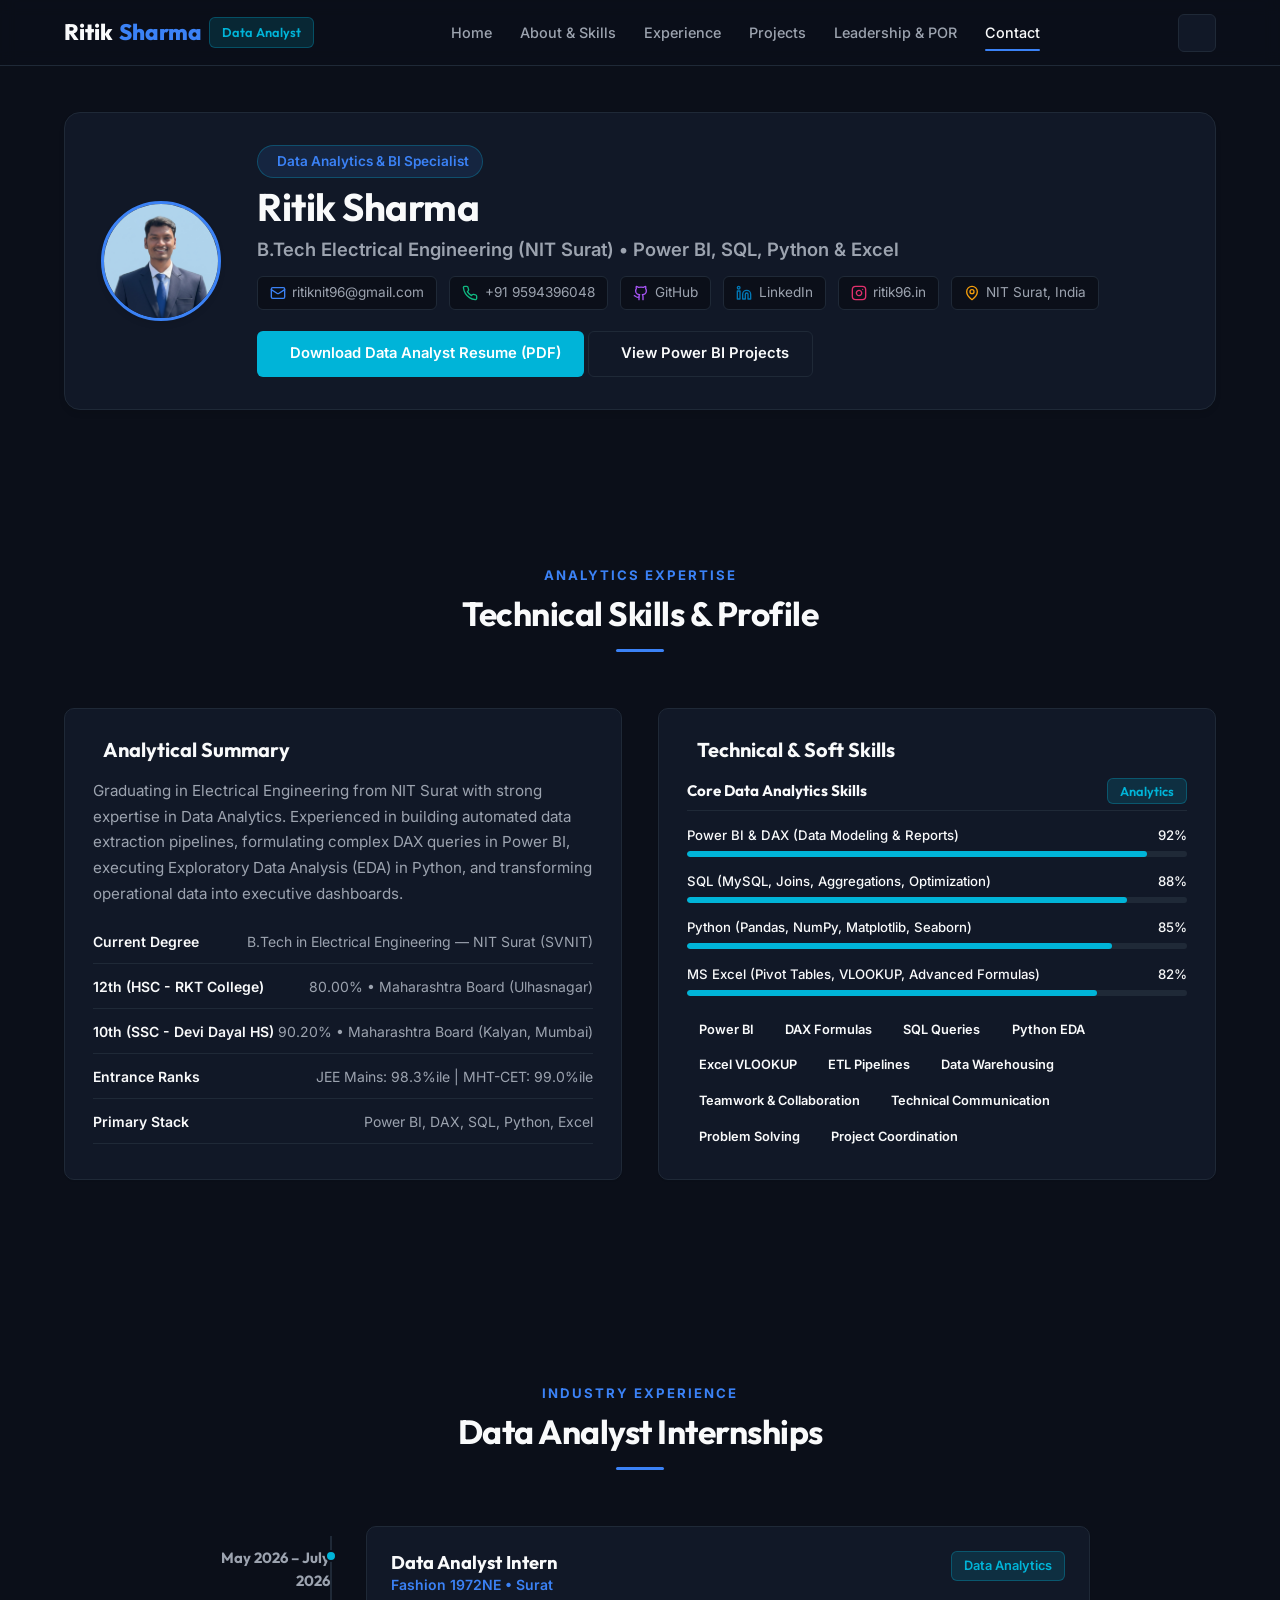
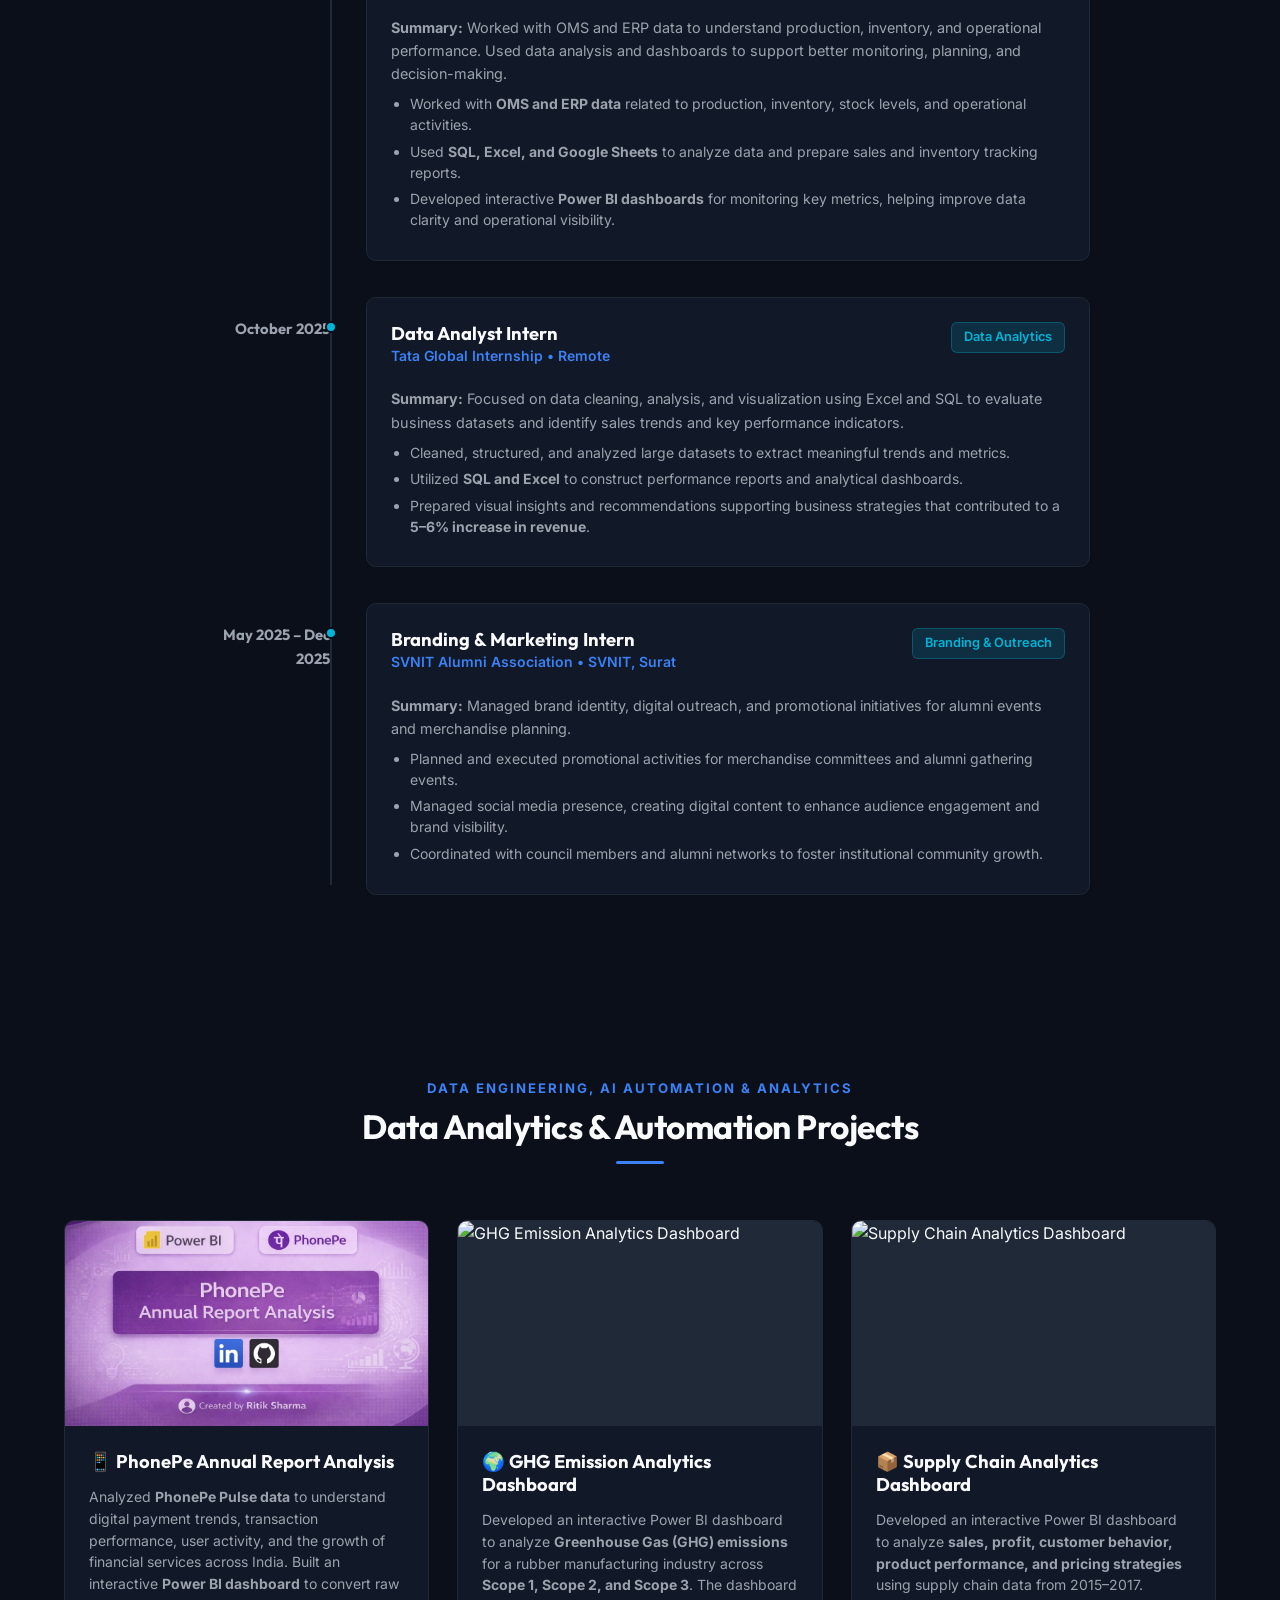
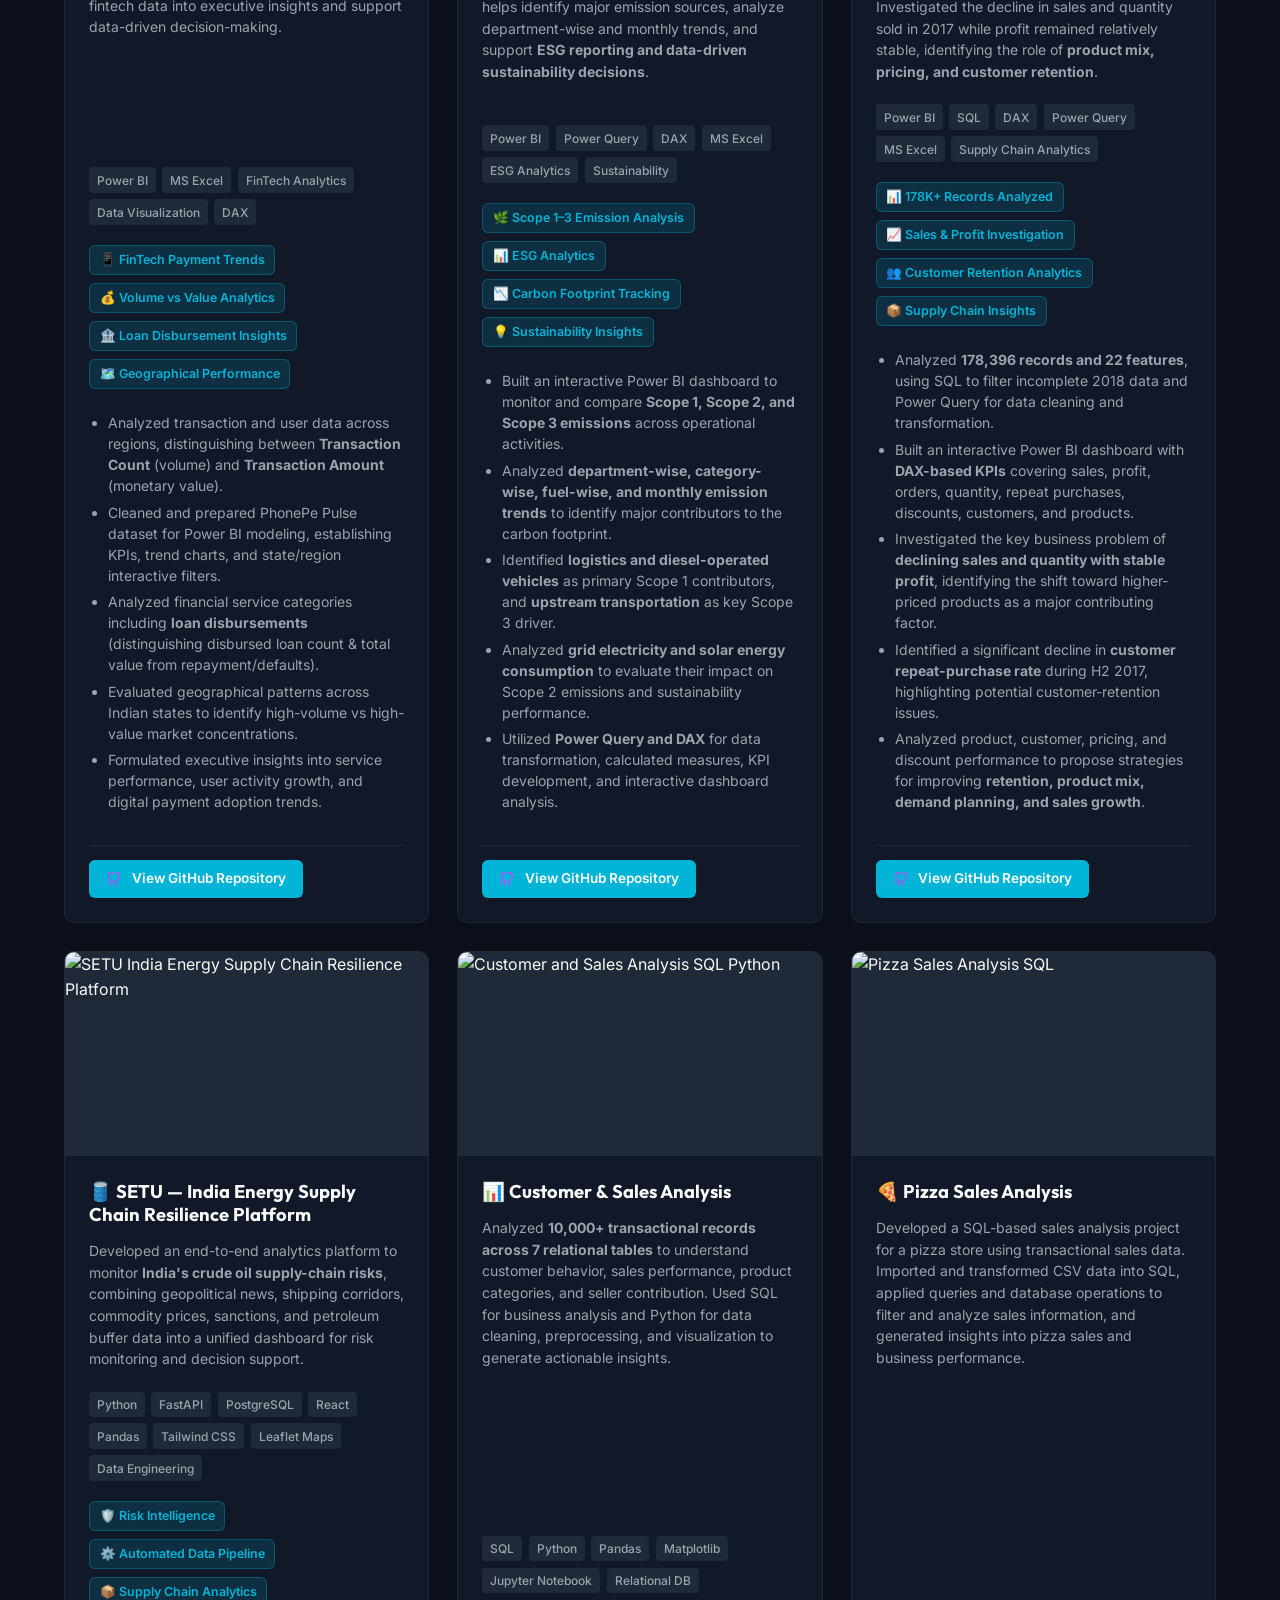
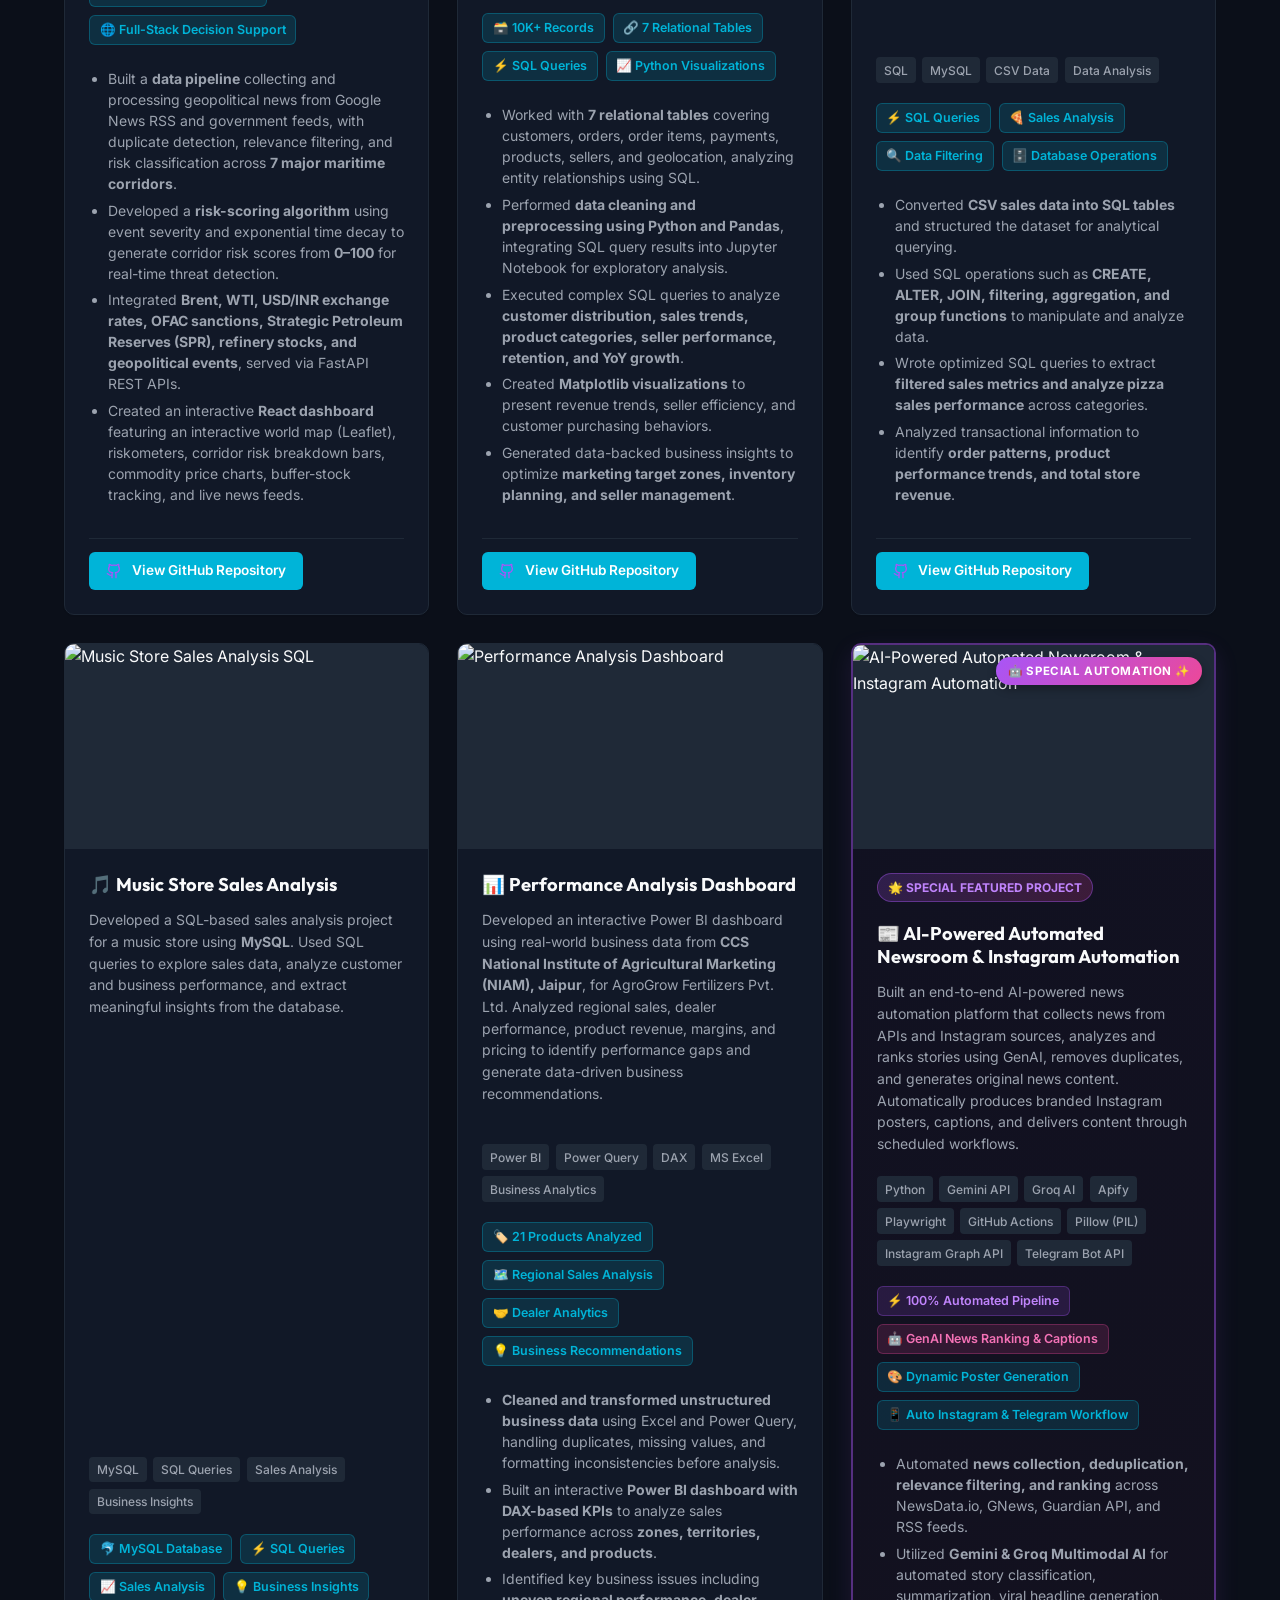
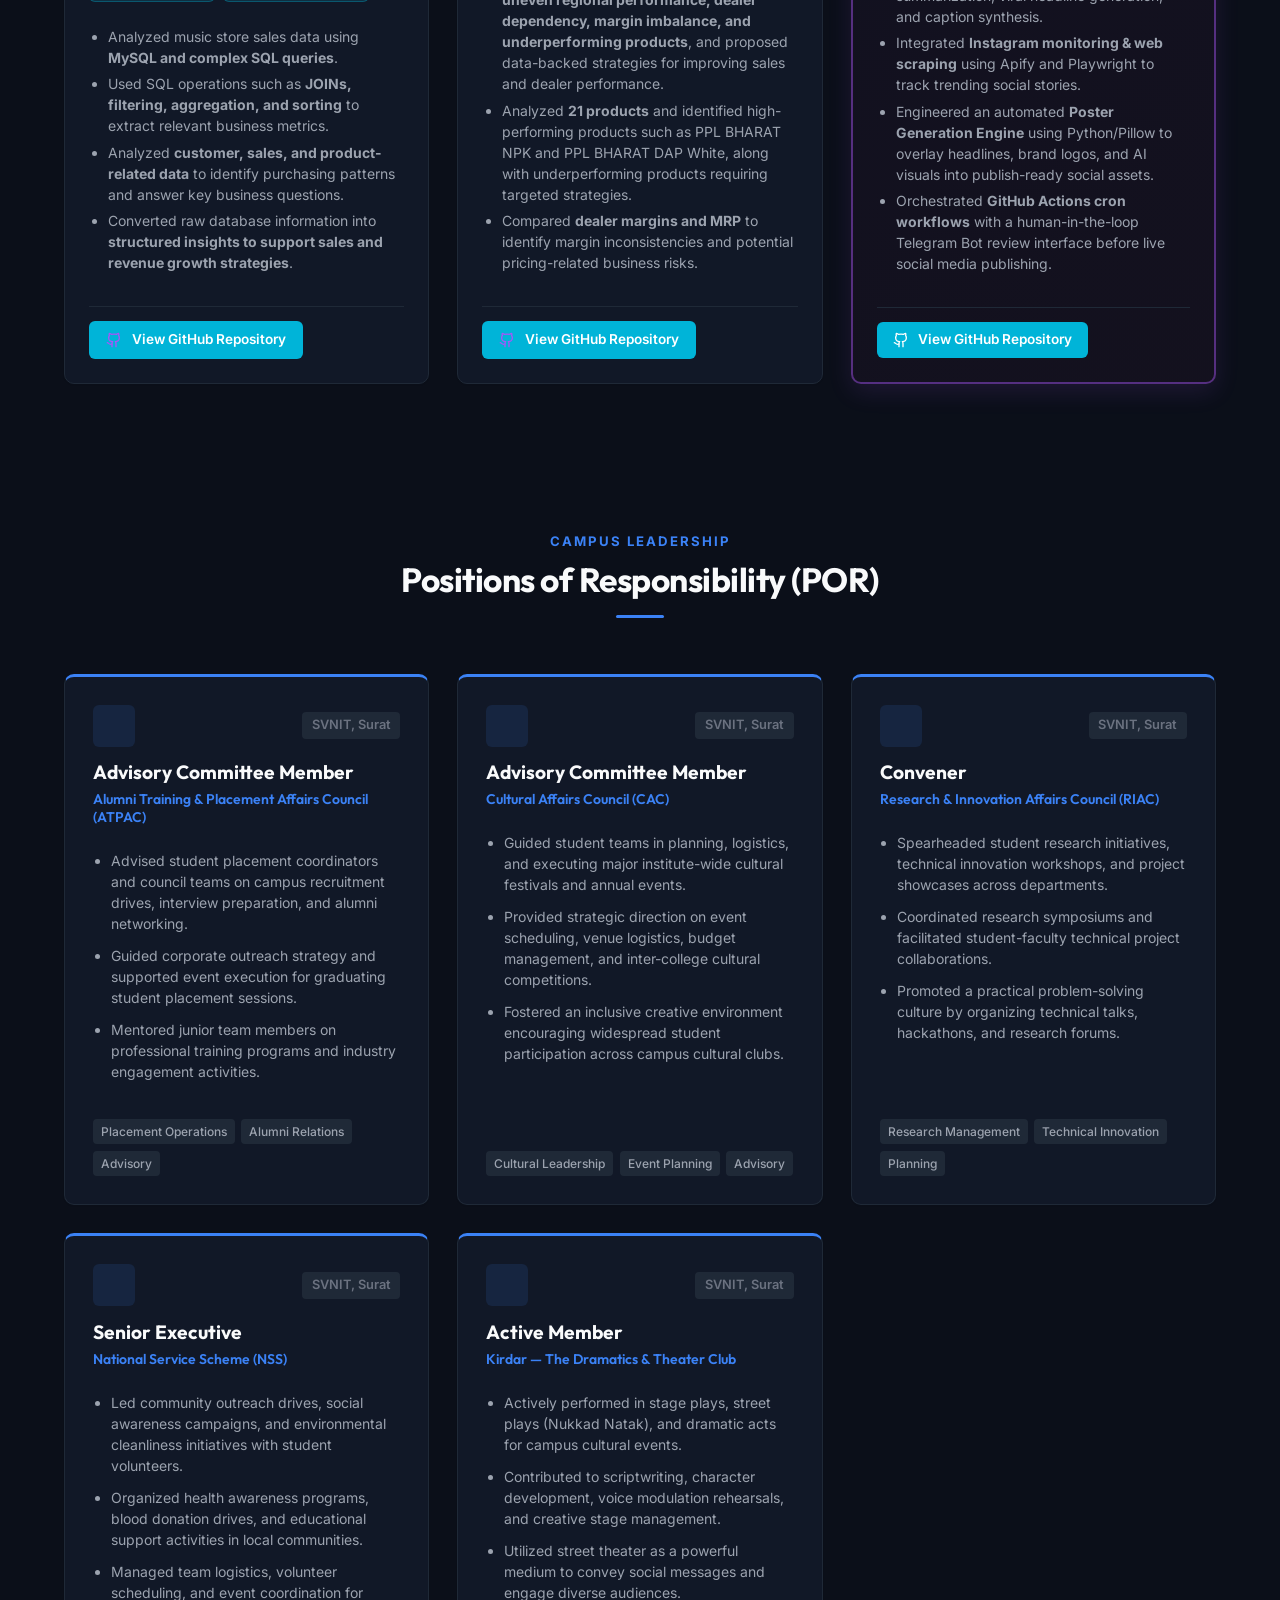
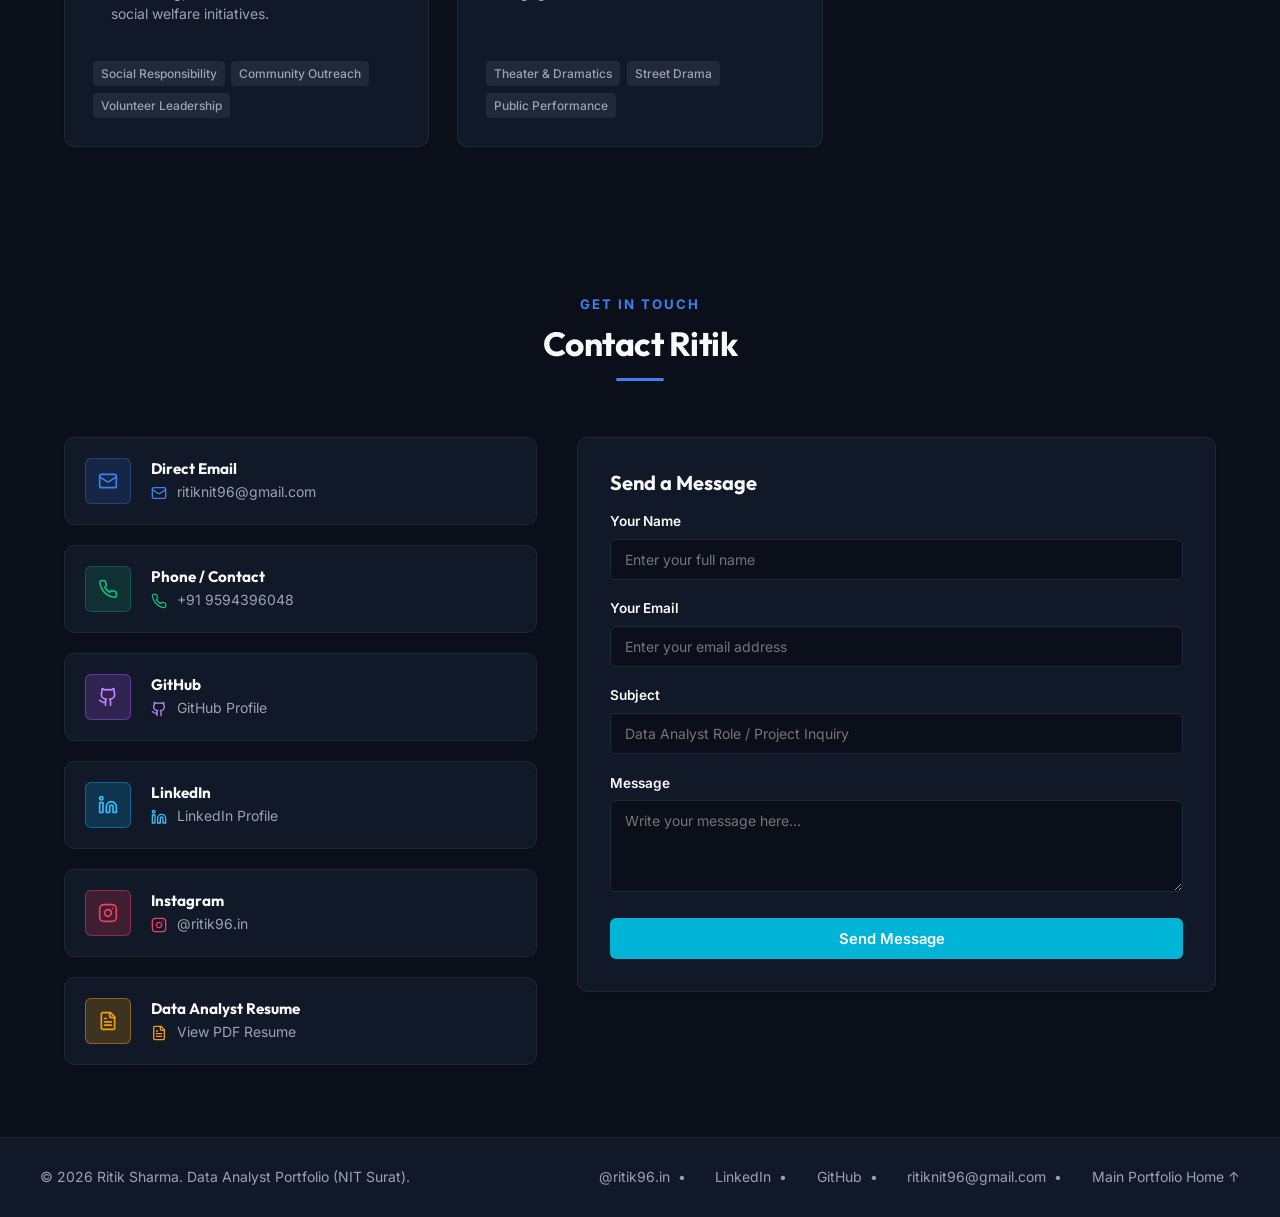
==== data-analyst.html @ 6a00a935 "refactor: Update POR cards to ATPAC Advisory, CAC Advisory, RIAC Convener, NSS Senior Executive, and" ====
<!DOCTYPE html>
<html lang="en">
<head>
    <meta charset="UTF-8">
    <meta name="viewport" content="width=device-width, initial-scale=1.0">
    <title>Ritik Sharma | Data Analyst Portfolio</title>
    <meta name="description" content="Dedicated Data Analyst Portfolio of Ritik Sharma - Power BI, SQL, Python, Excel, Data Modeling, Fashion 1972NE & Tata Global internships.">
    
    <!-- Google Fonts -->
    <link rel="preconnect" href="https://fonts.googleapis.com">
    <link rel="preconnect" href="https://fonts.gstatic.com" crossorigin>
    <link href="https://fonts.googleapis.com/css2?family=Inter:wght@400;500;600;700&family=Outfit:wght@600;700;800&display=swap" rel="stylesheet">
    
    <!-- Style Sheets -->
    <link rel="stylesheet" href="css/style.css">
    
    <!-- Lucide Icons CDN -->
    <script src="https://unpkg.com/lucide@latest"></script>
</head>
<body class="dark-theme">

    <!-- Navigation Header -->
    <header class="navbar" id="navbar">
        <div class="nav-container">
            <a href="index.html" class="logo" id="nav-logo">
                Ritik <span class="logo-accent">Sharma</span> <span class="badge badge-analytics">Data Analyst</span>
            </a>
            
            <nav class="nav-menu" id="nav-menu">
                <ul>
                    <li><a href="index.html" class="nav-link">Home</a></li>
                    <li><a href="#about" class="nav-link active">About & Skills</a></li>
                    <li><a href="#experience" class="nav-link">Experience</a></li>
                    <li><a href="#projects" class="nav-link">Projects</a></li>
                    <li><a href="#por-section" class="nav-link">Leadership & POR</a></li>
                    <li><a href="#contact" class="nav-link">Contact</a></li>
                </ul>
            </nav>

            <div class="nav-actions">
                <!-- Theme Toggle Button -->
                <button class="btn-icon" id="theme-toggle" aria-label="Toggle dark/light mode" title="Toggle Theme">
                    <i data-lucide="sun" class="sun-icon"></i>
                    <i data-lucide="moon" class="moon-icon"></i>
                </button>
                <!-- Mobile Menu Button -->
                <button class="btn-icon mobile-menu-toggle" id="menu-toggle" aria-label="Open mobile menu">
                    <i data-lucide="menu" class="open-icon"></i>
                    <i data-lucide="x" class="close-icon"></i>
                </button>
            </div>
        </div>
    </header>

    <!-- Main Content Container -->
    <main>
        <!-- Dedicated Hero Banner Section -->
        <section class="hero-landing-section" id="home">
            <div class="profile-header-card card">
                <div class="profile-avatar-box">
                    <img src="assets/profile.jpg" alt="Ritik Sharma Real Photograph" class="profile-img">
                </div>
                <div class="profile-info-box">
                    <span class="institution-badge badge-analytics">
                        <i data-lucide="bar-chart-3"></i> Data Analytics & BI Specialist
                    </span>
                    <h1 class="profile-name">Ritik Sharma</h1>
                    <p class="profile-tagline">
                        B.Tech Electrical Engineering (NIT Surat) • Power BI, SQL, Python & Excel
                    </p>

                    <!-- Contact Details Pills -->
                    <div class="contact-pills">
                        <a href="mailto:ritiknit96@gmail.com" class="pill-link pill-email">
                            <svg xmlns="http://www.w3.org/2000/svg" width="16" height="16" viewBox="0 0 24 24" fill="none" stroke="#3b82f6" stroke-width="2" stroke-linecap="round" stroke-linejoin="round" class="pill-icon icon-email"><rect width="20" height="16" x="2" y="4" rx="2"/><path d="m22 7-8.97 5.7a1.94 1.94 0 0 1-2.06 0L2 7"/></svg>
                            ritiknit96@gmail.com
                        </a>
                        <a href="tel:+919594396048" class="pill-link pill-phone">
                            <svg xmlns="http://www.w3.org/2000/svg" width="16" height="16" viewBox="0 0 24 24" fill="none" stroke="#10b981" stroke-width="2" stroke-linecap="round" stroke-linejoin="round" class="pill-icon icon-phone"><path d="M22 16.92v3a2 2 0 0 1-2.18 2 19.79 19.79 0 0 1-8.63-3.07 19.5 19.5 0 0 1-6-6 19.79 19.79 0 0 1-3.07-8.67A2 2 0 0 1 4.11 2h3a2 2 0 0 1 2 1.72 12.84 12.84 0 0 0 .7 2.81 2 2 0 0 1-.45 2.11L8.09 9.91a16 16 0 0 0 6 6l1.27-1.27a2 2 0 0 1 2.11-.45 12.84 12.84 0 0 0 2.81.7A2 2 0 0 1 22 16.92z"/></svg>
                            +91 9594396048
                        </a>
                        <a href="https://github.com/ritiksharma2005" target="_blank" rel="noopener noreferrer" class="pill-link pill-github">
                            <svg xmlns="http://www.w3.org/2000/svg" width="16" height="16" viewBox="0 0 24 24" fill="none" stroke="#a855f7" stroke-width="2" stroke-linecap="round" stroke-linejoin="round" class="pill-icon icon-github"><path d="M15 22v-4a4.8 4.8 0 0 0-1-3.5c3 0 6-2 6-5.5.08-1.25-.27-2.48-1-3.5.28-1.15.28-2.35 0-3.5 0 0-1 0-3 1.5-2.64-.5-5.36-.5-8 0C6 2 5 2 5 2c-.3 1.15-.3 2.35 0 3.5A5.403 5.403 0 0 0 4 9c0 3.5 3 5.5 6 5.5-.39.49-.68 1.05-.85 1.65-.17.6-.22 1.23-.15 1.85v4"/><path d="M9 18c-4.51 2-5-2-7-2"/></svg>
                            GitHub
                        </a>
                        <a href="https://linkedin.com" target="_blank" rel="noopener noreferrer" class="pill-link pill-linkedin">
                            <svg xmlns="http://www.w3.org/2000/svg" width="16" height="16" viewBox="0 0 24 24" fill="none" stroke="#0077b5" stroke-width="2" stroke-linecap="round" stroke-linejoin="round" class="pill-icon icon-linkedin"><path d="M16 8a6 6 0 0 1 6 6v7h-4v-7a2 2 0 0 0-2-2 2 2 0 0 0-2 2v7h-4v-7a6 6 0 0 1 6-6z"/><rect width="4" height="12" x="2" y="9"/><circle cx="4" cy="4" r="2"/></svg>
                            LinkedIn
                        </a>
                        <a href="https://www.instagram.com/ritik96.in/?hl=en" target="_blank" rel="noopener noreferrer" class="pill-link pill-instagram">
                            <svg xmlns="http://www.w3.org/2000/svg" width="16" height="16" viewBox="0 0 24 24" fill="none" stroke="#e1306c" stroke-width="2" stroke-linecap="round" stroke-linejoin="round" class="pill-icon icon-instagram"><rect width="20" height="20" x="2" y="2" rx="5" ry="5"/><path d="M16 11.37A4 4 0 1 1 12.63 8 4 4 0 0 1 16 11.37z"/><line x1="17.5" x2="17.51" y1="6.5" y2="6.5"/></svg>
                            ritik96.in
                        </a>
                        <span class="pill-text pill-location">
                            <svg xmlns="http://www.w3.org/2000/svg" width="16" height="16" viewBox="0 0 24 24" fill="none" stroke="#f59e0b" stroke-width="2" stroke-linecap="round" stroke-linejoin="round" class="pill-icon icon-location"><path d="M20 10c0 6-8 12-8 12s-8-6-8-12a8 8 0 0 1 16 0z"/><circle cx="12" cy="10" r="3"/></svg>
                            NIT Surat, India
                        </span>
                    </div>

                    <div class="hero-actions" style="margin-top: 0.85rem;">
                        <a href="https://drive.google.com/file/d/1p1MXulINzy2JIHfly_M4T5H72uDyWYpr/view?usp=drive_link" target="_blank" rel="noopener noreferrer" class="btn btn-analytics">
                            <i data-lucide="file-text"></i> Download Data Analyst Resume (PDF)
                        </a>
                        <a href="#projects" class="btn btn-secondary">
                            <i data-lucide="folder-git-2"></i> View Power BI Projects
                        </a>
                    </div>
                </div>
            </div>
        </section>

        <!-- About & Skills Section -->
        <section class="about-section" id="about">
            <div class="section-header">
                <span class="section-tagline">Analytics Expertise</span>
                <h2 class="section-title">Technical Skills & Profile</h2>
                <div class="section-line"></div>
            </div>

            <div class="about-grid">
                <!-- Bio Card -->
                <div class="card bio-card">
                    <h3 class="card-title"><i data-lucide="user-check"></i> Analytical Summary</h3>
                    <p class="bio-text">
                        Graduating in Electrical Engineering from NIT Surat with strong expertise in Data Analytics. Experienced in building automated data extraction pipelines, formulating complex DAX queries in Power BI, executing Exploratory Data Analysis (EDA) in Python, and transforming operational data into executive dashboards.
                    </p>
                    <div class="bio-details">
                        <div class="detail-item">
                            <span class="detail-label">Current Degree</span>
                            <span class="detail-value">B.Tech in Electrical Engineering — NIT Surat (SVNIT)</span>
                        </div>
                        <div class="detail-item">
                            <span class="detail-label">12th (HSC - RKT College)</span>
                            <span class="detail-value">80.00% • Maharashtra Board (Ulhasnagar)</span>
                        </div>
                        <div class="detail-item">
                            <span class="detail-label">10th (SSC - Devi Dayal HS)</span>
                            <span class="detail-value">90.20% • Maharashtra Board (Kalyan, Mumbai)</span>
                        </div>
                        <div class="detail-item">
                            <span class="detail-label">Entrance Ranks</span>
                            <span class="detail-value">JEE Mains: 98.3%ile | MHT-CET: 99.0%ile</span>
                        </div>
                        <div class="detail-item">
                            <span class="detail-label">Primary Stack</span>
                            <span class="detail-value">Power BI, DAX, SQL, Python, Excel</span>
                        </div>
                    </div>
                </div>

                <!-- Technical & Soft Skills Card -->
                <div class="card skills-card">
                    <h3 class="card-title"><i data-lucide="sliders"></i> Technical & Soft Skills</h3>
                    
                    <div class="skills-container">
                        <div class="skill-group">
                            <h4 class="skill-group-title">
                                <span>Core Data Analytics Skills</span>
                                <span class="badge badge-analytics">Analytics</span>
                            </h4>
                            <div class="skill-bars">
                                <div class="skill-bar-wrapper">
                                    <div class="skill-bar-info">
                                        <span>Power BI & DAX (Data Modeling & Reports)</span>
                                        <span>92%</span>
                                    </div>
                                    <div class="skill-bar"><div class="skill-progress analytics" style="width: 92%"></div></div>
                                </div>
                                <div class="skill-bar-wrapper">
                                    <div class="skill-bar-info">
                                        <span>SQL (MySQL, Joins, Aggregations, Optimization)</span>
                                        <span>88%</span>
                                    </div>
                                    <div class="skill-bar"><div class="skill-progress analytics" style="width: 88%"></div></div>
                                </div>
                                <div class="skill-bar-wrapper">
                                    <div class="skill-bar-info">
                                        <span>Python (Pandas, NumPy, Matplotlib, Seaborn)</span>
                                        <span>85%</span>
                                    </div>
                                    <div class="skill-bar"><div class="skill-progress analytics" style="width: 85%"></div></div>
                                </div>
                                <div class="skill-bar-wrapper">
                                    <div class="skill-bar-info">
                                        <span>MS Excel (Pivot Tables, VLOOKUP, Advanced Formulas)</span>
                                        <span>82%</span>
                                    </div>
                                    <div class="skill-bar"><div class="skill-progress analytics" style="width: 82%"></div></div>
                                </div>
                            </div>
                        </div>
                    </div>

                    <!-- Skill Badges -->
                    <div class="skills-badges">
                        <span class="badge">Power BI</span>
                        <span class="badge">DAX Formulas</span>
                        <span class="badge">SQL Queries</span>
                        <span class="badge">Python EDA</span>
                        <span class="badge">Excel VLOOKUP</span>
                        <span class="badge">ETL Pipelines</span>
                        <span class="badge">Data Warehousing</span>
                        <span class="badge">Teamwork & Collaboration</span>
                        <span class="badge">Technical Communication</span>
                        <span class="badge">Problem Solving</span>
                        <span class="badge">Project Coordination</span>
                    </div>
                </div>
            </div>
        </section>

        <!-- Experience Timeline Section -->
        <section class="experience-section" id="experience">
            <div class="section-header">
                <span class="section-tagline">Industry Experience</span>
                <h2 class="section-title">Data Analyst Internships</h2>
                <div class="section-line"></div>
            </div>

            <div class="timeline">
                <!-- Internship 1: Fashion 1972NE -->
                <div class="timeline-item">
                    <div class="timeline-dot" style="background: var(--accent-analytics);"></div>
                    <div class="timeline-date">May 2026 – July 2026</div>
                    <div class="timeline-content card">
                        <div class="timeline-header-row">
                            <div>
                                <h4 class="timeline-title">Data Analyst Intern</h4>
                                <div class="timeline-subtitle">Fashion 1972NE • Surat</div>
                            </div>
                            <span class="badge badge-analytics">Data Analytics</span>
                        </div>
                        <p class="timeline-text">
                            <strong>Summary:</strong> Worked with OMS and ERP data to understand production, inventory, and operational performance. Used data analysis and dashboards to support better monitoring, planning, and decision-making.
                        </p>
                        <ul class="timeline-bullet-list">
                            <li>Worked with <strong>OMS and ERP data</strong> related to production, inventory, stock levels, and operational activities.</li>
                            <li>Used <strong>SQL, Excel, and Google Sheets</strong> to analyze data and prepare sales and inventory tracking reports.</li>
                            <li>Developed interactive <strong>Power BI dashboards</strong> for monitoring key metrics, helping improve data clarity and operational visibility.</li>
                        </ul>
                    </div>
                </div>

                <!-- Internship 2: Tata Global Internship -->
                <div class="timeline-item">
                    <div class="timeline-dot" style="background: var(--accent-analytics);"></div>
                    <div class="timeline-date">October 2025</div>
                    <div class="timeline-content card">
                        <div class="timeline-header-row">
                            <div>
                                <h4 class="timeline-title">Data Analyst Intern</h4>
                                <div class="timeline-subtitle">Tata Global Internship • Remote</div>
                            </div>
                            <span class="badge badge-analytics">Data Analytics</span>
                        </div>
                        <p class="timeline-text">
                            <strong>Summary:</strong> Focused on data cleaning, analysis, and visualization using Excel and SQL to evaluate business datasets and identify sales trends and key performance indicators.
                        </p>
                        <ul class="timeline-bullet-list">
                            <li>Cleaned, structured, and analyzed large datasets to extract meaningful trends and metrics.</li>
                            <li>Utilized <strong>SQL and Excel</strong> to construct performance reports and analytical dashboards.</li>
                            <li>Prepared visual insights and recommendations supporting business strategies that contributed to a <strong>5–6% increase in revenue</strong>.</li>
                        </ul>
                    </div>
                </div>

                <!-- Internship 3: SVNIT Alumni Association -->
                <div class="timeline-item">
                    <div class="timeline-dot" style="background: var(--accent-analytics);"></div>
                    <div class="timeline-date">May 2025 – Dec 2025</div>
                    <div class="timeline-content card">
                        <div class="timeline-header-row">
                            <div>
                                <h4 class="timeline-title">Branding & Marketing Intern</h4>
                                <div class="timeline-subtitle">SVNIT Alumni Association • SVNIT, Surat</div>
                            </div>
                            <span class="badge badge-analytics">Branding & Outreach</span>
                        </div>
                        <p class="timeline-text">
                            <strong>Summary:</strong> Managed brand identity, digital outreach, and promotional initiatives for alumni events and merchandise planning.
                        </p>
                        <ul class="timeline-bullet-list">
                            <li>Planned and executed promotional activities for merchandise committees and alumni gathering events.</li>
                            <li>Managed social media presence, creating digital content to enhance audience engagement and brand visibility.</li>
                            <li>Coordinated with council members and alumni networks to foster institutional community growth.</li>
                        </ul>
                    </div>
                </div>
            </div>
        </section>

        <!-- Projects Showcase Section -->
        <section class="projects-section" id="projects">
            <div class="section-header">
                <span class="section-tagline">Data Engineering, AI Automation & Analytics</span>
                <h2 class="section-title">Data Analytics & Automation Projects</h2>
                <div class="section-line"></div>
            </div>

            <div class="project-grid">
                <!-- Project 1: PhonePe Annual Report Analysis (FinTech & Digital Payments) -->
                <div class="card project-card">
                    <div class="project-img-box">
                        <img src="assets/phonepe_cover.jpg" alt="PhonePe Annual Report Analysis Dashboard" class="project-img">
                    </div>
                    <div class="project-details-box">
                        <div class="project-title-row">
                            <h4 class="project-card-title">📱 PhonePe Annual Report Analysis</h4>
                        </div>
                        <p class="project-desc">
                            Analyzed <strong>PhonePe Pulse data</strong> to understand digital payment trends, transaction performance, user activity, and the growth of financial services across India. Built an interactive <strong>Power BI dashboard</strong> to convert raw fintech data into executive insights and support data-driven decision-making.
                        </p>
                        <div class="project-tags">
                            <span class="tag">Power BI</span>
                            <span class="tag">MS Excel</span>
                            <span class="tag">FinTech Analytics</span>
                            <span class="tag">Data Visualization</span>
                            <span class="tag">DAX</span>
                        </div>

                        <!-- Key Metrics Highlights -->
                        <div style="display: flex; gap: 0.5rem; flex-wrap: wrap; margin-top: 0.4rem;">
                            <span class="badge badge-analytics" style="font-size: 0.78rem; padding: 0.25rem 0.6rem;">📱 FinTech Payment Trends</span>
                            <span class="badge badge-analytics" style="font-size: 0.78rem; padding: 0.25rem 0.6rem;">💰 Volume vs Value Analytics</span>
                            <span class="badge badge-analytics" style="font-size: 0.78rem; padding: 0.25rem 0.6rem;">🏦 Loan Disbursement Insights</span>
                            <span class="badge badge-analytics" style="font-size: 0.78rem; padding: 0.25rem 0.6rem;">🗺️ Geographical Performance</span>
                        </div>

                        <ul class="timeline-bullet-list" style="margin-top: 0.6rem; font-size: 0.85rem; color: var(--text-secondary);">
                            <li>Analyzed transaction and user data across regions, distinguishing between <strong>Transaction Count</strong> (volume) and <strong>Transaction Amount</strong> (monetary value).</li>
                            <li>Cleaned and prepared PhonePe Pulse dataset for Power BI modeling, establishing KPIs, trend charts, and state/region interactive filters.</li>
                            <li>Analyzed financial service categories including <strong>loan disbursements</strong> (distinguishing disbursed loan count & total value from repayment/defaults).</li>
                            <li>Evaluated geographical patterns across Indian states to identify high-volume vs high-value market concentrations.</li>
                            <li>Formulated executive insights into service performance, user activity growth, and digital payment adoption trends.</li>
                        </ul>

                        <div class="project-actions" style="margin-top: 0.85rem;">
                            <a href="https://github.com/ritiksharma2005/PhonePe-Annual-Repoart-Analysis" target="_blank" rel="noopener noreferrer" class="btn btn-analytics btn-sm">
                                <svg xmlns="http://www.w3.org/2000/svg" width="16" height="16" viewBox="0 0 24 24" fill="none" stroke="#a855f7" stroke-width="2" stroke-linecap="round" stroke-linejoin="round" class="pill-icon icon-github"><path d="M15 22v-4a4.8 4.8 0 0 0-1-3.5c3 0 6-2 6-5.5.08-1.25-.27-2.48-1-3.5.28-1.15.28-2.35 0-3.5 0 0-1 0-3 1.5-2.64-.5-5.36-.5-8 0C6 2 5 2 5 2c-.3 1.15-.3 2.35 0 3.5A5.403 5.403 0 0 0 4 9c0 3.5 3 5.5 6 5.5-.39.49-.68 1.05-.85 1.65-.17.6-.22 1.23-.15 1.85v4"/><path d="M9 18c-4.51 2-5-2-7-2"/></svg> View GitHub Repository
                            </a>
                        </div>
                    </div>
                </div>

                <!-- Project 2: GHG Emission Analytics Dashboard (Sustainability Power BI) -->
                <div class="card project-card">
                    <div class="project-img-box">
                        <img src="https://images.unsplash.com/photo-1460925895917-afdab827c52f?fit=crop&w=800&h=500&q=80" alt="GHG Emission Analytics Dashboard" class="project-img">
                    </div>
                    <div class="project-details-box">
                        <div class="project-title-row">
                            <h4 class="project-card-title">🌍 GHG Emission Analytics Dashboard</h4>
                        </div>
                        <p class="project-desc">
                            Developed an interactive Power BI dashboard to analyze <strong>Greenhouse Gas (GHG) emissions</strong> for a rubber manufacturing industry across <strong>Scope 1, Scope 2, and Scope 3</strong>. The dashboard helps identify major emission sources, analyze department-wise and monthly trends, and support <strong>ESG reporting and data-driven sustainability decisions</strong>.
                        </p>
                        <div class="project-tags">
                            <span class="tag">Power BI</span>
                            <span class="tag">Power Query</span>
                            <span class="tag">DAX</span>
                            <span class="tag">MS Excel</span>
                            <span class="tag">ESG Analytics</span>
                            <span class="tag">Sustainability</span>
                        </div>

                        <!-- Key Metrics Highlights -->
                        <div style="display: flex; gap: 0.5rem; flex-wrap: wrap; margin-top: 0.4rem;">
                            <span class="badge badge-analytics" style="font-size: 0.78rem; padding: 0.25rem 0.6rem;">🌿 Scope 1–3 Emission Analysis</span>
                            <span class="badge badge-analytics" style="font-size: 0.78rem; padding: 0.25rem 0.6rem;">📊 ESG Analytics</span>
                            <span class="badge badge-analytics" style="font-size: 0.78rem; padding: 0.25rem 0.6rem;">📉 Carbon Footprint Tracking</span>
                            <span class="badge badge-analytics" style="font-size: 0.78rem; padding: 0.25rem 0.6rem;">💡 Sustainability Insights</span>
                        </div>

                        <ul class="timeline-bullet-list" style="margin-top: 0.6rem; font-size: 0.85rem; color: var(--text-secondary);">
                            <li>Built an interactive Power BI dashboard to monitor and compare <strong>Scope 1, Scope 2, and Scope 3 emissions</strong> across operational activities.</li>
                            <li>Analyzed <strong>department-wise, category-wise, fuel-wise, and monthly emission trends</strong> to identify major contributors to the carbon footprint.</li>
                            <li>Identified <strong>logistics and diesel-operated vehicles</strong> as primary Scope 1 contributors, and <strong>upstream transportation</strong> as key Scope 3 driver.</li>
                            <li>Analyzed <strong>grid electricity and solar energy consumption</strong> to evaluate their impact on Scope 2 emissions and sustainability performance.</li>
                            <li>Utilized <strong>Power Query and DAX</strong> for data transformation, calculated measures, KPI development, and interactive dashboard analysis.</li>
                        </ul>

                        <div class="project-actions" style="margin-top: 0.85rem;">
                            <a href="https://github.com/ritiksharma2005/sustainability_powerBI" target="_blank" rel="noopener noreferrer" class="btn btn-analytics btn-sm">
                                <svg xmlns="http://www.w3.org/2000/svg" width="16" height="16" viewBox="0 0 24 24" fill="none" stroke="#a855f7" stroke-width="2" stroke-linecap="round" stroke-linejoin="round" class="pill-icon icon-github"><path d="M15 22v-4a4.8 4.8 0 0 0-1-3.5c3 0 6-2 6-5.5.08-1.25-.27-2.48-1-3.5.28-1.15.28-2.35 0-3.5 0 0-1 0-3 1.5-2.64-.5-5.36-.5-8 0C6 2 5 2 5 2c-.3 1.15-.3 2.35 0 3.5A5.403 5.403 0 0 0 4 9c0 3.5 3 5.5 6 5.5-.39.49-.68 1.05-.85 1.65-.17.6-.22 1.23-.15 1.85v4"/><path d="M9 18c-4.51 2-5-2-7-2"/></svg> View GitHub Repository
                            </a>
                        </div>
                    </div>
                </div>

                <!-- Project 3: Supply Chain Analytics Dashboard -->
                <div class="card project-card">
                    <div class="project-img-box">
                        <img src="https://images.unsplash.com/photo-1586528116311-ad8dd3c8310d?fit=crop&w=800&h=500&q=80" alt="Supply Chain Analytics Dashboard" class="project-img">
                    </div>
                    <div class="project-details-box">
                        <div class="project-title-row">
                            <h4 class="project-card-title">📦 Supply Chain Analytics Dashboard</h4>
                        </div>
                        <p class="project-desc">
                            Developed an interactive Power BI dashboard to analyze <strong>sales, profit, customer behavior, product performance, and pricing strategies</strong> using supply chain data from 2015–2017. Investigated the decline in sales and quantity sold in 2017 while profit remained relatively stable, identifying the role of <strong>product mix, pricing, and customer retention</strong>.
                        </p>
                        <div class="project-tags">
                            <span class="tag">Power BI</span>
                            <span class="tag">SQL</span>
                            <span class="tag">DAX</span>
                            <span class="tag">Power Query</span>
                            <span class="tag">MS Excel</span>
                            <span class="tag">Supply Chain Analytics</span>
                        </div>

                        <!-- Key Metrics Highlights -->
                        <div style="display: flex; gap: 0.5rem; flex-wrap: wrap; margin-top: 0.4rem;">
                            <span class="badge badge-analytics" style="font-size: 0.78rem; padding: 0.25rem 0.6rem;">📊 178K+ Records Analyzed</span>
                            <span class="badge badge-analytics" style="font-size: 0.78rem; padding: 0.25rem 0.6rem;">📈 Sales & Profit Investigation</span>
                            <span class="badge badge-analytics" style="font-size: 0.78rem; padding: 0.25rem 0.6rem;">👥 Customer Retention Analytics</span>
                            <span class="badge badge-analytics" style="font-size: 0.78rem; padding: 0.25rem 0.6rem;">📦 Supply Chain Insights</span>
                        </div>

                        <ul class="timeline-bullet-list" style="margin-top: 0.6rem; font-size: 0.85rem; color: var(--text-secondary);">
                            <li>Analyzed <strong>178,396 records and 22 features</strong>, using SQL to filter incomplete 2018 data and Power Query for data cleaning and transformation.</li>
                            <li>Built an interactive Power BI dashboard with <strong>DAX-based KPIs</strong> covering sales, profit, orders, quantity, repeat purchases, discounts, customers, and products.</li>
                            <li>Investigated the key business problem of <strong>declining sales and quantity with stable profit</strong>, identifying the shift toward higher-priced products as a major contributing factor.</li>
                            <li>Identified a significant decline in <strong>customer repeat-purchase rate</strong> during H2 2017, highlighting potential customer-retention issues.</li>
                            <li>Analyzed product, customer, pricing, and discount performance to propose strategies for improving <strong>retention, product mix, demand planning, and sales growth</strong>.</li>
                        </ul>

                        <div class="project-actions" style="margin-top: 0.85rem;">
                            <a href="https://github.com/ritiksharma2005/Supply-Chain-dashboard" target="_blank" rel="noopener noreferrer" class="btn btn-analytics btn-sm">
                                <svg xmlns="http://www.w3.org/2000/svg" width="16" height="16" viewBox="0 0 24 24" fill="none" stroke="#a855f7" stroke-width="2" stroke-linecap="round" stroke-linejoin="round" class="pill-icon icon-github"><path d="M15 22v-4a4.8 4.8 0 0 0-1-3.5c3 0 6-2 6-5.5.08-1.25-.27-2.48-1-3.5.28-1.15.28-2.35 0-3.5 0 0-1 0-3 1.5-2.64-.5-5.36-.5-8 0C6 2 5 2 5 2c-.3 1.15-.3 2.35 0 3.5A5.403 5.403 0 0 0 4 9c0 3.5 3 5.5 6 5.5-.39.49-.68 1.05-.85 1.65-.17.6-.22 1.23-.15 1.85v4"/><path d="M9 18c-4.51 2-5-2-7-2"/></svg> View GitHub Repository
                            </a>
                        </div>
                    </div>
                </div>

                <!-- Project 4: SETU Energy Supply Chain Resilience Platform -->
                <div class="card project-card">
                    <div class="project-img-box">
                        <img src="https://images.unsplash.com/photo-1581094794329-c8112a89af12?fit=crop&w=800&h=500&q=80" alt="SETU India Energy Supply Chain Resilience Platform" class="project-img">
                    </div>
                    <div class="project-details-box">
                        <div class="project-title-row">
                            <h4 class="project-card-title">🛢️ SETU — India Energy Supply Chain Resilience Platform</h4>
                        </div>
                        <p class="project-desc">
                            Developed an end-to-end analytics platform to monitor <strong>India's crude oil supply-chain risks</strong>, combining geopolitical news, shipping corridors, commodity prices, sanctions, and petroleum buffer data into a unified dashboard for risk monitoring and decision support.
                        </p>
                        <div class="project-tags">
                            <span class="tag">Python</span>
                            <span class="tag">FastAPI</span>
                            <span class="tag">PostgreSQL</span>
                            <span class="tag">React</span>
                            <span class="tag">Pandas</span>
                            <span class="tag">Tailwind CSS</span>
                            <span class="tag">Leaflet Maps</span>
                            <span class="tag">Data Engineering</span>
                        </div>

                        <!-- Key Metrics Highlights -->
                        <div style="display: flex; gap: 0.5rem; flex-wrap: wrap; margin-top: 0.4rem;">
                            <span class="badge badge-analytics" style="font-size: 0.78rem; padding: 0.25rem 0.6rem;">🛡️ Risk Intelligence</span>
                            <span class="badge badge-analytics" style="font-size: 0.78rem; padding: 0.25rem 0.6rem;">⚙️ Automated Data Pipeline</span>
                            <span class="badge badge-analytics" style="font-size: 0.78rem; padding: 0.25rem 0.6rem;">📦 Supply Chain Analytics</span>
                            <span class="badge badge-analytics" style="font-size: 0.78rem; padding: 0.25rem 0.6rem;">🌐 Full-Stack Decision Support</span>
                        </div>

                        <ul class="timeline-bullet-list" style="margin-top: 0.6rem; font-size: 0.85rem; color: var(--text-secondary);">
                            <li>Built a <strong>data pipeline</strong> collecting and processing geopolitical news from Google News RSS and government feeds, with duplicate detection, relevance filtering, and risk classification across <strong>7 major maritime corridors</strong>.</li>
                            <li>Developed a <strong>risk-scoring algorithm</strong> using event severity and exponential time decay to generate corridor risk scores from <strong>0–100</strong> for real-time threat detection.</li>
                            <li>Integrated <strong>Brent, WTI, USD/INR exchange rates, OFAC sanctions, Strategic Petroleum Reserves (SPR), refinery stocks, and geopolitical events</strong>, served via FastAPI REST APIs.</li>
                            <li>Created an interactive <strong>React dashboard</strong> featuring an interactive world map (Leaflet), riskometers, corridor risk breakdown bars, commodity price charts, buffer-stock tracking, and live news feeds.</li>
                        </ul>

                        <div class="project-actions" style="margin-top: 0.85rem;">
                            <a href="https://github.com/ritiksharma2005/SETU-Energy-Supply-Chain-Analytics-Platform-" target="_blank" rel="noopener noreferrer" class="btn btn-analytics btn-sm">
                                <svg xmlns="http://www.w3.org/2000/svg" width="16" height="16" viewBox="0 0 24 24" fill="none" stroke="#a855f7" stroke-width="2" stroke-linecap="round" stroke-linejoin="round" class="pill-icon icon-github"><path d="M15 22v-4a4.8 4.8 0 0 0-1-3.5c3 0 6-2 6-5.5.08-1.25-.27-2.48-1-3.5.28-1.15.28-2.35 0-3.5 0 0-1 0-3 1.5-2.64-.5-5.36-.5-8 0C6 2 5 2 5 2c-.3 1.15-.3 2.35 0 3.5A5.403 5.403 0 0 0 4 9c0 3.5 3 5.5 6 5.5-.39.49-.68 1.05-.85 1.65-.17.6-.22 1.23-.15 1.85v4"/><path d="M9 18c-4.51 2-5-2-7-2"/></svg> View GitHub Repository
                            </a>
                        </div>
                    </div>
                </div>

                <!-- Project 5: Customer & Sales Analysis (SQL & Python) -->
                <div class="card project-card">
                    <div class="project-img-box">
                        <img src="https://images.unsplash.com/photo-1543269865-cbf427effbad?fit=crop&w=800&h=500&q=80" alt="Customer and Sales Analysis SQL Python" class="project-img">
                    </div>
                    <div class="project-details-box">
                        <div class="project-title-row">
                            <h4 class="project-card-title">📊 Customer & Sales Analysis</h4>
                        </div>
                        <p class="project-desc">
                            Analyzed <strong>10,000+ transactional records across 7 relational tables</strong> to understand customer behavior, sales performance, product categories, and seller contribution. Used SQL for business analysis and Python for data cleaning, preprocessing, and visualization to generate actionable insights.
                        </p>
                        <div class="project-tags">
                            <span class="tag">SQL</span>
                            <span class="tag">Python</span>
                            <span class="tag">Pandas</span>
                            <span class="tag">Matplotlib</span>
                            <span class="tag">Jupyter Notebook</span>
                            <span class="tag">Relational DB</span>
                        </div>

                        <!-- Key Metrics Highlights -->
                        <div style="display: flex; gap: 0.5rem; flex-wrap: wrap; margin-top: 0.4rem;">
                            <span class="badge badge-analytics" style="font-size: 0.78rem; padding: 0.25rem 0.6rem;">🗃️ 10K+ Records</span>
                            <span class="badge badge-analytics" style="font-size: 0.78rem; padding: 0.25rem 0.6rem;">🔗 7 Relational Tables</span>
                            <span class="badge badge-analytics" style="font-size: 0.78rem; padding: 0.25rem 0.6rem;">⚡ SQL Queries</span>
                            <span class="badge badge-analytics" style="font-size: 0.78rem; padding: 0.25rem 0.6rem;">📈 Python Visualizations</span>
                        </div>

                        <ul class="timeline-bullet-list" style="margin-top: 0.6rem; font-size: 0.85rem; color: var(--text-secondary);">
                            <li>Worked with <strong>7 relational tables</strong> covering customers, orders, order items, payments, products, sellers, and geolocation, analyzing entity relationships using SQL.</li>
                            <li>Performed <strong>data cleaning and preprocessing using Python and Pandas</strong>, integrating SQL query results into Jupyter Notebook for exploratory analysis.</li>
                            <li>Executed complex SQL queries to analyze <strong>customer distribution, sales trends, product categories, seller performance, retention, and YoY growth</strong>.</li>
                            <li>Created <strong>Matplotlib visualizations</strong> to present revenue trends, seller efficiency, and customer purchasing behaviors.</li>
                            <li>Generated data-backed business insights to optimize <strong>marketing target zones, inventory planning, and seller management</strong>.</li>
                        </ul>

                        <div class="project-actions" style="margin-top: 0.85rem;">
                            <a href="https://github.com/ritiksharma2005/Customer-Sales-Analysis-using-SQL-and-Python#-customer--sales-analysis-using-sql-and-python" target="_blank" rel="noopener noreferrer" class="btn btn-analytics btn-sm">
                                <svg xmlns="http://www.w3.org/2000/svg" width="16" height="16" viewBox="0 0 24 24" fill="none" stroke="#a855f7" stroke-width="2" stroke-linecap="round" stroke-linejoin="round" class="pill-icon icon-github"><path d="M15 22v-4a4.8 4.8 0 0 0-1-3.5c3 0 6-2 6-5.5.08-1.25-.27-2.48-1-3.5.28-1.15.28-2.35 0-3.5 0 0-1 0-3 1.5-2.64-.5-5.36-.5-8 0C6 2 5 2 5 2c-.3 1.15-.3 2.35 0 3.5A5.403 5.403 0 0 0 4 9c0 3.5 3 5.5 6 5.5-.39.49-.68 1.05-.85 1.65-.17.6-.22 1.23-.15 1.85v4"/><path d="M9 18c-4.51 2-5-2-7-2"/></svg> View GitHub Repository
                            </a>
                        </div>
                    </div>
                </div>

                <!-- Project 6: Pizza Sales Analysis (SQL) -->
                <div class="card project-card">
                    <div class="project-img-box">
                        <img src="https://images.unsplash.com/photo-1513104890138-7c749659a591?fit=crop&w=800&h=500&q=80" alt="Pizza Sales Analysis SQL" class="project-img">
                    </div>
                    <div class="project-details-box">
                        <div class="project-title-row">
                            <h4 class="project-card-title">🍕 Pizza Sales Analysis</h4>
                        </div>
                        <p class="project-desc">
                            Developed a SQL-based sales analysis project for a pizza store using transactional sales data. Imported and transformed CSV data into SQL, applied queries and database operations to filter and analyze sales information, and generated insights into pizza sales and business performance.
                        </p>
                        <div class="project-tags">
                            <span class="tag">SQL</span>
                            <span class="tag">MySQL</span>
                            <span class="tag">CSV Data</span>
                            <span class="tag">Data Analysis</span>
                        </div>

                        <!-- Key Metrics Highlights -->
                        <div style="display: flex; gap: 0.5rem; flex-wrap: wrap; margin-top: 0.4rem;">
                            <span class="badge badge-analytics" style="font-size: 0.78rem; padding: 0.25rem 0.6rem;">⚡ SQL Queries</span>
                            <span class="badge badge-analytics" style="font-size: 0.78rem; padding: 0.25rem 0.6rem;">🍕 Sales Analysis</span>
                            <span class="badge badge-analytics" style="font-size: 0.78rem; padding: 0.25rem 0.6rem;">🔍 Data Filtering</span>
                            <span class="badge badge-analytics" style="font-size: 0.78rem; padding: 0.25rem 0.6rem;">🗄️ Database Operations</span>
                        </div>

                        <ul class="timeline-bullet-list" style="margin-top: 0.6rem; font-size: 0.85rem; color: var(--text-secondary);">
                            <li>Converted <strong>CSV sales data into SQL tables</strong> and structured the dataset for analytical querying.</li>
                            <li>Used SQL operations such as <strong>CREATE, ALTER, JOIN, filtering, aggregation, and group functions</strong> to manipulate and analyze data.</li>
                            <li>Wrote optimized SQL queries to extract <strong>filtered sales metrics and analyze pizza sales performance</strong> across categories.</li>
                            <li>Analyzed transactional information to identify <strong>order patterns, product performance trends, and total store revenue</strong>.</li>
                        </ul>

                        <div class="project-actions" style="margin-top: 0.85rem;">
                            <a href="https://github.com/ritiksharma2005/PIZZA-SALES-ANALYSIS---SQL" target="_blank" rel="noopener noreferrer" class="btn btn-analytics btn-sm">
                                <svg xmlns="http://www.w3.org/2000/svg" width="16" height="16" viewBox="0 0 24 24" fill="none" stroke="#a855f7" stroke-width="2" stroke-linecap="round" stroke-linejoin="round" class="pill-icon icon-github"><path d="M15 22v-4a4.8 4.8 0 0 0-1-3.5c3 0 6-2 6-5.5.08-1.25-.27-2.48-1-3.5.28-1.15.28-2.35 0-3.5 0 0-1 0-3 1.5-2.64-.5-5.36-.5-8 0C6 2 5 2 5 2c-.3 1.15-.3 2.35 0 3.5A5.403 5.403 0 0 0 4 9c0 3.5 3 5.5 6 5.5-.39.49-.68 1.05-.85 1.65-.17.6-.22 1.23-.15 1.85v4"/><path d="M9 18c-4.51 2-5-2-7-2"/></svg> View GitHub Repository
                            </a>
                        </div>
                    </div>
                </div>

                <!-- Project 7: Music Store Sales Analysis (SQL & MySQL) -->
                <div class="card project-card">
                    <div class="project-img-box">
                        <img src="https://images.unsplash.com/photo-1511671782779-c97d3d27a1d4?fit=crop&w=800&h=500&q=80" alt="Music Store Sales Analysis SQL" class="project-img">
                    </div>
                    <div class="project-details-box">
                        <div class="project-title-row">
                            <h4 class="project-card-title">🎵 Music Store Sales Analysis</h4>
                        </div>
                        <p class="project-desc">
                            Developed a SQL-based sales analysis project for a music store using <strong>MySQL</strong>. Used SQL queries to explore sales data, analyze customer and business performance, and extract meaningful insights from the database.
                        </p>
                        <div class="project-tags">
                            <span class="tag">MySQL</span>
                            <span class="tag">SQL Queries</span>
                            <span class="tag">Sales Analysis</span>
                            <span class="tag">Business Insights</span>
                        </div>

                        <!-- Key Metrics Highlights -->
                        <div style="display: flex; gap: 0.5rem; flex-wrap: wrap; margin-top: 0.4rem;">
                            <span class="badge badge-analytics" style="font-size: 0.78rem; padding: 0.25rem 0.6rem;">🐬 MySQL Database</span>
                            <span class="badge badge-analytics" style="font-size: 0.78rem; padding: 0.25rem 0.6rem;">⚡ SQL Queries</span>
                            <span class="badge badge-analytics" style="font-size: 0.78rem; padding: 0.25rem 0.6rem;">📈 Sales Analysis</span>
                            <span class="badge badge-analytics" style="font-size: 0.78rem; padding: 0.25rem 0.6rem;">💡 Business Insights</span>
                        </div>

                        <ul class="timeline-bullet-list" style="margin-top: 0.6rem; font-size: 0.85rem; color: var(--text-secondary);">
                            <li>Analyzed music store sales data using <strong>MySQL and complex SQL queries</strong>.</li>
                            <li>Used SQL operations such as <strong>JOINs, filtering, aggregation, and sorting</strong> to extract relevant business metrics.</li>
                            <li>Analyzed <strong>customer, sales, and product-related data</strong> to identify purchasing patterns and answer key business questions.</li>
                            <li>Converted raw database information into <strong>structured insights to support sales and revenue growth strategies</strong>.</li>
                        </ul>

                        <div class="project-actions" style="margin-top: 0.85rem;">
                            <a href="https://github.com/ritiksharma2005/Music-store---SQL" target="_blank" rel="noopener noreferrer" class="btn btn-analytics btn-sm">
                                <svg xmlns="http://www.w3.org/2000/svg" width="16" height="16" viewBox="0 0 24 24" fill="none" stroke="#a855f7" stroke-width="2" stroke-linecap="round" stroke-linejoin="round" class="pill-icon icon-github"><path d="M15 22v-4a4.8 4.8 0 0 0-1-3.5c3 0 6-2 6-5.5.08-1.25-.27-2.48-1-3.5.28-1.15.28-2.35 0-3.5 0 0-1 0-3 1.5-2.64-.5-5.36-.5-8 0C6 2 5 2 5 2c-.3 1.15-.3 2.35 0 3.5A5.403 5.403 0 0 0 4 9c0 3.5 3 5.5 6 5.5-.39.49-.68 1.05-.85 1.65-.17.6-.22 1.23-.15 1.85v4"/><path d="M9 18c-4.51 2-5-2-7-2"/></svg> View GitHub Repository
                            </a>
                        </div>
                    </div>
                </div>

                <!-- Project 8: Performance Analysis Dashboard (AgroGrow) -->
                <div class="card project-card">
                    <div class="project-img-box">
                        <img src="https://images.unsplash.com/photo-1551288049-bebda4e38f71?fit=crop&w=800&h=500&q=80" alt="Performance Analysis Dashboard" class="project-img">
                    </div>
                    <div class="project-details-box">
                        <div class="project-title-row">
                            <h4 class="project-card-title">📊 Performance Analysis Dashboard</h4>
                        </div>
                        <p class="project-desc">
                            Developed an interactive Power BI dashboard using real-world business data from <strong>CCS National Institute of Agricultural Marketing (NIAM), Jaipur</strong>, for AgroGrow Fertilizers Pvt. Ltd. Analyzed regional sales, dealer performance, product revenue, margins, and pricing to identify performance gaps and generate data-driven business recommendations.
                        </p>
                        <div class="project-tags">
                            <span class="tag">Power BI</span>
                            <span class="tag">Power Query</span>
                            <span class="tag">DAX</span>
                            <span class="tag">MS Excel</span>
                            <span class="tag">Business Analytics</span>
                        </div>

                        <!-- Key Metrics Highlights -->
                        <div style="display: flex; gap: 0.5rem; flex-wrap: wrap; margin-top: 0.4rem;">
                            <span class="badge badge-analytics" style="font-size: 0.78rem; padding: 0.25rem 0.6rem;">🏷️ 21 Products Analyzed</span>
                            <span class="badge badge-analytics" style="font-size: 0.78rem; padding: 0.25rem 0.6rem;">🗺️ Regional Sales Analysis</span>
                            <span class="badge badge-analytics" style="font-size: 0.78rem; padding: 0.25rem 0.6rem;">🤝 Dealer Analytics</span>
                            <span class="badge badge-analytics" style="font-size: 0.78rem; padding: 0.25rem 0.6rem;">💡 Business Recommendations</span>
                        </div>

                        <ul class="timeline-bullet-list" style="margin-top: 0.6rem; font-size: 0.85rem; color: var(--text-secondary);">
                            <li><strong>Cleaned and transformed unstructured business data</strong> using Excel and Power Query, handling duplicates, missing values, and formatting inconsistencies before analysis.</li>
                            <li>Built an interactive <strong>Power BI dashboard with DAX-based KPIs</strong> to analyze sales performance across <strong>zones, territories, dealers, and products</strong>.</li>
                            <li>Identified key business issues including <strong>uneven regional performance, dealer dependency, margin imbalance, and underperforming products</strong>, and proposed data-backed strategies for improving sales and dealer performance.</li>
                            <li>Analyzed <strong>21 products</strong> and identified high-performing products such as PPL BHARAT NPK and PPL BHARAT DAP White, along with underperforming products requiring targeted strategies.</li>
                            <li>Compared <strong>dealer margins and MRP</strong> to identify margin inconsistencies and potential pricing-related business risks.</li>
                        </ul>

                        <div class="project-actions" style="margin-top: 0.85rem;">
                            <a href="https://github.com/ritiksharma2005/Performance-Analysis-Dashboard-Power-BI-" target="_blank" rel="noopener noreferrer" class="btn btn-analytics btn-sm">
                                <svg xmlns="http://www.w3.org/2000/svg" width="16" height="16" viewBox="0 0 24 24" fill="none" stroke="#a855f7" stroke-width="2" stroke-linecap="round" stroke-linejoin="round" class="pill-icon icon-github"><path d="M15 22v-4a4.8 4.8 0 0 0-1-3.5c3 0 6-2 6-5.5.08-1.25-.27-2.48-1-3.5.28-1.15.28-2.35 0-3.5 0 0-1 0-3 1.5-2.64-.5-5.36-.5-8 0C6 2 5 2 5 2c-.3 1.15-.3 2.35 0 3.5A5.403 5.403 0 0 0 4 9c0 3.5 3 5.5 6 5.5-.39.49-.68 1.05-.85 1.65-.17.6-.22 1.23-.15 1.85v4"/><path d="M9 18c-4.51 2-5-2-7-2"/></svg> View GitHub Repository
                            </a>
                        </div>
                    </div>
                </div>

                <!-- Project 9: AI-Powered Automated Newsroom (SPECIAL AUTOMATION & GENAI HIGHLIGHT) -->
                <div class="card project-card" style="border: 2px solid rgba(168, 85, 247, 0.45); background: linear-gradient(145deg, rgba(168, 85, 247, 0.04), rgba(236, 72, 153, 0.04)); box-shadow: 0 8px 24px rgba(168, 85, 247, 0.12);">
                    <div class="project-img-box" style="position: relative;">
                        <img src="https://images.unsplash.com/photo-1618005182384-a83a8bd57fbe?fit=crop&w=800&h=500&q=80" alt="AI-Powered Automated Newsroom & Instagram Automation" class="project-img">
                        <div style="position: absolute; top: 12px; right: 12px; background: linear-gradient(135deg, #a855f7 0%, #ec4899 100%); color: #fff; padding: 0.3rem 0.75rem; border-radius: 20px; font-weight: 700; font-size: 0.72rem; letter-spacing: 0.05em; text-transform: uppercase; box-shadow: 0 4px 10px rgba(0,0,0,0.3);">
                            🤖 SPECIAL AUTOMATION ✨
                        </div>
                    </div>
                    <div class="project-details-box">
                        <div style="margin-bottom: 0.4rem;">
                            <span class="badge" style="background: linear-gradient(135deg, rgba(168, 85, 247, 0.2), rgba(236, 72, 153, 0.2)); color: #c084fc; border: 1px solid rgba(168, 85, 247, 0.4); font-weight: 700; font-size: 0.75rem; padding: 0.25rem 0.65rem; border-radius: 9999px;">
                                🌟 SPECIAL FEATURED PROJECT
                            </span>
                        </div>
                        <div class="project-title-row">
                            <h4 class="project-card-title">📰 AI-Powered Automated Newsroom & Instagram Automation</h4>
                        </div>
                        <p class="project-desc">
                            Built an end-to-end AI-powered news automation platform that collects news from APIs and Instagram sources, analyzes and ranks stories using GenAI, removes duplicates, and generates original news content. Automatically produces branded Instagram posters, captions, and delivers content through scheduled workflows.
                        </p>
                        <div class="project-tags">
                            <span class="tag">Python</span>
                            <span class="tag">Gemini API</span>
                            <span class="tag">Groq AI</span>
                            <span class="tag">Apify</span>
                            <span class="tag">Playwright</span>
                            <span class="tag">GitHub Actions</span>
                            <span class="tag">Pillow (PIL)</span>
                            <span class="tag">Instagram Graph API</span>
                            <span class="tag">Telegram Bot API</span>
                        </div>

                        <!-- Key Metrics & Automation Highlights -->
                        <div style="display: flex; gap: 0.5rem; flex-wrap: wrap; margin-top: 0.4rem;">
                            <span class="badge badge-analytics" style="font-size: 0.78rem; padding: 0.25rem 0.6rem; background: rgba(168, 85, 247, 0.15); color: #c084fc; border-color: rgba(168, 85, 247, 0.3);">⚡ 100% Automated Pipeline</span>
                            <span class="badge badge-analytics" style="font-size: 0.78rem; padding: 0.25rem 0.6rem; background: rgba(236, 72, 153, 0.15); color: #f472b6; border-color: rgba(236, 72, 153, 0.3);">🤖 GenAI News Ranking & Captions</span>
                            <span class="badge badge-analytics" style="font-size: 0.78rem; padding: 0.25rem 0.6rem;">🎨 Dynamic Poster Generation</span>
                            <span class="badge badge-analytics" style="font-size: 0.78rem; padding: 0.25rem 0.6rem;">📱 Auto Instagram & Telegram Workflow</span>
                        </div>

                        <ul class="timeline-bullet-list" style="margin-top: 0.6rem; font-size: 0.85rem; color: var(--text-secondary);">
                            <li>Automated <strong>news collection, deduplication, relevance filtering, and ranking</strong> across NewsData.io, GNews, Guardian API, and RSS feeds.</li>
                            <li>Utilized <strong>Gemini & Groq Multimodal AI</strong> for automated story classification, summarization, viral headline generation, and caption synthesis.</li>
                            <li>Integrated <strong>Instagram monitoring & web scraping</strong> using Apify and Playwright to track trending social stories.</li>
                            <li>Engineered an automated <strong>Poster Generation Engine</strong> using Python/Pillow to overlay headlines, brand logos, and AI visuals into publish-ready social assets.</li>
                            <li>Orchestrated <strong>GitHub Actions cron workflows</strong> with a human-in-the-loop Telegram Bot review interface before live social media publishing.</li>
                        </ul>

                        <div class="project-actions" style="margin-top: 0.85rem;">
                            <a href="https://github.com/ritiksharma2005/news_post" target="_blank" rel="noopener noreferrer" class="btn btn-analytics btn-sm" style="background: linear-gradient(135deg, #a855f7 0%, #7c3aed 100%); border: none; color: #fff;">
                                <svg xmlns="http://www.w3.org/2000/svg" width="16" height="16" viewBox="0 0 24 24" fill="none" stroke="#ffffff" stroke-width="2" stroke-linecap="round" stroke-linejoin="round" class="pill-icon icon-github"><path d="M15 22v-4a4.8 4.8 0 0 0-1-3.5c3 0 6-2 6-5.5.08-1.25-.27-2.48-1-3.5.28-1.15.28-2.35 0-3.5 0 0-1 0-3 1.5-2.64-.5-5.36-.5-8 0C6 2 5 2 5 2c-.3 1.15-.3 2.35 0 3.5A5.403 5.403 0 0 0 4 9c0 3.5 3 5.5 6 5.5-.39.49-.68 1.05-.85 1.65-.17.6-.22 1.23-.15 1.85v4"/><path d="M9 18c-4.51 2-5-2-7-2"/></svg> View GitHub Repository
                            </a>
                        </div>
                    </div>
                </div>
            </div>
        </section>

        <!-- Positions of Responsibility Section -->
        <section class="por-section" id="por-section">
            <div class="section-header">
                <span class="section-tagline">Campus Leadership</span>
                <h2 class="section-title">Positions of Responsibility (POR)</h2>
                <div class="section-line"></div>
            </div>

            <div class="por-grid-cards">
                <!-- POR Card 1: ATPAC -->
                <div class="card por-card-item">
                    <div class="por-header-row">
                        <div class="por-icon-box">
                            <i data-lucide="award"></i>
                        </div>
                        <span class="por-inst">SVNIT, Surat</span>
                    </div>
                    <h3 class="por-card-title">Advisory Committee Member</h3>
                    <h4 class="por-card-org">Alumni Training & Placement Affairs Council (ATPAC)</h4>
                    <ul class="timeline-bullet-list" style="font-size: 0.85rem; color: var(--text-secondary); margin: 0.6rem 0; padding-left: 1.1rem; display: flex; flex-direction: column; gap: 0.35rem;">
                        <li>Advised student placement coordinators and council teams on campus recruitment drives, interview preparation, and alumni networking.</li>
                        <li>Guided corporate outreach strategy and supported event execution for graduating student placement sessions.</li>
                        <li>Mentored junior team members on professional training programs and industry engagement activities.</li>
                    </ul>
                    <div class="por-skills-tags">
                        <span class="tag">Placement Operations</span>
                        <span class="tag">Alumni Relations</span>
                        <span class="tag">Advisory</span>
                    </div>
                </div>

                <!-- POR Card 2: CAC -->
                <div class="card por-card-item">
                    <div class="por-header-row">
                        <div class="por-icon-box">
                            <i data-lucide="sparkles"></i>
                        </div>
                        <span class="por-inst">SVNIT, Surat</span>
                    </div>
                    <h3 class="por-card-title">Advisory Committee Member</h3>
                    <h4 class="por-card-org">Cultural Affairs Council (CAC)</h4>
                    <ul class="timeline-bullet-list" style="font-size: 0.85rem; color: var(--text-secondary); margin: 0.6rem 0; padding-left: 1.1rem; display: flex; flex-direction: column; gap: 0.35rem;">
                        <li>Guided student teams in planning, logistics, and executing major institute-wide cultural festivals and annual events.</li>
                        <li>Provided strategic direction on event scheduling, venue logistics, budget management, and inter-college cultural competitions.</li>
                        <li>Fostered an inclusive creative environment encouraging widespread student participation across campus cultural clubs.</li>
                    </ul>
                    <div class="por-skills-tags">
                        <span class="tag">Cultural Leadership</span>
                        <span class="tag">Event Planning</span>
                        <span class="tag">Advisory</span>
                    </div>
                </div>

                <!-- POR Card 3: RIAC -->
                <div class="card por-card-item">
                    <div class="por-header-row">
                        <div class="por-icon-box">
                            <i data-lucide="lightbulb"></i>
                        </div>
                        <span class="por-inst">SVNIT, Surat</span>
                    </div>
                    <h3 class="por-card-title">Convener</h3>
                    <h4 class="por-card-org">Research & Innovation Affairs Council (RIAC)</h4>
                    <ul class="timeline-bullet-list" style="font-size: 0.85rem; color: var(--text-secondary); margin: 0.6rem 0; padding-left: 1.1rem; display: flex; flex-direction: column; gap: 0.35rem;">
                        <li>Spearheaded student research initiatives, technical innovation workshops, and project showcases across departments.</li>
                        <li>Coordinated research symposiums and facilitated student-faculty technical project collaborations.</li>
                        <li>Promoted a practical problem-solving culture by organizing technical talks, hackathons, and research forums.</li>
                    </ul>
                    <div class="por-skills-tags">
                        <span class="tag">Research Management</span>
                        <span class="tag">Technical Innovation</span>
                        <span class="tag">Planning</span>
                    </div>
                </div>

                <!-- POR Card 4: NSS -->
                <div class="card por-card-item">
                    <div class="por-header-row">
                        <div class="por-icon-box">
                            <i data-lucide="heart"></i>
                        </div>
                        <span class="por-inst">SVNIT, Surat</span>
                    </div>
                    <h3 class="por-card-title">Senior Executive</h3>
                    <h4 class="por-card-org">National Service Scheme (NSS)</h4>
                    <ul class="timeline-bullet-list" style="font-size: 0.85rem; color: var(--text-secondary); margin: 0.6rem 0; padding-left: 1.1rem; display: flex; flex-direction: column; gap: 0.35rem;">
                        <li>Led community outreach drives, social awareness campaigns, and environmental cleanliness initiatives with student volunteers.</li>
                        <li>Organized health awareness programs, blood donation drives, and educational support activities in local communities.</li>
                        <li>Managed team logistics, volunteer scheduling, and event coordination for social welfare initiatives.</li>
                    </ul>
                    <div class="por-skills-tags">
                        <span class="tag">Social Responsibility</span>
                        <span class="tag">Community Outreach</span>
                        <span class="tag">Volunteer Leadership</span>
                    </div>
                </div>

                <!-- POR Card 5: Kirdar Theater Club -->
                <div class="card por-card-item">
                    <div class="por-header-row">
                        <div class="por-icon-box">
                            <i data-lucide="clapperboard"></i>
                        </div>
                        <span class="por-inst">SVNIT, Surat</span>
                    </div>
                    <h3 class="por-card-title">Active Member</h3>
                    <h4 class="por-card-org">Kirdar — The Dramatics & Theater Club</h4>
                    <ul class="timeline-bullet-list" style="font-size: 0.85rem; color: var(--text-secondary); margin: 0.6rem 0; padding-left: 1.1rem; display: flex; flex-direction: column; gap: 0.35rem;">
                        <li>Actively performed in stage plays, street plays (Nukkad Natak), and dramatic acts for campus cultural events.</li>
                        <li>Contributed to scriptwriting, character development, voice modulation rehearsals, and creative stage management.</li>
                        <li>Utilized street theater as a powerful medium to convey social messages and engage diverse audiences.</li>
                    </ul>
                    <div class="por-skills-tags">
                        <span class="tag">Theater & Dramatics</span>
                        <span class="tag">Street Drama</span>
                        <span class="tag">Public Performance</span>
                    </div>
                </div>
            </div>
        </section>

        <!-- Contact Section -->
        <section class="contact-section" id="contact">
            <div class="section-header">
                <span class="section-tagline">Get In Touch</span>
                <h2 class="section-title">Contact Ritik</h2>
                <div class="section-line"></div>
            </div>

            <div class="contact-grid">
                <div class="contact-info">
                    <div class="card info-card">
                        <div class="info-icon-box" style="background: rgba(59, 130, 246, 0.15); border: 1px solid rgba(59, 130, 246, 0.3);">
                            <svg xmlns="http://www.w3.org/2000/svg" width="22" height="22" viewBox="0 0 24 24" fill="none" stroke="#3b82f6" stroke-width="2" stroke-linecap="round" stroke-linejoin="round"><rect width="20" height="16" x="2" y="4" rx="2"/><path d="m22 7-8.97 5.7a1.94 1.94 0 0 1-2.06 0L2 7"/></svg>
                        </div>
                        <div class="info-content">
                            <h4>Direct Email</h4>
                            <p><a href="mailto:ritiknit96@gmail.com"><svg xmlns="http://www.w3.org/2000/svg" width="16" height="16" viewBox="0 0 24 24" fill="none" stroke="#3b82f6" stroke-width="2" stroke-linecap="round" stroke-linejoin="round" style="vertical-align: middle; margin-right: 6px;"><rect width="20" height="16" x="2" y="4" rx="2"/><path d="m22 7-8.97 5.7a1.94 1.94 0 0 1-2.06 0L2 7"/></svg> ritiknit96@gmail.com</a></p>
                        </div>
                    </div>

                    <div class="card info-card">
                        <div class="info-icon-box" style="background: rgba(16, 185, 129, 0.15); border: 1px solid rgba(16, 185, 129, 0.3);">
                            <svg xmlns="http://www.w3.org/2000/svg" width="22" height="22" viewBox="0 0 24 24" fill="none" stroke="#10b981" stroke-width="2" stroke-linecap="round" stroke-linejoin="round"><path d="M22 16.92v3a2 2 0 0 1-2.18 2 19.79 19.79 0 0 1-8.63-3.07 19.5 19.5 0 0 1-6-6 19.79 19.79 0 0 1-3.07-8.67A2 2 0 0 1 4.11 2h3a2 2 0 0 1 2 1.72 12.84 12.84 0 0 0 .7 2.81 2 2 0 0 1-.45 2.11L8.09 9.91a16 16 0 0 0 6 6l1.27-1.27a2 2 0 0 1 2.11-.45 12.84 12.84 0 0 0 2.81.7A2 2 0 0 1 22 16.92z"/></svg>
                        </div>
                        <div class="info-content">
                            <h4>Phone / Contact</h4>
                            <p><a href="tel:+919594396048"><svg xmlns="http://www.w3.org/2000/svg" width="16" height="16" viewBox="0 0 24 24" fill="none" stroke="#10b981" stroke-width="2" stroke-linecap="round" stroke-linejoin="round" style="vertical-align: middle; margin-right: 6px;"><path d="M22 16.92v3a2 2 0 0 1-2.18 2 19.79 19.79 0 0 1-8.63-3.07 19.5 19.5 0 0 1-6-6 19.79 19.79 0 0 1-3.07-8.67A2 2 0 0 1 4.11 2h3a2 2 0 0 1 2 1.72 12.84 12.84 0 0 0 .7 2.81 2 2 0 0 1-.45 2.11L8.09 9.91a16 16 0 0 0 6 6l1.27-1.27a2 2 0 0 1 2.11-.45 12.84 12.84 0 0 0 2.81.7A2 2 0 0 1 22 16.92z"/></svg> +91 9594396048</a></p>
                        </div>
                    </div>

                    <div class="card info-card">
                        <div class="info-icon-box" style="background: rgba(168, 85, 247, 0.2); border: 1px solid rgba(168, 85, 247, 0.45);">
                            <svg xmlns="http://www.w3.org/2000/svg" width="22" height="22" viewBox="0 0 24 24" fill="none" stroke="#c084fc" stroke-width="2" stroke-linecap="round" stroke-linejoin="round"><path d="M15 22v-4a4.8 4.8 0 0 0-1-3.5c3 0 6-2 6-5.5.08-1.25-.27-2.48-1-3.5.28-1.15.28-2.35 0-3.5 0 0-1 0-3 1.5-2.64-.5-5.36-.5-8 0C6 2 5 2 5 2c-.3 1.15-.3 2.35 0 3.5A5.403 5.403 0 0 0 4 9c0 3.5 3 5.5 6 5.5-.39.49-.68 1.05-.85 1.65-.17.6-.22 1.23-.15 1.85v4"/><path d="M9 18c-4.51 2-5-2-7-2"/></svg>
                        </div>
                        <div class="info-content">
                            <h4>GitHub</h4>
                            <p><a href="https://github.com/ritiksharma2005" target="_blank" rel="noopener noreferrer"><svg xmlns="http://www.w3.org/2000/svg" width="16" height="16" viewBox="0 0 24 24" fill="none" stroke="#c084fc" stroke-width="2" stroke-linecap="round" stroke-linejoin="round" style="vertical-align: middle; margin-right: 6px;"><path d="M15 22v-4a4.8 4.8 0 0 0-1-3.5c3 0 6-2 6-5.5.08-1.25-.27-2.48-1-3.5.28-1.15.28-2.35 0-3.5 0 0-1 0-3 1.5-2.64-.5-5.36-.5-8 0C6 2 5 2 5 2c-.3 1.15-.3 2.35 0 3.5A5.403 5.403 0 0 0 4 9c0 3.5 3 5.5 6 5.5-.39.49-.68 1.05-.85 1.65-.17.6-.22 1.23-.15 1.85v4"/><path d="M9 18c-4.51 2-5-2-7-2"/></svg> GitHub Profile</a></p>
                        </div>
                    </div>

                    <div class="card info-card">
                        <div class="info-icon-box" style="background: rgba(14, 165, 233, 0.2); border: 1px solid rgba(14, 165, 233, 0.45);">
                            <svg xmlns="http://www.w3.org/2000/svg" width="22" height="22" viewBox="0 0 24 24" fill="none" stroke="#38bdf8" stroke-width="2" stroke-linecap="round" stroke-linejoin="round"><path d="M16 8a6 6 0 0 1 6 6v7h-4v-7a2 2 0 0 0-2-2 2 2 0 0 0-2 2v7h-4v-7a6 6 0 0 1 6-6z"/><rect width="4" height="12" x="2" y="9"/><circle cx="4" cy="4" r="2"/></svg>
                        </div>
                        <div class="info-content">
                            <h4>LinkedIn</h4>
                            <p><a href="https://linkedin.com" target="_blank" rel="noopener noreferrer"><svg xmlns="http://www.w3.org/2000/svg" width="16" height="16" viewBox="0 0 24 24" fill="none" stroke="#38bdf8" stroke-width="2" stroke-linecap="round" stroke-linejoin="round" style="vertical-align: middle; margin-right: 6px;"><path d="M16 8a6 6 0 0 1 6 6v7h-4v-7a2 2 0 0 0-2-2 2 2 0 0 0-2 2v7h-4v-7a6 6 0 0 1 6-6z"/><rect width="4" height="12" x="2" y="9"/><circle cx="4" cy="4" r="2"/></svg> LinkedIn Profile</a></p>
                        </div>
                    </div>

                    <div class="card info-card">
                        <div class="info-icon-box" style="background: rgba(244, 63, 94, 0.2); border: 1px solid rgba(244, 63, 94, 0.45);">
                            <svg xmlns="http://www.w3.org/2000/svg" width="22" height="22" viewBox="0 0 24 24" fill="none" stroke="#f43f5e" stroke-width="2" stroke-linecap="round" stroke-linejoin="round"><rect width="20" height="20" x="2" y="2" rx="5" ry="5"/><path d="M16 11.37A4 4 0 1 1 12.63 8 4 4 0 0 1 16 11.37z"/><line x1="17.5" x2="17.51" y1="6.5" y2="6.5"/></svg>
                        </div>
                        <div class="info-content">
                            <h4>Instagram</h4>
                            <p><a href="https://www.instagram.com/ritik96.in/?hl=en" target="_blank" rel="noopener noreferrer"><svg xmlns="http://www.w3.org/2000/svg" width="16" height="16" viewBox="0 0 24 24" fill="none" stroke="#f43f5e" stroke-width="2" stroke-linecap="round" stroke-linejoin="round" style="vertical-align: middle; margin-right: 6px;"><rect width="20" height="20" x="2" y="2" rx="5" ry="5"/><path d="M16 11.37A4 4 0 1 1 12.63 8 4 4 0 0 1 16 11.37z"/><line x1="17.5" x2="17.51" y1="6.5" y2="6.5"/></svg> @ritik96.in</a></p>
                        </div>
                    </div>

                    <div class="card info-card">
                        <div class="info-icon-box" style="background: rgba(245, 158, 11, 0.2); border: 1px solid rgba(245, 158, 11, 0.45);">
                            <svg xmlns="http://www.w3.org/2000/svg" width="22" height="22" viewBox="0 0 24 24" fill="none" stroke="#f59e0b" stroke-width="2" stroke-linecap="round" stroke-linejoin="round"><path d="M15 2H6a2 2 0 0 0-2 2v16a2 2 0 0 0 2 2h12a2 2 0 0 0 2-2V7Z"/><path d="M14 2v4a2 2 0 0 0 2 2h4"/><path d="M10 9H8"/><path d="M16 13H8"/><path d="M16 17H8"/></svg>
                        </div>
                        <div class="info-content">
                            <h4>Data Analyst Resume</h4>
                            <p><a href="https://drive.google.com/file/d/1p1MXulINzy2JIHfly_M4T5H72uDyWYpr/view?usp=drive_link" target="_blank" rel="noopener noreferrer"><svg xmlns="http://www.w3.org/2000/svg" width="16" height="16" viewBox="0 0 24 24" fill="none" stroke="#f59e0b" stroke-width="2" stroke-linecap="round" stroke-linejoin="round" style="vertical-align: middle; margin-right: 6px;"><path d="M15 2H6a2 2 0 0 0-2 2v16a2 2 0 0 0 2 2h12a2 2 0 0 0 2-2V7Z"/><path d="M14 2v4a2 2 0 0 0 2 2h4"/><path d="M10 9H8"/><path d="M16 13H8"/><path d="M16 17H8"/></svg> View PDF Resume</a></p>
                        </div>
                    </div>
                </div>

                <div class="card contact-form-card">
                    <h3 class="card-title">Send a Message</h3>
                    <form id="contact-form" class="contact-form" action="https://api.web3forms.com/submit" method="POST">
                        <input type="hidden" name="access_key" value="de851278-1e55-4f8c-be2b-cb0ef5bcbc7a">
                        <div class="form-group">
                            <label for="form-name">Your Name</label>
                            <input type="text" id="form-name" name="name" required placeholder="Enter your full name">
                        </div>
                        <div class="form-group">
                            <label for="form-email">Your Email</label>
                            <input type="email" id="form-email" name="email" required placeholder="Enter your email address">
                        </div>
                        <div class="form-group">
                            <label for="form-subject">Subject</label>
                            <input type="text" id="form-subject" name="subject" required placeholder="Data Analyst Role / Project Inquiry">
                        </div>
                        <div class="form-group">
                            <label for="form-message">Message</label>
                            <textarea id="form-message" name="message" required rows="4" placeholder="Write your message here..."></textarea>
                        </div>
                        <button type="submit" class="btn btn-analytics" id="btn-submit">
                            <span>Send Message</span>
                            <i data-lucide="send"></i>
                        </button>
                    </form>
                    <div class="form-status" id="form-status"></div>
                </div>
            </div>
        </section>
    </main>

    <!-- Footer -->
    <footer class="footer">
        <div class="footer-content">
            <p>&copy; 2026 Ritik Sharma. Data Analyst Portfolio (NIT Surat).</p>
            <div class="footer-links">
                <a href="https://www.instagram.com/ritik96.in/?hl=en" target="_blank" rel="noopener noreferrer"><i data-lucide="instagram" class="footer-icon"></i> @ritik96.in</a>
                <span>•</span>
                <a href="https://linkedin.com" target="_blank" rel="noopener noreferrer"><i data-lucide="linkedin" class="footer-icon"></i> LinkedIn</a>
                <span>•</span>
                <a href="https://github.com/ritiksharma2005" target="_blank" rel="noopener noreferrer"><i data-lucide="github" class="footer-icon"></i> GitHub</a>
                <span>•</span>
                <a href="mailto:ritiknit96@gmail.com"><i data-lucide="mail" class="footer-icon"></i> ritiknit96@gmail.com</a>
                <span>•</span>
                <a href="index.html"><i data-lucide="home" class="footer-icon"></i> Main Portfolio Home ↑</a>
            </div>
        </div>
    </footer>

    <!-- Scripts -->
    <script src="js/main.js"></script>
</body>
</html>
---- css/style.css ----
/* ==========================================================================
   PROFESSIONAL DUAL-DOMAIN DESIGN SYSTEM + 3D INTRO ENGINE
   ========================================================================== */
:root {
    /* Dark Theme Palette */
    --bg-primary: #0b0f19;
    --bg-secondary: #111827;
    --bg-tertiary: #1f2937;
    
    --card-bg: #111827;
    --card-hover-bg: #1a2332;
    --card-border: #1f2937;
    --card-border-hover: #374151;
    
    --text-primary: #f9fafb;
    --text-secondary: #9ca3af;
    --text-muted: #6b7280;
    
    --primary-color: #3b82f6;
    --primary-hover: #2563eb;
    --primary-light: rgba(59, 130, 246, 0.12);
    
    /* Domain Specific Highlights */
    --accent-analytics: #00b4d8;
    --accent-analytics-hover: #0077b6;
    --accent-analytics-light: rgba(0, 180, 216, 0.15);
    
    --accent-electrical: #f59e0b;
    --accent-electrical-hover: #d97706;
    --accent-electrical-light: rgba(245, 158, 11, 0.15);
    
    --border-radius-sm: 6px;
    --border-radius-md: 10px;
    --border-radius-lg: 16px;
    
    --shadow-sm: 0 1px 2px 0 rgba(0, 0, 0, 0.05);
    --shadow-md: 0 4px 6px -1px rgba(0, 0, 0, 0.1);
    --shadow-lg: 0 10px 25px -5px rgba(0, 0, 0, 0.3);
    
    --transition-fast: all 0.15s ease-in-out;
    --transition-smooth: all 0.25s cubic-bezier(0.4, 0, 0.2, 1);
}

.light-theme {
    --bg-primary: #f8fafc;
    --bg-secondary: #ffffff;
    --bg-tertiary: #f1f5f9;
    
    --card-bg: #ffffff;
    --card-hover-bg: #f8fafc;
    --card-border: #e2e8f0;
    --card-border-hover: #cbd5e1;
    
    --text-primary: #0f172a;
    --text-secondary: #475569;
    --text-muted: #64748b;
    
    --primary-color: #2563eb;
    --primary-hover: #1d4ed8;
    --primary-light: rgba(37, 99, 235, 0.08);
    
    --accent-analytics: #0284c7;
    --accent-analytics-hover: #0369a1;
    --accent-analytics-light: rgba(2, 132, 199, 0.08);
    
    --accent-electrical: #d97706;
    --accent-electrical-hover: #b45309;
    --accent-electrical-light: rgba(217, 119, 6, 0.08);
    
    --shadow-sm: 0 1px 2px 0 rgba(0, 0, 0, 0.05);
    --shadow-md: 0 4px 6px -1px rgba(0, 0, 0, 0.05);
    --shadow-lg: 0 10px 15px -3px rgba(0, 0, 0, 0.08);
}

/* Base Reset */
*, *::before, *::after {
    box-sizing: border-box;
    margin: 0;
    padding: 0;
}

html {
    scroll-behavior: smooth;
    font-size: 16px;
}

body {
    font-family: 'Inter', -apple-system, BlinkMacSystemFont, sans-serif;
    background-color: var(--bg-primary);
    color: var(--text-primary);
    line-height: 1.6;
    overflow-x: hidden;
    position: relative;
    transition: background-color 0.25s ease, color 0.25s ease;
}

/* ==========================================================================
   3D INTRO SPLASH SCREEN
   ========================================================================== */
.splash-screen {
    position: fixed;
    top: 0;
    left: 0;
    width: 100vw;
    height: 100vh;
    background: #060913;
    z-index: 10000;
    display: flex;
    align-items: center;
    justify-content: center;
    transition: opacity 0.8s cubic-bezier(0.4, 0, 0.2, 1), visibility 0.8s ease;
    overflow: hidden;
}

.splash-screen.hidden {
    opacity: 0;
    visibility: hidden;
    pointer-events: none;
}

.splash-canvas {
    position: absolute;
    top: 0;
    left: 0;
    width: 100%;
    height: 100%;
    z-index: 1;
}

.splash-content {
    position: relative;
    z-index: 2;
    text-align: center;
    display: flex;
    flex-direction: column;
    align-items: center;
    gap: 1.25rem;
    max-width: 600px;
    padding: 2rem;
}

.splash-logo-box {
    position: relative;
    width: 100px;
    height: 100px;
    display: flex;
    align-items: center;
    justify-content: center;
    perspective: 1000px;
}

.splash-3d-ring {
    position: absolute;
    width: 100%;
    height: 100%;
    border-radius: 50%;
    border: 2px dashed transparent;
    transition: all 0.5s ease;
}

.ring-analytics {
    border-color: var(--accent-analytics);
    animation: rotate3dRingA 6s linear infinite;
}

.ring-electrical {
    border-color: var(--accent-electrical);
    animation: rotate3dRingB 8s linear infinite reverse;
}

.ring-dev {
    border-color: #a855f7;
    animation: rotate3dRingC 7s linear infinite;
}

@keyframes rotate3dRingA {
    0% { transform: rotateX(60deg) rotateY(20deg) rotateZ(0deg); }
    100% { transform: rotateX(60deg) rotateY(20deg) rotateZ(360deg); }
}

@keyframes rotate3dRingB {
    0% { transform: rotateX(-45deg) rotateY(45deg) rotateZ(0deg); }
    100% { transform: rotateX(-45deg) rotateY(45deg) rotateZ(360deg); }
}

@keyframes rotate3dRingC {
    0% { transform: rotateX(30deg) rotateY(-60deg) rotateZ(0deg); }
    100% { transform: rotateX(30deg) rotateY(-60deg) rotateZ(360deg); }
}

.splash-core-icon {
    font-size: 2.2rem;
    color: #ffffff;
    z-index: 3;
    display: flex;
    align-items: center;
    justify-content: center;
}

.splash-icon-pulse {
    width: 40px;
    height: 40px;
    color: var(--primary-color);
    animation: corePulse 2s infinite ease-in-out;
}

@keyframes corePulse {
    0%, 100% { transform: scale(1); filter: drop-shadow(0 0 10px var(--primary-color)); }
    50% { transform: scale(1.2); filter: drop-shadow(0 0 25px #a855f7); }
}

.splash-title {
    font-size: 3rem;
    font-weight: 800;
    letter-spacing: 4px;
    background: linear-gradient(135deg, var(--accent-analytics), #ffffff, var(--accent-electrical), #a855f7);
    -webkit-background-clip: text;
    -webkit-text-fill-color: transparent;
    background-clip: text;
    margin-bottom: -0.25rem;
}

.splash-subtitle {
    font-size: 1.05rem;
    color: var(--text-secondary);
    letter-spacing: 1px;
}

.splash-tags-row {
    display: flex;
    align-items: center;
    gap: 0.75rem;
    margin-top: 0.25rem;
    flex-wrap: wrap;
    justify-content: center;
}

.splash-tag {
    font-size: 0.85rem;
    font-weight: 600;
    padding: 0.35rem 0.9rem;
    border-radius: 20px;
    display: inline-flex;
    align-items: center;
    gap: 0.4rem;
}

.tag-analytics {
    background: rgba(0, 180, 216, 0.15);
    color: var(--accent-analytics);
    border: 1px solid rgba(0, 180, 216, 0.3);
}

.tag-electrical {
    background: rgba(245, 158, 11, 0.15);
    color: var(--accent-electrical);
    border: 1px solid rgba(245, 158, 11, 0.3);
}

.tag-dev {
    background: rgba(168, 85, 247, 0.15);
    color: #a855f7;
    border: 1px solid rgba(168, 85, 247, 0.3);
}

.splash-spark { color: var(--text-muted); }

.splash-loader-bar {
    width: 240px;
    height: 4px;
    background: rgba(255, 255, 255, 0.1);
    border-radius: 2px;
    overflow: hidden;
    margin-top: 0.5rem;
}

.splash-loader-progress {
    width: 0%;
    height: 100%;
    background: linear-gradient(90deg, var(--accent-analytics), var(--accent-electrical), #a855f7);
    border-radius: 2px;
    transition: width 2.5s ease-out;
}

.btn-splash-enter {
    margin-top: 0.75rem;
    background: linear-gradient(135deg, var(--accent-analytics), var(--primary-color));
    color: #ffffff;
    border-radius: 30px;
    padding: 0.65rem 1.8rem;
    font-size: 0.95rem;
    box-shadow: 0 0 20px rgba(0, 180, 216, 0.3);
    transition: var(--transition-smooth);
}

.btn-splash-enter:hover {
    transform: translateY(-2px) scale(1.03);
    box-shadow: 0 0 30px rgba(0, 180, 216, 0.5);
}

/* 3D Tilt Card Support */
.tilt-3d-card {
    transform-style: preserve-3d;
    perspective: 1000px;
    will-change: transform;
}

/* Animated Ambient Glows */
.ambient-glow {
    position: absolute;
    width: 350px;
    height: 350px;
    border-radius: 50%;
    filter: blur(100px);
    opacity: 0.15;
    pointer-events: none;
    z-index: 0;
}

.glow-data {
    background: var(--accent-analytics);
    top: 5%;
    left: 10%;
    animation: floatGlow 14s ease-in-out infinite alternate;
}

.glow-electrical {
    background: var(--accent-electrical);
    top: 15%;
    right: 10%;
    animation: floatGlow 18s ease-in-out infinite alternate-reverse;
}

@keyframes floatGlow {
    0% { transform: translate(0, 0) scale(1); }
    100% { transform: translate(40px, 60px) scale(1.15); }
}

h1, h2, h3, h4, h5, h6 {
    font-family: 'Outfit', 'Inter', sans-serif;
    font-weight: 700;
    color: var(--text-primary);
    line-height: 1.25;
}

a {
    color: inherit;
    text-decoration: none;
    transition: var(--transition-fast);
}

img { max-width: 100%; height: auto; display: block; }
ul { list-style: none; }

button, input, textarea {
    font-family: inherit;
    font-size: inherit;
    color: inherit;
    background: none;
    border: none;
    outline: none;
}

/* Highlight Colors */
.text-analytics { color: var(--accent-analytics) !important; }
.text-electrical { color: var(--accent-electrical) !important; }

/* Custom Scrollbar */
::-webkit-scrollbar { width: 8px; }
::-webkit-scrollbar-track { background: var(--bg-primary); }
::-webkit-scrollbar-thumb { background: var(--text-muted); border-radius: 4px; }
::-webkit-scrollbar-thumb:hover { background: var(--text-secondary); }

/* Card Component */
.card {
    background: var(--card-bg);
    border: 1px solid var(--card-border);
    border-radius: var(--border-radius-md);
    padding: 1.75rem;
    box-shadow: var(--shadow-sm);
    transition: var(--transition-smooth);
    position: relative;
    z-index: 1;
}

.card:hover {
    border-color: var(--card-border-hover);
    box-shadow: var(--shadow-md);
}

.card-title {
    font-size: 1.25rem;
    margin-bottom: 1rem;
    display: flex;
    align-items: center;
    gap: 0.6rem;
}

.card-title svg {
    color: var(--primary-color);
    width: 22px;
    height: 22px;
}

/* Corporate Buttons */
.btn {
    display: inline-flex;
    align-items: center;
    justify-content: center;
    gap: 0.6rem;
    padding: 0.65rem 1.4rem;
    border-radius: var(--border-radius-sm);
    font-weight: 600;
    font-size: 0.925rem;
    cursor: pointer;
    transition: var(--transition-smooth);
    border: 1px solid transparent;
    white-space: nowrap;
}

.btn-primary {
    background: var(--primary-color);
    color: #ffffff;
}

.btn-primary:hover {
    background: var(--primary-hover);
    transform: translateY(-1px);
    box-shadow: var(--shadow-md);
}

.btn-analytics {
    background: var(--accent-analytics) !important;
    color: #ffffff !important;
}

.btn-analytics:hover {
    background: var(--accent-analytics-hover) !important;
    transform: translateY(-2px);
    box-shadow: 0 6px 16px rgba(0, 180, 216, 0.3);
}

.btn-electrical {
    background: var(--accent-electrical) !important;
    color: #ffffff !important;
}

.btn-electrical:hover {
    background: var(--accent-electrical-hover) !important;
    transform: translateY(-2px);
    box-shadow: 0 6px 16px rgba(245, 158, 11, 0.3);
}

.btn-secondary {
    background: var(--bg-secondary);
    border-color: var(--card-border);
    color: var(--text-primary);
}

.btn-secondary:hover {
    background: var(--bg-tertiary);
    border-color: var(--card-border-hover);
    transform: translateY(-1px);
}

.btn-sm { padding: 0.45rem 1rem; font-size: 0.85rem; }

.btn-icon {
    width: 38px;
    height: 38px;
    border-radius: var(--border-radius-sm);
    display: inline-flex;
    align-items: center;
    justify-content: center;
    cursor: pointer;
    background: var(--bg-secondary);
    border: 1px solid var(--card-border);
    color: var(--text-secondary);
    transition: var(--transition-fast);
}

.btn-icon:hover {
    border-color: var(--primary-color);
    color: var(--primary-color);
    background: var(--primary-light);
}

/* Badges */
.badge {
    display: inline-flex;
    align-items: center;
    gap: 0.35rem;
    padding: 0.25rem 0.75rem;
    border-radius: var(--border-radius-sm);
    font-size: 0.8rem;
    font-weight: 600;
}

.badge-analytics {
    background: var(--accent-analytics-light);
    color: var(--accent-analytics);
    border: 1px solid rgba(0, 180, 216, 0.3);
}

.badge-electrical {
    background: var(--accent-electrical-light);
    color: var(--accent-electrical);
    border: 1px solid rgba(245, 158, 11, 0.3);
}

.tag {
    font-size: 0.75rem;
    padding: 0.2rem 0.5rem;
    border-radius: 4px;
    background: var(--bg-tertiary);
    color: var(--text-secondary);
    font-weight: 500;
}

/* Navbar */
.navbar {
    position: fixed;
    top: 0;
    left: 0;
    width: 100%;
    z-index: 100;
    padding: 0.85rem 0;
    background: rgba(11, 15, 25, 0.92);
    backdrop-filter: blur(8px);
    -webkit-backdrop-filter: blur(8px);
    border-bottom: 1px solid var(--card-border);
    transition: var(--transition-smooth);
}

.light-theme .navbar {
    background: rgba(248, 250, 252, 0.92);
}

.navbar.scrolled {
    padding: 0.65rem 0;
    box-shadow: var(--shadow-md);
}

.nav-container {
    max-width: 1200px;
    margin: 0 auto;
    padding: 0 1.5rem;
    display: flex;
    align-items: center;
    justify-content: space-between;
}

.logo {
    font-family: 'Outfit', sans-serif;
    font-size: 1.4rem;
    font-weight: 800;
    color: var(--text-primary);
    display: flex;
    align-items: center;
    gap: 0.4rem;
}

.logo-accent { color: var(--primary-color); }

.nav-menu ul {
    display: flex;
    gap: 1.75rem;
    align-items: center;
}

.nav-link {
    font-weight: 500;
    font-size: 0.9rem;
    color: var(--text-secondary);
    position: relative;
    padding: 0.4rem 0;
    display: inline-flex;
    align-items: center;
    gap: 0.35rem;
}

.nav-link:hover, .nav-link.active {
    color: var(--text-primary);
}

.nav-data-link:hover { color: var(--accent-analytics) !important; }
.nav-ee-link:hover { color: var(--accent-electrical) !important; }

.nav-link.active::after {
    content: '';
    position: absolute;
    bottom: 0;
    left: 0;
    width: 100%;
    height: 2px;
    background: var(--primary-color);
    border-radius: 1px;
}

.nav-actions {
    display: flex;
    align-items: center;
    gap: 0.75rem;
}

.sun-icon { display: none; }
.light-theme .sun-icon { display: block; }
.light-theme .moon-icon { display: none; }

.mobile-menu-toggle { display: none; }
.mobile-menu-toggle .close-icon { display: none; }
.mobile-menu-toggle.active .open-icon { display: none; }
.mobile-menu-toggle.active .close-icon { display: block; }

/* Hero Landing Section */
.hero-landing-section {
    max-width: 1200px;
    margin: 0 auto;
    padding: 7rem 1.5rem 2.5rem 1.5rem;
    position: relative;
    z-index: 1;
}

.profile-header-card {
    display: flex;
    align-items: center;
    gap: 2.25rem;
    padding: 2rem 2.25rem;
    background: var(--card-bg);
    border: 1px solid var(--card-border);
    border-radius: var(--border-radius-lg);
    box-shadow: var(--shadow-md);
    margin-bottom: 2.5rem;
}

.profile-avatar-box {
    flex-shrink: 0;
    width: 120px;
    height: 120px;
}

.profile-img {
    width: 100%;
    height: 100%;
    object-fit: cover;
    border-radius: 50%;
    border: 3px solid var(--primary-color);
    box-shadow: var(--shadow-md);
}

.profile-info-box {
    display: flex;
    flex-direction: column;
    gap: 0.45rem;
}

.institution-badge {
    display: inline-flex;
    align-items: center;
    gap: 0.4rem;
    font-size: 0.85rem;
    font-weight: 600;
    color: var(--primary-color);
    background: var(--primary-light);
    padding: 0.3rem 0.8rem;
    border-radius: 20px;
    width: fit-content;
}

.profile-name {
    font-size: 2.4rem;
    letter-spacing: -0.5px;
    line-height: 1.1;
}

.profile-tagline {
    font-size: 1.15rem;
    font-weight: 600;
    color: var(--text-secondary);
}

.contact-pills {
    display: flex;
    flex-wrap: wrap;
    gap: 0.75rem;
    margin-top: 0.3rem;
}

.pill-link, .pill-text {
    display: inline-flex;
    align-items: center;
    gap: 0.4rem;
    font-size: 0.85rem;
    color: var(--text-secondary);
    background: var(--bg-primary);
    padding: 0.3rem 0.75rem;
    border-radius: var(--border-radius-sm);
    border: 1px solid var(--card-border);
}

.pill-icon {
    width: 16px;
    height: 16px;
    stroke-width: 2px;
    flex-shrink: 0;
    display: inline-block;
    vertical-align: middle;
    transition: transform 0.2s ease;
}

.pill-link:hover .pill-icon {
    transform: scale(1.18);
}

.pill-link:hover {
    color: var(--primary-color);
    border-color: var(--primary-color);
}

.pill-email:hover {
    color: #3b82f6 !important;
    border-color: #3b82f6 !important;
    background: rgba(59, 130, 246, 0.12) !important;
}

.pill-phone:hover {
    color: #10b981 !important;
    border-color: #10b981 !important;
    background: rgba(16, 185, 129, 0.12) !important;
}

.pill-github:hover {
    color: #a855f7 !important;
    border-color: #a855f7 !important;
    background: rgba(168, 85, 247, 0.12) !important;
}

.pill-linkedin:hover {
    color: #0077b5 !important;
    border-color: #0077b5 !important;
    background: rgba(0, 119, 181, 0.12) !important;
}

.pill-instagram:hover {
    color: #e1306c !important;
    border-color: #e1306c !important;
    background: rgba(225, 48, 108, 0.12) !important;
}

.pill-location:hover {
    color: #f59e0b !important;
    border-color: #f59e0b !important;
    background: rgba(245, 158, 11, 0.12) !important;
}

/* ==========================================================================
   COMPACT SQUARE DOMAIN BOXES (SIDE-BY-SIDE PARALLEL ROW)
   ========================================================================== */
.track-choice-container {
    display: flex;
    flex-direction: column;
    gap: 1.25rem;
}

.choice-header {
    text-align: center;
    margin-bottom: 0.5rem;
}

.choice-title {
    font-size: 1.75rem;
    letter-spacing: -0.5px;
    margin-bottom: 0.2rem;
}

.choice-subtitle {
    font-size: 0.925rem;
    color: var(--text-secondary);
}

.choice-grid-square {
    display: grid;
    grid-template-columns: repeat(3, 1fr);
    gap: 1.5rem;
}

.square-card {
    background: var(--card-bg);
    border: 2px solid var(--card-border);
    border-radius: var(--border-radius-lg);
    padding: 1.75rem;
    display: flex;
    flex-direction: column;
    gap: 1rem;
    transition: var(--transition-smooth);
    position: relative;
    overflow: hidden;
    text-decoration: none;
    color: inherit;
    cursor: pointer;
}

.square-analytics { border-color: rgba(0, 180, 216, 0.3); }
.square-analytics:hover { border-color: var(--accent-analytics); box-shadow: 0 12px 28px rgba(0, 180, 216, 0.2); }

.square-electrical { border-color: rgba(245, 158, 11, 0.3); }
.square-electrical:hover { border-color: var(--accent-electrical); box-shadow: 0 12px 28px rgba(245, 158, 11, 0.2); }

.square-dev { border-color: rgba(168, 85, 247, 0.3); }
.square-dev:hover { border-color: #a855f7; box-shadow: 0 12px 28px rgba(168, 85, 247, 0.2); }

.square-header {
    display: flex;
    justify-content: space-between;
    align-items: center;
}

.square-icon-box {
    width: 50px;
    height: 50px;
    border-radius: var(--border-radius-md);
    display: flex;
    align-items: center;
    justify-content: center;
}

.analytics-glow-box { background: var(--accent-analytics-light); color: var(--accent-analytics); }
.electrical-glow-box { background: var(--accent-electrical-light); color: var(--accent-electrical); }
.dev-glow-box { background: rgba(168, 85, 247, 0.15); color: #a855f7; }
.square-icon-box svg { width: 26px; height: 26px; }

.animated-icon { animation: pulseIcon 3s infinite ease-in-out; }
@keyframes pulseIcon { 0%, 100% { transform: scale(1); } 50% { transform: scale(1.12); } }

.animated-icon-spark { animation: sparkIcon 2.5s infinite ease-in-out; }
@keyframes sparkIcon { 0%, 100% { transform: rotate(0deg) scale(1); } 50% { transform: rotate(8deg) scale(1.15); } }

.square-title { font-size: 1.45rem; font-weight: 700; }
.square-sub { font-size: 0.875rem; color: var(--text-secondary); font-weight: 500; }

.text-dev { color: #a855f7; }
.btn-dev { background: #a855f7; border-color: #a855f7; color: #ffffff; }
.btn-dev:hover { background: #9333ea; border-color: #9333ea; }
.badge-dev { background: rgba(168, 85, 247, 0.15); color: #a855f7; border: 1px solid rgba(168, 85, 247, 0.3); }

.minimal-check-list { display: flex; flex-direction: column; gap: 0.5rem; margin-top: 0.25rem; margin-bottom: 0.5rem; }
.minimal-check-list li { font-size: 0.9rem; font-weight: 600; color: var(--text-primary); display: flex; align-items: center; gap: 0.5rem; }

.check-icon-analytics { color: var(--accent-analytics); width: 18px; height: 18px; }
.check-icon-electrical { color: var(--accent-electrical); width: 18px; height: 18px; }
.check-icon-dev { color: #a855f7; width: 18px; height: 18px; }

.square-action { margin-top: auto; }
.square-action .btn { width: 100%; font-size: 0.9rem; }

/* ==========================================================================
   POSITIONS OF RESPONSIBILITY (POR) CARDS SECTION
   ========================================================================== */
.por-section {
    padding: 4.5rem 1.5rem;
    max-width: 1200px;
    margin: 0 auto;
    position: relative;
    z-index: 1;
}

.section-desc-center {
    font-size: 0.95rem;
    color: var(--text-secondary);
    margin-top: 0.6rem;
    max-width: 650px;
    margin-left: auto;
    margin-right: auto;
}

.por-grid-cards {
    display: grid;
    grid-template-columns: repeat(3, 1fr);
    gap: 1.75rem;
}

.por-card-item {
    display: flex;
    flex-direction: column;
    gap: 0.85rem;
    height: 100%;
    border-top: 3px solid var(--primary-color);
}

.por-header-row {
    display: flex;
    justify-content: space-between;
    align-items: center;
}

.por-icon-box {
    width: 42px;
    height: 42px;
    border-radius: var(--border-radius-sm);
    background: var(--primary-light);
    color: var(--primary-color);
    display: flex;
    align-items: center;
    justify-content: center;
}

.por-icon-box svg { width: 20px; height: 20px; }

.por-inst {
    font-size: 0.8rem;
    font-weight: 600;
    color: var(--text-muted);
    background: var(--bg-tertiary);
    padding: 0.2rem 0.6rem;
    border-radius: 4px;
}

.por-card-title {
    font-size: 1.2rem;
    font-weight: 700;
    color: var(--text-primary);
}

.por-card-org {
    font-size: 0.875rem;
    font-weight: 600;
    color: var(--primary-color);
    margin-top: -0.4rem;
}

.por-card-text {
    font-size: 0.875rem;
    color: var(--text-secondary);
    line-height: 1.6;
}

.por-skills-tags {
    display: flex;
    flex-wrap: wrap;
    gap: 0.4rem;
    margin-top: auto;
    padding-top: 0.5rem;
}

/* Common Section Styling */
section {
    padding: 4.5rem 1.5rem;
    max-width: 1200px;
    margin: 0 auto;
    position: relative;
    z-index: 1;
}

.section-header {
    text-align: center;
    margin-bottom: 3.5rem;
}

.section-tagline {
    font-size: 0.825rem;
    font-weight: 700;
    color: var(--primary-color);
    letter-spacing: 2px;
    text-transform: uppercase;
}

.section-title {
    font-size: 2.1rem;
    margin-top: 0.35rem;
    letter-spacing: -0.5px;
}

.section-line {
    width: 48px;
    height: 3px;
    background: var(--primary-color);
    margin: 0.85rem auto 0 auto;
    border-radius: 2px;
}

/* About & Skills Grid */
.about-grid {
    display: grid;
    grid-template-columns: 1fr 1fr;
    gap: 2.25rem;
    margin-bottom: 3.5rem;
}

.bio-text {
    color: var(--text-secondary);
    margin-bottom: 1.5rem;
    font-size: 0.95rem;
    line-height: 1.7;
}

.bio-details {
    display: flex;
    flex-direction: column;
    gap: 0.75rem;
}

.detail-item {
    display: flex;
    justify-content: space-between;
    border-bottom: 1px solid var(--card-border);
    padding-bottom: 0.6rem;
    font-size: 0.875rem;
}

.detail-label { font-weight: 600; color: var(--text-primary); }
.detail-value { color: var(--text-secondary); }

.skills-container {
    display: flex;
    flex-direction: column;
    gap: 1.25rem;
}

.skill-group-title {
    font-size: 0.95rem;
    margin-bottom: 0.85rem;
    color: var(--text-primary);
    display: flex;
    align-items: center;
    justify-content: space-between;
    border-bottom: 1px solid var(--card-border);
    padding-bottom: 0.4rem;
}

.skill-bars { display: flex; flex-direction: column; gap: 0.9rem; }

.skill-bar-info {
    display: flex;
    justify-content: space-between;
    font-size: 0.825rem;
    margin-bottom: 0.3rem;
    font-weight: 500;
}

.skill-bar {
    width: 100%;
    height: 6px;
    background: var(--bg-tertiary);
    border-radius: 3px;
    overflow: hidden;
}

.skill-progress {
    height: 100%;
    background: var(--primary-color);
    border-radius: 3px;
}

.skill-progress.analytics { background: var(--accent-analytics); }
.skill-progress.electrical { background: var(--accent-electrical); }

.skills-badges {
    display: flex;
    flex-wrap: wrap;
    gap: 0.45rem;
    margin-top: 1.25rem;
}

/* Education & POR Cards */
.info-row-grid {
    display: grid;
    grid-template-columns: 1fr 1fr;
    gap: 2.25rem;
    margin-bottom: 3.5rem;
}

.edu-item { margin-bottom: 1rem; }
.edu-item:last-child { margin-bottom: 0; }

.item-header {
    display: flex;
    justify-content: space-between;
    align-items: baseline;
    margin-bottom: 0.2rem;
}

.item-title { font-size: 1.05rem; font-weight: 700; }
.item-sub { font-size: 0.875rem; color: var(--primary-color); font-weight: 600; margin-bottom: 0.35rem; }
.item-meta { font-size: 0.825rem; color: var(--text-muted); }
.item-desc { font-size: 0.875rem; color: var(--text-secondary); line-height: 1.5; }

/* Timeline Experience */
.timeline {
    position: relative;
    max-width: 900px;
    margin: 0 auto;
}

.timeline::after {
    content: '';
    position: absolute;
    width: 2px;
    background: var(--card-border);
    top: 10px;
    bottom: 10px;
    left: 140px;
}

.timeline-item {
    position: relative;
    margin-bottom: 2.25rem;
    display: grid;
    grid-template-columns: 140px 1fr;
    gap: 2.25rem;
}

.timeline-dot {
    position: absolute;
    width: 12px;
    height: 12px;
    border-radius: 50%;
    background: var(--primary-color);
    left: 135px;
    top: 24px;
    z-index: 2;
    border: 2px solid var(--bg-primary);
}

.timeline-date {
    font-family: 'Outfit', sans-serif;
    font-weight: 700;
    color: var(--text-secondary);
    font-size: 0.925rem;
    text-align: right;
    padding-top: 1.25rem;
}

.timeline-content { padding: 1.5rem; }
.timeline-header-row { display: flex; justify-content: space-between; align-items: flex-start; gap: 1rem; margin-bottom: 0.5rem; }
.timeline-title { font-size: 1.15rem; font-weight: 700; }
.timeline-subtitle { font-size: 0.875rem; font-weight: 600; color: var(--primary-color); margin-bottom: 0.75rem; }
.timeline-text { color: var(--text-secondary); font-size: 0.9rem; line-height: 1.6; }
.timeline-bullet-list { margin-top: 0.5rem; padding-left: 1.2rem; list-style-type: disc; }
.timeline-bullet-list li { color: var(--text-secondary); font-size: 0.875rem; margin-bottom: 0.35rem; line-height: 1.5; }

/* Projects Grid */
.project-grid {
    display: grid;
    grid-template-columns: repeat(auto-fill, minmax(320px, 1fr));
    gap: 1.75rem;
}

.project-card { display: flex; flex-direction: column; padding: 0; overflow: hidden; height: 100%; }
.project-img-box { position: relative; overflow: hidden; aspect-ratio: 16/9; background: var(--bg-tertiary); }
.project-img { width: 100%; height: 100%; object-fit: cover; transition: transform 0.4s ease; }
.project-card:hover .project-img { transform: scale(1.04); }

.project-details-box { padding: 1.5rem; display: flex; flex-direction: column; flex-grow: 1; gap: 0.85rem; }
.project-card-title { font-size: 1.15rem; font-weight: 700; }
.project-desc { color: var(--text-secondary); font-size: 0.875rem; line-height: 1.55; }
.project-tags { display: flex; flex-wrap: wrap; gap: 0.4rem; margin-top: auto; padding-top: 0.5rem; }
.project-actions { display: flex; gap: 0.75rem; margin-top: 0.75rem; border-top: 1px solid var(--card-border); padding-top: 0.85rem; }

/* Contact Section */
.contact-grid { display: grid; grid-template-columns: 0.85fr 1.15fr; gap: 2.5rem; align-items: start; }
.contact-info { display: flex; flex-direction: column; gap: 1.25rem; }
.info-card { display: flex; align-items: center; gap: 1.25rem; padding: 1.25rem; }
.info-icon-box { width: 46px; height: 46px; border-radius: var(--border-radius-sm); background: var(--primary-light); color: var(--primary-color); display: flex; align-items: center; justify-content: center; flex-shrink: 0; }
.info-icon-box svg { width: 20px; height: 20px; }
.info-content h4 { font-size: 0.95rem; margin-bottom: 0.15rem; }
.info-content p { color: var(--text-secondary); font-size: 0.875rem; }

.contact-form-card { padding: 2rem; }
.contact-form { display: flex; flex-direction: column; gap: 1.15rem; margin-top: 1rem; }
.form-group { width: 100%; }
.form-group label { display: block; font-size: 0.85rem; font-weight: 600; margin-bottom: 0.35rem; color: var(--text-primary); }
.form-group input, .form-group textarea { width: 100%; padding: 0.7rem 0.9rem; border: 1px solid var(--card-border); border-radius: var(--border-radius-sm); background: var(--bg-primary); font-size: 0.875rem; color: var(--text-primary); transition: var(--transition-fast); }
.form-group input:focus, .form-group textarea:focus { border-color: var(--primary-color); box-shadow: 0 0 0 3px var(--primary-light); }
.form-status { margin-top: 0.75rem; font-size: 0.875rem; font-weight: 500; display: none; }
.form-status.success { display: block; color: #10b981; }
.form-status.error { display: block; color: #ef4444; }

/* Footer */
.footer { border-top: 1px solid var(--card-border); padding: 1.75rem 1.5rem; background: var(--bg-secondary); }
.footer-content { max-width: 1200px; margin: 0 auto; display: flex; justify-content: space-between; align-items: center; color: var(--text-secondary); font-size: 0.875rem; }
.footer-links { display: inline-flex; align-items: center; gap: 0.5rem; flex-wrap: wrap; }
.footer-links a { display: inline-flex; align-items: center; gap: 0.35rem; transition: color 0.2s ease; }
.footer-links a:hover { color: var(--primary-color); }
.footer-icon { width: 16px; height: 16px; stroke-width: 2px; vertical-align: middle; }

/* Responsive Adjustments */
@media (max-width: 1024px) {
    .profile-header-card { flex-direction: column; text-align: center; gap: 1.25rem; }
    .profile-info-box { align-items: center; }
    .contact-pills { justify-content: center; }
    .about-grid, .info-row-grid, .contact-grid { grid-template-columns: 1fr; gap: 2rem; }
    .por-grid-cards { grid-template-columns: repeat(2, 1fr); gap: 1.5rem; }
}

@media (max-width: 768px) {
    .mobile-menu-toggle { display: inline-flex; }
    .nav-menu { position: fixed; top: 0; right: -100%; width: 80%; max-width: 280px; height: 100vh; background: var(--bg-secondary); box-shadow: var(--shadow-lg); padding: 5rem 1.5rem 2rem 1.5rem; transition: right 0.3s ease; z-index: 99; border-left: 1px solid var(--card-border); }
    .nav-menu.open { right: 0; }
    .nav-menu ul { flex-direction: column; gap: 1.25rem; align-items: flex-start; }
    
    .choice-grid-square { grid-template-columns: 1fr 1fr; gap: 0.85rem; }
    .square-card { padding: 1.25rem 0.85rem; gap: 0.75rem; }
    .square-icon-box { width: 40px; height: 40px; }
    .square-icon-box svg { width: 20px; height: 20px; }
    .square-title { font-size: 1.15rem; }
    .square-sub { font-size: 0.75rem; }
    .minimal-check-list li { font-size: 0.8rem; gap: 0.35rem; }
    .square-action .btn { padding: 0.45rem 0.4rem; font-size: 0.75rem; white-space: normal; text-align: center; }
    
    .por-grid-cards { grid-template-columns: 1fr; gap: 1.25rem; }
    
    .timeline::after { left: 15px; }
    .timeline-item { grid-template-columns: 1fr; gap: 0.5rem; padding-left: 2.25rem; }
    .timeline-dot { left: 10px; }
    .timeline-date { text-align: left; padding-top: 0; }
    .footer-content { flex-direction: column; gap: 0.75rem; text-align: center; }
}

@media (max-width: 480px) {
    .profile-name { font-size: 1.9rem; }
    .profile-tagline { font-size: 0.95rem; }
    .splash-title { font-size: 2.2rem; }
}

/* ==========================================================================
   ACHIEVEMENTS & HONORS SECTION (DISTINCT HIGH-CONTRAST STYLING)
   ========================================================================== */
.achievements-section {
    padding: 2rem 1.5rem 4.5rem 1.5rem;
    max-width: 1200px;
    margin: 0 auto;
    position: relative;
    z-index: 1;
}

.achievements-wrapper {
    background: linear-gradient(135deg, rgba(245, 158, 11, 0.06) 0%, rgba(6, 182, 212, 0.06) 50%, rgba(168, 85, 247, 0.06) 100%);
    border: 1px solid rgba(245, 158, 11, 0.3);
    border-radius: var(--border-radius-lg);
    padding: 3rem 2rem;
    position: relative;
    overflow: hidden;
    box-shadow: 0 12px 35px -10px rgba(245, 158, 11, 0.15);
}

.achievements-wrapper::before {
    content: '';
    position: absolute;
    top: -50px;
    right: -50px;
    width: 220px;
    height: 220px;
    background: radial-gradient(circle, rgba(245, 158, 11, 0.2) 0%, transparent 70%);
    pointer-events: none;
}

.achievements-tagline {
    color: #f59e0b !important;
    background: rgba(245, 158, 11, 0.12);
    border: 1px solid rgba(245, 158, 11, 0.3);
    padding: 0.3rem 0.85rem;
    border-radius: 20px;
    display: inline-block;
}

.achievements-line {
    background: linear-gradient(90deg, #f59e0b, #06b6d4, #a855f7) !important;
    height: 3px !important;
}

.achievements-grid {
    display: grid;
    grid-template-columns: repeat(3, 1fr);
    gap: 1.75rem;
    margin-top: 2rem;
}

.achievement-card {
    background: var(--card-bg);
    border: 1px solid rgba(245, 158, 11, 0.3);
    border-top: 4px solid #f59e0b;
    border-radius: var(--border-radius-md);
    padding: 1.75rem;
    display: flex;
    flex-direction: column;
    gap: 0.9rem;
    position: relative;
    transition: transform 0.3s ease, box-shadow 0.3s ease, border-color 0.3s ease;
}

.achievement-card:hover {
    transform: translateY(-5px);
    box-shadow: 0 14px 30px rgba(245, 158, 11, 0.2);
    border-color: #f59e0b;
}

.achievement-header-row {
    display: flex;
    justify-content: space-between;
    align-items: center;
}

.achievement-icon-box {
    width: 48px;
    height: 48px;
    border-radius: 12px;
    background: rgba(245, 158, 11, 0.15);
    color: #f59e0b;
    display: flex;
    align-items: center;
    justify-content: center;
    border: 1px solid rgba(245, 158, 11, 0.3);
}

.achievement-icon-box svg {
    width: 24px;
    height: 24px;
}

.achievement-badge {
    font-size: 0.75rem;
    font-weight: 700;
    text-transform: uppercase;
    letter-spacing: 0.5px;
    color: #f59e0b;
    background: rgba(245, 158, 11, 0.12);
    border: 1px solid rgba(245, 158, 11, 0.3);
    padding: 0.25rem 0.65rem;
    border-radius: 20px;
}

.achievement-card-title {
    font-size: 1.18rem;
    font-weight: 700;
    color: var(--text-primary);
    line-height: 1.35;
}

.achievement-card-event {
    font-size: 0.875rem;
    font-weight: 600;
    color: #06b6d4;
    margin-top: -0.4rem;
}

.achievement-card-text {
    font-size: 0.875rem;
    color: var(--text-secondary);
    line-height: 1.6;
}

.achievement-tags {
    display: flex;
    flex-wrap: wrap;
    gap: 0.4rem;
    margin-top: auto;
    padding-top: 0.5rem;
}

.achievement-tag {
    font-size: 0.775rem;
    font-weight: 600;
    color: var(--text-primary);
    background: rgba(245, 158, 11, 0.08);
    border: 1px solid rgba(245, 158, 11, 0.2);
    padding: 0.2rem 0.55rem;
    border-radius: 4px;
}

@media (max-width: 1024px) {
    .achievements-grid {
        grid-template-columns: repeat(2, 1fr);
    }
}

@media (max-width: 768px) {
    .achievements-grid {
        grid-template-columns: 1fr;
    }
    .achievements-wrapper {
        padding: 2rem 1.25rem;
    }
}

/* ==========================================================================
   ACADEMIC BACKGROUND & EDUCATION SECTION STYLING
   ========================================================================== */
.education-section {
    padding: 4rem 1.5rem;
    max-width: 1200px;
    margin: 0 auto;
    position: relative;
    z-index: 1;
}

.edu-grid-cards {
    display: grid;
    grid-template-columns: repeat(3, 1fr);
    gap: 1.5rem;
    margin-top: 2rem;
}

.edu-card-item {
    background: var(--card-bg);
    border: 1px solid var(--card-border);
    border-top: 3px solid var(--primary-color);
    border-radius: var(--border-radius-md);
    padding: 1.5rem;
    display: flex;
    flex-direction: column;
    gap: 0.75rem;
    transition: transform 0.3s ease, box-shadow 0.3s ease;
}

.edu-card-item:hover {
    transform: translateY(-4px);
    box-shadow: var(--card-shadow);
}

.edu-card-badge {
    font-size: 0.75rem;
    font-weight: 700;
    color: var(--primary-color);
    background: var(--primary-light);
    padding: 0.2rem 0.6rem;
    border-radius: 4px;
    width: fit-content;
}

.edu-card-title {
    font-size: 1.1rem;
    font-weight: 700;
    color: var(--text-primary);
}

.edu-card-inst {
    font-size: 0.875rem;
    font-weight: 600;
    color: var(--text-secondary);
}

.edu-card-meta {
    font-size: 0.825rem;
    color: var(--text-muted);
}

.edu-score-highlight {
    font-size: 0.9rem;
    font-weight: 700;
    color: #10b981;
    background: rgba(16, 185, 129, 0.1);
    padding: 0.35rem 0.65rem;
    border-radius: 6px;
    border: 1px solid rgba(16, 185, 129, 0.2);
    width: fit-content;
}

@media (max-width: 1024px) {
    .edu-grid-cards { grid-template-columns: repeat(2, 1fr); }
    .edu-card-item[style*="grid-column: span 3"] { grid-column: span 2 !important; }
}

@media (max-width: 640px) {
    .edu-grid-cards { grid-template-columns: 1fr; }
    .edu-card-item[style*="grid-column: span 3"] { grid-column: span 1 !important; }
}
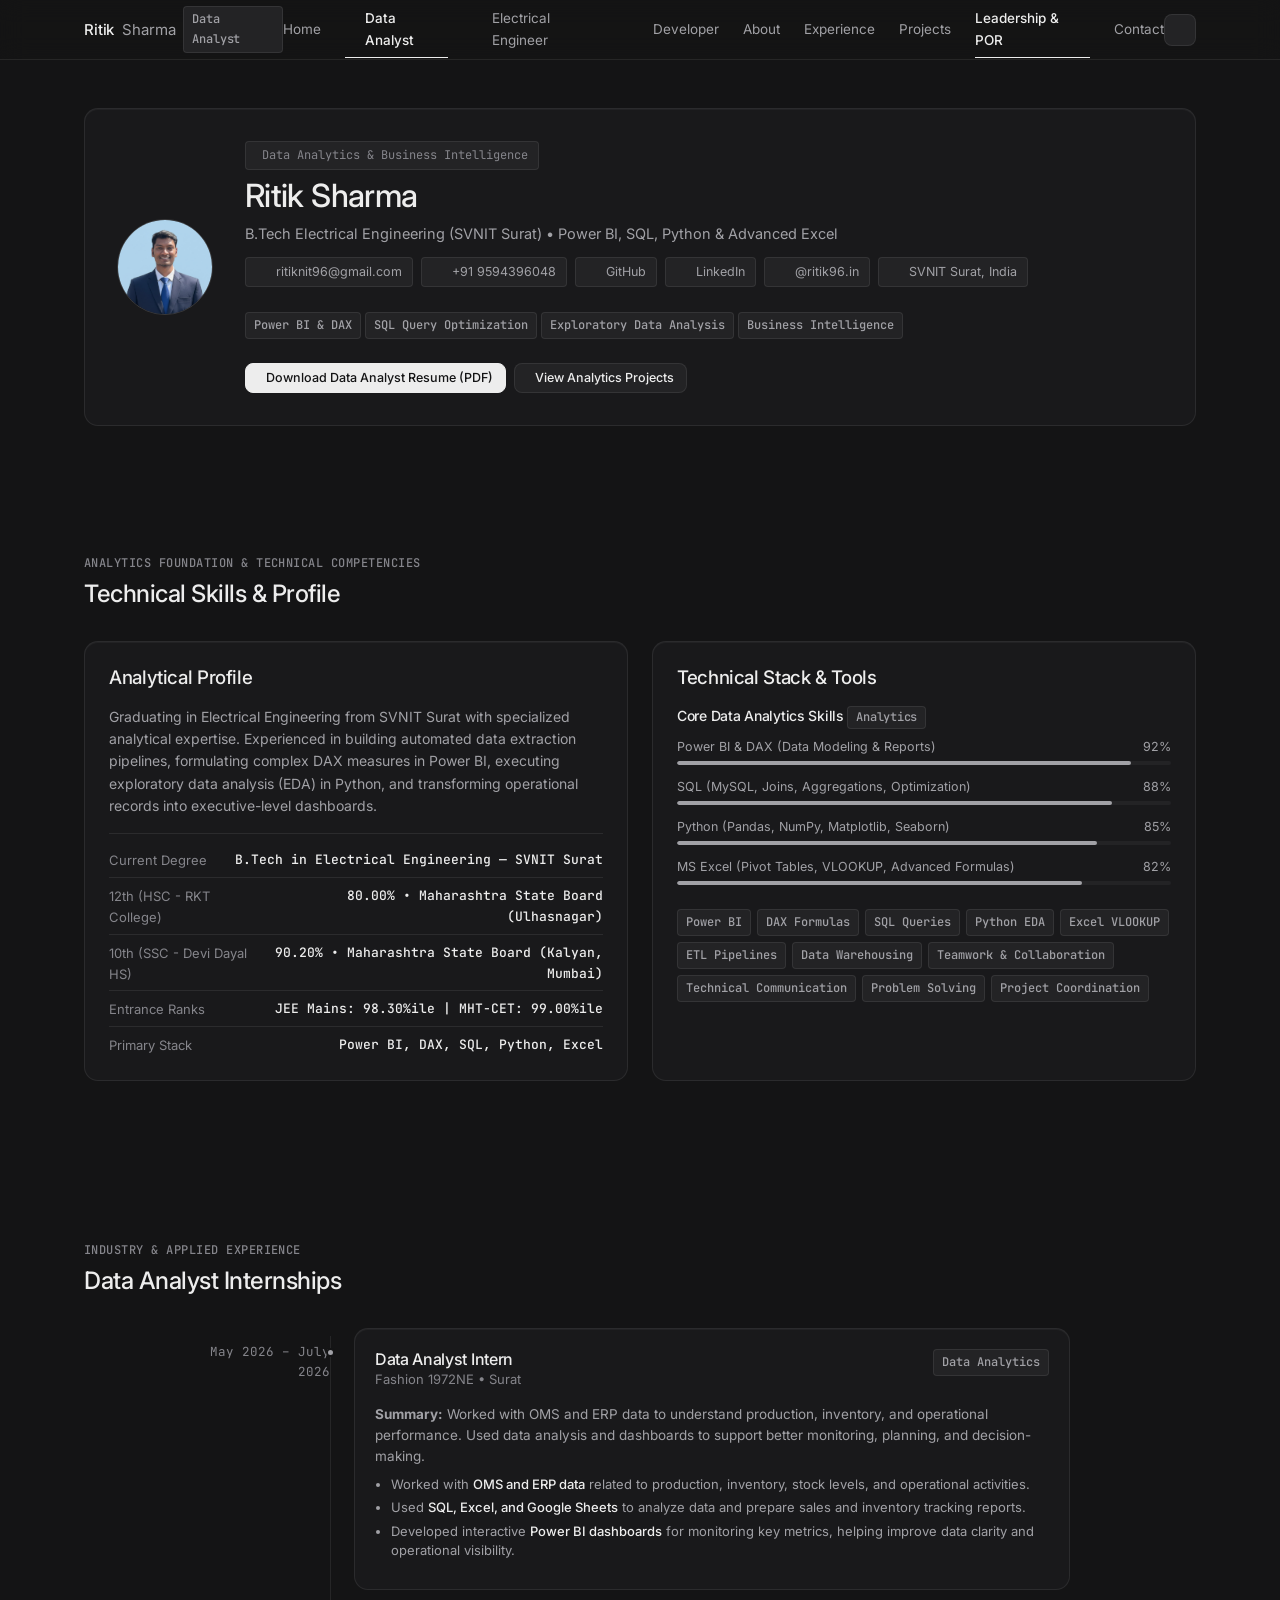
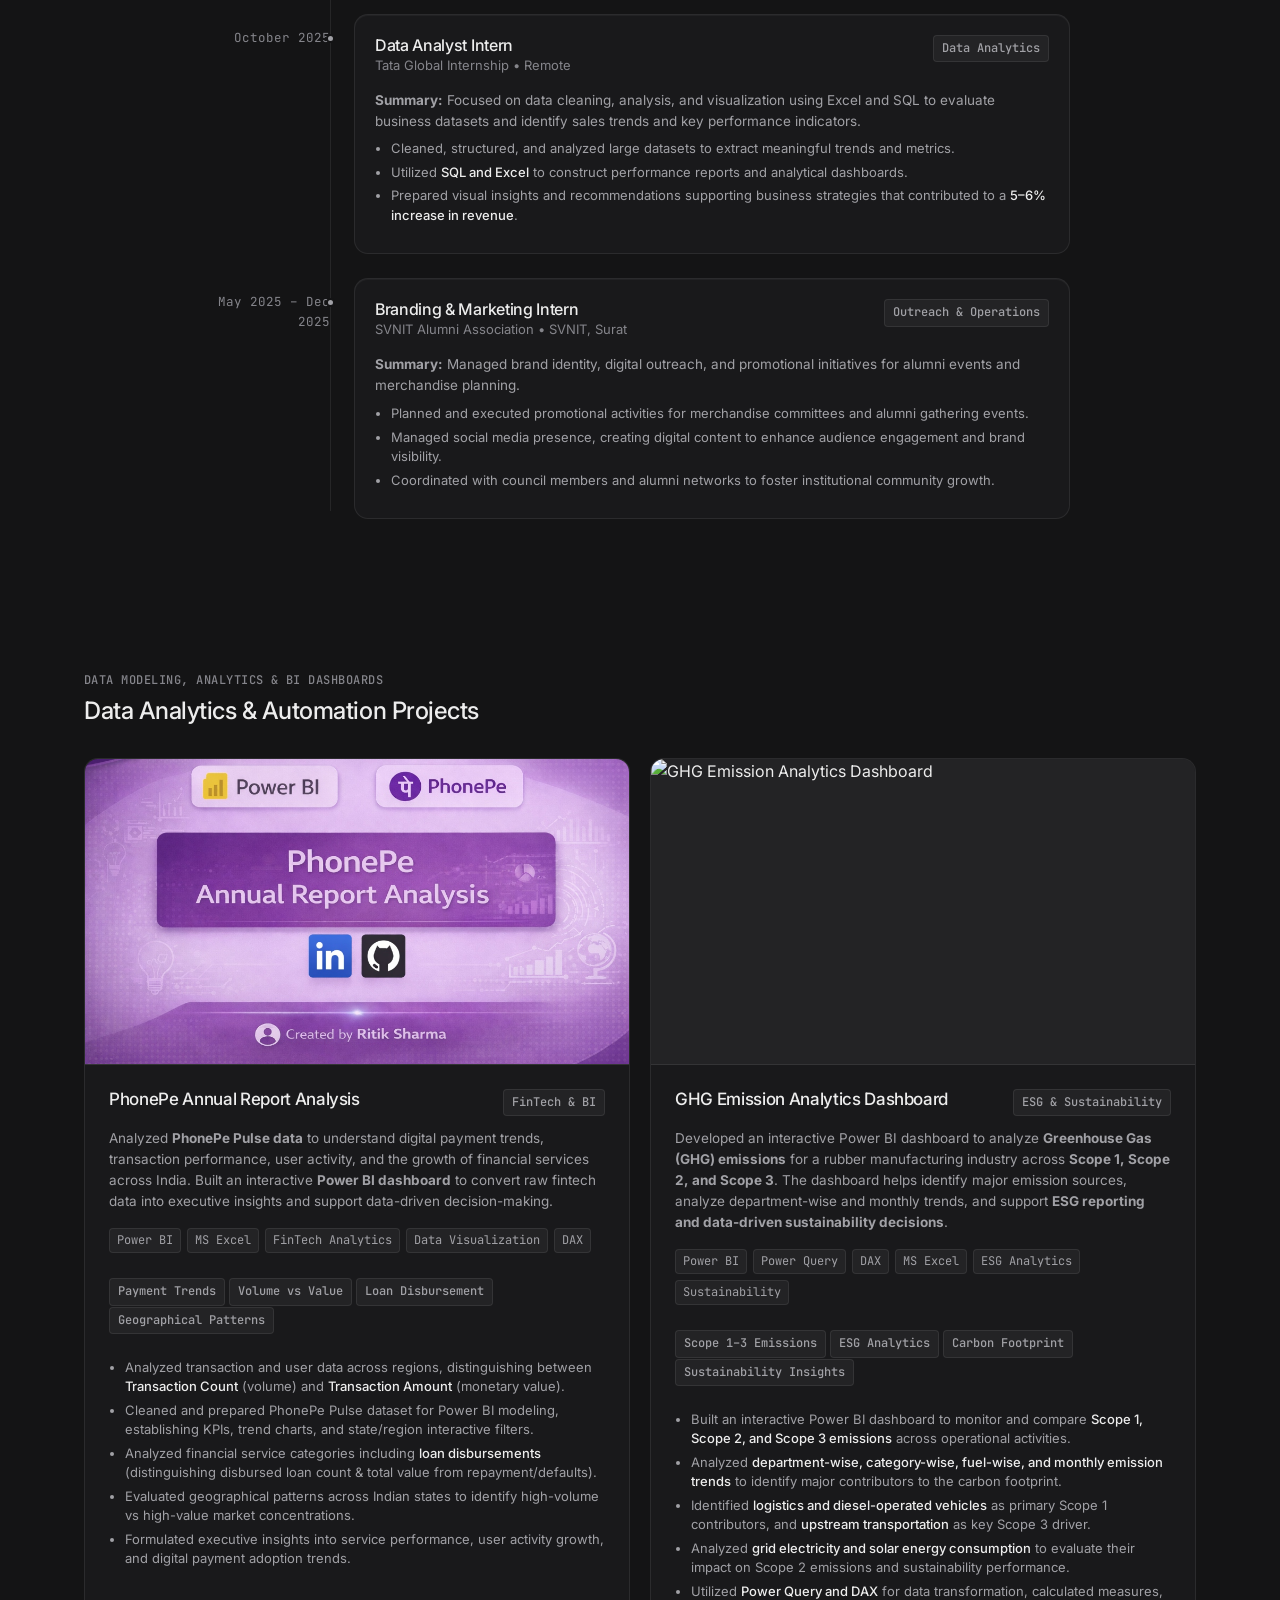
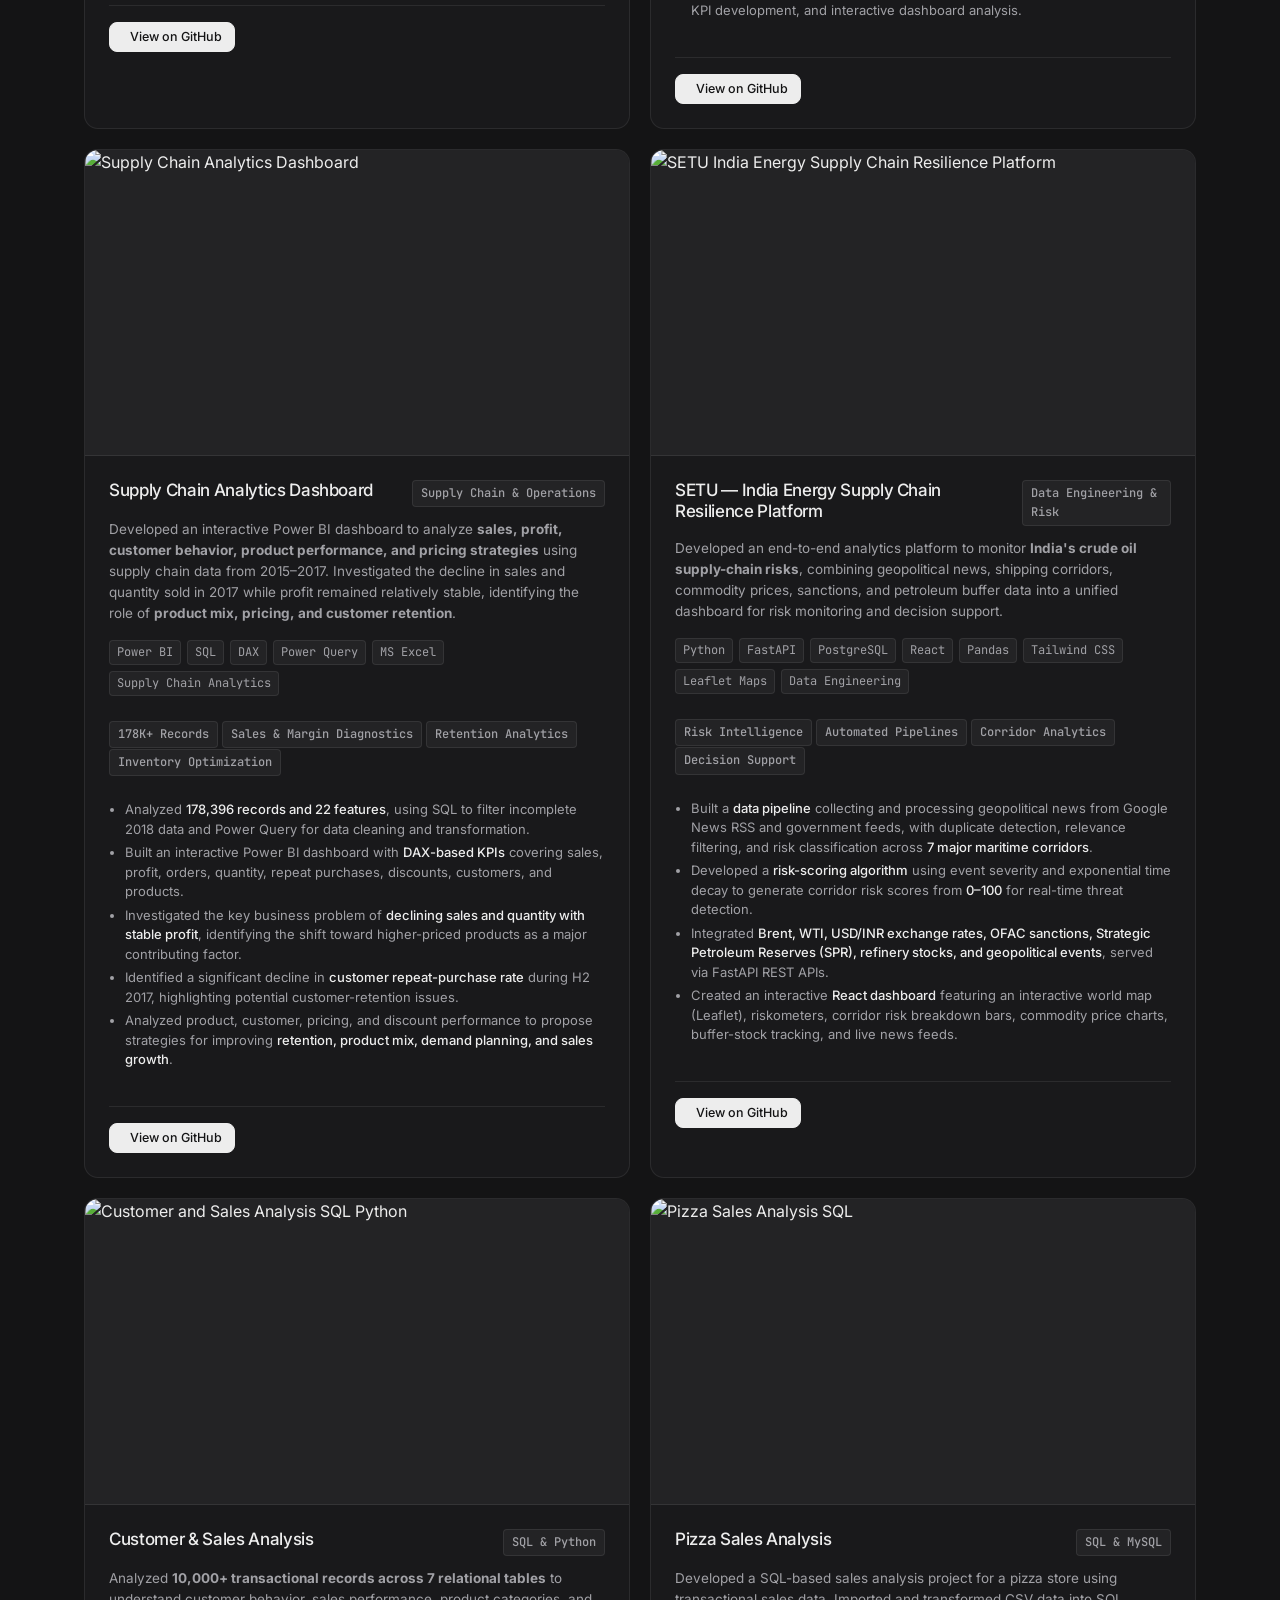
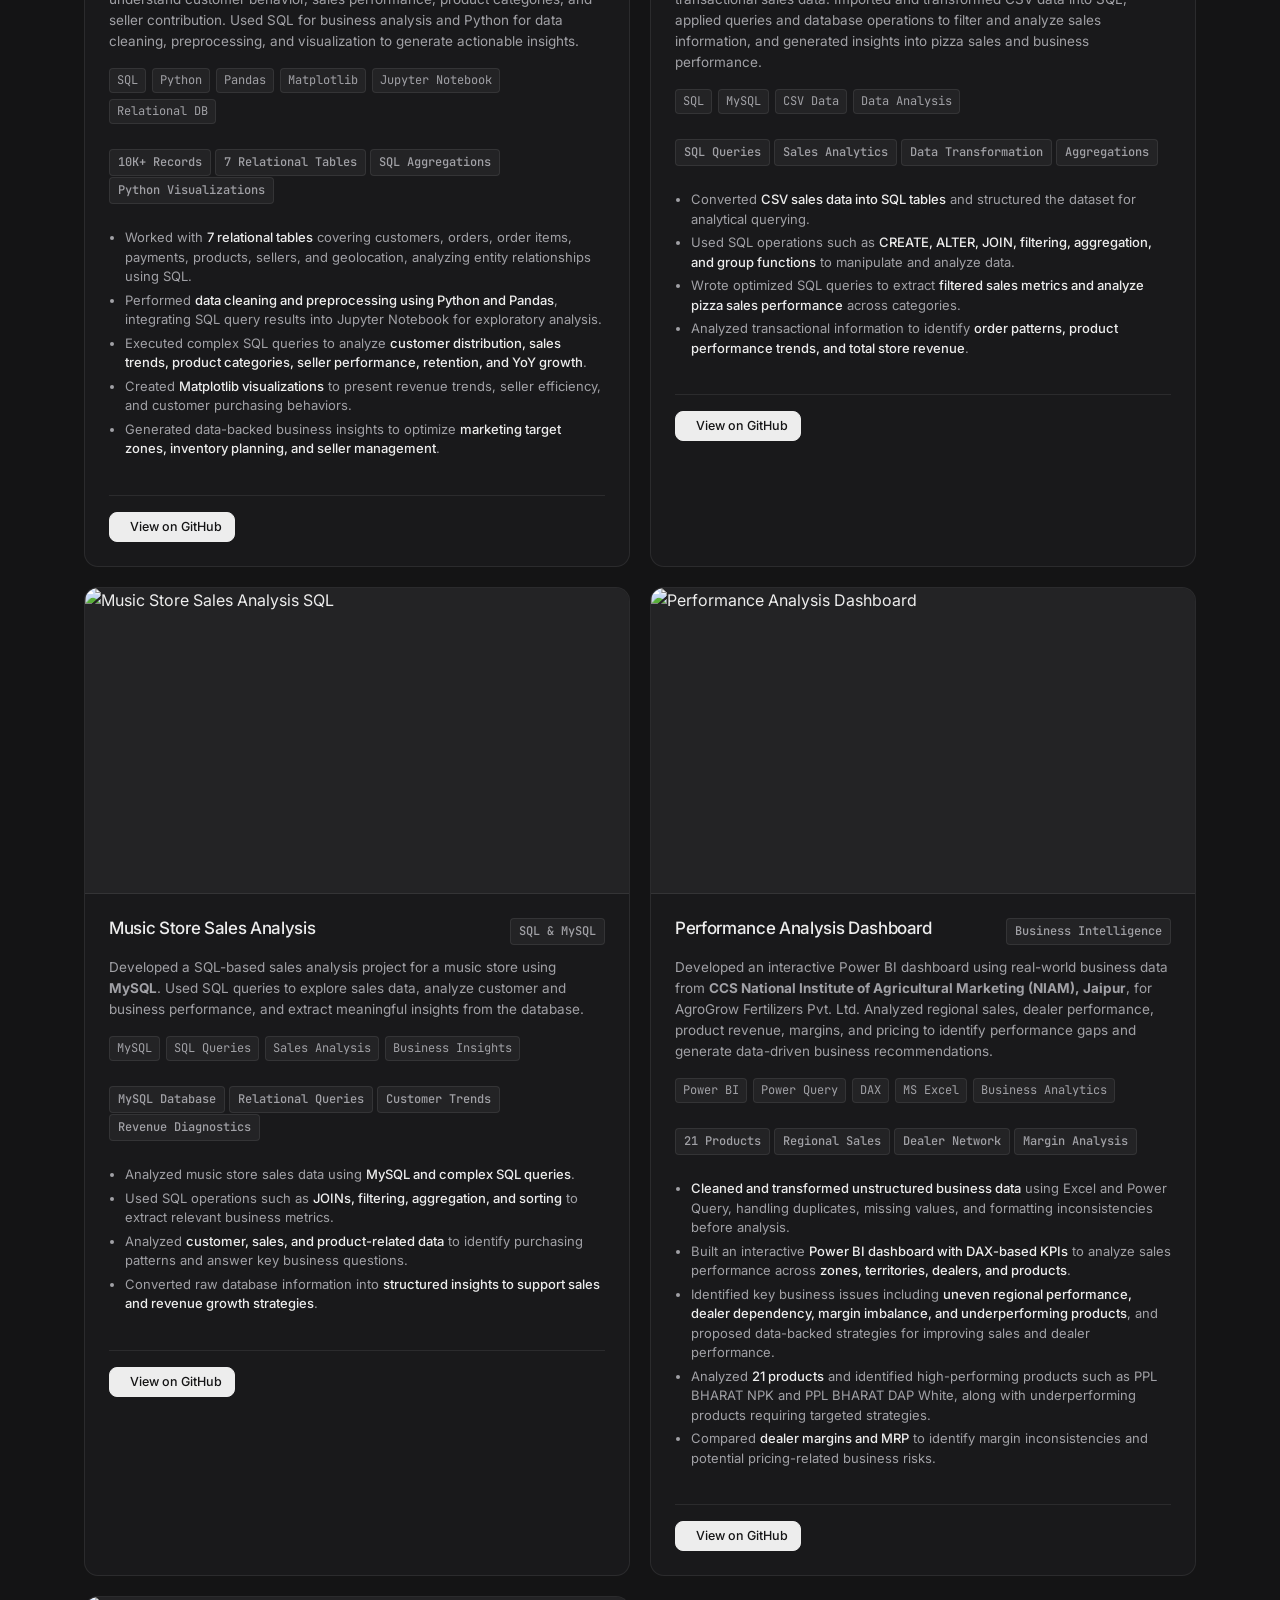
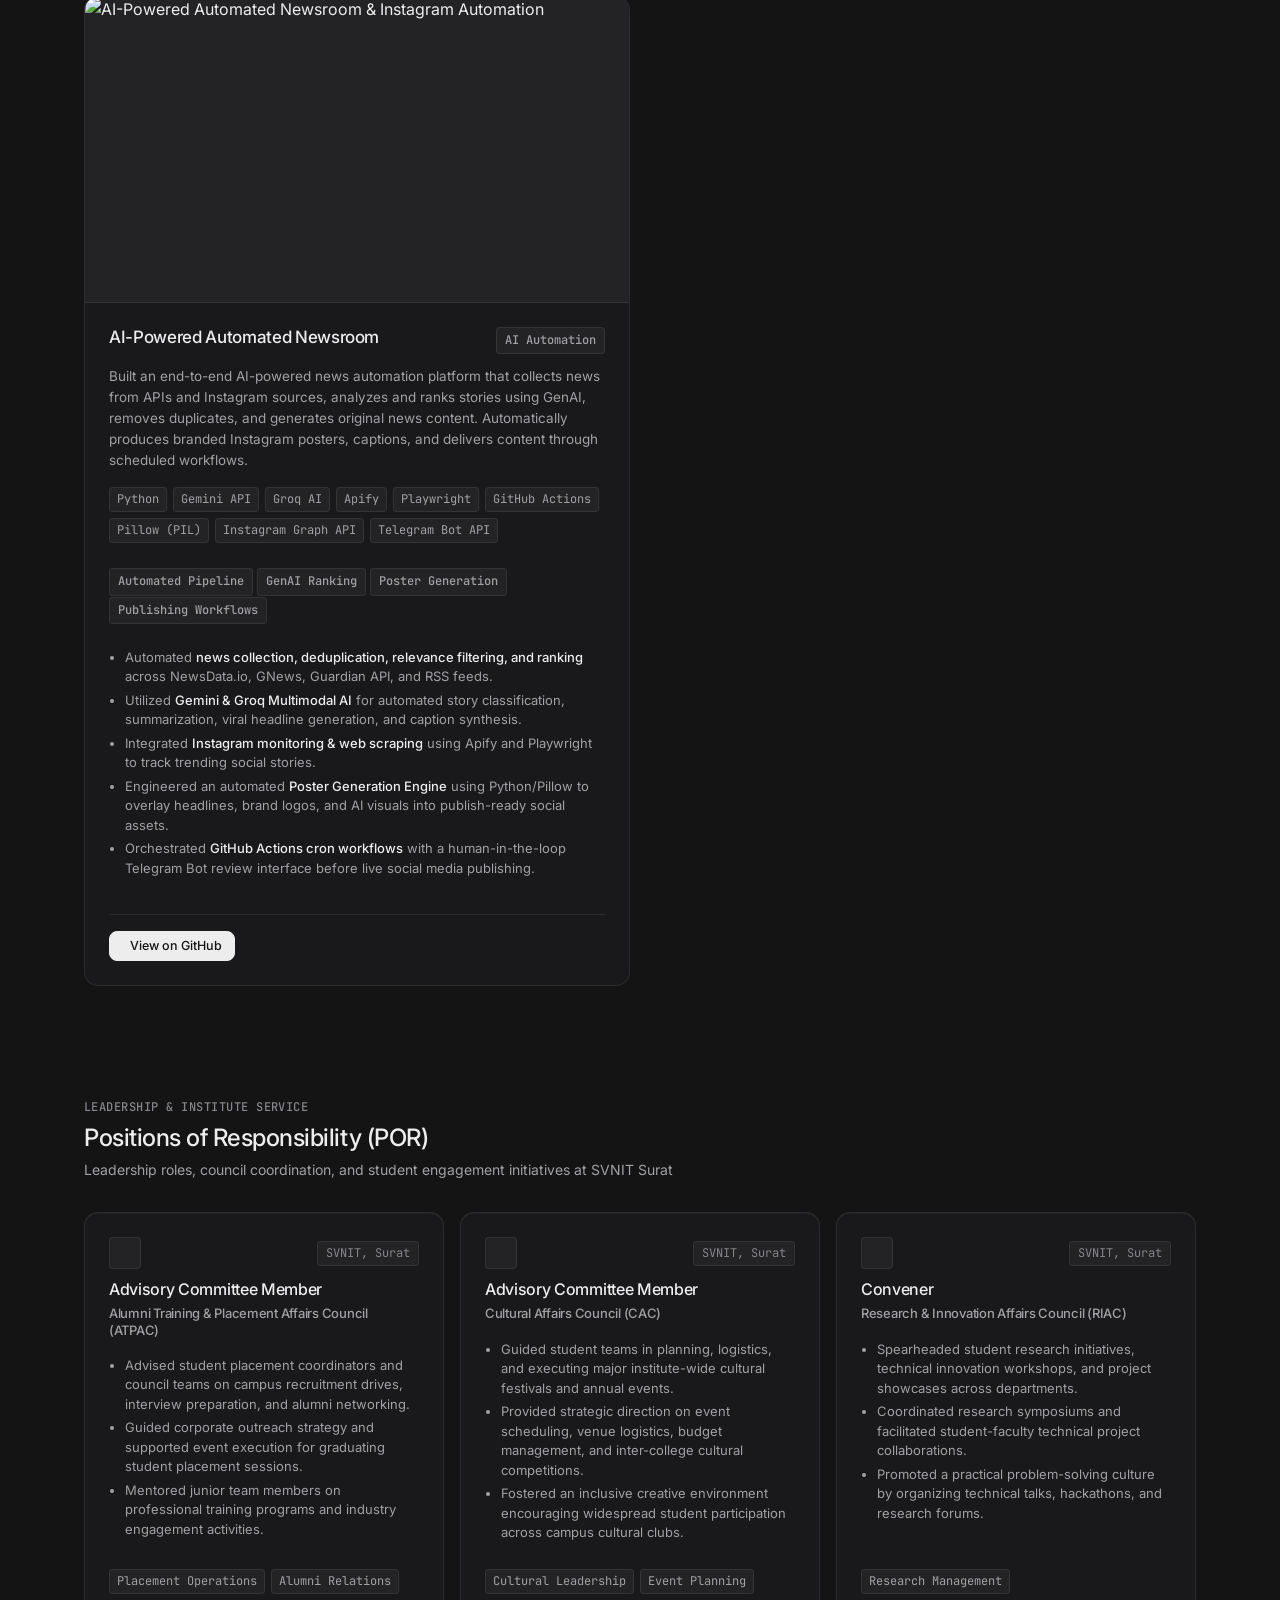
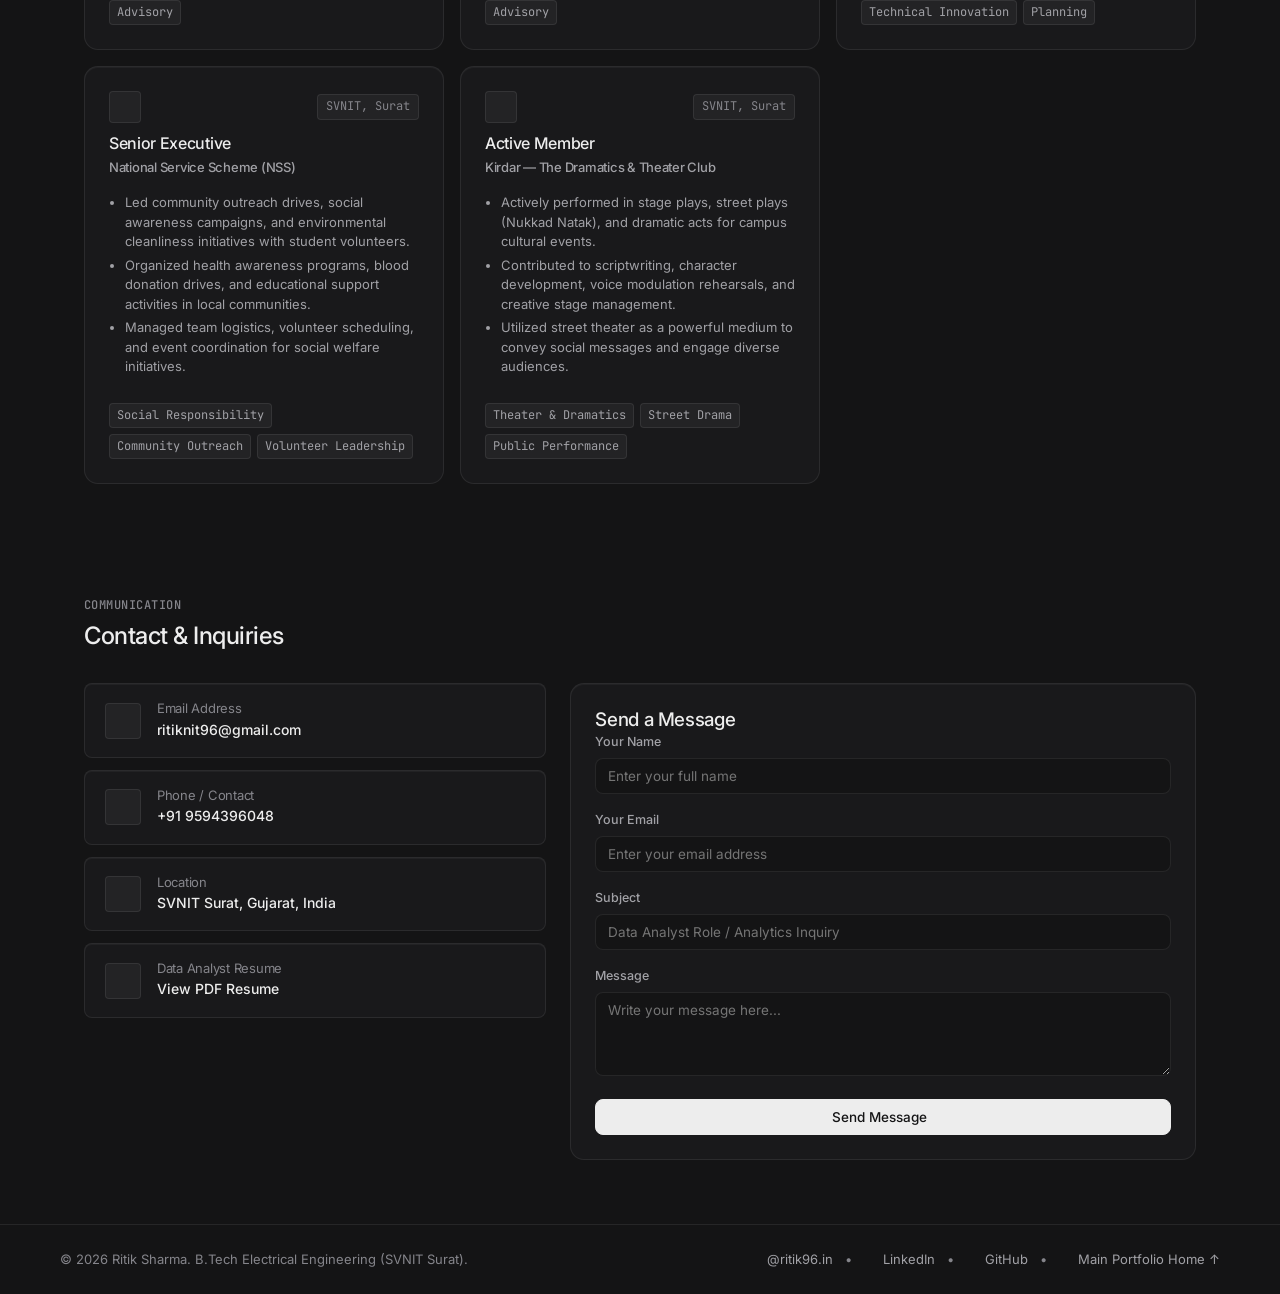
==== commit 888130e1: "refactor: redesign website following unslop principles while preserving all content" ====
--- a/data-analyst.html
+++ b/data-analyst.html
@@ -4,12 +4,12 @@
     <meta charset="UTF-8">
     <meta name="viewport" content="width=device-width, initial-scale=1.0">
     <title>Ritik Sharma | Data Analyst Portfolio</title>
-    <meta name="description" content="Dedicated Data Analyst Portfolio of Ritik Sharma - Power BI, SQL, Python, Excel, Data Modeling, Fashion 1972NE & Tata Global internships.">
+    <meta name="description" content="Dedicated Data Analyst Portfolio of Ritik Sharma - Power BI, SQL, Python, Excel, Data Modeling, Fashion 1972NE & Tata Global internships. B.Tech SVNIT Surat.">
     
-    <!-- Google Fonts -->
+    <!-- Google Fonts: Inter & JetBrains Mono -->
     <link rel="preconnect" href="https://fonts.googleapis.com">
     <link rel="preconnect" href="https://fonts.gstatic.com" crossorigin>
-    <link href="https://fonts.googleapis.com/css2?family=Inter:wght@400;500;600;700&family=Outfit:wght@600;700;800&display=swap" rel="stylesheet">
+    <link href="https://fonts.googleapis.com/css2?family=Inter:wght@400;500;600&family=JetBrains+Mono:wght@400;500&display=swap" rel="stylesheet">
     
     <!-- Style Sheets -->
     <link rel="stylesheet" href="css/style.css">
@@ -23,13 +23,16 @@
     <header class="navbar" id="navbar">
         <div class="nav-container">
             <a href="index.html" class="logo" id="nav-logo">
-                Ritik <span class="logo-accent">Sharma</span> <span class="badge badge-analytics">Data Analyst</span>
+                Ritik <span class="logo-accent">Sharma</span> <span class="badge">Data Analyst</span>
             </a>
             
             <nav class="nav-menu" id="nav-menu">
                 <ul>
                     <li><a href="index.html" class="nav-link">Home</a></li>
-                    <li><a href="#about" class="nav-link active">About & Skills</a></li>
+                    <li><a href="data-analyst.html" class="nav-link active"><i data-lucide="bar-chart-3" class="footer-icon"></i> Data Analyst</a></li>
+                    <li><a href="electrical-engineering.html" class="nav-link"><i data-lucide="zap" class="footer-icon"></i> Electrical Engineer</a></li>
+                    <li><a href="developer.html" class="nav-link"><i data-lucide="code" class="footer-icon"></i> Developer</a></li>
+                    <li><a href="#about" class="nav-link">About</a></li>
                     <li><a href="#experience" class="nav-link">Experience</a></li>
                     <li><a href="#projects" class="nav-link">Projects</a></li>
                     <li><a href="#por-section" class="nav-link">Leadership & POR</a></li>
@@ -54,55 +57,63 @@
 
     <!-- Main Content Container -->
     <main>
-        <!-- Dedicated Hero Banner Section -->
+        <!-- Hero Section -->
         <section class="hero-landing-section" id="home">
             <div class="profile-header-card card">
                 <div class="profile-avatar-box">
-                    <img src="assets/profile.jpg" alt="Ritik Sharma Real Photograph" class="profile-img">
+                    <img src="assets/profile.jpg" alt="Ritik Sharma Photograph" class="profile-img">
                 </div>
                 <div class="profile-info-box">
-                    <span class="institution-badge badge-analytics">
-                        <i data-lucide="bar-chart-3"></i> Data Analytics & BI Specialist
+                    <span class="institution-badge">
+                        <i data-lucide="bar-chart-3"></i> Data Analytics & Business Intelligence
                     </span>
                     <h1 class="profile-name">Ritik Sharma</h1>
                     <p class="profile-tagline">
-                        B.Tech Electrical Engineering (NIT Surat) • Power BI, SQL, Python & Excel
+                        B.Tech Electrical Engineering (SVNIT Surat) • Power BI, SQL, Python & Advanced Excel
                     </p>
 
                     <!-- Contact Details Pills -->
                     <div class="contact-pills">
-                        <a href="mailto:ritiknit96@gmail.com" class="pill-link pill-email">
-                            <svg xmlns="http://www.w3.org/2000/svg" width="16" height="16" viewBox="0 0 24 24" fill="none" stroke="#3b82f6" stroke-width="2" stroke-linecap="round" stroke-linejoin="round" class="pill-icon icon-email"><rect width="20" height="16" x="2" y="4" rx="2"/><path d="m22 7-8.97 5.7a1.94 1.94 0 0 1-2.06 0L2 7"/></svg>
+                        <a href="mailto:ritiknit96@gmail.com" class="pill-link">
+                            <i data-lucide="mail" class="pill-icon"></i>
                             ritiknit96@gmail.com
                         </a>
-                        <a href="tel:+919594396048" class="pill-link pill-phone">
-                            <svg xmlns="http://www.w3.org/2000/svg" width="16" height="16" viewBox="0 0 24 24" fill="none" stroke="#10b981" stroke-width="2" stroke-linecap="round" stroke-linejoin="round" class="pill-icon icon-phone"><path d="M22 16.92v3a2 2 0 0 1-2.18 2 19.79 19.79 0 0 1-8.63-3.07 19.5 19.5 0 0 1-6-6 19.79 19.79 0 0 1-3.07-8.67A2 2 0 0 1 4.11 2h3a2 2 0 0 1 2 1.72 12.84 12.84 0 0 0 .7 2.81 2 2 0 0 1-.45 2.11L8.09 9.91a16 16 0 0 0 6 6l1.27-1.27a2 2 0 0 1 2.11-.45 12.84 12.84 0 0 0 2.81.7A2 2 0 0 1 22 16.92z"/></svg>
+                        <a href="tel:+919594396048" class="pill-link">
+                            <i data-lucide="phone" class="pill-icon"></i>
                             +91 9594396048
                         </a>
-                        <a href="https://github.com/ritiksharma2005" target="_blank" rel="noopener noreferrer" class="pill-link pill-github">
-                            <svg xmlns="http://www.w3.org/2000/svg" width="16" height="16" viewBox="0 0 24 24" fill="none" stroke="#a855f7" stroke-width="2" stroke-linecap="round" stroke-linejoin="round" class="pill-icon icon-github"><path d="M15 22v-4a4.8 4.8 0 0 0-1-3.5c3 0 6-2 6-5.5.08-1.25-.27-2.48-1-3.5.28-1.15.28-2.35 0-3.5 0 0-1 0-3 1.5-2.64-.5-5.36-.5-8 0C6 2 5 2 5 2c-.3 1.15-.3 2.35 0 3.5A5.403 5.403 0 0 0 4 9c0 3.5 3 5.5 6 5.5-.39.49-.68 1.05-.85 1.65-.17.6-.22 1.23-.15 1.85v4"/><path d="M9 18c-4.51 2-5-2-7-2"/></svg>
+                        <a href="https://github.com/ritiksharma2005" target="_blank" rel="noopener noreferrer" class="pill-link">
+                            <i data-lucide="github" class="pill-icon"></i>
                             GitHub
                         </a>
-                        <a href="https://linkedin.com" target="_blank" rel="noopener noreferrer" class="pill-link pill-linkedin">
-                            <svg xmlns="http://www.w3.org/2000/svg" width="16" height="16" viewBox="0 0 24 24" fill="none" stroke="#0077b5" stroke-width="2" stroke-linecap="round" stroke-linejoin="round" class="pill-icon icon-linkedin"><path d="M16 8a6 6 0 0 1 6 6v7h-4v-7a2 2 0 0 0-2-2 2 2 0 0 0-2 2v7h-4v-7a6 6 0 0 1 6-6z"/><rect width="4" height="12" x="2" y="9"/><circle cx="4" cy="4" r="2"/></svg>
+                        <a href="https://linkedin.com" target="_blank" rel="noopener noreferrer" class="pill-link">
+                            <i data-lucide="linkedin" class="pill-icon"></i>
                             LinkedIn
                         </a>
-                        <a href="https://www.instagram.com/ritik96.in/?hl=en" target="_blank" rel="noopener noreferrer" class="pill-link pill-instagram">
-                            <svg xmlns="http://www.w3.org/2000/svg" width="16" height="16" viewBox="0 0 24 24" fill="none" stroke="#e1306c" stroke-width="2" stroke-linecap="round" stroke-linejoin="round" class="pill-icon icon-instagram"><rect width="20" height="20" x="2" y="2" rx="5" ry="5"/><path d="M16 11.37A4 4 0 1 1 12.63 8 4 4 0 0 1 16 11.37z"/><line x1="17.5" x2="17.51" y1="6.5" y2="6.5"/></svg>
-                            ritik96.in
+                        <a href="https://www.instagram.com/ritik96.in/?hl=en" target="_blank" rel="noopener noreferrer" class="pill-link">
+                            <i data-lucide="instagram" class="pill-icon"></i>
+                            @ritik96.in
                         </a>
-                        <span class="pill-text pill-location">
-                            <svg xmlns="http://www.w3.org/2000/svg" width="16" height="16" viewBox="0 0 24 24" fill="none" stroke="#f59e0b" stroke-width="2" stroke-linecap="round" stroke-linejoin="round" class="pill-icon icon-location"><path d="M20 10c0 6-8 12-8 12s-8-6-8-12a8 8 0 0 1 16 0z"/><circle cx="12" cy="10" r="3"/></svg>
-                            NIT Surat, India
+                        <span class="pill-text">
+                            <i data-lucide="map-pin" class="pill-icon"></i>
+                            SVNIT Surat, India
                         </span>
                     </div>
 
-                    <div class="hero-actions" style="margin-top: 0.85rem;">
-                        <a href="https://drive.google.com/file/d/1p1MXulINzy2JIHfly_M4T5H72uDyWYpr/view?usp=drive_link" target="_blank" rel="noopener noreferrer" class="btn btn-analytics">
+                    <!-- Core Badges & Resume CTA -->
+                    <div class="domain-stats-row" style="margin-top: 16px;">
+                        <span class="badge">Power BI & DAX</span>
+                        <span class="badge">SQL Query Optimization</span>
+                        <span class="badge">Exploratory Data Analysis</span>
+                        <span class="badge">Business Intelligence</span>
+                    </div>
+
+                    <div style="display: flex; gap: 8px; flex-wrap: wrap; margin-top: 16px;">
+                        <a href="https://drive.google.com/file/d/1p1MXulINzy2JIHfly_M4T5H72uDyWYpr/view?usp=drive_link" target="_blank" rel="noopener noreferrer" class="btn btn-primary btn-sm">
                             <i data-lucide="file-text"></i> Download Data Analyst Resume (PDF)
                         </a>
-                        <a href="#projects" class="btn btn-secondary">
-                            <i data-lucide="folder-git-2"></i> View Power BI Projects
+                        <a href="#projects" class="btn btn-secondary btn-sm">
+                            <i data-lucide="folder-git-2"></i> View Analytics Projects
                         </a>
                     </div>
                 </div>
@@ -110,9 +121,9 @@
         </section>
 
         <!-- About & Skills Section -->
-        <section class="about-section" id="about">
+        <section class="section" id="about">
             <div class="section-header">
-                <span class="section-tagline">Analytics Expertise</span>
+                <span class="section-tagline">Analytics Foundation & Technical Competencies</span>
                 <h2 class="section-title">Technical Skills & Profile</h2>
                 <div class="section-line"></div>
             </div>
@@ -120,26 +131,26 @@
             <div class="about-grid">
                 <!-- Bio Card -->
                 <div class="card bio-card">
-                    <h3 class="card-title"><i data-lucide="user-check"></i> Analytical Summary</h3>
+                    <h3 class="card-title"><i data-lucide="user-check"></i> Analytical Profile</h3>
                     <p class="bio-text">
-                        Graduating in Electrical Engineering from NIT Surat with strong expertise in Data Analytics. Experienced in building automated data extraction pipelines, formulating complex DAX queries in Power BI, executing Exploratory Data Analysis (EDA) in Python, and transforming operational data into executive dashboards.
+                        Graduating in Electrical Engineering from SVNIT Surat with specialized analytical expertise. Experienced in building automated data extraction pipelines, formulating complex DAX measures in Power BI, executing exploratory data analysis (EDA) in Python, and transforming operational records into executive-level dashboards.
                     </p>
                     <div class="bio-details">
                         <div class="detail-item">
                             <span class="detail-label">Current Degree</span>
-                            <span class="detail-value">B.Tech in Electrical Engineering — NIT Surat (SVNIT)</span>
+                            <span class="detail-value">B.Tech in Electrical Engineering — SVNIT Surat</span>
                         </div>
                         <div class="detail-item">
                             <span class="detail-label">12th (HSC - RKT College)</span>
-                            <span class="detail-value">80.00% • Maharashtra Board (Ulhasnagar)</span>
+                            <span class="detail-value">80.00% • Maharashtra State Board (Ulhasnagar)</span>
                         </div>
                         <div class="detail-item">
                             <span class="detail-label">10th (SSC - Devi Dayal HS)</span>
-                            <span class="detail-value">90.20% • Maharashtra Board (Kalyan, Mumbai)</span>
+                            <span class="detail-value">90.20% • Maharashtra State Board (Kalyan, Mumbai)</span>
                         </div>
                         <div class="detail-item">
                             <span class="detail-label">Entrance Ranks</span>
-                            <span class="detail-value">JEE Mains: 98.3%ile | MHT-CET: 99.0%ile</span>
+                            <span class="detail-value">JEE Mains: 98.30%ile | MHT-CET: 99.00%ile</span>
                         </div>
                         <div class="detail-item">
                             <span class="detail-label">Primary Stack</span>
@@ -150,13 +161,13 @@
 
                 <!-- Technical & Soft Skills Card -->
                 <div class="card skills-card">
-                    <h3 class="card-title"><i data-lucide="sliders"></i> Technical & Soft Skills</h3>
+                    <h3 class="card-title"><i data-lucide="sliders"></i> Technical Stack & Tools</h3>
                     
                     <div class="skills-container">
                         <div class="skill-group">
                             <h4 class="skill-group-title">
                                 <span>Core Data Analytics Skills</span>
-                                <span class="badge badge-analytics">Analytics</span>
+                                <span class="badge">Analytics</span>
                             </h4>
                             <div class="skill-bars">
                                 <div class="skill-bar-wrapper">
@@ -164,28 +175,28 @@
                                         <span>Power BI & DAX (Data Modeling & Reports)</span>
                                         <span>92%</span>
                                     </div>
-                                    <div class="skill-bar"><div class="skill-progress analytics" style="width: 92%"></div></div>
+                                    <div class="skill-bar"><div class="skill-progress" style="width: 92%"></div></div>
                                 </div>
                                 <div class="skill-bar-wrapper">
                                     <div class="skill-bar-info">
                                         <span>SQL (MySQL, Joins, Aggregations, Optimization)</span>
                                         <span>88%</span>
                                     </div>
-                                    <div class="skill-bar"><div class="skill-progress analytics" style="width: 88%"></div></div>
+                                    <div class="skill-bar"><div class="skill-progress" style="width: 88%"></div></div>
                                 </div>
                                 <div class="skill-bar-wrapper">
                                     <div class="skill-bar-info">
                                         <span>Python (Pandas, NumPy, Matplotlib, Seaborn)</span>
                                         <span>85%</span>
                                     </div>
-                                    <div class="skill-bar"><div class="skill-progress analytics" style="width: 85%"></div></div>
+                                    <div class="skill-bar"><div class="skill-progress" style="width: 85%"></div></div>
                                 </div>
                                 <div class="skill-bar-wrapper">
                                     <div class="skill-bar-info">
                                         <span>MS Excel (Pivot Tables, VLOOKUP, Advanced Formulas)</span>
                                         <span>82%</span>
                                     </div>
-                                    <div class="skill-bar"><div class="skill-progress analytics" style="width: 82%"></div></div>
+                                    <div class="skill-bar"><div class="skill-progress" style="width: 82%"></div></div>
                                 </div>
                             </div>
                         </div>
@@ -210,9 +221,9 @@
         </section>
 
         <!-- Experience Timeline Section -->
-        <section class="experience-section" id="experience">
+        <section class="section" id="experience">
             <div class="section-header">
-                <span class="section-tagline">Industry Experience</span>
+                <span class="section-tagline">Industry & Applied Experience</span>
                 <h2 class="section-title">Data Analyst Internships</h2>
                 <div class="section-line"></div>
             </div>
@@ -220,7 +231,7 @@
             <div class="timeline">
                 <!-- Internship 1: Fashion 1972NE -->
                 <div class="timeline-item">
-                    <div class="timeline-dot" style="background: var(--accent-analytics);"></div>
+                    <div class="timeline-dot"></div>
                     <div class="timeline-date">May 2026 – July 2026</div>
                     <div class="timeline-content card">
                         <div class="timeline-header-row">
@@ -228,7 +239,7 @@
                                 <h4 class="timeline-title">Data Analyst Intern</h4>
                                 <div class="timeline-subtitle">Fashion 1972NE • Surat</div>
                             </div>
-                            <span class="badge badge-analytics">Data Analytics</span>
+                            <span class="badge">Data Analytics</span>
                         </div>
                         <p class="timeline-text">
                             <strong>Summary:</strong> Worked with OMS and ERP data to understand production, inventory, and operational performance. Used data analysis and dashboards to support better monitoring, planning, and decision-making.
@@ -243,7 +254,7 @@
 
                 <!-- Internship 2: Tata Global Internship -->
                 <div class="timeline-item">
-                    <div class="timeline-dot" style="background: var(--accent-analytics);"></div>
+                    <div class="timeline-dot"></div>
                     <div class="timeline-date">October 2025</div>
                     <div class="timeline-content card">
                         <div class="timeline-header-row">
@@ -251,7 +262,7 @@
                                 <h4 class="timeline-title">Data Analyst Intern</h4>
                                 <div class="timeline-subtitle">Tata Global Internship • Remote</div>
                             </div>
-                            <span class="badge badge-analytics">Data Analytics</span>
+                            <span class="badge">Data Analytics</span>
                         </div>
                         <p class="timeline-text">
                             <strong>Summary:</strong> Focused on data cleaning, analysis, and visualization using Excel and SQL to evaluate business datasets and identify sales trends and key performance indicators.
@@ -266,7 +277,7 @@
 
                 <!-- Internship 3: SVNIT Alumni Association -->
                 <div class="timeline-item">
-                    <div class="timeline-dot" style="background: var(--accent-analytics);"></div>
+                    <div class="timeline-dot"></div>
                     <div class="timeline-date">May 2025 – Dec 2025</div>
                     <div class="timeline-content card">
                         <div class="timeline-header-row">
@@ -274,7 +285,7 @@
                                 <h4 class="timeline-title">Branding & Marketing Intern</h4>
                                 <div class="timeline-subtitle">SVNIT Alumni Association • SVNIT, Surat</div>
                             </div>
-                            <span class="badge badge-analytics">Branding & Outreach</span>
+                            <span class="badge">Outreach & Operations</span>
                         </div>
                         <p class="timeline-text">
                             <strong>Summary:</strong> Managed brand identity, digital outreach, and promotional initiatives for alumni events and merchandise planning.
@@ -290,22 +301,23 @@
         </section>
 
         <!-- Projects Showcase Section -->
-        <section class="projects-section" id="projects">
+        <section class="section" id="projects">
             <div class="section-header">
-                <span class="section-tagline">Data Engineering, AI Automation & Analytics</span>
+                <span class="section-tagline">Data Modeling, Analytics & BI Dashboards</span>
                 <h2 class="section-title">Data Analytics & Automation Projects</h2>
                 <div class="section-line"></div>
             </div>
 
             <div class="project-grid">
-                <!-- Project 1: PhonePe Annual Report Analysis (FinTech & Digital Payments) -->
+                <!-- Project 1: PhonePe Annual Report Analysis -->
                 <div class="card project-card">
                     <div class="project-img-box">
                         <img src="assets/phonepe_cover.jpg" alt="PhonePe Annual Report Analysis Dashboard" class="project-img">
                     </div>
                     <div class="project-details-box">
                         <div class="project-title-row">
-                            <h4 class="project-card-title">📱 PhonePe Annual Report Analysis</h4>
+                            <h3 class="project-card-title">PhonePe Annual Report Analysis</h3>
+                            <span class="badge">FinTech & BI</span>
                         </div>
                         <p class="project-desc">
                             Analyzed <strong>PhonePe Pulse data</strong> to understand digital payment trends, transaction performance, user activity, and the growth of financial services across India. Built an interactive <strong>Power BI dashboard</strong> to convert raw fintech data into executive insights and support data-driven decision-making.
@@ -318,15 +330,15 @@
                             <span class="tag">DAX</span>
                         </div>
 
-                        <!-- Key Metrics Highlights -->
-                        <div style="display: flex; gap: 0.5rem; flex-wrap: wrap; margin-top: 0.4rem;">
-                            <span class="badge badge-analytics" style="font-size: 0.78rem; padding: 0.25rem 0.6rem;">📱 FinTech Payment Trends</span>
-                            <span class="badge badge-analytics" style="font-size: 0.78rem; padding: 0.25rem 0.6rem;">💰 Volume vs Value Analytics</span>
-                            <span class="badge badge-analytics" style="font-size: 0.78rem; padding: 0.25rem 0.6rem;">🏦 Loan Disbursement Insights</span>
-                            <span class="badge badge-analytics" style="font-size: 0.78rem; padding: 0.25rem 0.6rem;">🗺️ Geographical Performance</span>
-                        </div>
-
-                        <ul class="timeline-bullet-list" style="margin-top: 0.6rem; font-size: 0.85rem; color: var(--text-secondary);">
+                        <!-- Key Highlights -->
+                        <div class="domain-stats-row" style="margin-top: 12px;">
+                            <span class="badge">Payment Trends</span>
+                            <span class="badge">Volume vs Value</span>
+                            <span class="badge">Loan Disbursement</span>
+                            <span class="badge">Geographical Patterns</span>
+                        </div>
+
+                        <ul class="timeline-bullet-list" style="margin-top: 12px;">
                             <li>Analyzed transaction and user data across regions, distinguishing between <strong>Transaction Count</strong> (volume) and <strong>Transaction Amount</strong> (monetary value).</li>
                             <li>Cleaned and prepared PhonePe Pulse dataset for Power BI modeling, establishing KPIs, trend charts, and state/region interactive filters.</li>
                             <li>Analyzed financial service categories including <strong>loan disbursements</strong> (distinguishing disbursed loan count & total value from repayment/defaults).</li>
@@ -334,22 +346,23 @@
                             <li>Formulated executive insights into service performance, user activity growth, and digital payment adoption trends.</li>
                         </ul>
 
-                        <div class="project-actions" style="margin-top: 0.85rem;">
-                            <a href="https://github.com/ritiksharma2005/PhonePe-Annual-Repoart-Analysis" target="_blank" rel="noopener noreferrer" class="btn btn-analytics btn-sm">
-                                <svg xmlns="http://www.w3.org/2000/svg" width="16" height="16" viewBox="0 0 24 24" fill="none" stroke="#a855f7" stroke-width="2" stroke-linecap="round" stroke-linejoin="round" class="pill-icon icon-github"><path d="M15 22v-4a4.8 4.8 0 0 0-1-3.5c3 0 6-2 6-5.5.08-1.25-.27-2.48-1-3.5.28-1.15.28-2.35 0-3.5 0 0-1 0-3 1.5-2.64-.5-5.36-.5-8 0C6 2 5 2 5 2c-.3 1.15-.3 2.35 0 3.5A5.403 5.403 0 0 0 4 9c0 3.5 3 5.5 6 5.5-.39.49-.68 1.05-.85 1.65-.17.6-.22 1.23-.15 1.85v4"/><path d="M9 18c-4.51 2-5-2-7-2"/></svg> View GitHub Repository
+                        <div class="project-actions" style="margin-top: 16px; border-top: 1px solid var(--border-hairline); padding-top: 16px;">
+                            <a href="https://github.com/ritiksharma2005/PhonePe-Annual-Repoart-Analysis" target="_blank" rel="noopener noreferrer" class="btn btn-primary btn-sm">
+                                <i data-lucide="github"></i> View on GitHub
                             </a>
                         </div>
                     </div>
                 </div>
 
-                <!-- Project 2: GHG Emission Analytics Dashboard (Sustainability Power BI) -->
+                <!-- Project 2: GHG Emission Analytics Dashboard -->
                 <div class="card project-card">
                     <div class="project-img-box">
                         <img src="https://images.unsplash.com/photo-1460925895917-afdab827c52f?fit=crop&w=800&h=500&q=80" alt="GHG Emission Analytics Dashboard" class="project-img">
                     </div>
                     <div class="project-details-box">
                         <div class="project-title-row">
-                            <h4 class="project-card-title">🌍 GHG Emission Analytics Dashboard</h4>
+                            <h3 class="project-card-title">GHG Emission Analytics Dashboard</h3>
+                            <span class="badge">ESG & Sustainability</span>
                         </div>
                         <p class="project-desc">
                             Developed an interactive Power BI dashboard to analyze <strong>Greenhouse Gas (GHG) emissions</strong> for a rubber manufacturing industry across <strong>Scope 1, Scope 2, and Scope 3</strong>. The dashboard helps identify major emission sources, analyze department-wise and monthly trends, and support <strong>ESG reporting and data-driven sustainability decisions</strong>.
@@ -363,15 +376,15 @@
                             <span class="tag">Sustainability</span>
                         </div>
 
-                        <!-- Key Metrics Highlights -->
-                        <div style="display: flex; gap: 0.5rem; flex-wrap: wrap; margin-top: 0.4rem;">
-                            <span class="badge badge-analytics" style="font-size: 0.78rem; padding: 0.25rem 0.6rem;">🌿 Scope 1–3 Emission Analysis</span>
-                            <span class="badge badge-analytics" style="font-size: 0.78rem; padding: 0.25rem 0.6rem;">📊 ESG Analytics</span>
-                            <span class="badge badge-analytics" style="font-size: 0.78rem; padding: 0.25rem 0.6rem;">📉 Carbon Footprint Tracking</span>
-                            <span class="badge badge-analytics" style="font-size: 0.78rem; padding: 0.25rem 0.6rem;">💡 Sustainability Insights</span>
-                        </div>
-
-                        <ul class="timeline-bullet-list" style="margin-top: 0.6rem; font-size: 0.85rem; color: var(--text-secondary);">
+                        <!-- Key Highlights -->
+                        <div class="domain-stats-row" style="margin-top: 12px;">
+                            <span class="badge">Scope 1–3 Emissions</span>
+                            <span class="badge">ESG Analytics</span>
+                            <span class="badge">Carbon Footprint</span>
+                            <span class="badge">Sustainability Insights</span>
+                        </div>
+
+                        <ul class="timeline-bullet-list" style="margin-top: 12px;">
                             <li>Built an interactive Power BI dashboard to monitor and compare <strong>Scope 1, Scope 2, and Scope 3 emissions</strong> across operational activities.</li>
                             <li>Analyzed <strong>department-wise, category-wise, fuel-wise, and monthly emission trends</strong> to identify major contributors to the carbon footprint.</li>
                             <li>Identified <strong>logistics and diesel-operated vehicles</strong> as primary Scope 1 contributors, and <strong>upstream transportation</strong> as key Scope 3 driver.</li>
@@ -379,9 +392,9 @@
                             <li>Utilized <strong>Power Query and DAX</strong> for data transformation, calculated measures, KPI development, and interactive dashboard analysis.</li>
                         </ul>
 
-                        <div class="project-actions" style="margin-top: 0.85rem;">
-                            <a href="https://github.com/ritiksharma2005/sustainability_powerBI" target="_blank" rel="noopener noreferrer" class="btn btn-analytics btn-sm">
-                                <svg xmlns="http://www.w3.org/2000/svg" width="16" height="16" viewBox="0 0 24 24" fill="none" stroke="#a855f7" stroke-width="2" stroke-linecap="round" stroke-linejoin="round" class="pill-icon icon-github"><path d="M15 22v-4a4.8 4.8 0 0 0-1-3.5c3 0 6-2 6-5.5.08-1.25-.27-2.48-1-3.5.28-1.15.28-2.35 0-3.5 0 0-1 0-3 1.5-2.64-.5-5.36-.5-8 0C6 2 5 2 5 2c-.3 1.15-.3 2.35 0 3.5A5.403 5.403 0 0 0 4 9c0 3.5 3 5.5 6 5.5-.39.49-.68 1.05-.85 1.65-.17.6-.22 1.23-.15 1.85v4"/><path d="M9 18c-4.51 2-5-2-7-2"/></svg> View GitHub Repository
+                        <div class="project-actions" style="margin-top: 16px; border-top: 1px solid var(--border-hairline); padding-top: 16px;">
+                            <a href="https://github.com/ritiksharma2005/sustainability_powerBI" target="_blank" rel="noopener noreferrer" class="btn btn-primary btn-sm">
+                                <i data-lucide="github"></i> View on GitHub
                             </a>
                         </div>
                     </div>
@@ -394,7 +407,8 @@
                     </div>
                     <div class="project-details-box">
                         <div class="project-title-row">
-                            <h4 class="project-card-title">📦 Supply Chain Analytics Dashboard</h4>
+                            <h3 class="project-card-title">Supply Chain Analytics Dashboard</h3>
+                            <span class="badge">Supply Chain & Operations</span>
                         </div>
                         <p class="project-desc">
                             Developed an interactive Power BI dashboard to analyze <strong>sales, profit, customer behavior, product performance, and pricing strategies</strong> using supply chain data from 2015–2017. Investigated the decline in sales and quantity sold in 2017 while profit remained relatively stable, identifying the role of <strong>product mix, pricing, and customer retention</strong>.
@@ -408,15 +422,15 @@
                             <span class="tag">Supply Chain Analytics</span>
                         </div>
 
-                        <!-- Key Metrics Highlights -->
-                        <div style="display: flex; gap: 0.5rem; flex-wrap: wrap; margin-top: 0.4rem;">
-                            <span class="badge badge-analytics" style="font-size: 0.78rem; padding: 0.25rem 0.6rem;">📊 178K+ Records Analyzed</span>
-                            <span class="badge badge-analytics" style="font-size: 0.78rem; padding: 0.25rem 0.6rem;">📈 Sales & Profit Investigation</span>
-                            <span class="badge badge-analytics" style="font-size: 0.78rem; padding: 0.25rem 0.6rem;">👥 Customer Retention Analytics</span>
-                            <span class="badge badge-analytics" style="font-size: 0.78rem; padding: 0.25rem 0.6rem;">📦 Supply Chain Insights</span>
-                        </div>
-
-                        <ul class="timeline-bullet-list" style="margin-top: 0.6rem; font-size: 0.85rem; color: var(--text-secondary);">
+                        <!-- Key Highlights -->
+                        <div class="domain-stats-row" style="margin-top: 12px;">
+                            <span class="badge">178K+ Records</span>
+                            <span class="badge">Sales & Margin Diagnostics</span>
+                            <span class="badge">Retention Analytics</span>
+                            <span class="badge">Inventory Optimization</span>
+                        </div>
+
+                        <ul class="timeline-bullet-list" style="margin-top: 12px;">
                             <li>Analyzed <strong>178,396 records and 22 features</strong>, using SQL to filter incomplete 2018 data and Power Query for data cleaning and transformation.</li>
                             <li>Built an interactive Power BI dashboard with <strong>DAX-based KPIs</strong> covering sales, profit, orders, quantity, repeat purchases, discounts, customers, and products.</li>
                             <li>Investigated the key business problem of <strong>declining sales and quantity with stable profit</strong>, identifying the shift toward higher-priced products as a major contributing factor.</li>
@@ -424,9 +438,9 @@
                             <li>Analyzed product, customer, pricing, and discount performance to propose strategies for improving <strong>retention, product mix, demand planning, and sales growth</strong>.</li>
                         </ul>
 
-                        <div class="project-actions" style="margin-top: 0.85rem;">
-                            <a href="https://github.com/ritiksharma2005/Supply-Chain-dashboard" target="_blank" rel="noopener noreferrer" class="btn btn-analytics btn-sm">
-                                <svg xmlns="http://www.w3.org/2000/svg" width="16" height="16" viewBox="0 0 24 24" fill="none" stroke="#a855f7" stroke-width="2" stroke-linecap="round" stroke-linejoin="round" class="pill-icon icon-github"><path d="M15 22v-4a4.8 4.8 0 0 0-1-3.5c3 0 6-2 6-5.5.08-1.25-.27-2.48-1-3.5.28-1.15.28-2.35 0-3.5 0 0-1 0-3 1.5-2.64-.5-5.36-.5-8 0C6 2 5 2 5 2c-.3 1.15-.3 2.35 0 3.5A5.403 5.403 0 0 0 4 9c0 3.5 3 5.5 6 5.5-.39.49-.68 1.05-.85 1.65-.17.6-.22 1.23-.15 1.85v4"/><path d="M9 18c-4.51 2-5-2-7-2"/></svg> View GitHub Repository
+                        <div class="project-actions" style="margin-top: 16px; border-top: 1px solid var(--border-hairline); padding-top: 16px;">
+                            <a href="https://github.com/ritiksharma2005/Supply-Chain-dashboard" target="_blank" rel="noopener noreferrer" class="btn btn-primary btn-sm">
+                                <i data-lucide="github"></i> View on GitHub
                             </a>
                         </div>
                     </div>
@@ -439,7 +453,8 @@
                     </div>
                     <div class="project-details-box">
                         <div class="project-title-row">
-                            <h4 class="project-card-title">🛢️ SETU — India Energy Supply Chain Resilience Platform</h4>
+                            <h3 class="project-card-title">SETU — India Energy Supply Chain Resilience Platform</h3>
+                            <span class="badge">Data Engineering & Risk</span>
                         </div>
                         <p class="project-desc">
                             Developed an end-to-end analytics platform to monitor <strong>India's crude oil supply-chain risks</strong>, combining geopolitical news, shipping corridors, commodity prices, sanctions, and petroleum buffer data into a unified dashboard for risk monitoring and decision support.
@@ -455,24 +470,24 @@
                             <span class="tag">Data Engineering</span>
                         </div>
 
-                        <!-- Key Metrics Highlights -->
-                        <div style="display: flex; gap: 0.5rem; flex-wrap: wrap; margin-top: 0.4rem;">
-                            <span class="badge badge-analytics" style="font-size: 0.78rem; padding: 0.25rem 0.6rem;">🛡️ Risk Intelligence</span>
-                            <span class="badge badge-analytics" style="font-size: 0.78rem; padding: 0.25rem 0.6rem;">⚙️ Automated Data Pipeline</span>
-                            <span class="badge badge-analytics" style="font-size: 0.78rem; padding: 0.25rem 0.6rem;">📦 Supply Chain Analytics</span>
-                            <span class="badge badge-analytics" style="font-size: 0.78rem; padding: 0.25rem 0.6rem;">🌐 Full-Stack Decision Support</span>
-                        </div>
-
-                        <ul class="timeline-bullet-list" style="margin-top: 0.6rem; font-size: 0.85rem; color: var(--text-secondary);">
+                        <!-- Key Highlights -->
+                        <div class="domain-stats-row" style="margin-top: 12px;">
+                            <span class="badge">Risk Intelligence</span>
+                            <span class="badge">Automated Pipelines</span>
+                            <span class="badge">Corridor Analytics</span>
+                            <span class="badge">Decision Support</span>
+                        </div>
+
+                        <ul class="timeline-bullet-list" style="margin-top: 12px;">
                             <li>Built a <strong>data pipeline</strong> collecting and processing geopolitical news from Google News RSS and government feeds, with duplicate detection, relevance filtering, and risk classification across <strong>7 major maritime corridors</strong>.</li>
                             <li>Developed a <strong>risk-scoring algorithm</strong> using event severity and exponential time decay to generate corridor risk scores from <strong>0–100</strong> for real-time threat detection.</li>
                             <li>Integrated <strong>Brent, WTI, USD/INR exchange rates, OFAC sanctions, Strategic Petroleum Reserves (SPR), refinery stocks, and geopolitical events</strong>, served via FastAPI REST APIs.</li>
                             <li>Created an interactive <strong>React dashboard</strong> featuring an interactive world map (Leaflet), riskometers, corridor risk breakdown bars, commodity price charts, buffer-stock tracking, and live news feeds.</li>
                         </ul>
 
-                        <div class="project-actions" style="margin-top: 0.85rem;">
-                            <a href="https://github.com/ritiksharma2005/SETU-Energy-Supply-Chain-Analytics-Platform-" target="_blank" rel="noopener noreferrer" class="btn btn-analytics btn-sm">
-                                <svg xmlns="http://www.w3.org/2000/svg" width="16" height="16" viewBox="0 0 24 24" fill="none" stroke="#a855f7" stroke-width="2" stroke-linecap="round" stroke-linejoin="round" class="pill-icon icon-github"><path d="M15 22v-4a4.8 4.8 0 0 0-1-3.5c3 0 6-2 6-5.5.08-1.25-.27-2.48-1-3.5.28-1.15.28-2.35 0-3.5 0 0-1 0-3 1.5-2.64-.5-5.36-.5-8 0C6 2 5 2 5 2c-.3 1.15-.3 2.35 0 3.5A5.403 5.403 0 0 0 4 9c0 3.5 3 5.5 6 5.5-.39.49-.68 1.05-.85 1.65-.17.6-.22 1.23-.15 1.85v4"/><path d="M9 18c-4.51 2-5-2-7-2"/></svg> View GitHub Repository
+                        <div class="project-actions" style="margin-top: 16px; border-top: 1px solid var(--border-hairline); padding-top: 16px;">
+                            <a href="https://github.com/ritiksharma2005/SETU-Energy-Supply-Chain-Analytics-Platform-" target="_blank" rel="noopener noreferrer" class="btn btn-primary btn-sm">
+                                <i data-lucide="github"></i> View on GitHub
                             </a>
                         </div>
                     </div>
@@ -485,7 +500,8 @@
                     </div>
                     <div class="project-details-box">
                         <div class="project-title-row">
-                            <h4 class="project-card-title">📊 Customer & Sales Analysis</h4>
+                            <h3 class="project-card-title">Customer & Sales Analysis</h3>
+                            <span class="badge">SQL & Python</span>
                         </div>
                         <p class="project-desc">
                             Analyzed <strong>10,000+ transactional records across 7 relational tables</strong> to understand customer behavior, sales performance, product categories, and seller contribution. Used SQL for business analysis and Python for data cleaning, preprocessing, and visualization to generate actionable insights.
@@ -499,15 +515,15 @@
                             <span class="tag">Relational DB</span>
                         </div>
 
-                        <!-- Key Metrics Highlights -->
-                        <div style="display: flex; gap: 0.5rem; flex-wrap: wrap; margin-top: 0.4rem;">
-                            <span class="badge badge-analytics" style="font-size: 0.78rem; padding: 0.25rem 0.6rem;">🗃️ 10K+ Records</span>
-                            <span class="badge badge-analytics" style="font-size: 0.78rem; padding: 0.25rem 0.6rem;">🔗 7 Relational Tables</span>
-                            <span class="badge badge-analytics" style="font-size: 0.78rem; padding: 0.25rem 0.6rem;">⚡ SQL Queries</span>
-                            <span class="badge badge-analytics" style="font-size: 0.78rem; padding: 0.25rem 0.6rem;">📈 Python Visualizations</span>
-                        </div>
-
-                        <ul class="timeline-bullet-list" style="margin-top: 0.6rem; font-size: 0.85rem; color: var(--text-secondary);">
+                        <!-- Key Highlights -->
+                        <div class="domain-stats-row" style="margin-top: 12px;">
+                            <span class="badge">10K+ Records</span>
+                            <span class="badge">7 Relational Tables</span>
+                            <span class="badge">SQL Aggregations</span>
+                            <span class="badge">Python Visualizations</span>
+                        </div>
+
+                        <ul class="timeline-bullet-list" style="margin-top: 12px;">
                             <li>Worked with <strong>7 relational tables</strong> covering customers, orders, order items, payments, products, sellers, and geolocation, analyzing entity relationships using SQL.</li>
                             <li>Performed <strong>data cleaning and preprocessing using Python and Pandas</strong>, integrating SQL query results into Jupyter Notebook for exploratory analysis.</li>
                             <li>Executed complex SQL queries to analyze <strong>customer distribution, sales trends, product categories, seller performance, retention, and YoY growth</strong>.</li>
@@ -515,9 +531,9 @@
                             <li>Generated data-backed business insights to optimize <strong>marketing target zones, inventory planning, and seller management</strong>.</li>
                         </ul>
 
-                        <div class="project-actions" style="margin-top: 0.85rem;">
-                            <a href="https://github.com/ritiksharma2005/Customer-Sales-Analysis-using-SQL-and-Python#-customer--sales-analysis-using-sql-and-python" target="_blank" rel="noopener noreferrer" class="btn btn-analytics btn-sm">
-                                <svg xmlns="http://www.w3.org/2000/svg" width="16" height="16" viewBox="0 0 24 24" fill="none" stroke="#a855f7" stroke-width="2" stroke-linecap="round" stroke-linejoin="round" class="pill-icon icon-github"><path d="M15 22v-4a4.8 4.8 0 0 0-1-3.5c3 0 6-2 6-5.5.08-1.25-.27-2.48-1-3.5.28-1.15.28-2.35 0-3.5 0 0-1 0-3 1.5-2.64-.5-5.36-.5-8 0C6 2 5 2 5 2c-.3 1.15-.3 2.35 0 3.5A5.403 5.403 0 0 0 4 9c0 3.5 3 5.5 6 5.5-.39.49-.68 1.05-.85 1.65-.17.6-.22 1.23-.15 1.85v4"/><path d="M9 18c-4.51 2-5-2-7-2"/></svg> View GitHub Repository
+                        <div class="project-actions" style="margin-top: 16px; border-top: 1px solid var(--border-hairline); padding-top: 16px;">
+                            <a href="https://github.com/ritiksharma2005/Customer-Sales-Analysis-using-SQL-and-Python#-customer--sales-analysis-using-sql-and-python" target="_blank" rel="noopener noreferrer" class="btn btn-primary btn-sm">
+                                <i data-lucide="github"></i> View on GitHub
                             </a>
                         </div>
                     </div>
@@ -530,7 +546,8 @@
                     </div>
                     <div class="project-details-box">
                         <div class="project-title-row">
-                            <h4 class="project-card-title">🍕 Pizza Sales Analysis</h4>
+                            <h3 class="project-card-title">Pizza Sales Analysis</h3>
+                            <span class="badge">SQL & MySQL</span>
                         </div>
                         <p class="project-desc">
                             Developed a SQL-based sales analysis project for a pizza store using transactional sales data. Imported and transformed CSV data into SQL, applied queries and database operations to filter and analyze sales information, and generated insights into pizza sales and business performance.
@@ -542,24 +559,24 @@
                             <span class="tag">Data Analysis</span>
                         </div>
 
-                        <!-- Key Metrics Highlights -->
-                        <div style="display: flex; gap: 0.5rem; flex-wrap: wrap; margin-top: 0.4rem;">
-                            <span class="badge badge-analytics" style="font-size: 0.78rem; padding: 0.25rem 0.6rem;">⚡ SQL Queries</span>
-                            <span class="badge badge-analytics" style="font-size: 0.78rem; padding: 0.25rem 0.6rem;">🍕 Sales Analysis</span>
-                            <span class="badge badge-analytics" style="font-size: 0.78rem; padding: 0.25rem 0.6rem;">🔍 Data Filtering</span>
-                            <span class="badge badge-analytics" style="font-size: 0.78rem; padding: 0.25rem 0.6rem;">🗄️ Database Operations</span>
-                        </div>
-
-                        <ul class="timeline-bullet-list" style="margin-top: 0.6rem; font-size: 0.85rem; color: var(--text-secondary);">
+                        <!-- Key Highlights -->
+                        <div class="domain-stats-row" style="margin-top: 12px;">
+                            <span class="badge">SQL Queries</span>
+                            <span class="badge">Sales Analytics</span>
+                            <span class="badge">Data Transformation</span>
+                            <span class="badge">Aggregations</span>
+                        </div>
+
+                        <ul class="timeline-bullet-list" style="margin-top: 12px;">
                             <li>Converted <strong>CSV sales data into SQL tables</strong> and structured the dataset for analytical querying.</li>
                             <li>Used SQL operations such as <strong>CREATE, ALTER, JOIN, filtering, aggregation, and group functions</strong> to manipulate and analyze data.</li>
                             <li>Wrote optimized SQL queries to extract <strong>filtered sales metrics and analyze pizza sales performance</strong> across categories.</li>
                             <li>Analyzed transactional information to identify <strong>order patterns, product performance trends, and total store revenue</strong>.</li>
                         </ul>
 
-                        <div class="project-actions" style="margin-top: 0.85rem;">
-                            <a href="https://github.com/ritiksharma2005/PIZZA-SALES-ANALYSIS---SQL" target="_blank" rel="noopener noreferrer" class="btn btn-analytics btn-sm">
-                                <svg xmlns="http://www.w3.org/2000/svg" width="16" height="16" viewBox="0 0 24 24" fill="none" stroke="#a855f7" stroke-width="2" stroke-linecap="round" stroke-linejoin="round" class="pill-icon icon-github"><path d="M15 22v-4a4.8 4.8 0 0 0-1-3.5c3 0 6-2 6-5.5.08-1.25-.27-2.48-1-3.5.28-1.15.28-2.35 0-3.5 0 0-1 0-3 1.5-2.64-.5-5.36-.5-8 0C6 2 5 2 5 2c-.3 1.15-.3 2.35 0 3.5A5.403 5.403 0 0 0 4 9c0 3.5 3 5.5 6 5.5-.39.49-.68 1.05-.85 1.65-.17.6-.22 1.23-.15 1.85v4"/><path d="M9 18c-4.51 2-5-2-7-2"/></svg> View GitHub Repository
+                        <div class="project-actions" style="margin-top: 16px; border-top: 1px solid var(--border-hairline); padding-top: 16px;">
+                            <a href="https://github.com/ritiksharma2005/PIZZA-SALES-ANALYSIS---SQL" target="_blank" rel="noopener noreferrer" class="btn btn-primary btn-sm">
+                                <i data-lucide="github"></i> View on GitHub
                             </a>
                         </div>
                     </div>
@@ -572,7 +589,8 @@
                     </div>
                     <div class="project-details-box">
                         <div class="project-title-row">
-                            <h4 class="project-card-title">🎵 Music Store Sales Analysis</h4>
+                            <h3 class="project-card-title">Music Store Sales Analysis</h3>
+                            <span class="badge">SQL & MySQL</span>
                         </div>
                         <p class="project-desc">
                             Developed a SQL-based sales analysis project for a music store using <strong>MySQL</strong>. Used SQL queries to explore sales data, analyze customer and business performance, and extract meaningful insights from the database.
@@ -584,24 +602,24 @@
                             <span class="tag">Business Insights</span>
                         </div>
 
-                        <!-- Key Metrics Highlights -->
-                        <div style="display: flex; gap: 0.5rem; flex-wrap: wrap; margin-top: 0.4rem;">
-                            <span class="badge badge-analytics" style="font-size: 0.78rem; padding: 0.25rem 0.6rem;">🐬 MySQL Database</span>
-                            <span class="badge badge-analytics" style="font-size: 0.78rem; padding: 0.25rem 0.6rem;">⚡ SQL Queries</span>
-                            <span class="badge badge-analytics" style="font-size: 0.78rem; padding: 0.25rem 0.6rem;">📈 Sales Analysis</span>
-                            <span class="badge badge-analytics" style="font-size: 0.78rem; padding: 0.25rem 0.6rem;">💡 Business Insights</span>
-                        </div>
-
-                        <ul class="timeline-bullet-list" style="margin-top: 0.6rem; font-size: 0.85rem; color: var(--text-secondary);">
+                        <!-- Key Highlights -->
+                        <div class="domain-stats-row" style="margin-top: 12px;">
+                            <span class="badge">MySQL Database</span>
+                            <span class="badge">Relational Queries</span>
+                            <span class="badge">Customer Trends</span>
+                            <span class="badge">Revenue Diagnostics</span>
+                        </div>
+
+                        <ul class="timeline-bullet-list" style="margin-top: 12px;">
                             <li>Analyzed music store sales data using <strong>MySQL and complex SQL queries</strong>.</li>
                             <li>Used SQL operations such as <strong>JOINs, filtering, aggregation, and sorting</strong> to extract relevant business metrics.</li>
                             <li>Analyzed <strong>customer, sales, and product-related data</strong> to identify purchasing patterns and answer key business questions.</li>
                             <li>Converted raw database information into <strong>structured insights to support sales and revenue growth strategies</strong>.</li>
                         </ul>
 
-                        <div class="project-actions" style="margin-top: 0.85rem;">
-                            <a href="https://github.com/ritiksharma2005/Music-store---SQL" target="_blank" rel="noopener noreferrer" class="btn btn-analytics btn-sm">
-                                <svg xmlns="http://www.w3.org/2000/svg" width="16" height="16" viewBox="0 0 24 24" fill="none" stroke="#a855f7" stroke-width="2" stroke-linecap="round" stroke-linejoin="round" class="pill-icon icon-github"><path d="M15 22v-4a4.8 4.8 0 0 0-1-3.5c3 0 6-2 6-5.5.08-1.25-.27-2.48-1-3.5.28-1.15.28-2.35 0-3.5 0 0-1 0-3 1.5-2.64-.5-5.36-.5-8 0C6 2 5 2 5 2c-.3 1.15-.3 2.35 0 3.5A5.403 5.403 0 0 0 4 9c0 3.5 3 5.5 6 5.5-.39.49-.68 1.05-.85 1.65-.17.6-.22 1.23-.15 1.85v4"/><path d="M9 18c-4.51 2-5-2-7-2"/></svg> View GitHub Repository
+                        <div class="project-actions" style="margin-top: 16px; border-top: 1px solid var(--border-hairline); padding-top: 16px;">
+                            <a href="https://github.com/ritiksharma2005/Music-store---SQL" target="_blank" rel="noopener noreferrer" class="btn btn-primary btn-sm">
+                                <i data-lucide="github"></i> View on GitHub
                             </a>
                         </div>
                     </div>
@@ -614,7 +632,8 @@
                     </div>
                     <div class="project-details-box">
                         <div class="project-title-row">
-                            <h4 class="project-card-title">📊 Performance Analysis Dashboard</h4>
+                            <h3 class="project-card-title">Performance Analysis Dashboard</h3>
+                            <span class="badge">Business Intelligence</span>
                         </div>
                         <p class="project-desc">
                             Developed an interactive Power BI dashboard using real-world business data from <strong>CCS National Institute of Agricultural Marketing (NIAM), Jaipur</strong>, for AgroGrow Fertilizers Pvt. Ltd. Analyzed regional sales, dealer performance, product revenue, margins, and pricing to identify performance gaps and generate data-driven business recommendations.
@@ -627,15 +646,15 @@
                             <span class="tag">Business Analytics</span>
                         </div>
 
-                        <!-- Key Metrics Highlights -->
-                        <div style="display: flex; gap: 0.5rem; flex-wrap: wrap; margin-top: 0.4rem;">
-                            <span class="badge badge-analytics" style="font-size: 0.78rem; padding: 0.25rem 0.6rem;">🏷️ 21 Products Analyzed</span>
-                            <span class="badge badge-analytics" style="font-size: 0.78rem; padding: 0.25rem 0.6rem;">🗺️ Regional Sales Analysis</span>
-                            <span class="badge badge-analytics" style="font-size: 0.78rem; padding: 0.25rem 0.6rem;">🤝 Dealer Analytics</span>
-                            <span class="badge badge-analytics" style="font-size: 0.78rem; padding: 0.25rem 0.6rem;">💡 Business Recommendations</span>
-                        </div>
-
-                        <ul class="timeline-bullet-list" style="margin-top: 0.6rem; font-size: 0.85rem; color: var(--text-secondary);">
+                        <!-- Key Highlights -->
+                        <div class="domain-stats-row" style="margin-top: 12px;">
+                            <span class="badge">21 Products</span>
+                            <span class="badge">Regional Sales</span>
+                            <span class="badge">Dealer Network</span>
+                            <span class="badge">Margin Analysis</span>
+                        </div>
+
+                        <ul class="timeline-bullet-list" style="margin-top: 12px;">
                             <li><strong>Cleaned and transformed unstructured business data</strong> using Excel and Power Query, handling duplicates, missing values, and formatting inconsistencies before analysis.</li>
                             <li>Built an interactive <strong>Power BI dashboard with DAX-based KPIs</strong> to analyze sales performance across <strong>zones, territories, dealers, and products</strong>.</li>
                             <li>Identified key business issues including <strong>uneven regional performance, dealer dependency, margin imbalance, and underperforming products</strong>, and proposed data-backed strategies for improving sales and dealer performance.</li>
@@ -643,30 +662,23 @@
                             <li>Compared <strong>dealer margins and MRP</strong> to identify margin inconsistencies and potential pricing-related business risks.</li>
                         </ul>
 
-                        <div class="project-actions" style="margin-top: 0.85rem;">
-                            <a href="https://github.com/ritiksharma2005/Performance-Analysis-Dashboard-Power-BI-" target="_blank" rel="noopener noreferrer" class="btn btn-analytics btn-sm">
-                                <svg xmlns="http://www.w3.org/2000/svg" width="16" height="16" viewBox="0 0 24 24" fill="none" stroke="#a855f7" stroke-width="2" stroke-linecap="round" stroke-linejoin="round" class="pill-icon icon-github"><path d="M15 22v-4a4.8 4.8 0 0 0-1-3.5c3 0 6-2 6-5.5.08-1.25-.27-2.48-1-3.5.28-1.15.28-2.35 0-3.5 0 0-1 0-3 1.5-2.64-.5-5.36-.5-8 0C6 2 5 2 5 2c-.3 1.15-.3 2.35 0 3.5A5.403 5.403 0 0 0 4 9c0 3.5 3 5.5 6 5.5-.39.49-.68 1.05-.85 1.65-.17.6-.22 1.23-.15 1.85v4"/><path d="M9 18c-4.51 2-5-2-7-2"/></svg> View GitHub Repository
+                        <div class="project-actions" style="margin-top: 16px; border-top: 1px solid var(--border-hairline); padding-top: 16px;">
+                            <a href="https://github.com/ritiksharma2005/Performance-Analysis-Dashboard-Power-BI-" target="_blank" rel="noopener noreferrer" class="btn btn-primary btn-sm">
+                                <i data-lucide="github"></i> View on GitHub
                             </a>
                         </div>
                     </div>
                 </div>
 
-                <!-- Project 9: AI-Powered Automated Newsroom (SPECIAL AUTOMATION & GENAI HIGHLIGHT) -->
-                <div class="card project-card" style="border: 2px solid rgba(168, 85, 247, 0.45); background: linear-gradient(145deg, rgba(168, 85, 247, 0.04), rgba(236, 72, 153, 0.04)); box-shadow: 0 8px 24px rgba(168, 85, 247, 0.12);">
-                    <div class="project-img-box" style="position: relative;">
+                <!-- Project 9: AI-Powered Automated Newsroom -->
+                <div class="card project-card">
+                    <div class="project-img-box">
                         <img src="https://images.unsplash.com/photo-1618005182384-a83a8bd57fbe?fit=crop&w=800&h=500&q=80" alt="AI-Powered Automated Newsroom & Instagram Automation" class="project-img">
-                        <div style="position: absolute; top: 12px; right: 12px; background: linear-gradient(135deg, #a855f7 0%, #ec4899 100%); color: #fff; padding: 0.3rem 0.75rem; border-radius: 20px; font-weight: 700; font-size: 0.72rem; letter-spacing: 0.05em; text-transform: uppercase; box-shadow: 0 4px 10px rgba(0,0,0,0.3);">
-                            🤖 SPECIAL AUTOMATION ✨
-                        </div>
                     </div>
                     <div class="project-details-box">
-                        <div style="margin-bottom: 0.4rem;">
-                            <span class="badge" style="background: linear-gradient(135deg, rgba(168, 85, 247, 0.2), rgba(236, 72, 153, 0.2)); color: #c084fc; border: 1px solid rgba(168, 85, 247, 0.4); font-weight: 700; font-size: 0.75rem; padding: 0.25rem 0.65rem; border-radius: 9999px;">
-                                🌟 SPECIAL FEATURED PROJECT
-                            </span>
-                        </div>
                         <div class="project-title-row">
-                            <h4 class="project-card-title">📰 AI-Powered Automated Newsroom & Instagram Automation</h4>
+                            <h3 class="project-card-title">AI-Powered Automated Newsroom</h3>
+                            <span class="badge">AI Automation</span>
                         </div>
                         <p class="project-desc">
                             Built an end-to-end AI-powered news automation platform that collects news from APIs and Instagram sources, analyzes and ranks stories using GenAI, removes duplicates, and generates original news content. Automatically produces branded Instagram posters, captions, and delivers content through scheduled workflows.
@@ -683,15 +695,15 @@
                             <span class="tag">Telegram Bot API</span>
                         </div>
 
-                        <!-- Key Metrics & Automation Highlights -->
-                        <div style="display: flex; gap: 0.5rem; flex-wrap: wrap; margin-top: 0.4rem;">
-                            <span class="badge badge-analytics" style="font-size: 0.78rem; padding: 0.25rem 0.6rem; background: rgba(168, 85, 247, 0.15); color: #c084fc; border-color: rgba(168, 85, 247, 0.3);">⚡ 100% Automated Pipeline</span>
-                            <span class="badge badge-analytics" style="font-size: 0.78rem; padding: 0.25rem 0.6rem; background: rgba(236, 72, 153, 0.15); color: #f472b6; border-color: rgba(236, 72, 153, 0.3);">🤖 GenAI News Ranking & Captions</span>
-                            <span class="badge badge-analytics" style="font-size: 0.78rem; padding: 0.25rem 0.6rem;">🎨 Dynamic Poster Generation</span>
-                            <span class="badge badge-analytics" style="font-size: 0.78rem; padding: 0.25rem 0.6rem;">📱 Auto Instagram & Telegram Workflow</span>
-                        </div>
-
-                        <ul class="timeline-bullet-list" style="margin-top: 0.6rem; font-size: 0.85rem; color: var(--text-secondary);">
+                        <!-- Key Highlights -->
+                        <div class="domain-stats-row" style="margin-top: 12px;">
+                            <span class="badge">Automated Pipeline</span>
+                            <span class="badge">GenAI Ranking</span>
+                            <span class="badge">Poster Generation</span>
+                            <span class="badge">Publishing Workflows</span>
+                        </div>
+
+                        <ul class="timeline-bullet-list" style="margin-top: 12px;">
                             <li>Automated <strong>news collection, deduplication, relevance filtering, and ranking</strong> across NewsData.io, GNews, Guardian API, and RSS feeds.</li>
                             <li>Utilized <strong>Gemini & Groq Multimodal AI</strong> for automated story classification, summarization, viral headline generation, and caption synthesis.</li>
                             <li>Integrated <strong>Instagram monitoring & web scraping</strong> using Apify and Playwright to track trending social stories.</li>
@@ -699,9 +711,9 @@
                             <li>Orchestrated <strong>GitHub Actions cron workflows</strong> with a human-in-the-loop Telegram Bot review interface before live social media publishing.</li>
                         </ul>
 
-                        <div class="project-actions" style="margin-top: 0.85rem;">
-                            <a href="https://github.com/ritiksharma2005/news_post" target="_blank" rel="noopener noreferrer" class="btn btn-analytics btn-sm" style="background: linear-gradient(135deg, #a855f7 0%, #7c3aed 100%); border: none; color: #fff;">
-                                <svg xmlns="http://www.w3.org/2000/svg" width="16" height="16" viewBox="0 0 24 24" fill="none" stroke="#ffffff" stroke-width="2" stroke-linecap="round" stroke-linejoin="round" class="pill-icon icon-github"><path d="M15 22v-4a4.8 4.8 0 0 0-1-3.5c3 0 6-2 6-5.5.08-1.25-.27-2.48-1-3.5.28-1.15.28-2.35 0-3.5 0 0-1 0-3 1.5-2.64-.5-5.36-.5-8 0C6 2 5 2 5 2c-.3 1.15-.3 2.35 0 3.5A5.403 5.403 0 0 0 4 9c0 3.5 3 5.5 6 5.5-.39.49-.68 1.05-.85 1.65-.17.6-.22 1.23-.15 1.85v4"/><path d="M9 18c-4.51 2-5-2-7-2"/></svg> View GitHub Repository
+                        <div class="project-actions" style="margin-top: 16px; border-top: 1px solid var(--border-hairline); padding-top: 16px;">
+                            <a href="https://github.com/ritiksharma2005/news_post" target="_blank" rel="noopener noreferrer" class="btn btn-primary btn-sm">
+                                <i data-lucide="github"></i> View on GitHub
                             </a>
                         </div>
                     </div>
@@ -712,9 +724,10 @@
         <!-- Positions of Responsibility Section -->
         <section class="por-section" id="por-section">
             <div class="section-header">
-                <span class="section-tagline">Campus Leadership</span>
+                <span class="section-tagline">Leadership & Institute Service</span>
                 <h2 class="section-title">Positions of Responsibility (POR)</h2>
                 <div class="section-line"></div>
+                <p class="section-desc-center">Leadership roles, council coordination, and student engagement initiatives at SVNIT Surat</p>
             </div>
 
             <div class="por-grid-cards">
@@ -728,7 +741,7 @@
                     </div>
                     <h3 class="por-card-title">Advisory Committee Member</h3>
                     <h4 class="por-card-org">Alumni Training & Placement Affairs Council (ATPAC)</h4>
-                    <ul class="timeline-bullet-list" style="font-size: 0.85rem; color: var(--text-secondary); margin: 0.6rem 0; padding-left: 1.1rem; display: flex; flex-direction: column; gap: 0.35rem;">
+                    <ul class="timeline-bullet-list">
                         <li>Advised student placement coordinators and council teams on campus recruitment drives, interview preparation, and alumni networking.</li>
                         <li>Guided corporate outreach strategy and supported event execution for graduating student placement sessions.</li>
                         <li>Mentored junior team members on professional training programs and industry engagement activities.</li>
@@ -750,7 +763,7 @@
                     </div>
                     <h3 class="por-card-title">Advisory Committee Member</h3>
                     <h4 class="por-card-org">Cultural Affairs Council (CAC)</h4>
-                    <ul class="timeline-bullet-list" style="font-size: 0.85rem; color: var(--text-secondary); margin: 0.6rem 0; padding-left: 1.1rem; display: flex; flex-direction: column; gap: 0.35rem;">
+                    <ul class="timeline-bullet-list">
                         <li>Guided student teams in planning, logistics, and executing major institute-wide cultural festivals and annual events.</li>
                         <li>Provided strategic direction on event scheduling, venue logistics, budget management, and inter-college cultural competitions.</li>
                         <li>Fostered an inclusive creative environment encouraging widespread student participation across campus cultural clubs.</li>
@@ -772,7 +785,7 @@
                     </div>
                     <h3 class="por-card-title">Convener</h3>
                     <h4 class="por-card-org">Research & Innovation Affairs Council (RIAC)</h4>
-                    <ul class="timeline-bullet-list" style="font-size: 0.85rem; color: var(--text-secondary); margin: 0.6rem 0; padding-left: 1.1rem; display: flex; flex-direction: column; gap: 0.35rem;">
+                    <ul class="timeline-bullet-list">
                         <li>Spearheaded student research initiatives, technical innovation workshops, and project showcases across departments.</li>
                         <li>Coordinated research symposiums and facilitated student-faculty technical project collaborations.</li>
                         <li>Promoted a practical problem-solving culture by organizing technical talks, hackathons, and research forums.</li>
@@ -794,7 +807,7 @@
                     </div>
                     <h3 class="por-card-title">Senior Executive</h3>
                     <h4 class="por-card-org">National Service Scheme (NSS)</h4>
-                    <ul class="timeline-bullet-list" style="font-size: 0.85rem; color: var(--text-secondary); margin: 0.6rem 0; padding-left: 1.1rem; display: flex; flex-direction: column; gap: 0.35rem;">
+                    <ul class="timeline-bullet-list">
                         <li>Led community outreach drives, social awareness campaigns, and environmental cleanliness initiatives with student volunteers.</li>
                         <li>Organized health awareness programs, blood donation drives, and educational support activities in local communities.</li>
                         <li>Managed team logistics, volunteer scheduling, and event coordination for social welfare initiatives.</li>
@@ -816,7 +829,7 @@
                     </div>
                     <h3 class="por-card-title">Active Member</h3>
                     <h4 class="por-card-org">Kirdar — The Dramatics & Theater Club</h4>
-                    <ul class="timeline-bullet-list" style="font-size: 0.85rem; color: var(--text-secondary); margin: 0.6rem 0; padding-left: 1.1rem; display: flex; flex-direction: column; gap: 0.35rem;">
+                    <ul class="timeline-bullet-list">
                         <li>Actively performed in stage plays, street plays (Nukkad Natak), and dramatic acts for campus cultural events.</li>
                         <li>Contributed to scriptwriting, character development, voice modulation rehearsals, and creative stage management.</li>
                         <li>Utilized street theater as a powerful medium to convey social messages and engage diverse audiences.</li>
@@ -831,72 +844,52 @@
         </section>
 
         <!-- Contact Section -->
-        <section class="contact-section" id="contact">
+        <section class="section" id="contact">
             <div class="section-header">
-                <span class="section-tagline">Get In Touch</span>
-                <h2 class="section-title">Contact Ritik</h2>
+                <span class="section-tagline">Communication</span>
+                <h2 class="section-title">Contact & Inquiries</h2>
                 <div class="section-line"></div>
             </div>
 
             <div class="contact-grid">
                 <div class="contact-info">
                     <div class="card info-card">
-                        <div class="info-icon-box" style="background: rgba(59, 130, 246, 0.15); border: 1px solid rgba(59, 130, 246, 0.3);">
-                            <svg xmlns="http://www.w3.org/2000/svg" width="22" height="22" viewBox="0 0 24 24" fill="none" stroke="#3b82f6" stroke-width="2" stroke-linecap="round" stroke-linejoin="round"><rect width="20" height="16" x="2" y="4" rx="2"/><path d="m22 7-8.97 5.7a1.94 1.94 0 0 1-2.06 0L2 7"/></svg>
+                        <div class="info-icon-box">
+                            <i data-lucide="mail"></i>
                         </div>
                         <div class="info-content">
-                            <h4>Direct Email</h4>
-                            <p><a href="mailto:ritiknit96@gmail.com"><svg xmlns="http://www.w3.org/2000/svg" width="16" height="16" viewBox="0 0 24 24" fill="none" stroke="#3b82f6" stroke-width="2" stroke-linecap="round" stroke-linejoin="round" style="vertical-align: middle; margin-right: 6px;"><rect width="20" height="16" x="2" y="4" rx="2"/><path d="m22 7-8.97 5.7a1.94 1.94 0 0 1-2.06 0L2 7"/></svg> ritiknit96@gmail.com</a></p>
+                            <h4>Email Address</h4>
+                            <p><a href="mailto:ritiknit96@gmail.com">ritiknit96@gmail.com</a></p>
                         </div>
                     </div>
 
                     <div class="card info-card">
-                        <div class="info-icon-box" style="background: rgba(16, 185, 129, 0.15); border: 1px solid rgba(16, 185, 129, 0.3);">
-                            <svg xmlns="http://www.w3.org/2000/svg" width="22" height="22" viewBox="0 0 24 24" fill="none" stroke="#10b981" stroke-width="2" stroke-linecap="round" stroke-linejoin="round"><path d="M22 16.92v3a2 2 0 0 1-2.18 2 19.79 19.79 0 0 1-8.63-3.07 19.5 19.5 0 0 1-6-6 19.79 19.79 0 0 1-3.07-8.67A2 2 0 0 1 4.11 2h3a2 2 0 0 1 2 1.72 12.84 12.84 0 0 0 .7 2.81 2 2 0 0 1-.45 2.11L8.09 9.91a16 16 0 0 0 6 6l1.27-1.27a2 2 0 0 1 2.11-.45 12.84 12.84 0 0 0 2.81.7A2 2 0 0 1 22 16.92z"/></svg>
+                        <div class="info-icon-box">
+                            <i data-lucide="phone"></i>
                         </div>
                         <div class="info-content">
                             <h4>Phone / Contact</h4>
-                            <p><a href="tel:+919594396048"><svg xmlns="http://www.w3.org/2000/svg" width="16" height="16" viewBox="0 0 24 24" fill="none" stroke="#10b981" stroke-width="2" stroke-linecap="round" stroke-linejoin="round" style="vertical-align: middle; margin-right: 6px;"><path d="M22 16.92v3a2 2 0 0 1-2.18 2 19.79 19.79 0 0 1-8.63-3.07 19.5 19.5 0 0 1-6-6 19.79 19.79 0 0 1-3.07-8.67A2 2 0 0 1 4.11 2h3a2 2 0 0 1 2 1.72 12.84 12.84 0 0 0 .7 2.81 2 2 0 0 1-.45 2.11L8.09 9.91a16 16 0 0 0 6 6l1.27-1.27a2 2 0 0 1 2.11-.45 12.84 12.84 0 0 0 2.81.7A2 2 0 0 1 22 16.92z"/></svg> +91 9594396048</a></p>
+                            <p><a href="tel:+919594396048">+91 9594396048</a></p>
                         </div>
                     </div>
 
                     <div class="card info-card">
-                        <div class="info-icon-box" style="background: rgba(168, 85, 247, 0.2); border: 1px solid rgba(168, 85, 247, 0.45);">
-                            <svg xmlns="http://www.w3.org/2000/svg" width="22" height="22" viewBox="0 0 24 24" fill="none" stroke="#c084fc" stroke-width="2" stroke-linecap="round" stroke-linejoin="round"><path d="M15 22v-4a4.8 4.8 0 0 0-1-3.5c3 0 6-2 6-5.5.08-1.25-.27-2.48-1-3.5.28-1.15.28-2.35 0-3.5 0 0-1 0-3 1.5-2.64-.5-5.36-.5-8 0C6 2 5 2 5 2c-.3 1.15-.3 2.35 0 3.5A5.403 5.403 0 0 0 4 9c0 3.5 3 5.5 6 5.5-.39.49-.68 1.05-.85 1.65-.17.6-.22 1.23-.15 1.85v4"/><path d="M9 18c-4.51 2-5-2-7-2"/></svg>
+                        <div class="info-icon-box">
+                            <i data-lucide="map-pin"></i>
                         </div>
                         <div class="info-content">
-                            <h4>GitHub</h4>
-                            <p><a href="https://github.com/ritiksharma2005" target="_blank" rel="noopener noreferrer"><svg xmlns="http://www.w3.org/2000/svg" width="16" height="16" viewBox="0 0 24 24" fill="none" stroke="#c084fc" stroke-width="2" stroke-linecap="round" stroke-linejoin="round" style="vertical-align: middle; margin-right: 6px;"><path d="M15 22v-4a4.8 4.8 0 0 0-1-3.5c3 0 6-2 6-5.5.08-1.25-.27-2.48-1-3.5.28-1.15.28-2.35 0-3.5 0 0-1 0-3 1.5-2.64-.5-5.36-.5-8 0C6 2 5 2 5 2c-.3 1.15-.3 2.35 0 3.5A5.403 5.403 0 0 0 4 9c0 3.5 3 5.5 6 5.5-.39.49-.68 1.05-.85 1.65-.17.6-.22 1.23-.15 1.85v4"/><path d="M9 18c-4.51 2-5-2-7-2"/></svg> GitHub Profile</a></p>
+                            <h4>Location</h4>
+                            <p>SVNIT Surat, Gujarat, India</p>
                         </div>
                     </div>
 
                     <div class="card info-card">
-                        <div class="info-icon-box" style="background: rgba(14, 165, 233, 0.2); border: 1px solid rgba(14, 165, 233, 0.45);">
-                            <svg xmlns="http://www.w3.org/2000/svg" width="22" height="22" viewBox="0 0 24 24" fill="none" stroke="#38bdf8" stroke-width="2" stroke-linecap="round" stroke-linejoin="round"><path d="M16 8a6 6 0 0 1 6 6v7h-4v-7a2 2 0 0 0-2-2 2 2 0 0 0-2 2v7h-4v-7a6 6 0 0 1 6-6z"/><rect width="4" height="12" x="2" y="9"/><circle cx="4" cy="4" r="2"/></svg>
-                        </div>
-                        <div class="info-content">
-                            <h4>LinkedIn</h4>
-                            <p><a href="https://linkedin.com" target="_blank" rel="noopener noreferrer"><svg xmlns="http://www.w3.org/2000/svg" width="16" height="16" viewBox="0 0 24 24" fill="none" stroke="#38bdf8" stroke-width="2" stroke-linecap="round" stroke-linejoin="round" style="vertical-align: middle; margin-right: 6px;"><path d="M16 8a6 6 0 0 1 6 6v7h-4v-7a2 2 0 0 0-2-2 2 2 0 0 0-2 2v7h-4v-7a6 6 0 0 1 6-6z"/><rect width="4" height="12" x="2" y="9"/><circle cx="4" cy="4" r="2"/></svg> LinkedIn Profile</a></p>
-                        </div>
-                    </div>
-
-                    <div class="card info-card">
-                        <div class="info-icon-box" style="background: rgba(244, 63, 94, 0.2); border: 1px solid rgba(244, 63, 94, 0.45);">
-                            <svg xmlns="http://www.w3.org/2000/svg" width="22" height="22" viewBox="0 0 24 24" fill="none" stroke="#f43f5e" stroke-width="2" stroke-linecap="round" stroke-linejoin="round"><rect width="20" height="20" x="2" y="2" rx="5" ry="5"/><path d="M16 11.37A4 4 0 1 1 12.63 8 4 4 0 0 1 16 11.37z"/><line x1="17.5" x2="17.51" y1="6.5" y2="6.5"/></svg>
-                        </div>
-                        <div class="info-content">
-                            <h4>Instagram</h4>
-                            <p><a href="https://www.instagram.com/ritik96.in/?hl=en" target="_blank" rel="noopener noreferrer"><svg xmlns="http://www.w3.org/2000/svg" width="16" height="16" viewBox="0 0 24 24" fill="none" stroke="#f43f5e" stroke-width="2" stroke-linecap="round" stroke-linejoin="round" style="vertical-align: middle; margin-right: 6px;"><rect width="20" height="20" x="2" y="2" rx="5" ry="5"/><path d="M16 11.37A4 4 0 1 1 12.63 8 4 4 0 0 1 16 11.37z"/><line x1="17.5" x2="17.51" y1="6.5" y2="6.5"/></svg> @ritik96.in</a></p>
-                        </div>
-                    </div>
-
-                    <div class="card info-card">
-                        <div class="info-icon-box" style="background: rgba(245, 158, 11, 0.2); border: 1px solid rgba(245, 158, 11, 0.45);">
-                            <svg xmlns="http://www.w3.org/2000/svg" width="22" height="22" viewBox="0 0 24 24" fill="none" stroke="#f59e0b" stroke-width="2" stroke-linecap="round" stroke-linejoin="round"><path d="M15 2H6a2 2 0 0 0-2 2v16a2 2 0 0 0 2 2h12a2 2 0 0 0 2-2V7Z"/><path d="M14 2v4a2 2 0 0 0 2 2h4"/><path d="M10 9H8"/><path d="M16 13H8"/><path d="M16 17H8"/></svg>
+                        <div class="info-icon-box">
+                            <i data-lucide="file-text"></i>
                         </div>
                         <div class="info-content">
                             <h4>Data Analyst Resume</h4>
-                            <p><a href="https://drive.google.com/file/d/1p1MXulINzy2JIHfly_M4T5H72uDyWYpr/view?usp=drive_link" target="_blank" rel="noopener noreferrer"><svg xmlns="http://www.w3.org/2000/svg" width="16" height="16" viewBox="0 0 24 24" fill="none" stroke="#f59e0b" stroke-width="2" stroke-linecap="round" stroke-linejoin="round" style="vertical-align: middle; margin-right: 6px;"><path d="M15 2H6a2 2 0 0 0-2 2v16a2 2 0 0 0 2 2h12a2 2 0 0 0 2-2V7Z"/><path d="M14 2v4a2 2 0 0 0 2 2h4"/><path d="M10 9H8"/><path d="M16 13H8"/><path d="M16 17H8"/></svg> View PDF Resume</a></p>
+                            <p><a href="https://drive.google.com/file/d/1p1MXulINzy2JIHfly_M4T5H72uDyWYpr/view?usp=drive_link" target="_blank" rel="noopener noreferrer">View PDF Resume</a></p>
                         </div>
                     </div>
                 </div>
@@ -915,13 +908,13 @@
                         </div>
                         <div class="form-group">
                             <label for="form-subject">Subject</label>
-                            <input type="text" id="form-subject" name="subject" required placeholder="Data Analyst Role / Project Inquiry">
+                            <input type="text" id="form-subject" name="subject" required placeholder="Data Analyst Role / Analytics Inquiry">
                         </div>
                         <div class="form-group">
                             <label for="form-message">Message</label>
                             <textarea id="form-message" name="message" required rows="4" placeholder="Write your message here..."></textarea>
                         </div>
-                        <button type="submit" class="btn btn-analytics" id="btn-submit">
+                        <button type="submit" class="btn btn-primary" id="btn-submit">
                             <span>Send Message</span>
                             <i data-lucide="send"></i>
                         </button>
@@ -935,7 +928,7 @@
     <!-- Footer -->
     <footer class="footer">
         <div class="footer-content">
-            <p>&copy; 2026 Ritik Sharma. Data Analyst Portfolio (NIT Surat).</p>
+            <p>&copy; 2026 Ritik Sharma. B.Tech Electrical Engineering (SVNIT Surat).</p>
             <div class="footer-links">
                 <a href="https://www.instagram.com/ritik96.in/?hl=en" target="_blank" rel="noopener noreferrer"><i data-lucide="instagram" class="footer-icon"></i> @ritik96.in</a>
                 <span>•</span>
@@ -943,8 +936,6 @@
                 <span>•</span>
                 <a href="https://github.com/ritiksharma2005" target="_blank" rel="noopener noreferrer"><i data-lucide="github" class="footer-icon"></i> GitHub</a>
                 <span>•</span>
-                <a href="mailto:ritiknit96@gmail.com"><i data-lucide="mail" class="footer-icon"></i> ritiknit96@gmail.com</a>
-                <span>•</span>
                 <a href="index.html"><i data-lucide="home" class="footer-icon"></i> Main Portfolio Home ↑</a>
             </div>
         </div>
--- a/css/style.css
+++ b/css/style.css
@@ -1,75 +1,100 @@
 /* ==========================================================================
-   PROFESSIONAL DUAL-DOMAIN DESIGN SYSTEM + 3D INTRO ENGINE
-   ========================================================================== */
+   RITIK SHARMA PORTFOLIO — UNSLOPPED DESIGN SYSTEM
+   Crafted following heydamir/unslop guidelines.
+   Direction: Technical, exact, calm, engineered.
+   Palette: Graphite neutral ramp with single disciplined accent.
+   Grid: Strict 4px spacing scale, nested radius math, hairline depth.
+   ========================================================================== */
+
 :root {
-    /* Dark Theme Palette */
-    --bg-primary: #0b0f19;
-    --bg-secondary: #111827;
-    --bg-tertiary: #1f2937;
-    
-    --card-bg: #111827;
-    --card-hover-bg: #1a2332;
-    --card-border: #1f2937;
-    --card-border-hover: #374151;
-    
-    --text-primary: #f9fafb;
-    --text-secondary: #9ca3af;
-    --text-muted: #6b7280;
-    
-    --primary-color: #3b82f6;
-    --primary-hover: #2563eb;
-    --primary-light: rgba(59, 130, 246, 0.12);
-    
-    /* Domain Specific Highlights */
-    --accent-analytics: #00b4d8;
-    --accent-analytics-hover: #0077b6;
-    --accent-analytics-light: rgba(0, 180, 216, 0.15);
+    /* Graphite Neutral Ramp (Dark Theme Default) */
+    --bg-deep: #0f0f10;
+    --bg-page: #141415;
+    --bg-card: #19191b;
+    --bg-raised: #232325;
+    --bg-raised-hover: #2b2b2f;
+    
+    --border-hairline: rgba(255, 255, 255, 0.08);
+    --border-subtle: rgba(255, 255, 255, 0.14);
+    --border-hover: rgba(255, 255, 255, 0.24);
+    
+    --text-primary: #ededed;
+    --text-secondary: #a1a1a6;
+    --text-muted: #85858b;
+    
+    /* One Disciplined Accent */
+    --accent: #3b82f6;
+    --accent-hover: #2563eb;
+    --accent-subtle: rgba(59, 130, 246, 0.10);
+    --accent-border: rgba(59, 130, 246, 0.24);
+    
+    /* Domain Quiet Tones (Used sparingly in tags/badges only) */
+    --accent-analytics: #38bdf8;
+    --accent-analytics-subtle: rgba(56, 189, 248, 0.10);
+    --accent-analytics-border: rgba(56, 189, 248, 0.22);
     
     --accent-electrical: #f59e0b;
-    --accent-electrical-hover: #d97706;
-    --accent-electrical-light: rgba(245, 158, 11, 0.15);
-    
-    --border-radius-sm: 6px;
-    --border-radius-md: 10px;
-    --border-radius-lg: 16px;
-    
-    --shadow-sm: 0 1px 2px 0 rgba(0, 0, 0, 0.05);
-    --shadow-md: 0 4px 6px -1px rgba(0, 0, 0, 0.1);
-    --shadow-lg: 0 10px 25px -5px rgba(0, 0, 0, 0.3);
-    
-    --transition-fast: all 0.15s ease-in-out;
-    --transition-smooth: all 0.25s cubic-bezier(0.4, 0, 0.2, 1);
-}
-
+    --accent-electrical-subtle: rgba(245, 158, 11, 0.10);
+    --accent-electrical-border: rgba(245, 158, 11, 0.22);
+    
+    --accent-dev: #c084fc;
+    --accent-dev-subtle: rgba(192, 132, 252, 0.10);
+    --accent-dev-border: rgba(192, 132, 252, 0.22);
+    
+    --semantic-success: #4cc38a;
+    --semantic-error: #e5484d;
+    
+    /* Nested Radius Scale */
+    --radius-sm: 4px;
+    --radius-md: 8px;
+    --radius-lg: 14px;
+    --radius-pill: 9999px;
+    
+    /* Typography */
+    --font-sans: 'Inter', -apple-system, BlinkMacSystemFont, 'Segoe UI', Roboto, Helvetica, Arial, sans-serif;
+    --font-mono: 'JetBrains Mono', 'IBM Plex Mono', Menlo, Consolas, monospace;
+    
+    /* Motion (Single Easing Curve) */
+    --ease-standard: cubic-bezier(0.22, 1, 0.36, 1);
+    --duration-fast: 140ms;
+    --duration-normal: 220ms;
+}
+
+/* Light Theme Neutral Ramp */
 .light-theme {
-    --bg-primary: #f8fafc;
-    --bg-secondary: #ffffff;
-    --bg-tertiary: #f1f5f9;
-    
-    --card-bg: #ffffff;
-    --card-hover-bg: #f8fafc;
-    --card-border: #e2e8f0;
-    --card-border-hover: #cbd5e1;
-    
-    --text-primary: #0f172a;
-    --text-secondary: #475569;
-    --text-muted: #64748b;
-    
-    --primary-color: #2563eb;
-    --primary-hover: #1d4ed8;
-    --primary-light: rgba(37, 99, 235, 0.08);
+    --bg-deep: #f0f0f2;
+    --bg-page: #fafafa;
+    --bg-card: #ffffff;
+    --bg-raised: #f4f4f5;
+    --bg-raised-hover: #ececee;
+    
+    --border-hairline: rgba(0, 0, 0, 0.08);
+    --border-subtle: rgba(0, 0, 0, 0.14);
+    --border-hover: rgba(0, 0, 0, 0.24);
+    
+    --text-primary: #171717;
+    --text-secondary: #525252;
+    --text-muted: #737373;
+    
+    --accent: #2563eb;
+    --accent-hover: #1d4ed8;
+    --accent-subtle: rgba(37, 99, 235, 0.08);
+    --accent-border: rgba(37, 99, 235, 0.20);
     
     --accent-analytics: #0284c7;
-    --accent-analytics-hover: #0369a1;
-    --accent-analytics-light: rgba(2, 132, 199, 0.08);
+    --accent-analytics-subtle: rgba(2, 132, 199, 0.08);
+    --accent-analytics-border: rgba(2, 132, 199, 0.20);
     
     --accent-electrical: #d97706;
-    --accent-electrical-hover: #b45309;
-    --accent-electrical-light: rgba(217, 119, 6, 0.08);
-    
-    --shadow-sm: 0 1px 2px 0 rgba(0, 0, 0, 0.05);
-    --shadow-md: 0 4px 6px -1px rgba(0, 0, 0, 0.05);
-    --shadow-lg: 0 10px 15px -3px rgba(0, 0, 0, 0.08);
+    --accent-electrical-subtle: rgba(217, 119, 6, 0.08);
+    --accent-electrical-border: rgba(217, 119, 6, 0.20);
+    
+    --accent-dev: #9333ea;
+    --accent-dev-subtle: rgba(147, 51, 234, 0.08);
+    --accent-dev-border: rgba(147, 51, 234, 0.20);
+    
+    --semantic-success: #16a34a;
+    --semantic-error: #dc2626;
 }
 
 /* Base Reset */
@@ -82,275 +107,42 @@
 html {
     scroll-behavior: smooth;
     font-size: 16px;
+    -webkit-font-smoothing: antialiased;
+    -moz-osx-font-smoothing: grayscale;
 }
 
 body {
-    font-family: 'Inter', -apple-system, BlinkMacSystemFont, sans-serif;
-    background-color: var(--bg-primary);
+    font-family: var(--font-sans);
+    background-color: var(--bg-page);
     color: var(--text-primary);
     line-height: 1.6;
     overflow-x: hidden;
-    position: relative;
-    transition: background-color 0.25s ease, color 0.25s ease;
-}
-
-/* ==========================================================================
-   3D INTRO SPLASH SCREEN
-   ========================================================================== */
-.splash-screen {
-    position: fixed;
-    top: 0;
-    left: 0;
-    width: 100vw;
-    height: 100vh;
-    background: #060913;
-    z-index: 10000;
-    display: flex;
-    align-items: center;
-    justify-content: center;
-    transition: opacity 0.8s cubic-bezier(0.4, 0, 0.2, 1), visibility 0.8s ease;
-    overflow: hidden;
-}
-
-.splash-screen.hidden {
-    opacity: 0;
-    visibility: hidden;
-    pointer-events: none;
-}
-
-.splash-canvas {
-    position: absolute;
-    top: 0;
-    left: 0;
-    width: 100%;
-    height: 100%;
-    z-index: 1;
-}
-
-.splash-content {
-    position: relative;
-    z-index: 2;
-    text-align: center;
-    display: flex;
-    flex-direction: column;
-    align-items: center;
-    gap: 1.25rem;
-    max-width: 600px;
-    padding: 2rem;
-}
-
-.splash-logo-box {
-    position: relative;
-    width: 100px;
-    height: 100px;
-    display: flex;
-    align-items: center;
-    justify-content: center;
-    perspective: 1000px;
-}
-
-.splash-3d-ring {
-    position: absolute;
-    width: 100%;
-    height: 100%;
-    border-radius: 50%;
-    border: 2px dashed transparent;
-    transition: all 0.5s ease;
-}
-
-.ring-analytics {
-    border-color: var(--accent-analytics);
-    animation: rotate3dRingA 6s linear infinite;
-}
-
-.ring-electrical {
-    border-color: var(--accent-electrical);
-    animation: rotate3dRingB 8s linear infinite reverse;
-}
-
-.ring-dev {
-    border-color: #a855f7;
-    animation: rotate3dRingC 7s linear infinite;
-}
-
-@keyframes rotate3dRingA {
-    0% { transform: rotateX(60deg) rotateY(20deg) rotateZ(0deg); }
-    100% { transform: rotateX(60deg) rotateY(20deg) rotateZ(360deg); }
-}
-
-@keyframes rotate3dRingB {
-    0% { transform: rotateX(-45deg) rotateY(45deg) rotateZ(0deg); }
-    100% { transform: rotateX(-45deg) rotateY(45deg) rotateZ(360deg); }
-}
-
-@keyframes rotate3dRingC {
-    0% { transform: rotateX(30deg) rotateY(-60deg) rotateZ(0deg); }
-    100% { transform: rotateX(30deg) rotateY(-60deg) rotateZ(360deg); }
-}
-
-.splash-core-icon {
-    font-size: 2.2rem;
-    color: #ffffff;
-    z-index: 3;
-    display: flex;
-    align-items: center;
-    justify-content: center;
-}
-
-.splash-icon-pulse {
-    width: 40px;
-    height: 40px;
-    color: var(--primary-color);
-    animation: corePulse 2s infinite ease-in-out;
-}
-
-@keyframes corePulse {
-    0%, 100% { transform: scale(1); filter: drop-shadow(0 0 10px var(--primary-color)); }
-    50% { transform: scale(1.2); filter: drop-shadow(0 0 25px #a855f7); }
-}
-
-.splash-title {
-    font-size: 3rem;
-    font-weight: 800;
-    letter-spacing: 4px;
-    background: linear-gradient(135deg, var(--accent-analytics), #ffffff, var(--accent-electrical), #a855f7);
-    -webkit-background-clip: text;
-    -webkit-text-fill-color: transparent;
-    background-clip: text;
-    margin-bottom: -0.25rem;
-}
-
-.splash-subtitle {
-    font-size: 1.05rem;
-    color: var(--text-secondary);
-    letter-spacing: 1px;
-}
-
-.splash-tags-row {
-    display: flex;
-    align-items: center;
-    gap: 0.75rem;
-    margin-top: 0.25rem;
-    flex-wrap: wrap;
-    justify-content: center;
-}
-
-.splash-tag {
-    font-size: 0.85rem;
-    font-weight: 600;
-    padding: 0.35rem 0.9rem;
-    border-radius: 20px;
-    display: inline-flex;
-    align-items: center;
-    gap: 0.4rem;
-}
-
-.tag-analytics {
-    background: rgba(0, 180, 216, 0.15);
-    color: var(--accent-analytics);
-    border: 1px solid rgba(0, 180, 216, 0.3);
-}
-
-.tag-electrical {
-    background: rgba(245, 158, 11, 0.15);
-    color: var(--accent-electrical);
-    border: 1px solid rgba(245, 158, 11, 0.3);
-}
-
-.tag-dev {
-    background: rgba(168, 85, 247, 0.15);
-    color: #a855f7;
-    border: 1px solid rgba(168, 85, 247, 0.3);
-}
-
-.splash-spark { color: var(--text-muted); }
-
-.splash-loader-bar {
-    width: 240px;
-    height: 4px;
-    background: rgba(255, 255, 255, 0.1);
-    border-radius: 2px;
-    overflow: hidden;
-    margin-top: 0.5rem;
-}
-
-.splash-loader-progress {
-    width: 0%;
-    height: 100%;
-    background: linear-gradient(90deg, var(--accent-analytics), var(--accent-electrical), #a855f7);
-    border-radius: 2px;
-    transition: width 2.5s ease-out;
-}
-
-.btn-splash-enter {
-    margin-top: 0.75rem;
-    background: linear-gradient(135deg, var(--accent-analytics), var(--primary-color));
-    color: #ffffff;
-    border-radius: 30px;
-    padding: 0.65rem 1.8rem;
-    font-size: 0.95rem;
-    box-shadow: 0 0 20px rgba(0, 180, 216, 0.3);
-    transition: var(--transition-smooth);
-}
-
-.btn-splash-enter:hover {
-    transform: translateY(-2px) scale(1.03);
-    box-shadow: 0 0 30px rgba(0, 180, 216, 0.5);
-}
-
-/* 3D Tilt Card Support */
-.tilt-3d-card {
-    transform-style: preserve-3d;
-    perspective: 1000px;
-    will-change: transform;
-}
-
-/* Animated Ambient Glows */
-.ambient-glow {
-    position: absolute;
-    width: 350px;
-    height: 350px;
-    border-radius: 50%;
-    filter: blur(100px);
-    opacity: 0.15;
-    pointer-events: none;
-    z-index: 0;
-}
-
-.glow-data {
-    background: var(--accent-analytics);
-    top: 5%;
-    left: 10%;
-    animation: floatGlow 14s ease-in-out infinite alternate;
-}
-
-.glow-electrical {
-    background: var(--accent-electrical);
-    top: 15%;
-    right: 10%;
-    animation: floatGlow 18s ease-in-out infinite alternate-reverse;
-}
-
-@keyframes floatGlow {
-    0% { transform: translate(0, 0) scale(1); }
-    100% { transform: translate(40px, 60px) scale(1.15); }
+    transition: background-color var(--duration-normal) var(--ease-standard),
+                color var(--duration-normal) var(--ease-standard);
 }
 
 h1, h2, h3, h4, h5, h6 {
-    font-family: 'Outfit', 'Inter', sans-serif;
-    font-weight: 700;
-    color: var(--text-primary);
+    font-weight: 500;
+    color: var(--text-primary);
+    letter-spacing: -0.02em;
     line-height: 1.25;
 }
 
 a {
     color: inherit;
     text-decoration: none;
-    transition: var(--transition-fast);
-}
-
-img { max-width: 100%; height: auto; display: block; }
-ul { list-style: none; }
+    transition: color var(--duration-fast) var(--ease-standard);
+}
+
+img {
+    max-width: 100%;
+    height: auto;
+    display: block;
+}
+
+ul {
+    list-style: none;
+}
 
 button, input, textarea {
     font-family: inherit;
@@ -361,249 +153,141 @@
     outline: none;
 }
 
-/* Highlight Colors */
-.text-analytics { color: var(--accent-analytics) !important; }
-.text-electrical { color: var(--accent-electrical) !important; }
-
-/* Custom Scrollbar */
-::-webkit-scrollbar { width: 8px; }
-::-webkit-scrollbar-track { background: var(--bg-primary); }
-::-webkit-scrollbar-thumb { background: var(--text-muted); border-radius: 4px; }
-::-webkit-scrollbar-thumb:hover { background: var(--text-secondary); }
-
-/* Card Component */
-.card {
-    background: var(--card-bg);
-    border: 1px solid var(--card-border);
-    border-radius: var(--border-radius-md);
-    padding: 1.75rem;
-    box-shadow: var(--shadow-sm);
-    transition: var(--transition-smooth);
-    position: relative;
-    z-index: 1;
-}
-
-.card:hover {
-    border-color: var(--card-border-hover);
-    box-shadow: var(--shadow-md);
-}
-
-.card-title {
-    font-size: 1.25rem;
-    margin-bottom: 1rem;
-    display: flex;
-    align-items: center;
-    gap: 0.6rem;
-}
-
-.card-title svg {
-    color: var(--primary-color);
-    width: 22px;
-    height: 22px;
-}
-
-/* Corporate Buttons */
-.btn {
-    display: inline-flex;
-    align-items: center;
-    justify-content: center;
-    gap: 0.6rem;
-    padding: 0.65rem 1.4rem;
-    border-radius: var(--border-radius-sm);
-    font-weight: 600;
-    font-size: 0.925rem;
-    cursor: pointer;
-    transition: var(--transition-smooth);
-    border: 1px solid transparent;
-    white-space: nowrap;
-}
-
-.btn-primary {
-    background: var(--primary-color);
-    color: #ffffff;
-}
-
-.btn-primary:hover {
-    background: var(--primary-hover);
-    transform: translateY(-1px);
-    box-shadow: var(--shadow-md);
-}
-
-.btn-analytics {
-    background: var(--accent-analytics) !important;
-    color: #ffffff !important;
-}
-
-.btn-analytics:hover {
-    background: var(--accent-analytics-hover) !important;
-    transform: translateY(-2px);
-    box-shadow: 0 6px 16px rgba(0, 180, 216, 0.3);
-}
-
-.btn-electrical {
-    background: var(--accent-electrical) !important;
-    color: #ffffff !important;
-}
-
-.btn-electrical:hover {
-    background: var(--accent-electrical-hover) !important;
-    transform: translateY(-2px);
-    box-shadow: 0 6px 16px rgba(245, 158, 11, 0.3);
-}
-
-.btn-secondary {
-    background: var(--bg-secondary);
-    border-color: var(--card-border);
-    color: var(--text-primary);
-}
-
-.btn-secondary:hover {
-    background: var(--bg-tertiary);
-    border-color: var(--card-border-hover);
-    transform: translateY(-1px);
-}
-
-.btn-sm { padding: 0.45rem 1rem; font-size: 0.85rem; }
-
-.btn-icon {
-    width: 38px;
-    height: 38px;
-    border-radius: var(--border-radius-sm);
-    display: inline-flex;
-    align-items: center;
-    justify-content: center;
-    cursor: pointer;
-    background: var(--bg-secondary);
-    border: 1px solid var(--card-border);
-    color: var(--text-secondary);
-    transition: var(--transition-fast);
-}
-
-.btn-icon:hover {
-    border-color: var(--primary-color);
-    color: var(--primary-color);
-    background: var(--primary-light);
-}
-
-/* Badges */
-.badge {
-    display: inline-flex;
-    align-items: center;
-    gap: 0.35rem;
-    padding: 0.25rem 0.75rem;
-    border-radius: var(--border-radius-sm);
-    font-size: 0.8rem;
-    font-weight: 600;
-}
-
-.badge-analytics {
-    background: var(--accent-analytics-light);
-    color: var(--accent-analytics);
-    border: 1px solid rgba(0, 180, 216, 0.3);
-}
-
-.badge-electrical {
-    background: var(--accent-electrical-light);
-    color: var(--accent-electrical);
-    border: 1px solid rgba(245, 158, 11, 0.3);
-}
-
-.tag {
-    font-size: 0.75rem;
-    padding: 0.2rem 0.5rem;
-    border-radius: 4px;
-    background: var(--bg-tertiary);
-    color: var(--text-secondary);
-    font-weight: 500;
-}
-
-/* Navbar */
+/* Tabular Figures for Numbers */
+.num, .metric-value, .edu-score, .achievement-badge {
+    font-feature-settings: 'tnum' 1;
+    font-variant-numeric: tabular-nums;
+}
+
+/* Custom Minimal Scrollbar */
+::-webkit-scrollbar {
+    width: 6px;
+    height: 6px;
+}
+::-webkit-scrollbar-track {
+    background: var(--bg-page);
+}
+::-webkit-scrollbar-thumb {
+    background: var(--bg-raised);
+    border-radius: var(--radius-sm);
+}
+::-webkit-scrollbar-thumb:hover {
+    background: var(--text-muted);
+}
+
+/* ==========================================================================
+   NAVIGATION
+   ========================================================================== */
 .navbar {
     position: fixed;
     top: 0;
     left: 0;
     width: 100%;
     z-index: 100;
-    padding: 0.85rem 0;
-    background: rgba(11, 15, 25, 0.92);
-    backdrop-filter: blur(8px);
-    -webkit-backdrop-filter: blur(8px);
-    border-bottom: 1px solid var(--card-border);
-    transition: var(--transition-smooth);
+    height: 60px;
+    background: rgba(20, 20, 21, 0.85);
+    backdrop-filter: blur(12px);
+    -webkit-backdrop-filter: blur(12px);
+    border-bottom: 1px solid var(--border-hairline);
+    transition: border-color var(--duration-fast) var(--ease-standard);
 }
 
 .light-theme .navbar {
-    background: rgba(248, 250, 252, 0.92);
-}
-
-.navbar.scrolled {
-    padding: 0.65rem 0;
-    box-shadow: var(--shadow-md);
+    background: rgba(250, 250, 250, 0.85);
 }
 
 .nav-container {
-    max-width: 1200px;
+    max-width: 1160px;
+    height: 100%;
     margin: 0 auto;
-    padding: 0 1.5rem;
+    padding: 0 24px;
     display: flex;
     align-items: center;
     justify-content: space-between;
 }
 
 .logo {
-    font-family: 'Outfit', sans-serif;
-    font-size: 1.4rem;
-    font-weight: 800;
-    color: var(--text-primary);
-    display: flex;
-    align-items: center;
-    gap: 0.4rem;
-}
-
-.logo-accent { color: var(--primary-color); }
+    font-size: 15px;
+    font-weight: 500;
+    letter-spacing: -0.01em;
+    color: var(--text-primary);
+    display: inline-flex;
+    align-items: center;
+    gap: 8px;
+}
+
+.logo-accent {
+    color: var(--text-secondary);
+    font-weight: 400;
+}
 
 .nav-menu ul {
     display: flex;
-    gap: 1.75rem;
+    gap: 24px;
     align-items: center;
 }
 
 .nav-link {
-    font-weight: 500;
-    font-size: 0.9rem;
-    color: var(--text-secondary);
+    font-size: 13.5px;
+    font-weight: 400;
+    color: var(--text-secondary);
+    display: inline-flex;
+    align-items: center;
+    gap: 6px;
+    padding: 6px 0;
     position: relative;
-    padding: 0.4rem 0;
-    display: inline-flex;
-    align-items: center;
-    gap: 0.35rem;
-}
-
-.nav-link:hover, .nav-link.active {
-    color: var(--text-primary);
-}
-
-.nav-data-link:hover { color: var(--accent-analytics) !important; }
-.nav-ee-link:hover { color: var(--accent-electrical) !important; }
+    transition: color var(--duration-fast) var(--ease-standard);
+}
+
+.nav-link:hover {
+    color: var(--text-primary);
+}
+
+.nav-link.active {
+    color: var(--text-primary);
+    font-weight: 500;
+}
 
 .nav-link.active::after {
     content: '';
     position: absolute;
-    bottom: 0;
+    bottom: -1px;
     left: 0;
     width: 100%;
-    height: 2px;
-    background: var(--primary-color);
-    border-radius: 1px;
+    height: 1px;
+    background: var(--text-primary);
 }
 
 .nav-actions {
     display: flex;
     align-items: center;
-    gap: 0.75rem;
-}
-
-.sun-icon { display: none; }
+    gap: 8px;
+}
+
+.btn-icon {
+    width: 32px;
+    height: 32px;
+    border-radius: var(--radius-md);
+    display: inline-flex;
+    align-items: center;
+    justify-content: center;
+    cursor: pointer;
+    background: var(--bg-raised);
+    border: 1px solid var(--border-hairline);
+    color: var(--text-secondary);
+    transition: color var(--duration-fast) var(--ease-standard),
+                background-color var(--duration-fast) var(--ease-standard),
+                border-color var(--duration-fast) var(--ease-standard);
+}
+
+.btn-icon:hover {
+    color: var(--text-primary);
+    border-color: var(--border-subtle);
+    background: var(--bg-raised-hover);
+}
+
+.sun-icon { display: none; width: 15px; height: 15px; }
+.moon-icon { display: block; width: 15px; height: 15px; }
 .light-theme .sun-icon { display: block; }
 .light-theme .moon-icon { display: none; }
 
@@ -612,31 +296,92 @@
 .mobile-menu-toggle.active .open-icon { display: none; }
 .mobile-menu-toggle.active .close-icon { display: block; }
 
-/* Hero Landing Section */
+/* ==========================================================================
+   LAYOUT CONTAINERS & SECTION HEADERS
+   ========================================================================== */
+main {
+    padding-top: 60px;
+}
+
+section {
+    padding: 64px 24px;
+    max-width: 1160px;
+    margin: 0 auto;
+}
+
 .hero-landing-section {
-    max-width: 1200px;
+    padding: 48px 24px 32px 24px;
+    max-width: 1160px;
     margin: 0 auto;
-    padding: 7rem 1.5rem 2.5rem 1.5rem;
-    position: relative;
-    z-index: 1;
-}
-
+}
+
+.section-header {
+    margin-bottom: 32px;
+    text-align: left;
+}
+
+.section-tagline {
+    font-size: 12px;
+    font-weight: 500;
+    text-transform: uppercase;
+    letter-spacing: 0.04em;
+    color: var(--text-muted);
+    font-family: var(--font-mono);
+    display: block;
+    margin-bottom: 6px;
+}
+
+.section-title {
+    font-size: 24px;
+    font-weight: 500;
+    color: var(--text-primary);
+}
+
+.section-desc-center, .section-desc {
+    font-size: 14px;
+    color: var(--text-secondary);
+    margin-top: 6px;
+    max-width: 640px;
+    line-height: 1.5;
+}
+
+.section-line {
+    display: none; /* Slop element removed */
+}
+
+/* ==========================================================================
+   CARDS & CONTAINERS (SURFACE STEPS + HAIRLINES)
+   ========================================================================== */
+.card {
+    background: var(--bg-card);
+    border: 1px solid var(--border-hairline);
+    border-radius: var(--radius-lg);
+    padding: 24px;
+    box-shadow: inset 0 1px 0 rgba(255, 255, 255, 0.04);
+    transition: border-color var(--duration-fast) var(--ease-standard),
+                background-color var(--duration-fast) var(--ease-standard);
+}
+
+.card:hover {
+    border-color: var(--border-subtle);
+}
+
+/* ==========================================================================
+   PROFILE HERO CARD
+   ========================================================================== */
 .profile-header-card {
     display: flex;
     align-items: center;
-    gap: 2.25rem;
-    padding: 2rem 2.25rem;
-    background: var(--card-bg);
-    border: 1px solid var(--card-border);
-    border-radius: var(--border-radius-lg);
-    box-shadow: var(--shadow-md);
-    margin-bottom: 2.5rem;
+    gap: 32px;
+    padding: 32px;
+    margin-bottom: 32px;
 }
 
 .profile-avatar-box {
     flex-shrink: 0;
-    width: 120px;
-    height: 120px;
+    width: 96px;
+    height: 96px;
+    position: relative;
 }
 
 .profile-img {
@@ -644,247 +389,580 @@
     height: 100%;
     object-fit: cover;
     border-radius: 50%;
-    border: 3px solid var(--primary-color);
-    box-shadow: var(--shadow-md);
+    border: 1px solid var(--border-subtle);
+    cursor: pointer;
+    transition: transform var(--duration-fast) var(--ease-standard),
+                border-color var(--duration-fast) var(--ease-standard);
+}
+
+.profile-img:hover {
+    transform: scale(1.03);
+    border-color: var(--border-hover);
 }
 
 .profile-info-box {
     display: flex;
     flex-direction: column;
-    gap: 0.45rem;
+    gap: 8px;
+    flex-grow: 1;
 }
 
 .institution-badge {
     display: inline-flex;
     align-items: center;
-    gap: 0.4rem;
-    font-size: 0.85rem;
-    font-weight: 600;
-    color: var(--primary-color);
-    background: var(--primary-light);
-    padding: 0.3rem 0.8rem;
-    border-radius: 20px;
+    gap: 6px;
+    font-size: 12px;
+    font-family: var(--font-mono);
+    color: var(--text-muted);
+    background: var(--bg-raised);
+    border: 1px solid var(--border-hairline);
+    padding: 4px 10px;
+    border-radius: var(--radius-sm);
     width: fit-content;
 }
 
+.institution-badge svg {
+    width: 13px;
+    height: 13px;
+    color: var(--text-muted);
+}
+
 .profile-name {
-    font-size: 2.4rem;
-    letter-spacing: -0.5px;
-    line-height: 1.1;
+    font-size: 32px;
+    font-weight: 500;
+    letter-spacing: -0.02em;
+    line-height: 1.15;
+    color: var(--text-primary);
 }
 
 .profile-tagline {
-    font-size: 1.15rem;
-    font-weight: 600;
-    color: var(--text-secondary);
-}
-
+    font-size: 14.5px;
+    color: var(--text-secondary);
+    line-height: 1.5;
+}
+
+.profile-tagline span {
+    color: var(--text-primary);
+    font-weight: 500;
+}
+
+/* Contact Pills */
 .contact-pills {
     display: flex;
     flex-wrap: wrap;
-    gap: 0.75rem;
-    margin-top: 0.3rem;
+    gap: 8px;
+    margin-top: 4px;
 }
 
 .pill-link, .pill-text {
     display: inline-flex;
     align-items: center;
-    gap: 0.4rem;
-    font-size: 0.85rem;
-    color: var(--text-secondary);
-    background: var(--bg-primary);
-    padding: 0.3rem 0.75rem;
-    border-radius: var(--border-radius-sm);
-    border: 1px solid var(--card-border);
-}
-
-.pill-icon {
-    width: 16px;
-    height: 16px;
-    stroke-width: 2px;
+    gap: 6px;
+    font-size: 12.5px;
+    color: var(--text-secondary);
+    background: var(--bg-raised);
+    padding: 4px 10px;
+    border-radius: var(--radius-sm);
+    border: 1px solid var(--border-hairline);
+    transition: color var(--duration-fast) var(--ease-standard),
+                border-color var(--duration-fast) var(--ease-standard),
+                background-color var(--duration-fast) var(--ease-standard);
+}
+
+.pill-link:hover {
+    color: var(--text-primary);
+    border-color: var(--border-subtle);
+    background: var(--bg-raised-hover);
+}
+
+.pill-link svg, .pill-text svg, .pill-icon {
+    width: 14px;
+    height: 14px;
+    stroke-width: 1.5px;
+    color: var(--text-muted);
     flex-shrink: 0;
-    display: inline-block;
-    vertical-align: middle;
-    transition: transform 0.2s ease;
-}
-
-.pill-link:hover .pill-icon {
-    transform: scale(1.18);
-}
-
-.pill-link:hover {
-    color: var(--primary-color);
-    border-color: var(--primary-color);
-}
-
-.pill-email:hover {
-    color: #3b82f6 !important;
-    border-color: #3b82f6 !important;
-    background: rgba(59, 130, 246, 0.12) !important;
-}
-
-.pill-phone:hover {
-    color: #10b981 !important;
-    border-color: #10b981 !important;
-    background: rgba(16, 185, 129, 0.12) !important;
-}
-
-.pill-github:hover {
-    color: #a855f7 !important;
-    border-color: #a855f7 !important;
-    background: rgba(168, 85, 247, 0.12) !important;
-}
-
-.pill-linkedin:hover {
-    color: #0077b5 !important;
-    border-color: #0077b5 !important;
-    background: rgba(0, 119, 181, 0.12) !important;
-}
-
-.pill-instagram:hover {
-    color: #e1306c !important;
-    border-color: #e1306c !important;
-    background: rgba(225, 48, 108, 0.12) !important;
-}
-
-.pill-location:hover {
-    color: #f59e0b !important;
-    border-color: #f59e0b !important;
-    background: rgba(245, 158, 11, 0.12) !important;
-}
-
-/* ==========================================================================
-   COMPACT SQUARE DOMAIN BOXES (SIDE-BY-SIDE PARALLEL ROW)
+}
+
+.pill-link:hover svg {
+    color: var(--text-primary);
+}
+
+/* ==========================================================================
+   DOMAIN MODULES (LANDING PAGE DOMAIN CARDS)
    ========================================================================== */
 .track-choice-container {
     display: flex;
     flex-direction: column;
-    gap: 1.25rem;
+    gap: 16px;
 }
 
 .choice-header {
-    text-align: center;
-    margin-bottom: 0.5rem;
+    text-align: left;
+    margin-bottom: 4px;
 }
 
 .choice-title {
-    font-size: 1.75rem;
-    letter-spacing: -0.5px;
-    margin-bottom: 0.2rem;
+    font-size: 20px;
+    font-weight: 500;
+    color: var(--text-primary);
 }
 
 .choice-subtitle {
-    font-size: 0.925rem;
-    color: var(--text-secondary);
+    font-size: 13.5px;
+    color: var(--text-secondary);
+    margin-top: 2px;
 }
 
 .choice-grid-square {
     display: grid;
     grid-template-columns: repeat(3, 1fr);
-    gap: 1.5rem;
+    gap: 16px;
 }
 
 .square-card {
-    background: var(--card-bg);
-    border: 2px solid var(--card-border);
-    border-radius: var(--border-radius-lg);
-    padding: 1.75rem;
+    background: var(--bg-card);
+    border: 1px solid var(--border-hairline);
+    border-radius: var(--radius-lg);
+    padding: 24px;
     display: flex;
     flex-direction: column;
-    gap: 1rem;
-    transition: var(--transition-smooth);
-    position: relative;
-    overflow: hidden;
+    gap: 12px;
     text-decoration: none;
     color: inherit;
     cursor: pointer;
-}
-
-.square-analytics { border-color: rgba(0, 180, 216, 0.3); }
-.square-analytics:hover { border-color: var(--accent-analytics); box-shadow: 0 12px 28px rgba(0, 180, 216, 0.2); }
-
-.square-electrical { border-color: rgba(245, 158, 11, 0.3); }
-.square-electrical:hover { border-color: var(--accent-electrical); box-shadow: 0 12px 28px rgba(245, 158, 11, 0.2); }
-
-.square-dev { border-color: rgba(168, 85, 247, 0.3); }
-.square-dev:hover { border-color: #a855f7; box-shadow: 0 12px 28px rgba(168, 85, 247, 0.2); }
+    box-shadow: inset 0 1px 0 rgba(255, 255, 255, 0.04);
+    transition: border-color var(--duration-fast) var(--ease-standard),
+                background-color var(--duration-fast) var(--ease-standard);
+}
+
+.square-card:hover {
+    border-color: var(--border-subtle);
+    background: var(--bg-raised);
+}
 
 .square-header {
     display: flex;
+    align-items: center;
     justify-content: space-between;
-    align-items: center;
 }
 
 .square-icon-box {
-    width: 50px;
-    height: 50px;
-    border-radius: var(--border-radius-md);
+    width: 36px;
+    height: 36px;
+    border-radius: var(--radius-md);
+    background: var(--bg-raised);
+    border: 1px solid var(--border-hairline);
     display: flex;
     align-items: center;
     justify-content: center;
-}
-
-.analytics-glow-box { background: var(--accent-analytics-light); color: var(--accent-analytics); }
-.electrical-glow-box { background: var(--accent-electrical-light); color: var(--accent-electrical); }
-.dev-glow-box { background: rgba(168, 85, 247, 0.15); color: #a855f7; }
-.square-icon-box svg { width: 26px; height: 26px; }
-
-.animated-icon { animation: pulseIcon 3s infinite ease-in-out; }
-@keyframes pulseIcon { 0%, 100% { transform: scale(1); } 50% { transform: scale(1.12); } }
-
-.animated-icon-spark { animation: sparkIcon 2.5s infinite ease-in-out; }
-@keyframes sparkIcon { 0%, 100% { transform: rotate(0deg) scale(1); } 50% { transform: rotate(8deg) scale(1.15); } }
-
-.square-title { font-size: 1.45rem; font-weight: 700; }
-.square-sub { font-size: 0.875rem; color: var(--text-secondary); font-weight: 500; }
-
-.text-dev { color: #a855f7; }
-.btn-dev { background: #a855f7; border-color: #a855f7; color: #ffffff; }
-.btn-dev:hover { background: #9333ea; border-color: #9333ea; }
-.badge-dev { background: rgba(168, 85, 247, 0.15); color: #a855f7; border: 1px solid rgba(168, 85, 247, 0.3); }
-
-.minimal-check-list { display: flex; flex-direction: column; gap: 0.5rem; margin-top: 0.25rem; margin-bottom: 0.5rem; }
-.minimal-check-list li { font-size: 0.9rem; font-weight: 600; color: var(--text-primary); display: flex; align-items: center; gap: 0.5rem; }
-
-.check-icon-analytics { color: var(--accent-analytics); width: 18px; height: 18px; }
-.check-icon-electrical { color: var(--accent-electrical); width: 18px; height: 18px; }
-.check-icon-dev { color: #a855f7; width: 18px; height: 18px; }
-
-.square-action { margin-top: auto; }
-.square-action .btn { width: 100%; font-size: 0.9rem; }
-
-/* ==========================================================================
-   POSITIONS OF RESPONSIBILITY (POR) CARDS SECTION
+    color: var(--text-secondary);
+}
+
+.square-icon-box svg {
+    width: 18px;
+    height: 18px;
+    stroke-width: 1.5px;
+}
+
+.square-title {
+    font-size: 17px;
+    font-weight: 500;
+    color: var(--text-primary);
+}
+
+.square-sub {
+    font-size: 13px;
+    color: var(--text-muted);
+    font-family: var(--font-mono);
+}
+
+.minimal-check-list {
+    display: flex;
+    flex-direction: column;
+    gap: 6px;
+    margin: 4px 0 8px 0;
+}
+
+.minimal-check-list li {
+    font-size: 13px;
+    color: var(--text-secondary);
+    display: flex;
+    align-items: center;
+    gap: 8px;
+}
+
+.minimal-check-list li svg {
+    width: 14px;
+    height: 14px;
+    color: var(--text-muted);
+    stroke-width: 1.5px;
+}
+
+.square-action {
+    margin-top: auto;
+    padding-top: 12px;
+}
+
+.square-action .btn {
+    width: 100%;
+}
+
+/* ==========================================================================
+   BUTTONS
+   ========================================================================== */
+.btn {
+    display: inline-flex;
+    align-items: center;
+    justify-content: center;
+    gap: 8px;
+    height: 36px;
+    padding: 0 16px;
+    border-radius: var(--radius-md);
+    font-size: 13.5px;
+    font-weight: 500;
+    cursor: pointer;
+    border: 1px solid var(--border-hairline);
+    white-space: nowrap;
+    background: var(--bg-raised);
+    color: var(--text-primary);
+    transition: background-color var(--duration-fast) var(--ease-standard),
+                border-color var(--duration-fast) var(--ease-standard),
+                color var(--duration-fast) var(--ease-standard),
+                transform var(--duration-fast) var(--ease-standard);
+}
+
+.btn:active {
+    transform: scale(0.985);
+}
+
+.btn:hover {
+    background: var(--bg-raised-hover);
+    border-color: var(--border-subtle);
+    color: var(--text-primary);
+}
+
+.btn-primary {
+    background: var(--text-primary);
+    color: var(--bg-page);
+    border-color: var(--text-primary);
+    font-weight: 500;
+}
+
+.btn-primary:hover {
+    background: #ffffff;
+    color: #000000;
+    border-color: #ffffff;
+}
+
+.light-theme .btn-primary {
+    background: #171717;
+    color: #ffffff;
+    border-color: #171717;
+}
+
+.light-theme .btn-primary:hover {
+    background: #000000;
+    color: #ffffff;
+}
+
+.btn-secondary {
+    background: var(--bg-raised);
+    border-color: var(--border-hairline);
+    color: var(--text-primary);
+}
+
+.btn-secondary:hover {
+    background: var(--bg-raised-hover);
+    border-color: var(--border-subtle);
+}
+
+.btn-sm {
+    height: 30px;
+    padding: 0 12px;
+    font-size: 12.5px;
+}
+
+/* Domain button styles inherit clean neutral button */
+.btn-analytics, .btn-electrical, .btn-dev {
+    background: var(--bg-raised);
+    border-color: var(--border-hairline);
+    color: var(--text-primary);
+}
+
+.btn-analytics:hover, .btn-electrical:hover, .btn-dev:hover {
+    background: var(--bg-raised-hover);
+    border-color: var(--border-subtle);
+}
+
+/* ==========================================================================
+   BADGES & TAGS
+   ========================================================================== */
+.badge {
+    display: inline-flex;
+    align-items: center;
+    gap: 5px;
+    padding: 3px 8px;
+    border-radius: var(--radius-sm);
+    font-size: 12px;
+    font-weight: 500;
+    background: var(--bg-raised);
+    border: 1px solid var(--border-hairline);
+    color: var(--text-secondary);
+    font-family: var(--font-mono);
+}
+
+.badge-dev, .badge-analytics, .badge-electrical {
+    background: var(--bg-raised);
+    border: 1px solid var(--border-hairline);
+    color: var(--text-secondary);
+}
+
+.tag {
+    display: inline-flex;
+    align-items: center;
+    font-size: 12px;
+    font-family: var(--font-mono);
+    padding: 2px 7px;
+    border-radius: var(--radius-sm);
+    background: var(--bg-raised);
+    border: 1px solid var(--border-hairline);
+    color: var(--text-secondary);
+}
+
+/* ==========================================================================
+   ACADEMIC BACKGROUND & EDUCATION GRID
+   ========================================================================== */
+.education-section {
+    padding: 48px 24px;
+    max-width: 1160px;
+    margin: 0 auto;
+}
+
+.edu-grid-cards {
+    display: grid;
+    grid-template-columns: repeat(3, 1fr);
+    gap: 16px;
+    margin-top: 16px;
+}
+
+.edu-card-item {
+    background: var(--bg-card);
+    border: 1px solid var(--border-hairline);
+    border-radius: var(--radius-lg);
+    padding: 24px;
+    display: flex;
+    flex-direction: column;
+    gap: 10px;
+    box-shadow: inset 0 1px 0 rgba(255, 255, 255, 0.04);
+}
+
+.edu-card-badge {
+    font-size: 12px;
+    font-family: var(--font-mono);
+    color: var(--text-muted);
+    background: var(--bg-raised);
+    border: 1px solid var(--border-hairline);
+    padding: 2px 8px;
+    border-radius: var(--radius-sm);
+    width: fit-content;
+}
+
+.edu-card-title {
+    font-size: 16px;
+    font-weight: 500;
+    color: var(--text-primary);
+}
+
+.edu-card-inst {
+    font-size: 13px;
+    color: var(--text-secondary);
+    line-height: 1.4;
+}
+
+.item-desc {
+    font-size: 13.5px;
+    color: var(--text-secondary);
+    line-height: 1.55;
+}
+
+.edu-score-highlight {
+    font-size: 12.5px;
+    font-family: var(--font-mono);
+    font-weight: 500;
+    color: var(--text-primary);
+    background: var(--bg-raised);
+    border: 1px solid var(--border-subtle);
+    padding: 4px 10px;
+    border-radius: var(--radius-sm);
+    width: fit-content;
+    margin-top: auto;
+}
+
+/* ==========================================================================
+   KEY ACHIEVEMENTS & RECOGNITION (UNSLOPPED)
+   ========================================================================== */
+.achievements-section {
+    padding: 48px 24px;
+    max-width: 1160px;
+    margin: 0 auto;
+}
+
+.achievements-wrapper {
+    background: var(--bg-card);
+    border: 1px solid var(--border-hairline);
+    border-radius: var(--radius-lg);
+    padding: 32px;
+    box-shadow: inset 0 1px 0 rgba(255, 255, 255, 0.04);
+}
+
+.achievements-tagline {
+    font-size: 12px;
+    font-family: var(--font-mono);
+    color: var(--text-muted);
+    text-transform: uppercase;
+    letter-spacing: 0.04em;
+    display: block;
+    margin-bottom: 4px;
+}
+
+.achievements-grid {
+    display: grid;
+    grid-template-columns: repeat(3, 1fr);
+    gap: 16px;
+    margin-top: 24px;
+}
+
+.achievement-card {
+    background: var(--bg-page);
+    border: 1px solid var(--border-hairline);
+    border-radius: var(--radius-md);
+    padding: 20px;
+    display: flex;
+    flex-direction: column;
+    gap: 10px;
+    transition: border-color var(--duration-fast) var(--ease-standard);
+}
+
+.achievement-card:hover {
+    border-color: var(--border-subtle);
+}
+
+.achievement-header-row {
+    display: flex;
+    justify-content: space-between;
+    align-items: center;
+}
+
+.achievement-icon-box {
+    width: 32px;
+    height: 32px;
+    border-radius: var(--radius-sm);
+    background: var(--bg-raised);
+    border: 1px solid var(--border-hairline);
+    color: var(--text-secondary);
+    display: flex;
+    align-items: center;
+    justify-content: center;
+}
+
+.achievement-icon-box svg {
+    width: 16px;
+    height: 16px;
+    stroke-width: 1.5px;
+}
+
+.achievement-badge {
+    font-size: 12px;
+    font-family: var(--font-mono);
+    font-weight: 500;
+    color: var(--text-primary);
+    background: var(--bg-raised);
+    border: 1px solid var(--border-subtle);
+    padding: 2px 8px;
+    border-radius: var(--radius-sm);
+}
+
+.achievement-card-title {
+    font-size: 15.5px;
+    font-weight: 500;
+    color: var(--text-primary);
+    line-height: 1.3;
+}
+
+.achievement-card-event {
+    font-size: 13px;
+    color: var(--text-muted);
+    margin-top: -4px;
+}
+
+.achievement-card-text {
+    font-size: 13px;
+    color: var(--text-secondary);
+    line-height: 1.55;
+}
+
+.achievement-tags {
+    display: flex;
+    flex-wrap: wrap;
+    gap: 6px;
+    margin-top: auto;
+    padding-top: 6px;
+}
+
+.achievement-tag {
+    font-size: 11.5px;
+    font-family: var(--font-mono);
+    color: var(--text-muted);
+    background: var(--bg-raised);
+    border: 1px solid var(--border-hairline);
+    padding: 2px 6px;
+    border-radius: var(--radius-sm);
+}
+
+/* Certifications Sub-Block */
+.certifications-block {
+    margin-top: 32px;
+    border-top: 1px solid var(--border-hairline);
+    padding-top: 24px;
+}
+
+.cert-header h3 {
+    font-size: 18px;
+    font-weight: 500;
+    color: var(--text-primary);
+    margin-top: 4px;
+}
+
+.cert-card {
+    max-width: 600px;
+    margin-top: 16px;
+}
+
+/* ==========================================================================
+   POSITIONS OF RESPONSIBILITY (POR) SECTION
    ========================================================================== */
 .por-section {
-    padding: 4.5rem 1.5rem;
-    max-width: 1200px;
+    padding: 48px 24px;
+    max-width: 1160px;
     margin: 0 auto;
-    position: relative;
-    z-index: 1;
-}
-
-.section-desc-center {
-    font-size: 0.95rem;
-    color: var(--text-secondary);
-    margin-top: 0.6rem;
-    max-width: 650px;
-    margin-left: auto;
-    margin-right: auto;
 }
 
 .por-grid-cards {
     display: grid;
     grid-template-columns: repeat(3, 1fr);
-    gap: 1.75rem;
+    gap: 16px;
+    margin-top: 20px;
 }
 
 .por-card-item {
+    background: var(--bg-card);
+    border: 1px solid var(--border-hairline);
+    border-radius: var(--radius-lg);
+    padding: 24px;
     display: flex;
     flex-direction: column;
-    gap: 0.85rem;
-    height: 100%;
-    border-top: 3px solid var(--primary-color);
+    gap: 10px;
+    box-shadow: inset 0 1px 0 rgba(255, 255, 255, 0.04);
 }
 
 .por-header-row {
@@ -894,573 +972,662 @@
 }
 
 .por-icon-box {
-    width: 42px;
-    height: 42px;
-    border-radius: var(--border-radius-sm);
-    background: var(--primary-light);
-    color: var(--primary-color);
+    width: 32px;
+    height: 32px;
+    border-radius: var(--radius-sm);
+    background: var(--bg-raised);
+    border: 1px solid var(--border-hairline);
+    color: var(--text-secondary);
     display: flex;
     align-items: center;
     justify-content: center;
 }
 
-.por-icon-box svg { width: 20px; height: 20px; }
+.por-icon-box svg {
+    width: 16px;
+    height: 16px;
+    stroke-width: 1.5px;
+}
 
 .por-inst {
-    font-size: 0.8rem;
-    font-weight: 600;
+    font-size: 12px;
+    font-family: var(--font-mono);
     color: var(--text-muted);
-    background: var(--bg-tertiary);
-    padding: 0.2rem 0.6rem;
-    border-radius: 4px;
+    background: var(--bg-raised);
+    border: 1px solid var(--border-hairline);
+    padding: 2px 8px;
+    border-radius: var(--radius-sm);
 }
 
 .por-card-title {
-    font-size: 1.2rem;
-    font-weight: 700;
+    font-size: 16px;
+    font-weight: 500;
     color: var(--text-primary);
 }
 
 .por-card-org {
-    font-size: 0.875rem;
-    font-weight: 600;
-    color: var(--primary-color);
-    margin-top: -0.4rem;
+    font-size: 13px;
+    color: var(--text-secondary);
+    margin-top: -4px;
 }
 
 .por-card-text {
-    font-size: 0.875rem;
-    color: var(--text-secondary);
-    line-height: 1.6;
+    font-size: 13.5px;
+    color: var(--text-secondary);
+    line-height: 1.55;
 }
 
 .por-skills-tags {
     display: flex;
     flex-wrap: wrap;
-    gap: 0.4rem;
+    gap: 6px;
     margin-top: auto;
-    padding-top: 0.5rem;
-}
-
-/* Common Section Styling */
-section {
-    padding: 4.5rem 1.5rem;
-    max-width: 1200px;
-    margin: 0 auto;
-    position: relative;
-    z-index: 1;
-}
-
-.section-header {
-    text-align: center;
-    margin-bottom: 3.5rem;
-}
-
-.section-tagline {
-    font-size: 0.825rem;
-    font-weight: 700;
-    color: var(--primary-color);
-    letter-spacing: 2px;
-    text-transform: uppercase;
-}
-
-.section-title {
-    font-size: 2.1rem;
-    margin-top: 0.35rem;
-    letter-spacing: -0.5px;
-}
-
-.section-line {
-    width: 48px;
-    height: 3px;
-    background: var(--primary-color);
-    margin: 0.85rem auto 0 auto;
-    border-radius: 2px;
-}
-
-/* About & Skills Grid */
+    padding-top: 8px;
+}
+
+.timeline-bullet-list {
+    margin: 8px 0;
+    padding-left: 16px;
+    list-style-type: disc;
+    display: flex;
+    flex-direction: column;
+    gap: 4px;
+}
+
+.timeline-bullet-list li {
+    font-size: 13px;
+    color: var(--text-secondary);
+    line-height: 1.5;
+}
+
+.timeline-bullet-list li strong {
+    color: var(--text-primary);
+    font-weight: 500;
+}
+
+/* ==========================================================================
+   ABOUT & SKILLS SECTION (DOMAIN PAGES)
+   ========================================================================== */
 .about-grid {
     display: grid;
     grid-template-columns: 1fr 1fr;
-    gap: 2.25rem;
-    margin-bottom: 3.5rem;
+    gap: 24px;
+    margin-bottom: 32px;
+}
+
+.bio-card, .skills-card {
+    display: flex;
+    flex-direction: column;
+    gap: 16px;
 }
 
 .bio-text {
-    color: var(--text-secondary);
-    margin-bottom: 1.5rem;
-    font-size: 0.95rem;
-    line-height: 1.7;
+    font-size: 14px;
+    color: var(--text-secondary);
+    line-height: 1.6;
 }
 
 .bio-details {
     display: flex;
     flex-direction: column;
-    gap: 0.75rem;
+    gap: 8px;
+    border-top: 1px solid var(--border-hairline);
+    padding-top: 16px;
 }
 
 .detail-item {
     display: flex;
     justify-content: space-between;
-    border-bottom: 1px solid var(--card-border);
-    padding-bottom: 0.6rem;
-    font-size: 0.875rem;
-}
-
-.detail-label { font-weight: 600; color: var(--text-primary); }
-.detail-value { color: var(--text-secondary); }
+    font-size: 13px;
+    padding-bottom: 6px;
+    border-bottom: 1px solid var(--border-hairline);
+}
+
+.detail-item:last-child {
+    border-bottom: none;
+    padding-bottom: 0;
+}
+
+.detail-label {
+    color: var(--text-muted);
+}
+
+.detail-value {
+    color: var(--text-primary);
+    font-weight: 500;
+    font-family: var(--font-mono);
+    text-align: right;
+}
 
 .skills-container {
     display: flex;
     flex-direction: column;
-    gap: 1.25rem;
+    gap: 16px;
 }
 
 .skill-group-title {
-    font-size: 0.95rem;
-    margin-bottom: 0.85rem;
-    color: var(--text-primary);
-    display: flex;
-    align-items: center;
+    font-size: 14px;
+    font-weight: 500;
+    color: var(--text-primary);
+    margin-bottom: 8px;
+}
+
+.skill-bars {
+    display: flex;
+    flex-direction: column;
+    gap: 12px;
+}
+
+.skill-bar-info {
+    display: flex;
     justify-content: space-between;
-    border-bottom: 1px solid var(--card-border);
-    padding-bottom: 0.4rem;
-}
-
-.skill-bars { display: flex; flex-direction: column; gap: 0.9rem; }
-
-.skill-bar-info {
-    display: flex;
-    justify-content: space-between;
-    font-size: 0.825rem;
-    margin-bottom: 0.3rem;
-    font-weight: 500;
+    font-size: 12.5px;
+    color: var(--text-secondary);
+    margin-bottom: 4px;
 }
 
 .skill-bar {
     width: 100%;
-    height: 6px;
-    background: var(--bg-tertiary);
-    border-radius: 3px;
+    height: 4px;
+    background: var(--bg-raised);
+    border-radius: var(--radius-sm);
     overflow: hidden;
 }
 
 .skill-progress {
     height: 100%;
-    background: var(--primary-color);
-    border-radius: 3px;
-}
-
-.skill-progress.analytics { background: var(--accent-analytics); }
-.skill-progress.electrical { background: var(--accent-electrical); }
+    background: var(--text-secondary);
+    border-radius: var(--radius-sm);
+}
 
 .skills-badges {
     display: flex;
     flex-wrap: wrap;
-    gap: 0.45rem;
-    margin-top: 1.25rem;
-}
-
-/* Education & POR Cards */
-.info-row-grid {
-    display: grid;
-    grid-template-columns: 1fr 1fr;
-    gap: 2.25rem;
-    margin-bottom: 3.5rem;
-}
-
-.edu-item { margin-bottom: 1rem; }
-.edu-item:last-child { margin-bottom: 0; }
-
-.item-header {
-    display: flex;
-    justify-content: space-between;
-    align-items: baseline;
-    margin-bottom: 0.2rem;
-}
-
-.item-title { font-size: 1.05rem; font-weight: 700; }
-.item-sub { font-size: 0.875rem; color: var(--primary-color); font-weight: 600; margin-bottom: 0.35rem; }
-.item-meta { font-size: 0.825rem; color: var(--text-muted); }
-.item-desc { font-size: 0.875rem; color: var(--text-secondary); line-height: 1.5; }
-
-/* Timeline Experience */
+    gap: 6px;
+    margin-top: 8px;
+}
+
+/* ==========================================================================
+   EXPERIENCE TIMELINE (DATA ANALYST & ELECTRICAL)
+   ========================================================================== */
 .timeline {
     position: relative;
-    max-width: 900px;
+    max-width: 860px;
     margin: 0 auto;
 }
 
 .timeline::after {
     content: '';
     position: absolute;
-    width: 2px;
-    background: var(--card-border);
-    top: 10px;
-    bottom: 10px;
-    left: 140px;
+    width: 1px;
+    background: var(--border-hairline);
+    top: 8px;
+    bottom: 8px;
+    left: 120px;
 }
 
 .timeline-item {
     position: relative;
-    margin-bottom: 2.25rem;
+    margin-bottom: 24px;
     display: grid;
-    grid-template-columns: 140px 1fr;
-    gap: 2.25rem;
+    grid-template-columns: 120px 1fr;
+    gap: 24px;
 }
 
 .timeline-dot {
     position: absolute;
-    width: 12px;
-    height: 12px;
+    width: 9px;
+    height: 9px;
     border-radius: 50%;
-    background: var(--primary-color);
-    left: 135px;
-    top: 24px;
+    background: var(--text-secondary);
+    left: 116px;
+    top: 20px;
     z-index: 2;
-    border: 2px solid var(--bg-primary);
+    border: 2px solid var(--bg-page);
 }
 
 .timeline-date {
-    font-family: 'Outfit', sans-serif;
-    font-weight: 700;
-    color: var(--text-secondary);
-    font-size: 0.925rem;
+    font-size: 12.5px;
+    font-family: var(--font-mono);
+    color: var(--text-muted);
     text-align: right;
-    padding-top: 1.25rem;
-}
-
-.timeline-content { padding: 1.5rem; }
-.timeline-header-row { display: flex; justify-content: space-between; align-items: flex-start; gap: 1rem; margin-bottom: 0.5rem; }
-.timeline-title { font-size: 1.15rem; font-weight: 700; }
-.timeline-subtitle { font-size: 0.875rem; font-weight: 600; color: var(--primary-color); margin-bottom: 0.75rem; }
-.timeline-text { color: var(--text-secondary); font-size: 0.9rem; line-height: 1.6; }
-.timeline-bullet-list { margin-top: 0.5rem; padding-left: 1.2rem; list-style-type: disc; }
-.timeline-bullet-list li { color: var(--text-secondary); font-size: 0.875rem; margin-bottom: 0.35rem; line-height: 1.5; }
-
-/* Projects Grid */
+    padding-top: 14px;
+}
+
+.timeline-content {
+    background: var(--bg-card);
+    border: 1px solid var(--border-hairline);
+    border-radius: var(--radius-lg);
+    padding: 20px;
+}
+
+.timeline-header-row {
+    display: flex;
+    justify-content: space-between;
+    align-items: flex-start;
+    gap: 12px;
+    margin-bottom: 6px;
+}
+
+.timeline-title {
+    font-size: 16px;
+    font-weight: 500;
+    color: var(--text-primary);
+}
+
+.timeline-subtitle {
+    font-size: 13px;
+    color: var(--text-muted);
+    margin-bottom: 8px;
+}
+
+.timeline-text {
+    font-size: 13.5px;
+    color: var(--text-secondary);
+    line-height: 1.55;
+}
+
+/* ==========================================================================
+   PROJECTS SECTION & CARDS
+   ========================================================================== */
 .project-grid {
     display: grid;
-    grid-template-columns: repeat(auto-fill, minmax(320px, 1fr));
-    gap: 1.75rem;
-}
-
-.project-card { display: flex; flex-direction: column; padding: 0; overflow: hidden; height: 100%; }
-.project-img-box { position: relative; overflow: hidden; aspect-ratio: 16/9; background: var(--bg-tertiary); }
-.project-img { width: 100%; height: 100%; object-fit: cover; transition: transform 0.4s ease; }
-.project-card:hover .project-img { transform: scale(1.04); }
-
-.project-details-box { padding: 1.5rem; display: flex; flex-direction: column; flex-grow: 1; gap: 0.85rem; }
-.project-card-title { font-size: 1.15rem; font-weight: 700; }
-.project-desc { color: var(--text-secondary); font-size: 0.875rem; line-height: 1.55; }
-.project-tags { display: flex; flex-wrap: wrap; gap: 0.4rem; margin-top: auto; padding-top: 0.5rem; }
-.project-actions { display: flex; gap: 0.75rem; margin-top: 0.75rem; border-top: 1px solid var(--card-border); padding-top: 0.85rem; }
-
-/* Contact Section */
-.contact-grid { display: grid; grid-template-columns: 0.85fr 1.15fr; gap: 2.5rem; align-items: start; }
-.contact-info { display: flex; flex-direction: column; gap: 1.25rem; }
-.info-card { display: flex; align-items: center; gap: 1.25rem; padding: 1.25rem; }
-.info-icon-box { width: 46px; height: 46px; border-radius: var(--border-radius-sm); background: var(--primary-light); color: var(--primary-color); display: flex; align-items: center; justify-content: center; flex-shrink: 0; }
-.info-icon-box svg { width: 20px; height: 20px; }
-.info-content h4 { font-size: 0.95rem; margin-bottom: 0.15rem; }
-.info-content p { color: var(--text-secondary); font-size: 0.875rem; }
-
-.contact-form-card { padding: 2rem; }
-.contact-form { display: flex; flex-direction: column; gap: 1.15rem; margin-top: 1rem; }
-.form-group { width: 100%; }
-.form-group label { display: block; font-size: 0.85rem; font-weight: 600; margin-bottom: 0.35rem; color: var(--text-primary); }
-.form-group input, .form-group textarea { width: 100%; padding: 0.7rem 0.9rem; border: 1px solid var(--card-border); border-radius: var(--border-radius-sm); background: var(--bg-primary); font-size: 0.875rem; color: var(--text-primary); transition: var(--transition-fast); }
-.form-group input:focus, .form-group textarea:focus { border-color: var(--primary-color); box-shadow: 0 0 0 3px var(--primary-light); }
-.form-status { margin-top: 0.75rem; font-size: 0.875rem; font-weight: 500; display: none; }
-.form-status.success { display: block; color: #10b981; }
-.form-status.error { display: block; color: #ef4444; }
-
-/* Footer */
-.footer { border-top: 1px solid var(--card-border); padding: 1.75rem 1.5rem; background: var(--bg-secondary); }
-.footer-content { max-width: 1200px; margin: 0 auto; display: flex; justify-content: space-between; align-items: center; color: var(--text-secondary); font-size: 0.875rem; }
-.footer-links { display: inline-flex; align-items: center; gap: 0.5rem; flex-wrap: wrap; }
-.footer-links a { display: inline-flex; align-items: center; gap: 0.35rem; transition: color 0.2s ease; }
-.footer-links a:hover { color: var(--primary-color); }
-.footer-icon { width: 16px; height: 16px; stroke-width: 2px; vertical-align: middle; }
-
-/* Responsive Adjustments */
+    grid-template-columns: repeat(2, 1fr);
+    gap: 20px;
+}
+
+.project-card {
+    background: var(--bg-card);
+    border: 1px solid var(--border-hairline);
+    border-radius: var(--radius-lg);
+    overflow: hidden;
+    display: flex;
+    flex-direction: column;
+    padding: 0;
+    box-shadow: inset 0 1px 0 rgba(255, 255, 255, 0.04);
+}
+
+.project-img-box {
+    position: relative;
+    overflow: hidden;
+    aspect-ratio: 16/9;
+    background: var(--bg-raised);
+    border-bottom: 1px solid var(--border-hairline);
+}
+
+.project-img {
+    width: 100%;
+    height: 100%;
+    object-fit: cover;
+}
+
+.project-details-box {
+    padding: 24px;
+    display: flex;
+    flex-direction: column;
+    gap: 12px;
+    flex-grow: 1;
+}
+
+.project-title-row {
+    display: flex;
+    justify-content: space-between;
+    align-items: flex-start;
+    gap: 8px;
+}
+
+.project-card-title {
+    font-size: 17px;
+    font-weight: 500;
+    color: var(--text-primary);
+}
+
+.project-desc {
+    font-size: 13.5px;
+    color: var(--text-secondary);
+    line-height: 1.55;
+}
+
+.project-tags {
+    display: flex;
+    flex-wrap: wrap;
+    gap: 6px;
+    margin-top: 4px;
+}
+
+.project-actions {
+    margin-top: auto;
+    border-top: 1px solid var(--border-hairline);
+    padding-top: 14px;
+    display: flex;
+    gap: 8px;
+}
+
+/* ==========================================================================
+   CONTACT SECTION & FORM
+   ========================================================================== */
+.contact-grid {
+    display: grid;
+    grid-template-columns: 0.85fr 1.15fr;
+    gap: 24px;
+    align-items: start;
+}
+
+.contact-info {
+    display: flex;
+    flex-direction: column;
+    gap: 12px;
+}
+
+.info-card {
+    display: flex;
+    align-items: center;
+    gap: 16px;
+    padding: 16px 20px;
+    background: var(--bg-card);
+    border: 1px solid var(--border-hairline);
+    border-radius: var(--radius-md);
+}
+
+.info-icon-box {
+    width: 36px;
+    height: 36px;
+    border-radius: var(--radius-sm);
+    background: var(--bg-raised);
+    border: 1px solid var(--border-hairline);
+    color: var(--text-secondary);
+    display: flex;
+    align-items: center;
+    justify-content: center;
+    flex-shrink: 0;
+}
+
+.info-icon-box svg {
+    width: 18px;
+    height: 18px;
+    stroke-width: 1.5px;
+}
+
+.info-content h4 {
+    font-size: 13px;
+    color: var(--text-muted);
+    font-weight: 400;
+}
+
+.info-content p {
+    font-size: 14px;
+    color: var(--text-primary);
+    font-weight: 500;
+    margin-top: 2px;
+}
+
+.contact-form-card {
+    background: var(--bg-card);
+    border: 1px solid var(--border-hairline);
+    border-radius: var(--radius-lg);
+    padding: 24px;
+}
+
+.contact-form {
+    display: flex;
+    flex-direction: column;
+    gap: 16px;
+}
+
+.form-group {
+    width: 100%;
+}
+
+.form-group label {
+    display: block;
+    font-size: 12.5px;
+    font-weight: 500;
+    color: var(--text-secondary);
+    margin-bottom: 6px;
+}
+
+.form-group input, .form-group textarea {
+    width: 100%;
+    padding: 9px 12px;
+    border: 1px solid var(--border-hairline);
+    border-radius: var(--radius-md);
+    background: var(--bg-page);
+    font-size: 13.5px;
+    color: var(--text-primary);
+    transition: border-color var(--duration-fast) var(--ease-standard);
+}
+
+.form-group input:focus, .form-group textarea:focus {
+    border-color: var(--border-hover);
+    background: var(--bg-raised);
+}
+
+.form-status {
+    margin-top: 10px;
+    font-size: 13px;
+    font-weight: 500;
+    display: none;
+}
+
+.form-status.success {
+    display: block;
+    color: var(--semantic-success);
+}
+
+.form-status.error {
+    display: block;
+    color: var(--semantic-error);
+}
+
+/* ==========================================================================
+   FOOTER
+   ========================================================================== */
+.footer {
+    border-top: 1px solid var(--border-hairline);
+    padding: 24px;
+    background: var(--bg-page);
+}
+
+.footer-content {
+    max-width: 1160px;
+    margin: 0 auto;
+    display: flex;
+    justify-content: space-between;
+    align-items: center;
+    color: var(--text-muted);
+    font-size: 13px;
+}
+
+.footer-links {
+    display: inline-flex;
+    align-items: center;
+    gap: 12px;
+    flex-wrap: wrap;
+}
+
+.footer-links a {
+    display: inline-flex;
+    align-items: center;
+    gap: 5px;
+    color: var(--text-secondary);
+}
+
+.footer-links a:hover {
+    color: var(--text-primary);
+}
+
+.footer-icon {
+    width: 14px;
+    height: 14px;
+    stroke-width: 1.5px;
+}
+
+/* ==========================================================================
+   PROFILE FULL-SCREEN LIGHTBOX MODAL
+   ========================================================================== */
+.profile-lightbox-modal {
+    position: fixed;
+    top: 0;
+    left: 0;
+    width: 100vw;
+    height: 100vh;
+    background: rgba(15, 15, 16, 0.92);
+    backdrop-filter: blur(12px);
+    -webkit-backdrop-filter: blur(12px);
+    z-index: 100000;
+    display: flex;
+    align-items: center;
+    justify-content: center;
+    opacity: 0;
+    visibility: hidden;
+    transition: opacity var(--duration-normal) var(--ease-standard),
+                visibility var(--duration-normal) var(--ease-standard);
+}
+
+.profile-lightbox-modal.active {
+    opacity: 1;
+    visibility: visible;
+}
+
+.profile-lightbox-content {
+    position: relative;
+    display: flex;
+    flex-direction: column;
+    align-items: center;
+    justify-content: center;
+    animation: zoomInCircle 0.28s var(--ease-standard);
+}
+
+@keyframes zoomInCircle {
+    from {
+        transform: scale(0.85);
+        opacity: 0;
+    }
+    to {
+        transform: scale(1);
+        opacity: 1;
+    }
+}
+
+.profile-lightbox-circle {
+    width: min(80vw, 360px);
+    height: min(80vw, 360px);
+    border-radius: 50%;
+    overflow: hidden;
+    border: 2px solid rgba(255, 255, 255, 0.2);
+    box-shadow: 0 24px 60px rgba(0, 0, 0, 0.6);
+    background: #000;
+}
+
+.profile-lightbox-circle img {
+    width: 100%;
+    height: 100%;
+    object-fit: cover;
+    display: block;
+}
+
+.profile-lightbox-close {
+    position: absolute;
+    top: -46px;
+    right: 0;
+    background: var(--bg-raised);
+    border: 1px solid var(--border-subtle);
+    color: var(--text-primary);
+    width: 34px;
+    height: 34px;
+    border-radius: 50%;
+    display: flex;
+    align-items: center;
+    justify-content: center;
+    font-size: 1.25rem;
+    cursor: pointer;
+    line-height: 1;
+    transition: background var(--duration-fast) var(--ease-standard),
+                border-color var(--duration-fast) var(--ease-standard);
+}
+
+.profile-lightbox-close:hover {
+    background: var(--bg-raised-hover);
+    border-color: var(--border-hover);
+}
+
+/* ==========================================================================
+   RESPONSIVE DESIGN (BREAKPOINTS: 1024px, 768px, 480px)
+   ========================================================================== */
 @media (max-width: 1024px) {
-    .profile-header-card { flex-direction: column; text-align: center; gap: 1.25rem; }
-    .profile-info-box { align-items: center; }
-    .contact-pills { justify-content: center; }
-    .about-grid, .info-row-grid, .contact-grid { grid-template-columns: 1fr; gap: 2rem; }
-    .por-grid-cards { grid-template-columns: repeat(2, 1fr); gap: 1.5rem; }
+    .profile-header-card {
+        padding: 24px;
+        gap: 20px;
+    }
+    .choice-grid-square {
+        grid-template-columns: repeat(3, 1fr);
+        gap: 12px;
+    }
+    .edu-grid-cards, .achievements-grid, .por-grid-cards {
+        grid-template-columns: repeat(2, 1fr);
+    }
+    .about-grid, .contact-grid {
+        grid-template-columns: 1fr;
+    }
 }
 
 @media (max-width: 768px) {
     .mobile-menu-toggle { display: inline-flex; }
-    .nav-menu { position: fixed; top: 0; right: -100%; width: 80%; max-width: 280px; height: 100vh; background: var(--bg-secondary); box-shadow: var(--shadow-lg); padding: 5rem 1.5rem 2rem 1.5rem; transition: right 0.3s ease; z-index: 99; border-left: 1px solid var(--card-border); }
-    .nav-menu.open { right: 0; }
-    .nav-menu ul { flex-direction: column; gap: 1.25rem; align-items: flex-start; }
-    
-    .choice-grid-square { grid-template-columns: 1fr 1fr; gap: 0.85rem; }
-    .square-card { padding: 1.25rem 0.85rem; gap: 0.75rem; }
-    .square-icon-box { width: 40px; height: 40px; }
-    .square-icon-box svg { width: 20px; height: 20px; }
-    .square-title { font-size: 1.15rem; }
-    .square-sub { font-size: 0.75rem; }
-    .minimal-check-list li { font-size: 0.8rem; gap: 0.35rem; }
-    .square-action .btn { padding: 0.45rem 0.4rem; font-size: 0.75rem; white-space: normal; text-align: center; }
-    
-    .por-grid-cards { grid-template-columns: 1fr; gap: 1.25rem; }
-    
-    .timeline::after { left: 15px; }
-    .timeline-item { grid-template-columns: 1fr; gap: 0.5rem; padding-left: 2.25rem; }
-    .timeline-dot { left: 10px; }
-    .timeline-date { text-align: left; padding-top: 0; }
-    .footer-content { flex-direction: column; gap: 0.75rem; text-align: center; }
-}
-
-@media (max-width: 480px) {
-    .profile-name { font-size: 1.9rem; }
-    .profile-tagline { font-size: 0.95rem; }
-    .splash-title { font-size: 2.2rem; }
-}
-
-/* ==========================================================================
-   ACHIEVEMENTS & HONORS SECTION (DISTINCT HIGH-CONTRAST STYLING)
-   ========================================================================== */
-.achievements-section {
-    padding: 2rem 1.5rem 4.5rem 1.5rem;
-    max-width: 1200px;
-    margin: 0 auto;
-    position: relative;
-    z-index: 1;
-}
-
-.achievements-wrapper {
-    background: linear-gradient(135deg, rgba(245, 158, 11, 0.06) 0%, rgba(6, 182, 212, 0.06) 50%, rgba(168, 85, 247, 0.06) 100%);
-    border: 1px solid rgba(245, 158, 11, 0.3);
-    border-radius: var(--border-radius-lg);
-    padding: 3rem 2rem;
-    position: relative;
-    overflow: hidden;
-    box-shadow: 0 12px 35px -10px rgba(245, 158, 11, 0.15);
-}
-
-.achievements-wrapper::before {
-    content: '';
-    position: absolute;
-    top: -50px;
-    right: -50px;
-    width: 220px;
-    height: 220px;
-    background: radial-gradient(circle, rgba(245, 158, 11, 0.2) 0%, transparent 70%);
-    pointer-events: none;
-}
-
-.achievements-tagline {
-    color: #f59e0b !important;
-    background: rgba(245, 158, 11, 0.12);
-    border: 1px solid rgba(245, 158, 11, 0.3);
-    padding: 0.3rem 0.85rem;
-    border-radius: 20px;
-    display: inline-block;
-}
-
-.achievements-line {
-    background: linear-gradient(90deg, #f59e0b, #06b6d4, #a855f7) !important;
-    height: 3px !important;
-}
-
-.achievements-grid {
-    display: grid;
-    grid-template-columns: repeat(3, 1fr);
-    gap: 1.75rem;
-    margin-top: 2rem;
-}
-
-.achievement-card {
-    background: var(--card-bg);
-    border: 1px solid rgba(245, 158, 11, 0.3);
-    border-top: 4px solid #f59e0b;
-    border-radius: var(--border-radius-md);
-    padding: 1.75rem;
-    display: flex;
-    flex-direction: column;
-    gap: 0.9rem;
-    position: relative;
-    transition: transform 0.3s ease, box-shadow 0.3s ease, border-color 0.3s ease;
-}
-
-.achievement-card:hover {
-    transform: translateY(-5px);
-    box-shadow: 0 14px 30px rgba(245, 158, 11, 0.2);
-    border-color: #f59e0b;
-}
-
-.achievement-header-row {
-    display: flex;
-    justify-content: space-between;
-    align-items: center;
-}
-
-.achievement-icon-box {
-    width: 48px;
-    height: 48px;
-    border-radius: 12px;
-    background: rgba(245, 158, 11, 0.15);
-    color: #f59e0b;
-    display: flex;
-    align-items: center;
-    justify-content: center;
-    border: 1px solid rgba(245, 158, 11, 0.3);
-}
-
-.achievement-icon-box svg {
-    width: 24px;
-    height: 24px;
-}
-
-.achievement-badge {
-    font-size: 0.75rem;
-    font-weight: 700;
-    text-transform: uppercase;
-    letter-spacing: 0.5px;
-    color: #f59e0b;
-    background: rgba(245, 158, 11, 0.12);
-    border: 1px solid rgba(245, 158, 11, 0.3);
-    padding: 0.25rem 0.65rem;
-    border-radius: 20px;
-}
-
-.achievement-card-title {
-    font-size: 1.18rem;
-    font-weight: 700;
-    color: var(--text-primary);
-    line-height: 1.35;
-}
-
-.achievement-card-event {
-    font-size: 0.875rem;
-    font-weight: 600;
-    color: #06b6d4;
-    margin-top: -0.4rem;
-}
-
-.achievement-card-text {
-    font-size: 0.875rem;
-    color: var(--text-secondary);
-    line-height: 1.6;
-}
-
-.achievement-tags {
-    display: flex;
-    flex-wrap: wrap;
-    gap: 0.4rem;
-    margin-top: auto;
-    padding-top: 0.5rem;
-}
-
-.achievement-tag {
-    font-size: 0.775rem;
-    font-weight: 600;
-    color: var(--text-primary);
-    background: rgba(245, 158, 11, 0.08);
-    border: 1px solid rgba(245, 158, 11, 0.2);
-    padding: 0.2rem 0.55rem;
-    border-radius: 4px;
-}
-
-@media (max-width: 1024px) {
-    .achievements-grid {
-        grid-template-columns: repeat(2, 1fr);
+    .nav-menu {
+        position: fixed;
+        top: 60px;
+        right: -100%;
+        width: 100%;
+        max-width: 280px;
+        height: calc(100vh - 60px);
+        background: var(--bg-card);
+        border-left: 1px solid var(--border-hairline);
+        padding: 24px;
+        transition: right var(--duration-normal) var(--ease-standard);
+        z-index: 99;
     }
-}
-
-@media (max-width: 768px) {
-    .achievements-grid {
+    .nav-menu.open {
+        right: 0;
+    }
+    .nav-menu ul {
+        flex-direction: column;
+        gap: 16px;
+        align-items: flex-start;
+    }
+    
+    .profile-header-card {
+        flex-direction: column;
+        align-items: flex-start;
+        gap: 16px;
+    }
+    
+    .choice-grid-square {
         grid-template-columns: 1fr;
     }
-    .achievements-wrapper {
-        padding: 2rem 1.25rem;
+    
+    .edu-grid-cards, .achievements-grid, .por-grid-cards, .project-grid {
+        grid-template-columns: 1fr;
     }
-}
-
-/* ==========================================================================
-   ACADEMIC BACKGROUND & EDUCATION SECTION STYLING
-   ========================================================================== */
-.education-section {
-    padding: 4rem 1.5rem;
-    max-width: 1200px;
-    margin: 0 auto;
-    position: relative;
-    z-index: 1;
-}
-
-.edu-grid-cards {
-    display: grid;
-    grid-template-columns: repeat(3, 1fr);
-    gap: 1.5rem;
-    margin-top: 2rem;
-}
-
-.edu-card-item {
-    background: var(--card-bg);
-    border: 1px solid var(--card-border);
-    border-top: 3px solid var(--primary-color);
-    border-radius: var(--border-radius-md);
-    padding: 1.5rem;
-    display: flex;
-    flex-direction: column;
-    gap: 0.75rem;
-    transition: transform 0.3s ease, box-shadow 0.3s ease;
-}
-
-.edu-card-item:hover {
-    transform: translateY(-4px);
-    box-shadow: var(--card-shadow);
-}
-
-.edu-card-badge {
-    font-size: 0.75rem;
-    font-weight: 700;
-    color: var(--primary-color);
-    background: var(--primary-light);
-    padding: 0.2rem 0.6rem;
-    border-radius: 4px;
-    width: fit-content;
-}
-
-.edu-card-title {
-    font-size: 1.1rem;
-    font-weight: 700;
-    color: var(--text-primary);
-}
-
-.edu-card-inst {
-    font-size: 0.875rem;
-    font-weight: 600;
-    color: var(--text-secondary);
-}
-
-.edu-card-meta {
-    font-size: 0.825rem;
-    color: var(--text-muted);
-}
-
-.edu-score-highlight {
-    font-size: 0.9rem;
-    font-weight: 700;
-    color: #10b981;
-    background: rgba(16, 185, 129, 0.1);
-    padding: 0.35rem 0.65rem;
-    border-radius: 6px;
-    border: 1px solid rgba(16, 185, 129, 0.2);
-    width: fit-content;
-}
-
-@media (max-width: 1024px) {
-    .edu-grid-cards { grid-template-columns: repeat(2, 1fr); }
-    .edu-card-item[style*="grid-column: span 3"] { grid-column: span 2 !important; }
-}
-
-@media (max-width: 640px) {
-    .edu-grid-cards { grid-template-columns: 1fr; }
-    .edu-card-item[style*="grid-column: span 3"] { grid-column: span 1 !important; }
-}
+    
+    .timeline::after {
+        left: 10px;
+    }
+    .timeline-item {
+        grid-template-columns: 1fr;
+        gap: 8px;
+        padding-left: 28px;
+    }
+    .timeline-dot {
+        left: 6px;
+    }
+    .timeline-date {
+        text-align: left;
+        padding-top: 0;
+    }
+    
+    .footer-content {
+        flex-direction: column;
+        gap: 12px;
+        align-items: flex-start;
+    }
+}
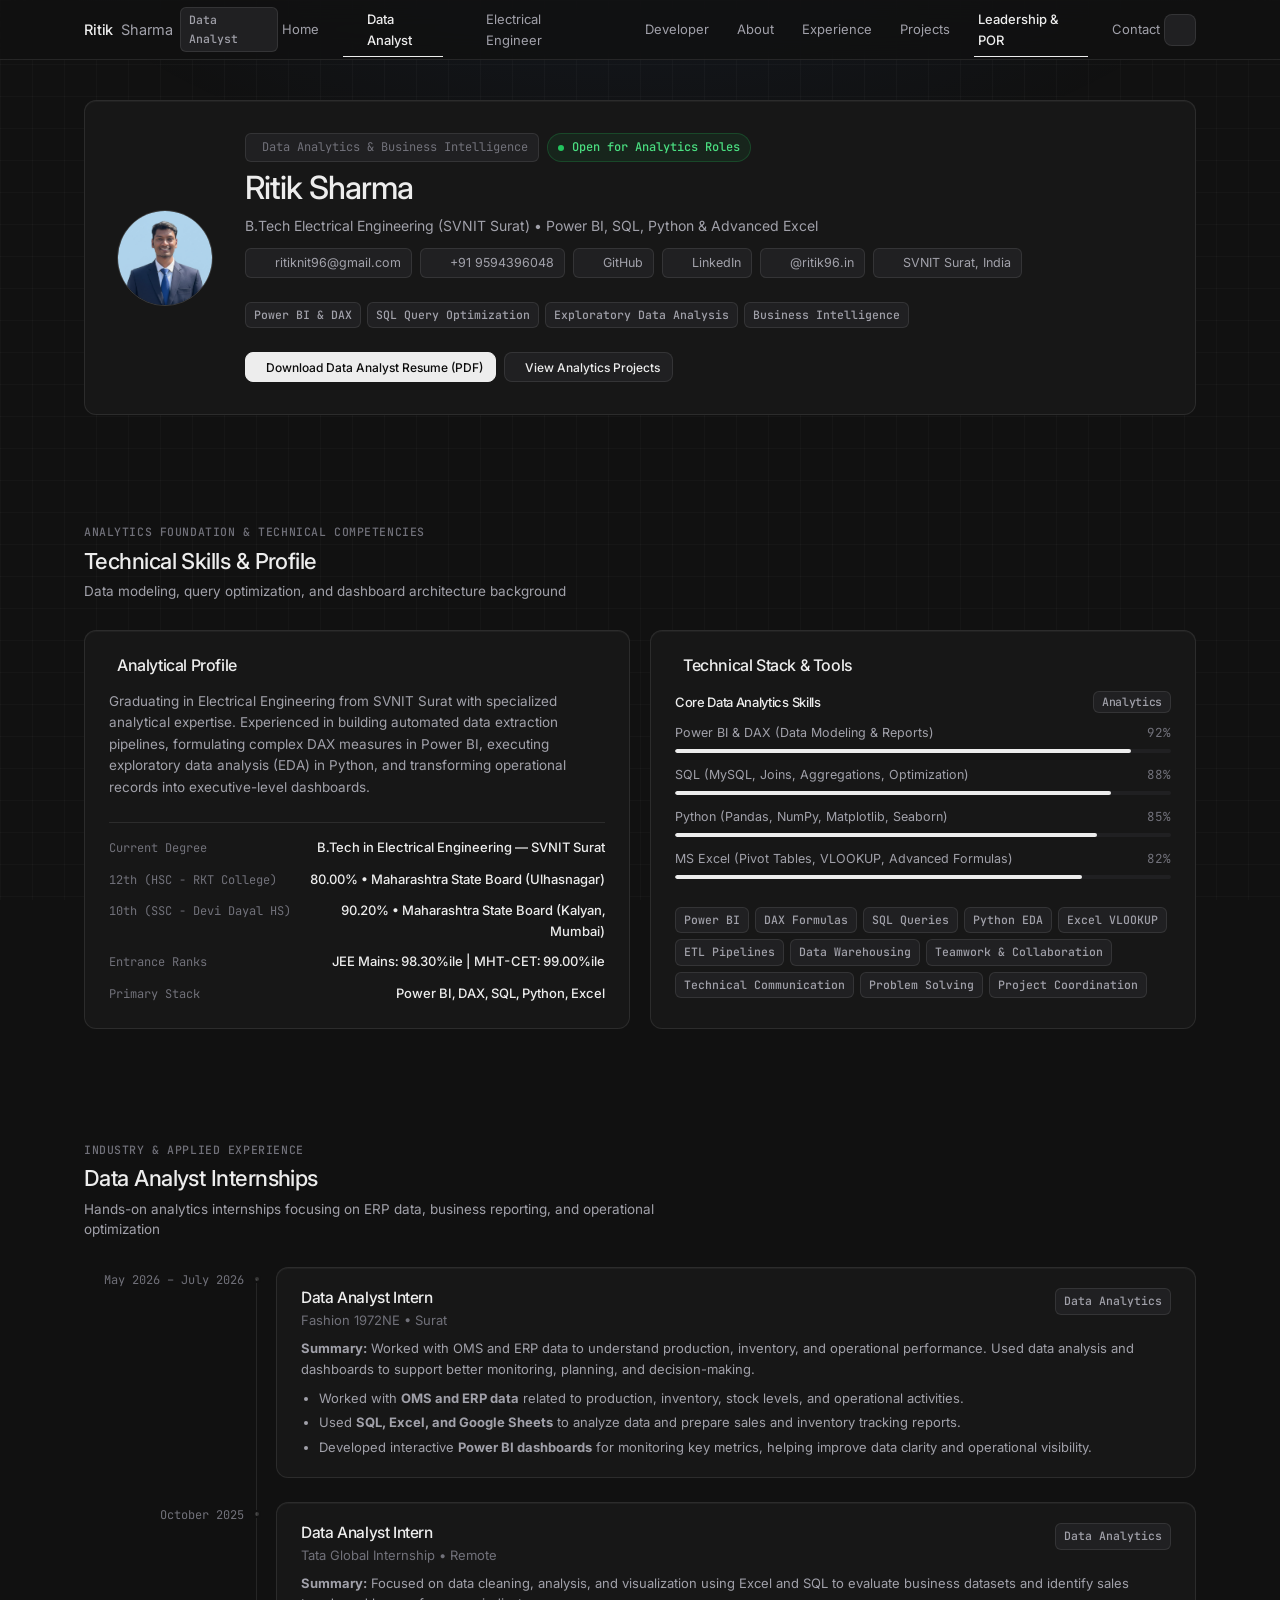
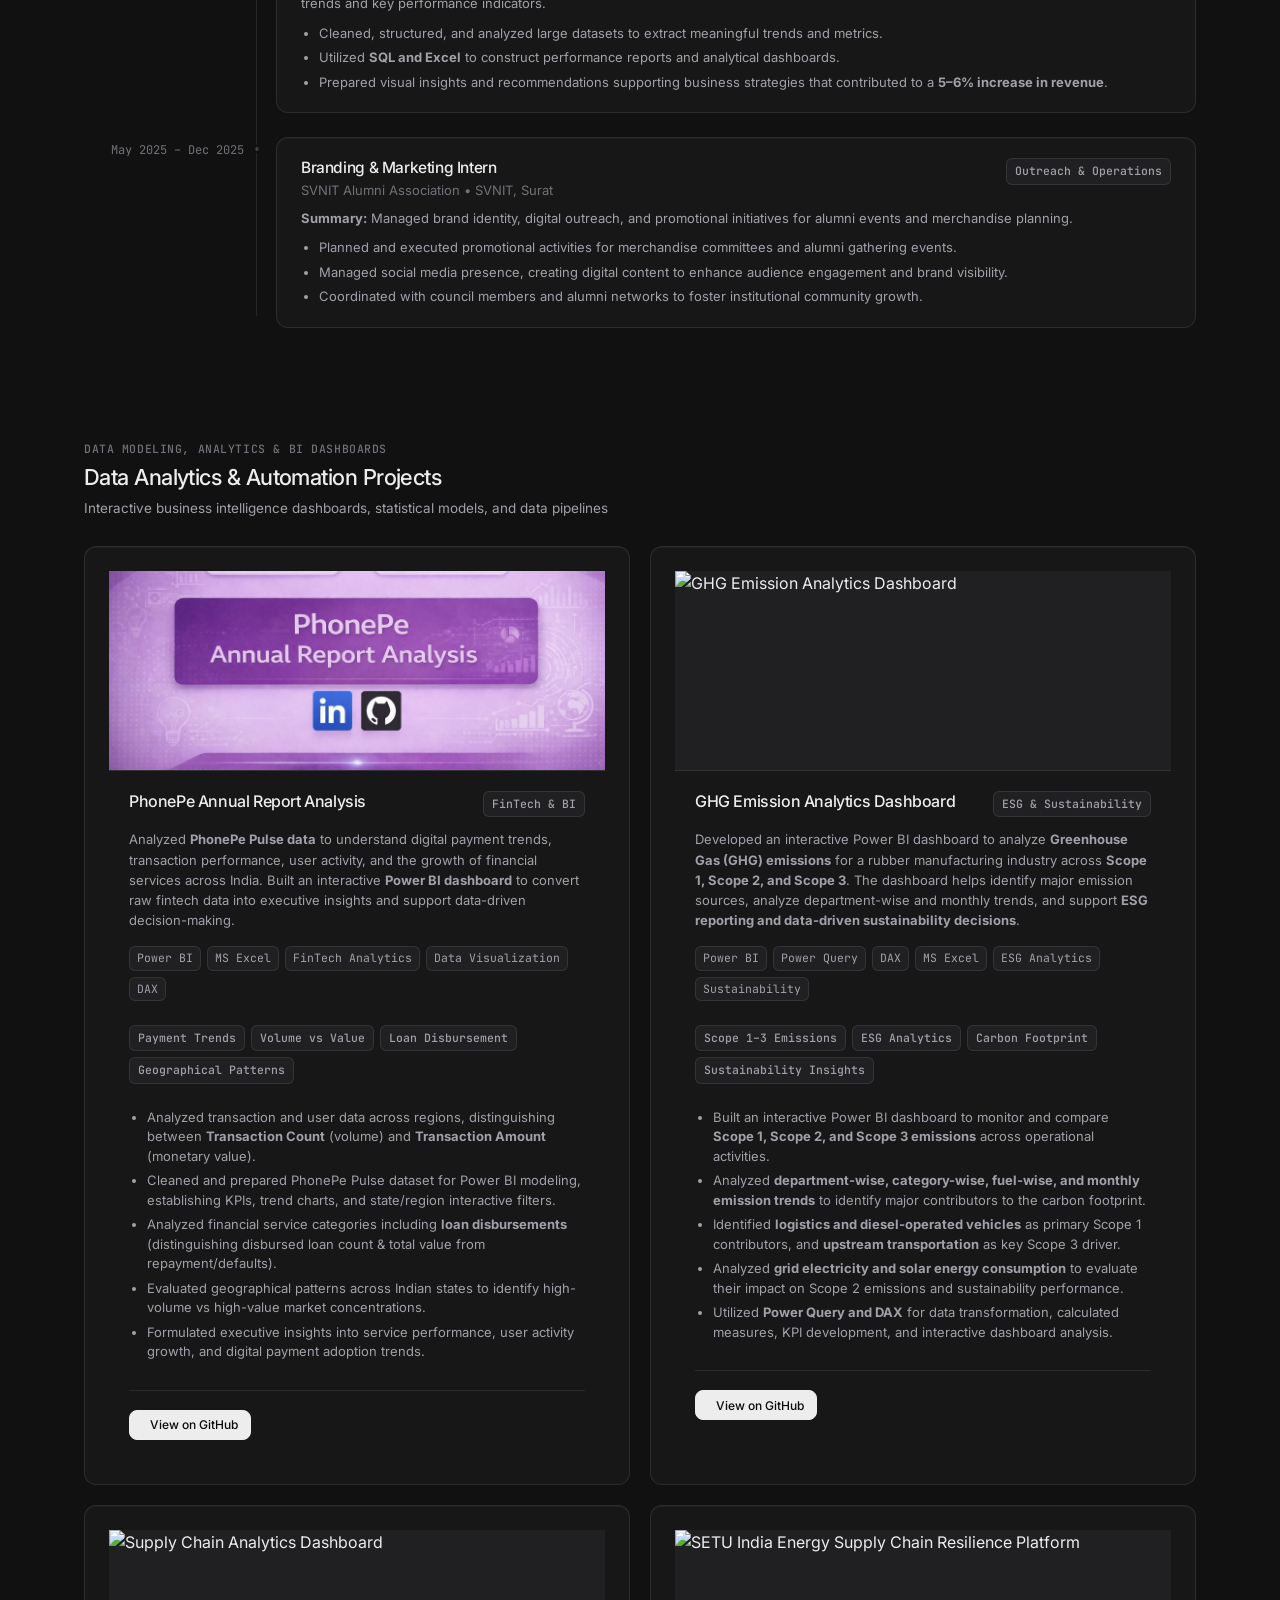
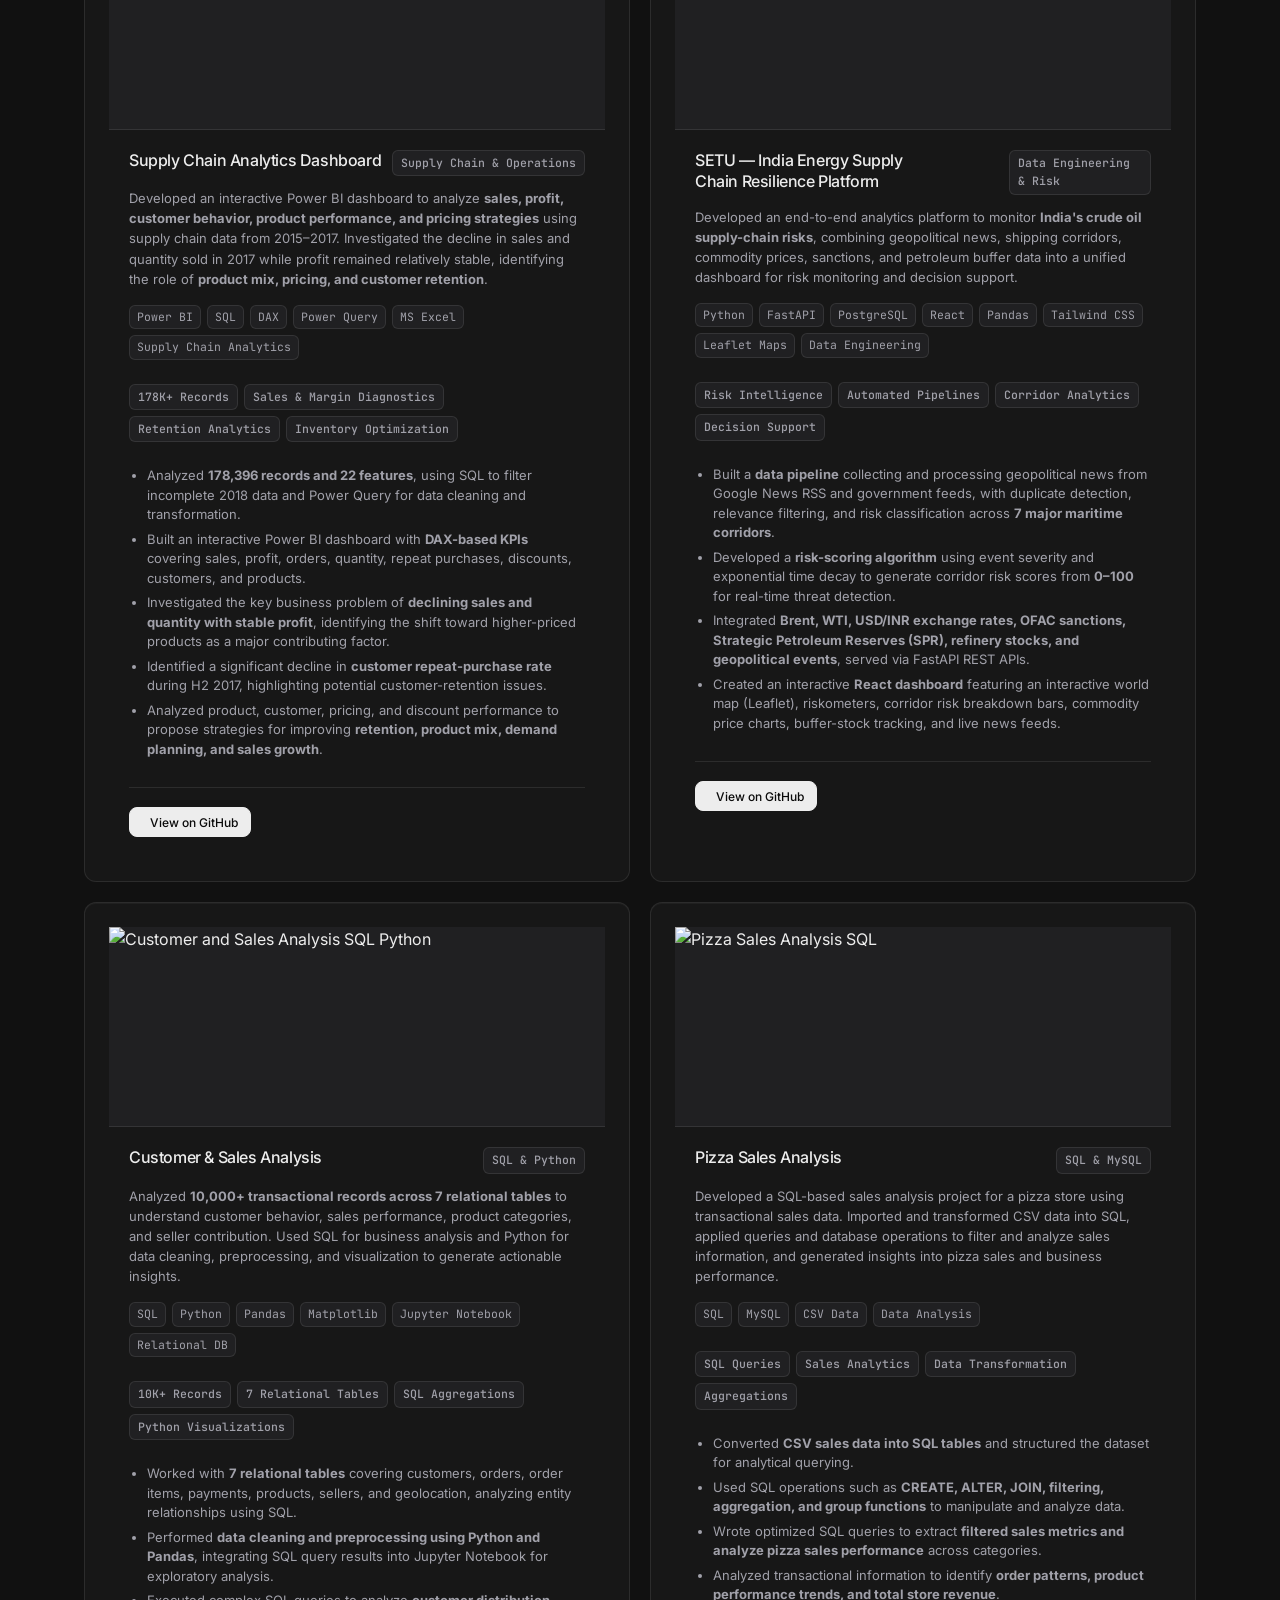
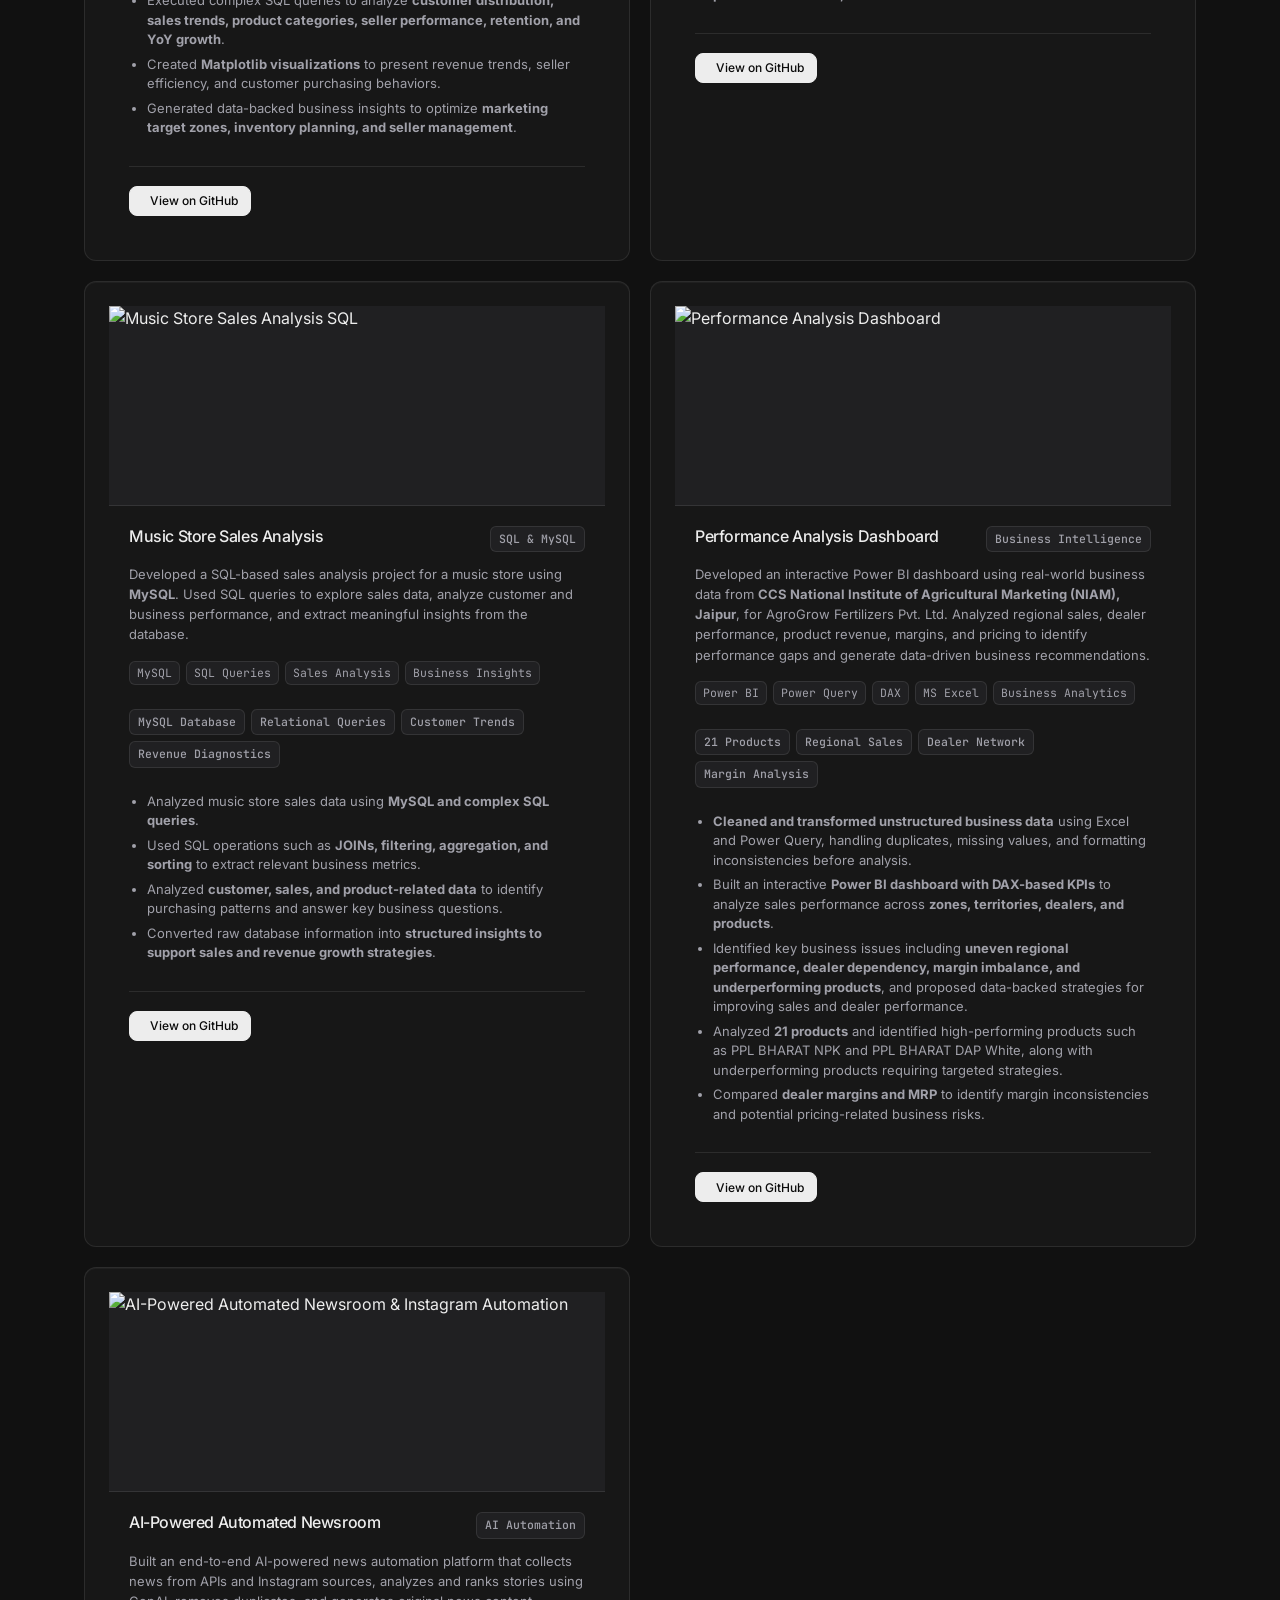
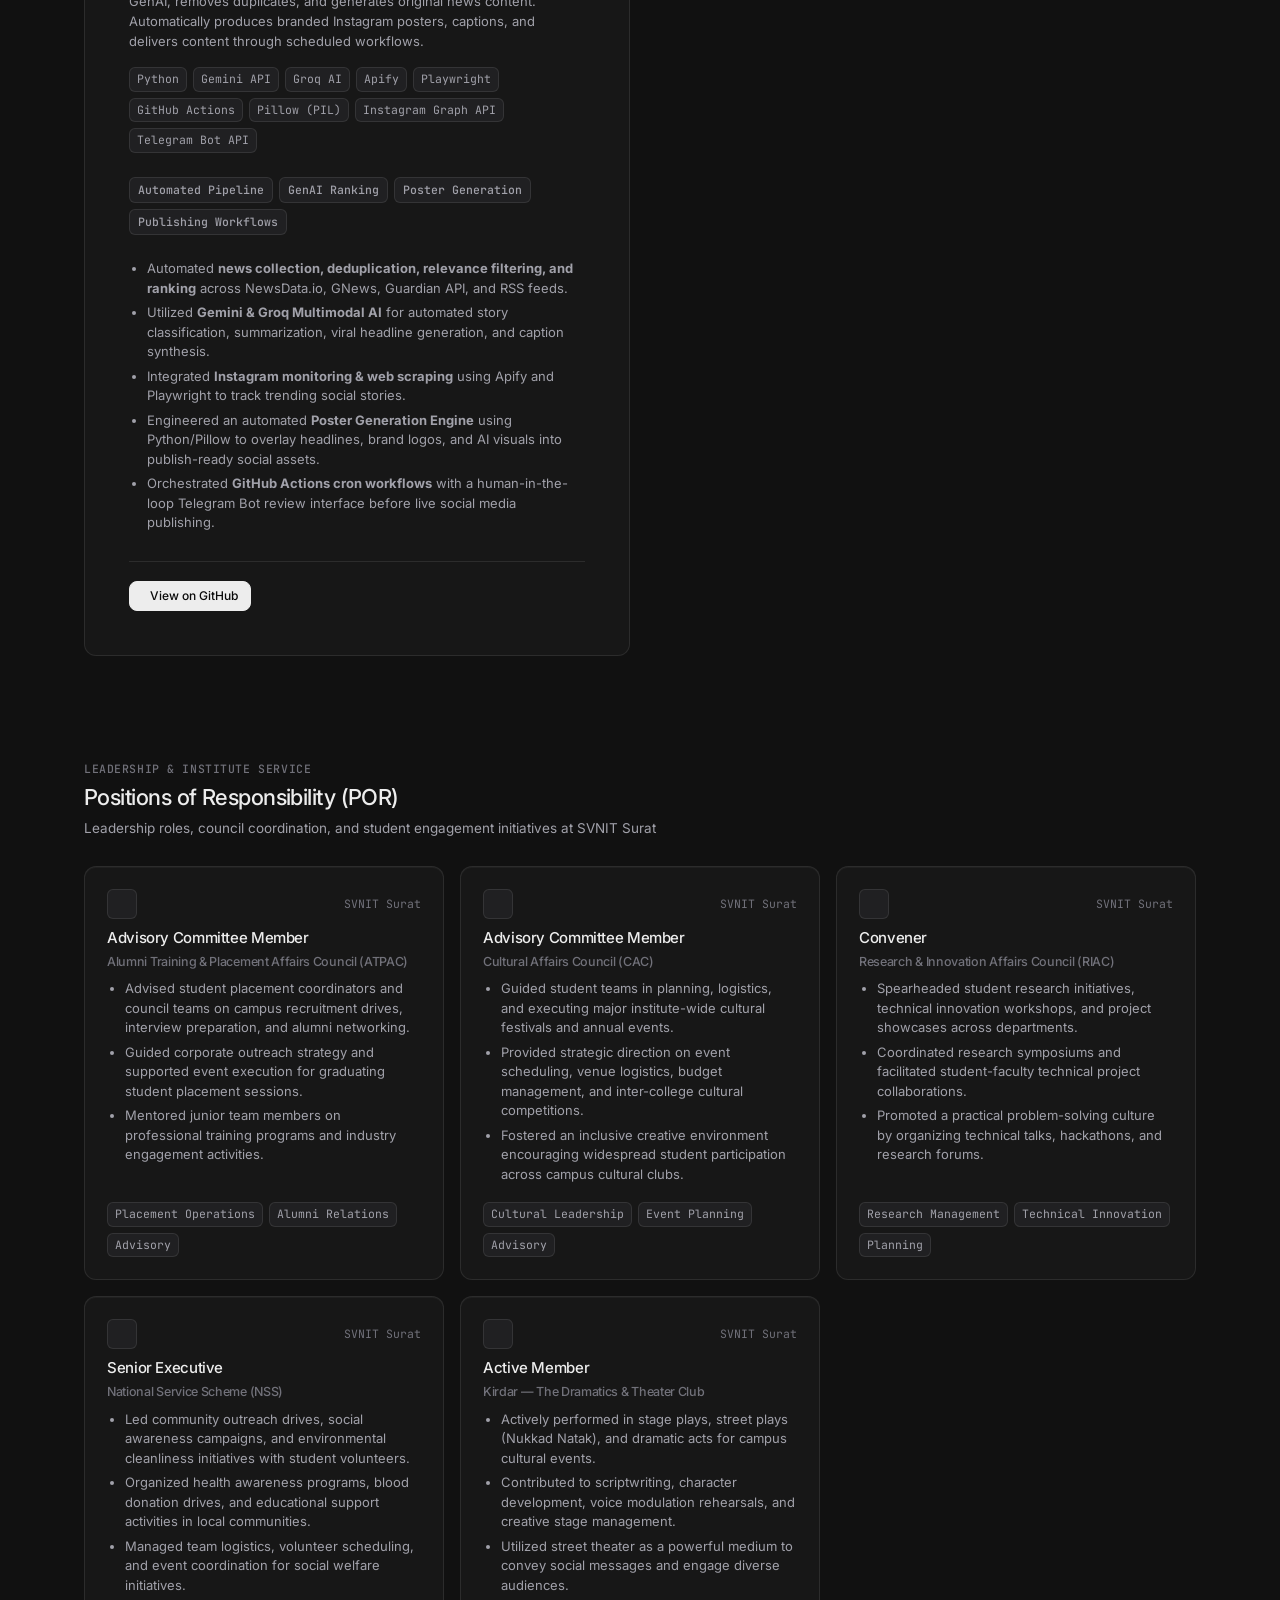
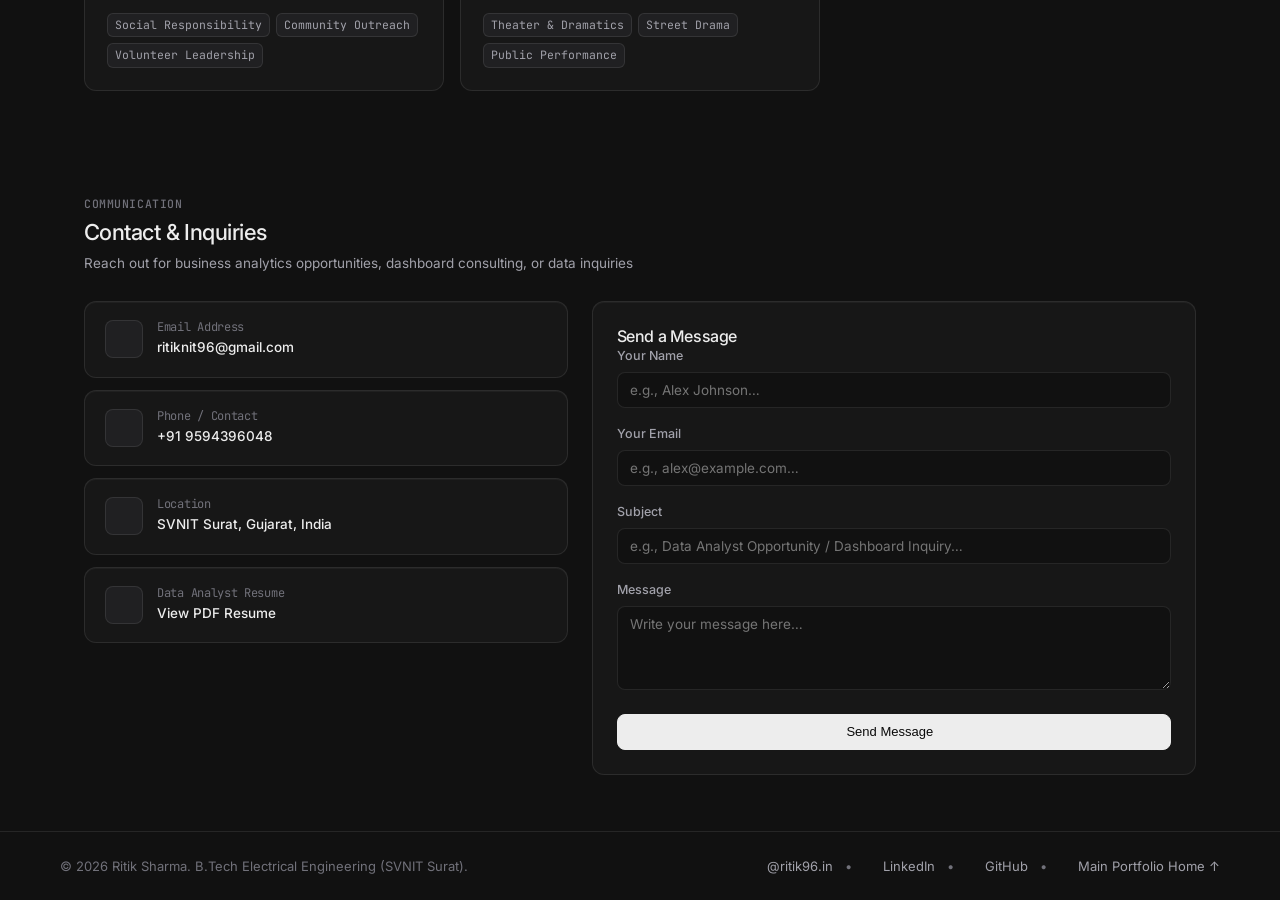
==== commit 5e6554a9: "feat: enhance website according to vercel-labs/agent-skills web interface guidelines" ====
--- a/data-analyst.html
+++ b/data-analyst.html
@@ -3,12 +3,14 @@
 <head>
     <meta charset="UTF-8">
     <meta name="viewport" content="width=device-width, initial-scale=1.0">
+    <meta name="theme-color" content="#111111">
     <title>Ritik Sharma | Data Analyst Portfolio</title>
-    <meta name="description" content="Dedicated Data Analyst Portfolio of Ritik Sharma - Power BI, SQL, Python, Excel, Data Modeling, Fashion 1972NE & Tata Global internships. B.Tech SVNIT Surat.">
+    <meta name="description" content="Dedicated Data Analyst Portfolio of Ritik Sharma - Power BI, SQL, Python, Excel, Data Modeling, Fashion 1972NE &amp; Tata Global internships. B.Tech SVNIT Surat.">
     
-    <!-- Google Fonts: Inter & JetBrains Mono -->
+    <!-- Preconnect & Fonts: Inter & JetBrains Mono -->
     <link rel="preconnect" href="https://fonts.googleapis.com">
     <link rel="preconnect" href="https://fonts.gstatic.com" crossorigin>
+    <link rel="preconnect" href="https://images.unsplash.com">
     <link href="https://fonts.googleapis.com/css2?family=Inter:wght@400;500;600&family=JetBrains+Mono:wght@400;500&display=swap" rel="stylesheet">
     
     <!-- Style Sheets -->
@@ -19,6 +21,9 @@
 </head>
 <body class="dark-theme">
 
+    <!-- Keyboard Skip Link for Accessibility -->
+    <a href="#main-content" class="skip-link">Skip to main content</a>
+
     <!-- Navigation Header -->
     <header class="navbar" id="navbar">
         <div class="nav-container">
@@ -26,16 +31,16 @@
                 Ritik <span class="logo-accent">Sharma</span> <span class="badge">Data Analyst</span>
             </a>
             
-            <nav class="nav-menu" id="nav-menu">
+            <nav class="nav-menu" id="nav-menu" aria-label="Data Analyst Page Navigation">
                 <ul>
                     <li><a href="index.html" class="nav-link">Home</a></li>
-                    <li><a href="data-analyst.html" class="nav-link active"><i data-lucide="bar-chart-3" class="footer-icon"></i> Data Analyst</a></li>
-                    <li><a href="electrical-engineering.html" class="nav-link"><i data-lucide="zap" class="footer-icon"></i> Electrical Engineer</a></li>
-                    <li><a href="developer.html" class="nav-link"><i data-lucide="code" class="footer-icon"></i> Developer</a></li>
+                    <li><a href="data-analyst.html" class="nav-link active"><i data-lucide="bar-chart-3" class="footer-icon" aria-hidden="true"></i> Data Analyst</a></li>
+                    <li><a href="electrical-engineering.html" class="nav-link"><i data-lucide="zap" class="footer-icon" aria-hidden="true"></i> Electrical Engineer</a></li>
+                    <li><a href="developer.html" class="nav-link"><i data-lucide="code" class="footer-icon" aria-hidden="true"></i> Developer</a></li>
                     <li><a href="#about" class="nav-link">About</a></li>
                     <li><a href="#experience" class="nav-link">Experience</a></li>
                     <li><a href="#projects" class="nav-link">Projects</a></li>
-                    <li><a href="#por-section" class="nav-link">Leadership & POR</a></li>
+                    <li><a href="#por-section" class="nav-link">Leadership &amp; POR</a></li>
                     <li><a href="#contact" class="nav-link">Contact</a></li>
                 </ul>
             </nav>
@@ -43,66 +48,72 @@
             <div class="nav-actions">
                 <!-- Theme Toggle Button -->
                 <button class="btn-icon" id="theme-toggle" aria-label="Toggle dark/light mode" title="Toggle Theme">
-                    <i data-lucide="sun" class="sun-icon"></i>
-                    <i data-lucide="moon" class="moon-icon"></i>
+                    <i data-lucide="sun" class="sun-icon" aria-hidden="true"></i>
+                    <i data-lucide="moon" class="moon-icon" aria-hidden="true"></i>
                 </button>
                 <!-- Mobile Menu Button -->
                 <button class="btn-icon mobile-menu-toggle" id="menu-toggle" aria-label="Open mobile menu">
-                    <i data-lucide="menu" class="open-icon"></i>
-                    <i data-lucide="x" class="close-icon"></i>
+                    <i data-lucide="menu" class="open-icon" aria-hidden="true"></i>
+                    <i data-lucide="x" class="close-icon" aria-hidden="true"></i>
                 </button>
             </div>
         </div>
     </header>
 
     <!-- Main Content Container -->
-    <main>
+    <main id="main-content">
         <!-- Hero Section -->
         <section class="hero-landing-section" id="home">
             <div class="profile-header-card card">
                 <div class="profile-avatar-box">
-                    <img src="assets/profile.jpg" alt="Ritik Sharma Photograph" class="profile-img">
+                    <img src="assets/profile.jpg" alt="Ritik Sharma Photograph" class="profile-img" width="96" height="96" fetchpriority="high">
                 </div>
                 <div class="profile-info-box">
-                    <span class="institution-badge">
-                        <i data-lucide="bar-chart-3"></i> Data Analytics & Business Intelligence
-                    </span>
+                    <div style="display: flex; gap: 8px; flex-wrap: wrap; align-items: center;">
+                        <span class="institution-badge">
+                            <i data-lucide="bar-chart-3" aria-hidden="true"></i> Data Analytics &amp; Business Intelligence
+                        </span>
+                        <div class="status-badge" aria-label="Status: Open for Data Analytics Opportunities">
+                            <span class="status-dot" aria-hidden="true"></span>
+                            <span>Open for Analytics Roles</span>
+                        </div>
+                    </div>
                     <h1 class="profile-name">Ritik Sharma</h1>
                     <p class="profile-tagline">
-                        B.Tech Electrical Engineering (SVNIT Surat) • Power BI, SQL, Python & Advanced Excel
+                        B.Tech Electrical Engineering (SVNIT Surat) • Power BI, SQL, Python &amp; Advanced Excel
                     </p>
 
                     <!-- Contact Details Pills -->
                     <div class="contact-pills">
                         <a href="mailto:ritiknit96@gmail.com" class="pill-link">
-                            <i data-lucide="mail" class="pill-icon"></i>
+                            <i data-lucide="mail" class="pill-icon" aria-hidden="true"></i>
                             ritiknit96@gmail.com
                         </a>
                         <a href="tel:+919594396048" class="pill-link">
-                            <i data-lucide="phone" class="pill-icon"></i>
+                            <i data-lucide="phone" class="pill-icon" aria-hidden="true"></i>
                             +91 9594396048
                         </a>
                         <a href="https://github.com/ritiksharma2005" target="_blank" rel="noopener noreferrer" class="pill-link">
-                            <i data-lucide="github" class="pill-icon"></i>
+                            <i data-lucide="github" class="pill-icon" aria-hidden="true"></i>
                             GitHub
                         </a>
                         <a href="https://linkedin.com" target="_blank" rel="noopener noreferrer" class="pill-link">
-                            <i data-lucide="linkedin" class="pill-icon"></i>
+                            <i data-lucide="linkedin" class="pill-icon" aria-hidden="true"></i>
                             LinkedIn
                         </a>
                         <a href="https://www.instagram.com/ritik96.in/?hl=en" target="_blank" rel="noopener noreferrer" class="pill-link">
-                            <i data-lucide="instagram" class="pill-icon"></i>
+                            <i data-lucide="instagram" class="pill-icon" aria-hidden="true"></i>
                             @ritik96.in
                         </a>
                         <span class="pill-text">
-                            <i data-lucide="map-pin" class="pill-icon"></i>
+                            <i data-lucide="map-pin" class="pill-icon" aria-hidden="true"></i>
                             SVNIT Surat, India
                         </span>
                     </div>
 
                     <!-- Core Badges & Resume CTA -->
                     <div class="domain-stats-row" style="margin-top: 16px;">
-                        <span class="badge">Power BI & DAX</span>
+                        <span class="badge">Power BI &amp; DAX</span>
                         <span class="badge">SQL Query Optimization</span>
                         <span class="badge">Exploratory Data Analysis</span>
                         <span class="badge">Business Intelligence</span>
@@ -110,10 +121,10 @@
 
                     <div style="display: flex; gap: 8px; flex-wrap: wrap; margin-top: 16px;">
                         <a href="https://drive.google.com/file/d/1p1MXulINzy2JIHfly_M4T5H72uDyWYpr/view?usp=drive_link" target="_blank" rel="noopener noreferrer" class="btn btn-primary btn-sm">
-                            <i data-lucide="file-text"></i> Download Data Analyst Resume (PDF)
+                            <i data-lucide="file-text" aria-hidden="true"></i> Download Data Analyst Resume (PDF)
                         </a>
                         <a href="#projects" class="btn btn-secondary btn-sm">
-                            <i data-lucide="folder-git-2"></i> View Analytics Projects
+                            <i data-lucide="folder-git-2" aria-hidden="true"></i> View Analytics Projects
                         </a>
                     </div>
                 </div>
@@ -123,15 +134,15 @@
         <!-- About & Skills Section -->
         <section class="section" id="about">
             <div class="section-header">
-                <span class="section-tagline">Analytics Foundation & Technical Competencies</span>
-                <h2 class="section-title">Technical Skills & Profile</h2>
-                <div class="section-line"></div>
+                <span class="section-tagline">Analytics Foundation &amp; Technical Competencies</span>
+                <h2 class="section-title">Technical Skills &amp; Profile</h2>
+                <p class="section-desc">Data modeling, query optimization, and dashboard architecture background</p>
             </div>
 
             <div class="about-grid">
                 <!-- Bio Card -->
                 <div class="card bio-card">
-                    <h3 class="card-title"><i data-lucide="user-check"></i> Analytical Profile</h3>
+                    <h3 class="card-title"><i data-lucide="user-check" aria-hidden="true"></i> Analytical Profile</h3>
                     <p class="bio-text">
                         Graduating in Electrical Engineering from SVNIT Surat with specialized analytical expertise. Experienced in building automated data extraction pipelines, formulating complex DAX measures in Power BI, executing exploratory data analysis (EDA) in Python, and transforming operational records into executive-level dashboards.
                     </p>
@@ -161,7 +172,7 @@
 
                 <!-- Technical & Soft Skills Card -->
                 <div class="card skills-card">
-                    <h3 class="card-title"><i data-lucide="sliders"></i> Technical Stack & Tools</h3>
+                    <h3 class="card-title"><i data-lucide="sliders" aria-hidden="true"></i> Technical Stack &amp; Tools</h3>
                     
                     <div class="skills-container">
                         <div class="skill-group">
@@ -172,7 +183,7 @@
                             <div class="skill-bars">
                                 <div class="skill-bar-wrapper">
                                     <div class="skill-bar-info">
-                                        <span>Power BI & DAX (Data Modeling & Reports)</span>
+                                        <span>Power BI &amp; DAX (Data Modeling &amp; Reports)</span>
                                         <span>92%</span>
                                     </div>
                                     <div class="skill-bar"><div class="skill-progress" style="width: 92%"></div></div>
@@ -211,7 +222,7 @@
                         <span class="badge">Excel VLOOKUP</span>
                         <span class="badge">ETL Pipelines</span>
                         <span class="badge">Data Warehousing</span>
-                        <span class="badge">Teamwork & Collaboration</span>
+                        <span class="badge">Teamwork &amp; Collaboration</span>
                         <span class="badge">Technical Communication</span>
                         <span class="badge">Problem Solving</span>
                         <span class="badge">Project Coordination</span>
@@ -223,9 +234,9 @@
         <!-- Experience Timeline Section -->
         <section class="section" id="experience">
             <div class="section-header">
-                <span class="section-tagline">Industry & Applied Experience</span>
+                <span class="section-tagline">Industry &amp; Applied Experience</span>
                 <h2 class="section-title">Data Analyst Internships</h2>
-                <div class="section-line"></div>
+                <p class="section-desc">Hands-on analytics internships focusing on ERP data, business reporting, and operational optimization</p>
             </div>
 
             <div class="timeline">
@@ -282,10 +293,10 @@
                     <div class="timeline-content card">
                         <div class="timeline-header-row">
                             <div>
-                                <h4 class="timeline-title">Branding & Marketing Intern</h4>
+                                <h4 class="timeline-title">Branding &amp; Marketing Intern</h4>
                                 <div class="timeline-subtitle">SVNIT Alumni Association • SVNIT, Surat</div>
                             </div>
-                            <span class="badge">Outreach & Operations</span>
+                            <span class="badge">Outreach &amp; Operations</span>
                         </div>
                         <p class="timeline-text">
                             <strong>Summary:</strong> Managed brand identity, digital outreach, and promotional initiatives for alumni events and merchandise planning.
@@ -303,21 +314,21 @@
         <!-- Projects Showcase Section -->
         <section class="section" id="projects">
             <div class="section-header">
-                <span class="section-tagline">Data Modeling, Analytics & BI Dashboards</span>
-                <h2 class="section-title">Data Analytics & Automation Projects</h2>
-                <div class="section-line"></div>
+                <span class="section-tagline">Data Modeling, Analytics &amp; BI Dashboards</span>
+                <h2 class="section-title">Data Analytics &amp; Automation Projects</h2>
+                <p class="section-desc">Interactive business intelligence dashboards, statistical models, and data pipelines</p>
             </div>
 
             <div class="project-grid">
                 <!-- Project 1: PhonePe Annual Report Analysis -->
                 <div class="card project-card">
                     <div class="project-img-box">
-                        <img src="assets/phonepe_cover.jpg" alt="PhonePe Annual Report Analysis Dashboard" class="project-img">
+                        <img src="assets/phonepe_cover.jpg" alt="PhonePe Annual Report Analysis Dashboard" class="project-img" width="800" height="500" loading="lazy">
                     </div>
                     <div class="project-details-box">
                         <div class="project-title-row">
                             <h3 class="project-card-title">PhonePe Annual Report Analysis</h3>
-                            <span class="badge">FinTech & BI</span>
+                            <span class="badge">FinTech &amp; BI</span>
                         </div>
                         <p class="project-desc">
                             Analyzed <strong>PhonePe Pulse data</strong> to understand digital payment trends, transaction performance, user activity, and the growth of financial services across India. Built an interactive <strong>Power BI dashboard</strong> to convert raw fintech data into executive insights and support data-driven decision-making.
@@ -341,14 +352,14 @@
                         <ul class="timeline-bullet-list" style="margin-top: 12px;">
                             <li>Analyzed transaction and user data across regions, distinguishing between <strong>Transaction Count</strong> (volume) and <strong>Transaction Amount</strong> (monetary value).</li>
                             <li>Cleaned and prepared PhonePe Pulse dataset for Power BI modeling, establishing KPIs, trend charts, and state/region interactive filters.</li>
-                            <li>Analyzed financial service categories including <strong>loan disbursements</strong> (distinguishing disbursed loan count & total value from repayment/defaults).</li>
+                            <li>Analyzed financial service categories including <strong>loan disbursements</strong> (distinguishing disbursed loan count &amp; total value from repayment/defaults).</li>
                             <li>Evaluated geographical patterns across Indian states to identify high-volume vs high-value market concentrations.</li>
                             <li>Formulated executive insights into service performance, user activity growth, and digital payment adoption trends.</li>
                         </ul>
 
                         <div class="project-actions" style="margin-top: 16px; border-top: 1px solid var(--border-hairline); padding-top: 16px;">
                             <a href="https://github.com/ritiksharma2005/PhonePe-Annual-Repoart-Analysis" target="_blank" rel="noopener noreferrer" class="btn btn-primary btn-sm">
-                                <i data-lucide="github"></i> View on GitHub
+                                <i data-lucide="github" aria-hidden="true"></i> View on GitHub
                             </a>
                         </div>
                     </div>
@@ -357,12 +368,12 @@
                 <!-- Project 2: GHG Emission Analytics Dashboard -->
                 <div class="card project-card">
                     <div class="project-img-box">
-                        <img src="https://images.unsplash.com/photo-1460925895917-afdab827c52f?fit=crop&w=800&h=500&q=80" alt="GHG Emission Analytics Dashboard" class="project-img">
+                        <img src="https://images.unsplash.com/photo-1460925895917-afdab827c52f?fit=crop&amp;w=800&amp;h=500&amp;q=80" alt="GHG Emission Analytics Dashboard" class="project-img" width="800" height="500" loading="lazy">
                     </div>
                     <div class="project-details-box">
                         <div class="project-title-row">
                             <h3 class="project-card-title">GHG Emission Analytics Dashboard</h3>
-                            <span class="badge">ESG & Sustainability</span>
+                            <span class="badge">ESG &amp; Sustainability</span>
                         </div>
                         <p class="project-desc">
                             Developed an interactive Power BI dashboard to analyze <strong>Greenhouse Gas (GHG) emissions</strong> for a rubber manufacturing industry across <strong>Scope 1, Scope 2, and Scope 3</strong>. The dashboard helps identify major emission sources, analyze department-wise and monthly trends, and support <strong>ESG reporting and data-driven sustainability decisions</strong>.
@@ -394,7 +405,7 @@
 
                         <div class="project-actions" style="margin-top: 16px; border-top: 1px solid var(--border-hairline); padding-top: 16px;">
                             <a href="https://github.com/ritiksharma2005/sustainability_powerBI" target="_blank" rel="noopener noreferrer" class="btn btn-primary btn-sm">
-                                <i data-lucide="github"></i> View on GitHub
+                                <i data-lucide="github" aria-hidden="true"></i> View on GitHub
                             </a>
                         </div>
                     </div>
@@ -403,12 +414,12 @@
                 <!-- Project 3: Supply Chain Analytics Dashboard -->
                 <div class="card project-card">
                     <div class="project-img-box">
-                        <img src="https://images.unsplash.com/photo-1586528116311-ad8dd3c8310d?fit=crop&w=800&h=500&q=80" alt="Supply Chain Analytics Dashboard" class="project-img">
+                        <img src="https://images.unsplash.com/photo-1586528116311-ad8dd3c8310d?fit=crop&amp;w=800&amp;h=500&amp;q=80" alt="Supply Chain Analytics Dashboard" class="project-img" width="800" height="500" loading="lazy">
                     </div>
                     <div class="project-details-box">
                         <div class="project-title-row">
                             <h3 class="project-card-title">Supply Chain Analytics Dashboard</h3>
-                            <span class="badge">Supply Chain & Operations</span>
+                            <span class="badge">Supply Chain &amp; Operations</span>
                         </div>
                         <p class="project-desc">
                             Developed an interactive Power BI dashboard to analyze <strong>sales, profit, customer behavior, product performance, and pricing strategies</strong> using supply chain data from 2015–2017. Investigated the decline in sales and quantity sold in 2017 while profit remained relatively stable, identifying the role of <strong>product mix, pricing, and customer retention</strong>.
@@ -425,7 +436,7 @@
                         <!-- Key Highlights -->
                         <div class="domain-stats-row" style="margin-top: 12px;">
                             <span class="badge">178K+ Records</span>
-                            <span class="badge">Sales & Margin Diagnostics</span>
+                            <span class="badge">Sales &amp; Margin Diagnostics</span>
                             <span class="badge">Retention Analytics</span>
                             <span class="badge">Inventory Optimization</span>
                         </div>
@@ -440,7 +451,7 @@
 
                         <div class="project-actions" style="margin-top: 16px; border-top: 1px solid var(--border-hairline); padding-top: 16px;">
                             <a href="https://github.com/ritiksharma2005/Supply-Chain-dashboard" target="_blank" rel="noopener noreferrer" class="btn btn-primary btn-sm">
-                                <i data-lucide="github"></i> View on GitHub
+                                <i data-lucide="github" aria-hidden="true"></i> View on GitHub
                             </a>
                         </div>
                     </div>
@@ -449,12 +460,12 @@
                 <!-- Project 4: SETU Energy Supply Chain Resilience Platform -->
                 <div class="card project-card">
                     <div class="project-img-box">
-                        <img src="https://images.unsplash.com/photo-1581094794329-c8112a89af12?fit=crop&w=800&h=500&q=80" alt="SETU India Energy Supply Chain Resilience Platform" class="project-img">
+                        <img src="https://images.unsplash.com/photo-1581094794329-c8112a89af12?fit=crop&amp;w=800&amp;h=500&amp;q=80" alt="SETU India Energy Supply Chain Resilience Platform" class="project-img" width="800" height="500" loading="lazy">
                     </div>
                     <div class="project-details-box">
                         <div class="project-title-row">
                             <h3 class="project-card-title">SETU — India Energy Supply Chain Resilience Platform</h3>
-                            <span class="badge">Data Engineering & Risk</span>
+                            <span class="badge">Data Engineering &amp; Risk</span>
                         </div>
                         <p class="project-desc">
                             Developed an end-to-end analytics platform to monitor <strong>India's crude oil supply-chain risks</strong>, combining geopolitical news, shipping corridors, commodity prices, sanctions, and petroleum buffer data into a unified dashboard for risk monitoring and decision support.
@@ -487,7 +498,7 @@
 
                         <div class="project-actions" style="margin-top: 16px; border-top: 1px solid var(--border-hairline); padding-top: 16px;">
                             <a href="https://github.com/ritiksharma2005/SETU-Energy-Supply-Chain-Analytics-Platform-" target="_blank" rel="noopener noreferrer" class="btn btn-primary btn-sm">
-                                <i data-lucide="github"></i> View on GitHub
+                                <i data-lucide="github" aria-hidden="true"></i> View on GitHub
                             </a>
                         </div>
                     </div>
@@ -496,12 +507,12 @@
                 <!-- Project 5: Customer & Sales Analysis (SQL & Python) -->
                 <div class="card project-card">
                     <div class="project-img-box">
-                        <img src="https://images.unsplash.com/photo-1543269865-cbf427effbad?fit=crop&w=800&h=500&q=80" alt="Customer and Sales Analysis SQL Python" class="project-img">
+                        <img src="https://images.unsplash.com/photo-1543269865-cbf427effbad?fit=crop&amp;w=800&amp;h=500&amp;q=80" alt="Customer and Sales Analysis SQL Python" class="project-img" width="800" height="500" loading="lazy">
                     </div>
                     <div class="project-details-box">
                         <div class="project-title-row">
-                            <h3 class="project-card-title">Customer & Sales Analysis</h3>
-                            <span class="badge">SQL & Python</span>
+                            <h3 class="project-card-title">Customer &amp; Sales Analysis</h3>
+                            <span class="badge">SQL &amp; Python</span>
                         </div>
                         <p class="project-desc">
                             Analyzed <strong>10,000+ transactional records across 7 relational tables</strong> to understand customer behavior, sales performance, product categories, and seller contribution. Used SQL for business analysis and Python for data cleaning, preprocessing, and visualization to generate actionable insights.
@@ -533,7 +544,7 @@
 
                         <div class="project-actions" style="margin-top: 16px; border-top: 1px solid var(--border-hairline); padding-top: 16px;">
                             <a href="https://github.com/ritiksharma2005/Customer-Sales-Analysis-using-SQL-and-Python#-customer--sales-analysis-using-sql-and-python" target="_blank" rel="noopener noreferrer" class="btn btn-primary btn-sm">
-                                <i data-lucide="github"></i> View on GitHub
+                                <i data-lucide="github" aria-hidden="true"></i> View on GitHub
                             </a>
                         </div>
                     </div>
@@ -542,12 +553,12 @@
                 <!-- Project 6: Pizza Sales Analysis (SQL) -->
                 <div class="card project-card">
                     <div class="project-img-box">
-                        <img src="https://images.unsplash.com/photo-1513104890138-7c749659a591?fit=crop&w=800&h=500&q=80" alt="Pizza Sales Analysis SQL" class="project-img">
+                        <img src="https://images.unsplash.com/photo-1513104890138-7c749659a591?fit=crop&amp;w=800&amp;h=500&amp;q=80" alt="Pizza Sales Analysis SQL" class="project-img" width="800" height="500" loading="lazy">
                     </div>
                     <div class="project-details-box">
                         <div class="project-title-row">
                             <h3 class="project-card-title">Pizza Sales Analysis</h3>
-                            <span class="badge">SQL & MySQL</span>
+                            <span class="badge">SQL &amp; MySQL</span>
                         </div>
                         <p class="project-desc">
                             Developed a SQL-based sales analysis project for a pizza store using transactional sales data. Imported and transformed CSV data into SQL, applied queries and database operations to filter and analyze sales information, and generated insights into pizza sales and business performance.
@@ -576,7 +587,7 @@
 
                         <div class="project-actions" style="margin-top: 16px; border-top: 1px solid var(--border-hairline); padding-top: 16px;">
                             <a href="https://github.com/ritiksharma2005/PIZZA-SALES-ANALYSIS---SQL" target="_blank" rel="noopener noreferrer" class="btn btn-primary btn-sm">
-                                <i data-lucide="github"></i> View on GitHub
+                                <i data-lucide="github" aria-hidden="true"></i> View on GitHub
                             </a>
                         </div>
                     </div>
@@ -585,12 +596,12 @@
                 <!-- Project 7: Music Store Sales Analysis (SQL & MySQL) -->
                 <div class="card project-card">
                     <div class="project-img-box">
-                        <img src="https://images.unsplash.com/photo-1511671782779-c97d3d27a1d4?fit=crop&w=800&h=500&q=80" alt="Music Store Sales Analysis SQL" class="project-img">
+                        <img src="https://images.unsplash.com/photo-1511671782779-c97d3d27a1d4?fit=crop&amp;w=800&amp;h=500&amp;q=80" alt="Music Store Sales Analysis SQL" class="project-img" width="800" height="500" loading="lazy">
                     </div>
                     <div class="project-details-box">
                         <div class="project-title-row">
                             <h3 class="project-card-title">Music Store Sales Analysis</h3>
-                            <span class="badge">SQL & MySQL</span>
+                            <span class="badge">SQL &amp; MySQL</span>
                         </div>
                         <p class="project-desc">
                             Developed a SQL-based sales analysis project for a music store using <strong>MySQL</strong>. Used SQL queries to explore sales data, analyze customer and business performance, and extract meaningful insights from the database.
@@ -619,7 +630,7 @@
 
                         <div class="project-actions" style="margin-top: 16px; border-top: 1px solid var(--border-hairline); padding-top: 16px;">
                             <a href="https://github.com/ritiksharma2005/Music-store---SQL" target="_blank" rel="noopener noreferrer" class="btn btn-primary btn-sm">
-                                <i data-lucide="github"></i> View on GitHub
+                                <i data-lucide="github" aria-hidden="true"></i> View on GitHub
                             </a>
                         </div>
                     </div>
@@ -628,7 +639,7 @@
                 <!-- Project 8: Performance Analysis Dashboard (AgroGrow) -->
                 <div class="card project-card">
                     <div class="project-img-box">
-                        <img src="https://images.unsplash.com/photo-1551288049-bebda4e38f71?fit=crop&w=800&h=500&q=80" alt="Performance Analysis Dashboard" class="project-img">
+                        <img src="https://images.unsplash.com/photo-1551288049-bebda4e38f71?fit=crop&amp;w=800&amp;h=500&amp;q=80" alt="Performance Analysis Dashboard" class="project-img" width="800" height="500" loading="lazy">
                     </div>
                     <div class="project-details-box">
                         <div class="project-title-row">
@@ -664,7 +675,7 @@
 
                         <div class="project-actions" style="margin-top: 16px; border-top: 1px solid var(--border-hairline); padding-top: 16px;">
                             <a href="https://github.com/ritiksharma2005/Performance-Analysis-Dashboard-Power-BI-" target="_blank" rel="noopener noreferrer" class="btn btn-primary btn-sm">
-                                <i data-lucide="github"></i> View on GitHub
+                                <i data-lucide="github" aria-hidden="true"></i> View on GitHub
                             </a>
                         </div>
                     </div>
@@ -673,7 +684,7 @@
                 <!-- Project 9: AI-Powered Automated Newsroom -->
                 <div class="card project-card">
                     <div class="project-img-box">
-                        <img src="https://images.unsplash.com/photo-1618005182384-a83a8bd57fbe?fit=crop&w=800&h=500&q=80" alt="AI-Powered Automated Newsroom & Instagram Automation" class="project-img">
+                        <img src="https://images.unsplash.com/photo-1618005182384-a83a8bd57fbe?fit=crop&amp;w=800&amp;h=500&amp;q=80" alt="AI-Powered Automated Newsroom &amp; Instagram Automation" class="project-img" width="800" height="500" loading="lazy">
                     </div>
                     <div class="project-details-box">
                         <div class="project-title-row">
@@ -705,15 +716,15 @@
 
                         <ul class="timeline-bullet-list" style="margin-top: 12px;">
                             <li>Automated <strong>news collection, deduplication, relevance filtering, and ranking</strong> across NewsData.io, GNews, Guardian API, and RSS feeds.</li>
-                            <li>Utilized <strong>Gemini & Groq Multimodal AI</strong> for automated story classification, summarization, viral headline generation, and caption synthesis.</li>
-                            <li>Integrated <strong>Instagram monitoring & web scraping</strong> using Apify and Playwright to track trending social stories.</li>
+                            <li>Utilized <strong>Gemini &amp; Groq Multimodal AI</strong> for automated story classification, summarization, viral headline generation, and caption synthesis.</li>
+                            <li>Integrated <strong>Instagram monitoring &amp; web scraping</strong> using Apify and Playwright to track trending social stories.</li>
                             <li>Engineered an automated <strong>Poster Generation Engine</strong> using Python/Pillow to overlay headlines, brand logos, and AI visuals into publish-ready social assets.</li>
                             <li>Orchestrated <strong>GitHub Actions cron workflows</strong> with a human-in-the-loop Telegram Bot review interface before live social media publishing.</li>
                         </ul>
 
                         <div class="project-actions" style="margin-top: 16px; border-top: 1px solid var(--border-hairline); padding-top: 16px;">
                             <a href="https://github.com/ritiksharma2005/news_post" target="_blank" rel="noopener noreferrer" class="btn btn-primary btn-sm">
-                                <i data-lucide="github"></i> View on GitHub
+                                <i data-lucide="github" aria-hidden="true"></i> View on GitHub
                             </a>
                         </div>
                     </div>
@@ -724,10 +735,9 @@
         <!-- Positions of Responsibility Section -->
         <section class="por-section" id="por-section">
             <div class="section-header">
-                <span class="section-tagline">Leadership & Institute Service</span>
+                <span class="section-tagline">Leadership &amp; Institute Service</span>
                 <h2 class="section-title">Positions of Responsibility (POR)</h2>
-                <div class="section-line"></div>
-                <p class="section-desc-center">Leadership roles, council coordination, and student engagement initiatives at SVNIT Surat</p>
+                <p class="section-desc">Leadership roles, council coordination, and student engagement initiatives at SVNIT Surat</p>
             </div>
 
             <div class="por-grid-cards">
@@ -735,12 +745,12 @@
                 <div class="card por-card-item">
                     <div class="por-header-row">
                         <div class="por-icon-box">
-                            <i data-lucide="award"></i>
-                        </div>
-                        <span class="por-inst">SVNIT, Surat</span>
+                            <i data-lucide="award" aria-hidden="true"></i>
+                        </div>
+                        <span class="por-inst">SVNIT Surat</span>
                     </div>
                     <h3 class="por-card-title">Advisory Committee Member</h3>
-                    <h4 class="por-card-org">Alumni Training & Placement Affairs Council (ATPAC)</h4>
+                    <h4 class="por-card-org">Alumni Training &amp; Placement Affairs Council (ATPAC)</h4>
                     <ul class="timeline-bullet-list">
                         <li>Advised student placement coordinators and council teams on campus recruitment drives, interview preparation, and alumni networking.</li>
                         <li>Guided corporate outreach strategy and supported event execution for graduating student placement sessions.</li>
@@ -757,9 +767,9 @@
                 <div class="card por-card-item">
                     <div class="por-header-row">
                         <div class="por-icon-box">
-                            <i data-lucide="sparkles"></i>
-                        </div>
-                        <span class="por-inst">SVNIT, Surat</span>
+                            <i data-lucide="sparkles" aria-hidden="true"></i>
+                        </div>
+                        <span class="por-inst">SVNIT Surat</span>
                     </div>
                     <h3 class="por-card-title">Advisory Committee Member</h3>
                     <h4 class="por-card-org">Cultural Affairs Council (CAC)</h4>
@@ -779,12 +789,12 @@
                 <div class="card por-card-item">
                     <div class="por-header-row">
                         <div class="por-icon-box">
-                            <i data-lucide="lightbulb"></i>
-                        </div>
-                        <span class="por-inst">SVNIT, Surat</span>
+                            <i data-lucide="lightbulb" aria-hidden="true"></i>
+                        </div>
+                        <span class="por-inst">SVNIT Surat</span>
                     </div>
                     <h3 class="por-card-title">Convener</h3>
-                    <h4 class="por-card-org">Research & Innovation Affairs Council (RIAC)</h4>
+                    <h4 class="por-card-org">Research &amp; Innovation Affairs Council (RIAC)</h4>
                     <ul class="timeline-bullet-list">
                         <li>Spearheaded student research initiatives, technical innovation workshops, and project showcases across departments.</li>
                         <li>Coordinated research symposiums and facilitated student-faculty technical project collaborations.</li>
@@ -801,9 +811,9 @@
                 <div class="card por-card-item">
                     <div class="por-header-row">
                         <div class="por-icon-box">
-                            <i data-lucide="heart"></i>
-                        </div>
-                        <span class="por-inst">SVNIT, Surat</span>
+                            <i data-lucide="heart" aria-hidden="true"></i>
+                        </div>
+                        <span class="por-inst">SVNIT Surat</span>
                     </div>
                     <h3 class="por-card-title">Senior Executive</h3>
                     <h4 class="por-card-org">National Service Scheme (NSS)</h4>
@@ -823,19 +833,19 @@
                 <div class="card por-card-item">
                     <div class="por-header-row">
                         <div class="por-icon-box">
-                            <i data-lucide="clapperboard"></i>
-                        </div>
-                        <span class="por-inst">SVNIT, Surat</span>
+                            <i data-lucide="clapperboard" aria-hidden="true"></i>
+                        </div>
+                        <span class="por-inst">SVNIT Surat</span>
                     </div>
                     <h3 class="por-card-title">Active Member</h3>
-                    <h4 class="por-card-org">Kirdar — The Dramatics & Theater Club</h4>
+                    <h4 class="por-card-org">Kirdar — The Dramatics &amp; Theater Club</h4>
                     <ul class="timeline-bullet-list">
                         <li>Actively performed in stage plays, street plays (Nukkad Natak), and dramatic acts for campus cultural events.</li>
                         <li>Contributed to scriptwriting, character development, voice modulation rehearsals, and creative stage management.</li>
                         <li>Utilized street theater as a powerful medium to convey social messages and engage diverse audiences.</li>
                     </ul>
                     <div class="por-skills-tags">
-                        <span class="tag">Theater & Dramatics</span>
+                        <span class="tag">Theater &amp; Dramatics</span>
                         <span class="tag">Street Drama</span>
                         <span class="tag">Public Performance</span>
                     </div>
@@ -847,15 +857,15 @@
         <section class="section" id="contact">
             <div class="section-header">
                 <span class="section-tagline">Communication</span>
-                <h2 class="section-title">Contact & Inquiries</h2>
-                <div class="section-line"></div>
+                <h2 class="section-title">Contact &amp; Inquiries</h2>
+                <p class="section-desc">Reach out for business analytics opportunities, dashboard consulting, or data inquiries</p>
             </div>
 
             <div class="contact-grid">
                 <div class="contact-info">
                     <div class="card info-card">
                         <div class="info-icon-box">
-                            <i data-lucide="mail"></i>
+                            <i data-lucide="mail" aria-hidden="true"></i>
                         </div>
                         <div class="info-content">
                             <h4>Email Address</h4>
@@ -865,7 +875,7 @@
 
                     <div class="card info-card">
                         <div class="info-icon-box">
-                            <i data-lucide="phone"></i>
+                            <i data-lucide="phone" aria-hidden="true"></i>
                         </div>
                         <div class="info-content">
                             <h4>Phone / Contact</h4>
@@ -875,7 +885,7 @@
 
                     <div class="card info-card">
                         <div class="info-icon-box">
-                            <i data-lucide="map-pin"></i>
+                            <i data-lucide="map-pin" aria-hidden="true"></i>
                         </div>
                         <div class="info-content">
                             <h4>Location</h4>
@@ -885,7 +895,7 @@
 
                     <div class="card info-card">
                         <div class="info-icon-box">
-                            <i data-lucide="file-text"></i>
+                            <i data-lucide="file-text" aria-hidden="true"></i>
                         </div>
                         <div class="info-content">
                             <h4>Data Analyst Resume</h4>
@@ -900,26 +910,26 @@
                         <input type="hidden" name="access_key" value="de851278-1e55-4f8c-be2b-cb0ef5bcbc7a">
                         <div class="form-group">
                             <label for="form-name">Your Name</label>
-                            <input type="text" id="form-name" name="name" required placeholder="Enter your full name">
+                            <input type="text" id="form-name" name="name" required autocomplete="name" placeholder="e.g., Alex Johnson…">
                         </div>
                         <div class="form-group">
                             <label for="form-email">Your Email</label>
-                            <input type="email" id="form-email" name="email" required placeholder="Enter your email address">
+                            <input type="email" id="form-email" name="email" required autocomplete="email" spellcheck="false" placeholder="e.g., alex@example.com…">
                         </div>
                         <div class="form-group">
                             <label for="form-subject">Subject</label>
-                            <input type="text" id="form-subject" name="subject" required placeholder="Data Analyst Role / Analytics Inquiry">
+                            <input type="text" id="form-subject" name="subject" required autocomplete="off" placeholder="e.g., Data Analyst Opportunity / Dashboard Inquiry…">
                         </div>
                         <div class="form-group">
                             <label for="form-message">Message</label>
-                            <textarea id="form-message" name="message" required rows="4" placeholder="Write your message here..."></textarea>
+                            <textarea id="form-message" name="message" required rows="4" autocomplete="off" placeholder="Write your message here…"></textarea>
                         </div>
                         <button type="submit" class="btn btn-primary" id="btn-submit">
                             <span>Send Message</span>
-                            <i data-lucide="send"></i>
+                            <i data-lucide="send" aria-hidden="true"></i>
                         </button>
                     </form>
-                    <div class="form-status" id="form-status"></div>
+                    <div class="form-status" id="form-status" aria-live="polite"></div>
                 </div>
             </div>
         </section>
@@ -930,13 +940,13 @@
         <div class="footer-content">
             <p>&copy; 2026 Ritik Sharma. B.Tech Electrical Engineering (SVNIT Surat).</p>
             <div class="footer-links">
-                <a href="https://www.instagram.com/ritik96.in/?hl=en" target="_blank" rel="noopener noreferrer"><i data-lucide="instagram" class="footer-icon"></i> @ritik96.in</a>
+                <a href="https://www.instagram.com/ritik96.in/?hl=en" target="_blank" rel="noopener noreferrer"><i data-lucide="instagram" class="footer-icon" aria-hidden="true"></i> @ritik96.in</a>
                 <span>•</span>
-                <a href="https://linkedin.com" target="_blank" rel="noopener noreferrer"><i data-lucide="linkedin" class="footer-icon"></i> LinkedIn</a>
+                <a href="https://linkedin.com" target="_blank" rel="noopener noreferrer"><i data-lucide="linkedin" class="footer-icon" aria-hidden="true"></i> LinkedIn</a>
                 <span>•</span>
-                <a href="https://github.com/ritiksharma2005" target="_blank" rel="noopener noreferrer"><i data-lucide="github" class="footer-icon"></i> GitHub</a>
+                <a href="https://github.com/ritiksharma2005" target="_blank" rel="noopener noreferrer"><i data-lucide="github" class="footer-icon" aria-hidden="true"></i> GitHub</a>
                 <span>•</span>
-                <a href="index.html"><i data-lucide="home" class="footer-icon"></i> Main Portfolio Home ↑</a>
+                <a href="index.html"><i data-lucide="home" class="footer-icon" aria-hidden="true"></i> Main Portfolio Home ↑</a>
             </div>
         </div>
     </footer>
--- a/css/style.css
+++ b/css/style.css
@@ -1,34 +1,37 @@
 /* ==========================================================================
-   RITIK SHARMA PORTFOLIO — UNSLOPPED DESIGN SYSTEM
-   Crafted following heydamir/unslop guidelines.
-   Direction: Technical, exact, calm, engineered.
+   RITIK SHARMA PORTFOLIO — VERCEL DESIGN SYSTEM & WEB INTERFACE GUIDELINES
+   Guided by vercel-labs/agent-skills (Web Interface Guidelines & Writing Guidelines)
+   Direction: Technical, exact, calm, high-performance, accessible.
    Palette: Graphite neutral ramp with single disciplined accent.
    Grid: Strict 4px spacing scale, nested radius math, hairline depth.
    ========================================================================== */
 
 :root {
+    color-scheme: dark;
+    
     /* Graphite Neutral Ramp (Dark Theme Default) */
-    --bg-deep: #0f0f10;
-    --bg-page: #141415;
-    --bg-card: #19191b;
-    --bg-raised: #232325;
-    --bg-raised-hover: #2b2b2f;
-    
-    --border-hairline: rgba(255, 255, 255, 0.08);
-    --border-subtle: rgba(255, 255, 255, 0.14);
-    --border-hover: rgba(255, 255, 255, 0.24);
+    --bg-deep: #0a0a0a;
+    --bg-page: #111111;
+    --bg-card: #171717;
+    --bg-raised: #202022;
+    --bg-raised-hover: #2a2a2e;
+    
+    --border-hairline: rgba(255, 255, 255, 0.09);
+    --border-subtle: rgba(255, 255, 255, 0.16);
+    --border-hover: rgba(255, 255, 255, 0.28);
     
     --text-primary: #ededed;
-    --text-secondary: #a1a1a6;
-    --text-muted: #85858b;
-    
-    /* One Disciplined Accent */
+    --text-secondary: #a1a1aa;
+    --text-muted: #71717a;
+    
+    /* Vercel Disciplined Blue Accent */
     --accent: #3b82f6;
     --accent-hover: #2563eb;
-    --accent-subtle: rgba(59, 130, 246, 0.10);
-    --accent-border: rgba(59, 130, 246, 0.24);
-    
-    /* Domain Quiet Tones (Used sparingly in tags/badges only) */
+    --accent-subtle: rgba(59, 130, 246, 0.12);
+    --accent-border: rgba(59, 130, 246, 0.28);
+    --accent-focus-ring: rgba(59, 130, 246, 0.5);
+    
+    /* Domain Quiet Tones */
     --accent-analytics: #38bdf8;
     --accent-analytics-subtle: rgba(56, 189, 248, 0.10);
     --accent-analytics-border: rgba(56, 189, 248, 0.22);
@@ -41,20 +44,20 @@
     --accent-dev-subtle: rgba(192, 132, 252, 0.10);
     --accent-dev-border: rgba(192, 132, 252, 0.22);
     
-    --semantic-success: #4cc38a;
-    --semantic-error: #e5484d;
+    --semantic-success: #22c55e;
+    --semantic-error: #ef4444;
     
     /* Nested Radius Scale */
-    --radius-sm: 4px;
+    --radius-sm: 6px;
     --radius-md: 8px;
-    --radius-lg: 14px;
+    --radius-lg: 12px;
     --radius-pill: 9999px;
     
     /* Typography */
     --font-sans: 'Inter', -apple-system, BlinkMacSystemFont, 'Segoe UI', Roboto, Helvetica, Arial, sans-serif;
     --font-mono: 'JetBrains Mono', 'IBM Plex Mono', Menlo, Consolas, monospace;
     
-    /* Motion (Single Easing Curve) */
+    /* Motion (Compositor-Friendly Standard Easing) */
     --ease-standard: cubic-bezier(0.22, 1, 0.36, 1);
     --duration-fast: 140ms;
     --duration-normal: 220ms;
@@ -62,24 +65,27 @@
 
 /* Light Theme Neutral Ramp */
 .light-theme {
+    color-scheme: light;
+    
     --bg-deep: #f0f0f2;
     --bg-page: #fafafa;
     --bg-card: #ffffff;
     --bg-raised: #f4f4f5;
-    --bg-raised-hover: #ececee;
+    --bg-raised-hover: #e4e4e7;
     
     --border-hairline: rgba(0, 0, 0, 0.08);
-    --border-subtle: rgba(0, 0, 0, 0.14);
-    --border-hover: rgba(0, 0, 0, 0.24);
-    
-    --text-primary: #171717;
-    --text-secondary: #525252;
-    --text-muted: #737373;
+    --border-subtle: rgba(0, 0, 0, 0.15);
+    --border-hover: rgba(0, 0, 0, 0.30);
+    
+    --text-primary: #09090b;
+    --text-secondary: #52525b;
+    --text-muted: #71717a;
     
     --accent: #2563eb;
     --accent-hover: #1d4ed8;
     --accent-subtle: rgba(37, 99, 235, 0.08);
-    --accent-border: rgba(37, 99, 235, 0.20);
+    --accent-border: rgba(37, 99, 235, 0.22);
+    --accent-focus-ring: rgba(37, 99, 235, 0.35);
     
     --accent-analytics: #0284c7;
     --accent-analytics-subtle: rgba(2, 132, 199, 0.08);
@@ -92,16 +98,16 @@
     --accent-dev: #9333ea;
     --accent-dev-subtle: rgba(147, 51, 234, 0.08);
     --accent-dev-border: rgba(147, 51, 234, 0.20);
-    
-    --semantic-success: #16a34a;
-    --semantic-error: #dc2626;
-}
-
-/* Base Reset */
+}
+
+/* ==========================================================================
+   BASE RESET & ACCESSIBILITY DEFAULTS
+   ========================================================================== */
 *, *::before, *::after {
     box-sizing: border-box;
     margin: 0;
     padding: 0;
+    -webkit-tap-highlight-color: transparent;
 }
 
 html {
@@ -111,27 +117,99 @@
     -moz-osx-font-smoothing: grayscale;
 }
 
+/* Page rubber-band suppression on fine pointer */
+@media (pointer: fine) {
+    html {
+        overscroll-behavior: none;
+    }
+}
+
 body {
     font-family: var(--font-sans);
     background-color: var(--bg-page);
     color: var(--text-primary);
     line-height: 1.6;
     overflow-x: hidden;
+    position: relative;
     transition: background-color var(--duration-normal) var(--ease-standard),
                 color var(--duration-normal) var(--ease-standard);
 }
 
+/* Vercel Ambient Background Grid Texture */
+body::before {
+    content: "";
+    position: fixed;
+    top: 0;
+    left: 0;
+    width: 100%;
+    height: 100%;
+    background-image: 
+        radial-gradient(ellipse 80% 50% at 50% -10%, rgba(59, 130, 246, 0.08) 0%, transparent 60%),
+        linear-gradient(to right, rgba(255, 255, 255, 0.025) 1px, transparent 1px),
+        linear-gradient(to bottom, rgba(255, 255, 255, 0.025) 1px, transparent 1px);
+    background-size: 100% 100%, 32px 32px, 32px 32px;
+    pointer-events: none;
+    z-index: -1;
+}
+
+body.light-theme::before {
+    background-image: 
+        radial-gradient(ellipse 80% 50% at 50% -10%, rgba(37, 99, 235, 0.05) 0%, transparent 60%),
+        linear-gradient(to right, rgba(0, 0, 0, 0.025) 1px, transparent 1px),
+        linear-gradient(to bottom, rgba(0, 0, 0, 0.025) 1px, transparent 1px);
+}
+
+/* Skip link for keyboard accessibility */
+.skip-link {
+    position: fixed;
+    top: -100px;
+    left: 20px;
+    padding: 8px 16px;
+    background: var(--bg-card);
+    color: var(--text-primary);
+    border: 1px solid var(--accent);
+    border-radius: var(--radius-sm);
+    z-index: 100000;
+    text-decoration: none;
+    font-weight: 500;
+    font-size: 0.875rem;
+    box-shadow: 0 4px 12px rgba(0, 0, 0, 0.2);
+    transition: top var(--duration-fast) var(--ease-standard);
+}
+
+.skip-link:focus-visible {
+    top: 20px;
+    outline: 2px solid var(--accent);
+    outline-offset: 2px;
+}
+
+/* Anchor Scroll Margin for Sticky Header Clearance */
+section[id], div[id], h1[id], h2[id], h3[id] {
+    scroll-margin-top: 84px;
+}
+
+/* Typography & Content Wrapping */
 h1, h2, h3, h4, h5, h6 {
     font-weight: 500;
     color: var(--text-primary);
-    letter-spacing: -0.02em;
+    letter-spacing: -0.025em;
     line-height: 1.25;
+    text-wrap: balance;
+}
+
+body, p, h1, h2, h3, h4, span, a {
+    overflow-wrap: break-word;
 }
 
 a {
     color: inherit;
     text-decoration: none;
+    touch-action: manipulation;
     transition: color var(--duration-fast) var(--ease-standard);
+}
+
+button {
+    touch-action: manipulation;
 }
 
 img {
@@ -144,19 +222,31 @@
     list-style: none;
 }
 
-button, input, textarea {
-    font-family: inherit;
-    font-size: inherit;
-    color: inherit;
-    background: none;
-    border: none;
-    outline: none;
-}
-
-/* Tabular Figures for Numbers */
-.num, .metric-value, .edu-score, .achievement-badge {
+/* Visible Focus States (WCAG 2.2 compliant) */
+:focus-visible {
+    outline: 2px solid var(--accent);
+    outline-offset: 2px;
+}
+
+button:focus-visible,
+a:focus-visible,
+input:focus-visible,
+textarea:focus-visible,
+select:focus-visible {
+    outline: 2px solid var(--accent);
+    outline-offset: 2px;
+}
+
+/* Tabular Figures for Numbers, Percentages and Scores */
+.num, .metric-value, .edu-score, .achievement-badge, .achievement-tag, .timeline-date, .pill-phone, .detail-value {
     font-feature-settings: 'tnum' 1;
     font-variant-numeric: tabular-nums;
+}
+
+/* Native Form Controls (Windows Dark Mode Compatibility) */
+select, input, textarea {
+    background-color: var(--bg-page);
+    color: var(--text-primary);
 }
 
 /* Custom Minimal Scrollbar */
@@ -175,8 +265,18 @@
     background: var(--text-muted);
 }
 
+/* Respect Reduced Motion Preferences */
+@media (prefers-reduced-motion: reduce) {
+    *, *::before, *::after {
+        animation-duration: 0.01ms !important;
+        animation-iteration-count: 1 !important;
+        transition-duration: 0.01ms !important;
+        scroll-behavior: auto !important;
+    }
+}
+
 /* ==========================================================================
-   NAVIGATION
+   NAVIGATION BAR
    ========================================================================== */
 .navbar {
     position: fixed;
@@ -185,9 +285,9 @@
     width: 100%;
     z-index: 100;
     height: 60px;
-    background: rgba(20, 20, 21, 0.85);
-    backdrop-filter: blur(12px);
-    -webkit-backdrop-filter: blur(12px);
+    background: rgba(17, 17, 17, 0.8);
+    backdrop-filter: blur(14px);
+    -webkit-backdrop-filter: blur(14px);
     border-bottom: 1px solid var(--border-hairline);
     transition: border-color var(--duration-fast) var(--ease-standard);
 }
@@ -204,16 +304,18 @@
     display: flex;
     align-items: center;
     justify-content: space-between;
+    min-width: 0;
 }
 
 .logo {
-    font-size: 15px;
+    font-size: 14.5px;
     font-weight: 500;
     letter-spacing: -0.01em;
     color: var(--text-primary);
     display: inline-flex;
     align-items: center;
     gap: 8px;
+    border-radius: var(--radius-sm);
 }
 
 .logo-accent {
@@ -223,19 +325,20 @@
 
 .nav-menu ul {
     display: flex;
-    gap: 24px;
+    gap: 20px;
     align-items: center;
 }
 
 .nav-link {
-    font-size: 13.5px;
+    font-size: 13px;
     font-weight: 400;
     color: var(--text-secondary);
     display: inline-flex;
     align-items: center;
     gap: 6px;
-    padding: 6px 0;
+    padding: 6px 4px;
     position: relative;
+    border-radius: var(--radius-sm);
     transition: color var(--duration-fast) var(--ease-standard);
 }
 
@@ -303,28 +406,28 @@
     padding-top: 60px;
 }
 
-section {
-    padding: 64px 24px;
+section, .section {
+    padding: 56px 24px;
     max-width: 1160px;
     margin: 0 auto;
 }
 
 .hero-landing-section {
-    padding: 48px 24px 32px 24px;
+    padding: 40px 24px 24px 24px;
     max-width: 1160px;
     margin: 0 auto;
 }
 
 .section-header {
-    margin-bottom: 32px;
+    margin-bottom: 28px;
     text-align: left;
 }
 
 .section-tagline {
-    font-size: 12px;
+    font-size: 11.5px;
     font-weight: 500;
     text-transform: uppercase;
-    letter-spacing: 0.04em;
+    letter-spacing: 0.05em;
     color: var(--text-muted);
     font-family: var(--font-mono);
     display: block;
@@ -332,13 +435,14 @@
 }
 
 .section-title {
-    font-size: 24px;
-    font-weight: 500;
-    color: var(--text-primary);
+    font-size: 22px;
+    font-weight: 500;
+    color: var(--text-primary);
+    letter-spacing: -0.025em;
 }
 
 .section-desc-center, .section-desc {
-    font-size: 14px;
+    font-size: 13.5px;
     color: var(--text-secondary);
     margin-top: 6px;
     max-width: 640px;
@@ -346,7 +450,7 @@
 }
 
 .section-line {
-    display: none; /* Slop element removed */
+    display: none;
 }
 
 /* ==========================================================================
@@ -359,7 +463,8 @@
     padding: 24px;
     box-shadow: inset 0 1px 0 rgba(255, 255, 255, 0.04);
     transition: border-color var(--duration-fast) var(--ease-standard),
-                background-color var(--duration-fast) var(--ease-standard);
+                background-color var(--duration-fast) var(--ease-standard),
+                transform var(--duration-fast) var(--ease-standard);
 }
 
 .card:hover {
@@ -367,14 +472,14 @@
 }
 
 /* ==========================================================================
-   PROFILE HERO CARD
+   PROFILE HERO CARD & LIVE STATUS
    ========================================================================== */
 .profile-header-card {
     display: flex;
     align-items: center;
     gap: 32px;
     padding: 32px;
-    margin-bottom: 32px;
+    margin-bottom: 28px;
 }
 
 .profile-avatar-box {
@@ -405,6 +510,41 @@
     flex-direction: column;
     gap: 8px;
     flex-grow: 1;
+    min-width: 0;
+}
+
+/* Live Status Badge */
+.status-badge {
+    display: inline-flex;
+    align-items: center;
+    gap: 8px;
+    padding: 4px 10px;
+    background: rgba(34, 197, 94, 0.08);
+    border: 1px solid rgba(34, 197, 94, 0.22);
+    border-radius: var(--radius-pill);
+    font-size: 12px;
+    font-weight: 500;
+    color: #4ade80;
+    width: fit-content;
+    font-family: var(--font-mono);
+}
+
+.status-dot {
+    width: 6px;
+    height: 6px;
+    border-radius: 50%;
+    background: #22c55e;
+    box-shadow: 0 0 0 0 rgba(34, 197, 94, 0.6);
+    animation: pulse-dot 2.2s cubic-bezier(0.4, 0, 0.6, 1) infinite;
+}
+
+@keyframes pulse-dot {
+    0%, 100% {
+        box-shadow: 0 0 0 0 rgba(34, 197, 94, 0.6);
+    }
+    50% {
+        box-shadow: 0 0 0 5px rgba(34, 197, 94, 0);
+    }
 }
 
 .institution-badge {
@@ -430,13 +570,13 @@
 .profile-name {
     font-size: 32px;
     font-weight: 500;
-    letter-spacing: -0.02em;
+    letter-spacing: -0.03em;
     line-height: 1.15;
     color: var(--text-primary);
 }
 
 .profile-tagline {
-    font-size: 14.5px;
+    font-size: 14px;
     color: var(--text-secondary);
     line-height: 1.5;
 }
@@ -464,6 +604,7 @@
     padding: 4px 10px;
     border-radius: var(--radius-sm);
     border: 1px solid var(--border-hairline);
+    touch-action: manipulation;
     transition: color var(--duration-fast) var(--ease-standard),
                 border-color var(--duration-fast) var(--ease-standard),
                 background-color var(--duration-fast) var(--ease-standard);
@@ -476,8 +617,8 @@
 }
 
 .pill-link svg, .pill-text svg, .pill-icon {
-    width: 14px;
-    height: 14px;
+    width: 13px;
+    height: 13px;
     stroke-width: 1.5px;
     color: var(--text-muted);
     flex-shrink: 0;
@@ -485,6 +626,14 @@
 
 .pill-link:hover svg {
     color: var(--text-primary);
+}
+
+/* Domain Stats Row */
+.domain-stats-row {
+    display: flex;
+    flex-wrap: wrap;
+    gap: 6px;
+    align-items: center;
 }
 
 /* ==========================================================================
@@ -502,7 +651,7 @@
 }
 
 .choice-title {
-    font-size: 20px;
+    font-size: 19px;
     font-weight: 500;
     color: var(--text-primary);
 }
@@ -531,13 +680,16 @@
     color: inherit;
     cursor: pointer;
     box-shadow: inset 0 1px 0 rgba(255, 255, 255, 0.04);
+    touch-action: manipulation;
     transition: border-color var(--duration-fast) var(--ease-standard),
-                background-color var(--duration-fast) var(--ease-standard);
+                background-color var(--duration-fast) var(--ease-standard),
+                transform var(--duration-fast) var(--ease-standard);
 }
 
 .square-card:hover {
     border-color: var(--border-subtle);
     background: var(--bg-raised);
+    transform: translateY(-1px);
 }
 
 .square-header {
@@ -565,13 +717,13 @@
 }
 
 .square-title {
-    font-size: 17px;
+    font-size: 16.5px;
     font-weight: 500;
     color: var(--text-primary);
 }
 
 .square-sub {
-    font-size: 13px;
+    font-size: 12.5px;
     color: var(--text-muted);
     font-family: var(--font-mono);
 }
@@ -596,6 +748,7 @@
     height: 14px;
     color: var(--text-muted);
     stroke-width: 1.5px;
+    flex-shrink: 0;
 }
 
 .square-action {
@@ -618,13 +771,14 @@
     height: 36px;
     padding: 0 16px;
     border-radius: var(--radius-md);
-    font-size: 13.5px;
+    font-size: 13px;
     font-weight: 500;
     cursor: pointer;
     border: 1px solid var(--border-hairline);
     white-space: nowrap;
     background: var(--bg-raised);
     color: var(--text-primary);
+    touch-action: manipulation;
     transition: background-color var(--duration-fast) var(--ease-standard),
                 border-color var(--duration-fast) var(--ease-standard),
                 color var(--duration-fast) var(--ease-standard),
@@ -643,7 +797,7 @@
 
 .btn-primary {
     background: var(--text-primary);
-    color: var(--bg-page);
+    color: var(--bg-deep);
     border-color: var(--text-primary);
     font-weight: 500;
 }
@@ -655,9 +809,9 @@
 }
 
 .light-theme .btn-primary {
-    background: #171717;
+    background: #09090b;
     color: #ffffff;
-    border-color: #171717;
+    border-color: #09090b;
 }
 
 .light-theme .btn-primary:hover {
@@ -679,10 +833,9 @@
 .btn-sm {
     height: 30px;
     padding: 0 12px;
-    font-size: 12.5px;
-}
-
-/* Domain button styles inherit clean neutral button */
+    font-size: 12px;
+}
+
 .btn-analytics, .btn-electrical, .btn-dev {
     background: var(--bg-raised);
     border-color: var(--border-hairline);
@@ -703,7 +856,7 @@
     gap: 5px;
     padding: 3px 8px;
     border-radius: var(--radius-sm);
-    font-size: 12px;
+    font-size: 11.5px;
     font-weight: 500;
     background: var(--bg-raised);
     border: 1px solid var(--border-hairline);
@@ -720,7 +873,7 @@
 .tag {
     display: inline-flex;
     align-items: center;
-    font-size: 12px;
+    font-size: 11.5px;
     font-family: var(--font-mono);
     padding: 2px 7px;
     border-radius: var(--radius-sm);
@@ -757,7 +910,7 @@
 }
 
 .edu-card-badge {
-    font-size: 12px;
+    font-size: 11.5px;
     font-family: var(--font-mono);
     color: var(--text-muted);
     background: var(--bg-raised);
@@ -768,7 +921,7 @@
 }
 
 .edu-card-title {
-    font-size: 16px;
+    font-size: 15.5px;
     font-weight: 500;
     color: var(--text-primary);
 }
@@ -780,13 +933,13 @@
 }
 
 .item-desc {
-    font-size: 13.5px;
+    font-size: 13px;
     color: var(--text-secondary);
     line-height: 1.55;
 }
 
 .edu-score-highlight {
-    font-size: 12.5px;
+    font-size: 12px;
     font-family: var(--font-mono);
     font-weight: 500;
     color: var(--text-primary);
@@ -799,7 +952,7 @@
 }
 
 /* ==========================================================================
-   KEY ACHIEVEMENTS & RECOGNITION (UNSLOPPED)
+   KEY ACHIEVEMENTS & RECOGNITION
    ========================================================================== */
 .achievements-section {
     padding: 48px 24px;
@@ -816,7 +969,7 @@
 }
 
 .achievements-tagline {
-    font-size: 12px;
+    font-size: 11.5px;
     font-family: var(--font-mono);
     color: var(--text-muted);
     text-transform: uppercase;
@@ -851,6 +1004,7 @@
     display: flex;
     justify-content: space-between;
     align-items: center;
+    min-width: 0;
 }
 
 .achievement-icon-box {
@@ -872,7 +1026,7 @@
 }
 
 .achievement-badge {
-    font-size: 12px;
+    font-size: 11.5px;
     font-family: var(--font-mono);
     font-weight: 500;
     color: var(--text-primary);
@@ -883,14 +1037,14 @@
 }
 
 .achievement-card-title {
-    font-size: 15.5px;
+    font-size: 15px;
     font-weight: 500;
     color: var(--text-primary);
     line-height: 1.3;
 }
 
 .achievement-card-event {
-    font-size: 13px;
+    font-size: 12.5px;
     color: var(--text-muted);
     margin-top: -4px;
 }
@@ -898,7 +1052,7 @@
 .achievement-card-text {
     font-size: 13px;
     color: var(--text-secondary);
-    line-height: 1.55;
+    line-height: 1.5;
 }
 
 .achievement-tags {
@@ -906,11 +1060,10 @@
     flex-wrap: wrap;
     gap: 6px;
     margin-top: auto;
-    padding-top: 6px;
 }
 
 .achievement-tag {
-    font-size: 11.5px;
+    font-size: 11px;
     font-family: var(--font-mono);
     color: var(--text-muted);
     background: var(--bg-raised);
@@ -926,20 +1079,334 @@
     padding-top: 24px;
 }
 
+.cert-header {
+    margin-bottom: 16px;
+}
+
 .cert-header h3 {
     font-size: 18px;
     font-weight: 500;
-    color: var(--text-primary);
-    margin-top: 4px;
+    margin-top: 6px;
+    color: var(--text-primary);
 }
 
 .cert-card {
     max-width: 600px;
+}
+
+/* ==========================================================================
+   ABOUT / BIO / DETAILED STATS
+   ========================================================================== */
+.about-grid {
+    display: grid;
+    grid-template-columns: 1fr 1fr;
+    gap: 20px;
+}
+
+.bio-card, .skills-card {
+    display: flex;
+    flex-direction: column;
+    gap: 16px;
+}
+
+.card-title {
+    font-size: 16px;
+    font-weight: 500;
+    color: var(--text-primary);
+    display: flex;
+    align-items: center;
+    gap: 8px;
+}
+
+.card-title svg {
+    width: 16px;
+    height: 16px;
+    color: var(--text-muted);
+}
+
+.bio-text {
+    font-size: 13.5px;
+    color: var(--text-secondary);
+    line-height: 1.6;
+}
+
+.bio-details {
+    display: flex;
+    flex-direction: column;
+    gap: 10px;
+    margin-top: 8px;
+    border-top: 1px solid var(--border-hairline);
+    padding-top: 14px;
+}
+
+.detail-item {
+    display: flex;
+    justify-content: space-between;
+    align-items: baseline;
+    font-size: 13px;
+    gap: 12px;
+}
+
+.detail-label {
+    color: var(--text-muted);
+    font-family: var(--font-mono);
+    font-size: 12px;
+    flex-shrink: 0;
+}
+
+.detail-value {
+    color: var(--text-primary);
+    font-weight: 500;
+    text-align: right;
+}
+
+/* Skill Bars */
+.skills-container {
+    display: flex;
+    flex-direction: column;
+    gap: 16px;
+}
+
+.skill-group-title {
+    font-size: 13px;
+    font-weight: 500;
+    color: var(--text-primary);
+    display: flex;
+    justify-content: space-between;
+    align-items: center;
+    margin-bottom: 10px;
+}
+
+.skill-bars {
+    display: flex;
+    flex-direction: column;
+    gap: 12px;
+}
+
+.skill-bar-wrapper {
+    display: flex;
+    flex-direction: column;
+    gap: 6px;
+}
+
+.skill-bar-info {
+    display: flex;
+    justify-content: space-between;
+    font-size: 12.5px;
+    color: var(--text-secondary);
+}
+
+.skill-bar-info span:last-child {
+    font-family: var(--font-mono);
+    color: var(--text-muted);
+    font-variant-numeric: tabular-nums;
+}
+
+.skill-bar {
+    height: 4px;
+    background: var(--bg-raised);
+    border-radius: var(--radius-pill);
+    overflow: hidden;
+}
+
+.skill-progress {
+    height: 100%;
+    background: var(--text-primary);
+    border-radius: var(--radius-pill);
+}
+
+.skills-badges {
+    display: flex;
+    flex-wrap: wrap;
+    gap: 6px;
+    margin-top: 12px;
+}
+
+/* ==========================================================================
+   EXPERIENCE & TIMELINE
+   ========================================================================== */
+.timeline {
+    position: relative;
+    display: flex;
+    flex-direction: column;
+    gap: 24px;
     margin-top: 16px;
 }
 
+.timeline::after {
+    content: '';
+    position: absolute;
+    top: 12px;
+    bottom: 12px;
+    left: 172px;
+    width: 1px;
+    background: var(--border-hairline);
+}
+
+.timeline-item {
+    display: grid;
+    grid-template-columns: 160px 1fr;
+    gap: 32px;
+    position: relative;
+}
+
+.timeline-date {
+    font-size: 12px;
+    font-family: var(--font-mono);
+    color: var(--text-muted);
+    text-align: right;
+    padding-top: 4px;
+}
+
+.timeline-dot {
+    position: absolute;
+    left: 168.5px;
+    top: 8px;
+    width: 8px;
+    height: 8px;
+    border-radius: 50%;
+    background: var(--border-subtle);
+    border: 2px solid var(--bg-page);
+    z-index: 1;
+}
+
+.timeline-content {
+    background: var(--bg-card);
+    border: 1px solid var(--border-hairline);
+    border-radius: var(--radius-lg);
+    padding: 20px 24px;
+    min-width: 0;
+}
+
+.timeline-header-row {
+    display: flex;
+    justify-content: space-between;
+    align-items: flex-start;
+    margin-bottom: 8px;
+}
+
+.timeline-title {
+    font-size: 15.5px;
+    font-weight: 500;
+    color: var(--text-primary);
+}
+
+.timeline-subtitle {
+    font-size: 13px;
+    color: var(--text-muted);
+    margin-top: 2px;
+}
+
+.timeline-text {
+    font-size: 13px;
+    color: var(--text-secondary);
+    line-height: 1.55;
+    margin-bottom: 10px;
+}
+
+.timeline-bullet-list {
+    font-size: 13px;
+    color: var(--text-secondary);
+    padding-left: 18px;
+    display: flex;
+    flex-direction: column;
+    gap: 5px;
+    list-style-type: disc;
+}
+
+.timeline-bullet-list li {
+    line-height: 1.5;
+}
+
 /* ==========================================================================
-   POSITIONS OF RESPONSIBILITY (POR) SECTION
+   PROJECTS SHOWCASE GRID
+   ========================================================================== */
+.project-grid {
+    display: grid;
+    grid-template-columns: repeat(2, 1fr);
+    gap: 20px;
+    margin-top: 16px;
+}
+
+.project-card {
+    background: var(--bg-card);
+    border: 1px solid var(--border-hairline);
+    border-radius: var(--radius-lg);
+    overflow: hidden;
+    display: flex;
+    flex-direction: column;
+    transition: border-color var(--duration-fast) var(--ease-standard),
+                transform var(--duration-fast) var(--ease-standard);
+}
+
+.project-card:hover {
+    border-color: var(--border-subtle);
+    transform: translateY(-1px);
+}
+
+.project-img-box {
+    width: 100%;
+    height: 200px;
+    background: var(--bg-raised);
+    overflow: hidden;
+    border-bottom: 1px solid var(--border-hairline);
+}
+
+.project-img {
+    width: 100%;
+    height: 100%;
+    object-fit: cover;
+    transition: transform 0.4s var(--ease-standard);
+}
+
+.project-card:hover .project-img {
+    transform: scale(1.02);
+}
+
+.project-details-box {
+    padding: 20px;
+    display: flex;
+    flex-direction: column;
+    gap: 12px;
+    flex-grow: 1;
+    min-width: 0;
+}
+
+.project-title-row {
+    display: flex;
+    justify-content: space-between;
+    align-items: flex-start;
+    gap: 8px;
+}
+
+.project-card-title {
+    font-size: 16px;
+    font-weight: 500;
+    color: var(--text-primary);
+    line-height: 1.35;
+}
+
+.project-desc {
+    font-size: 13px;
+    color: var(--text-secondary);
+    line-height: 1.55;
+}
+
+.project-tags {
+    display: flex;
+    flex-wrap: wrap;
+    gap: 6px;
+    margin-top: 4px;
+}
+
+.project-actions {
+    margin-top: auto;
+    padding-top: 14px;
+    border-top: 1px solid var(--border-hairline);
+}
+
+/* ==========================================================================
+   POSITIONS OF RESPONSIBILITY (POR)
    ========================================================================== */
 .por-section {
     padding: 48px 24px;
@@ -958,63 +1425,58 @@
     background: var(--bg-card);
     border: 1px solid var(--border-hairline);
     border-radius: var(--radius-lg);
-    padding: 24px;
+    padding: 22px;
     display: flex;
     flex-direction: column;
     gap: 10px;
-    box-shadow: inset 0 1px 0 rgba(255, 255, 255, 0.04);
+    transition: border-color var(--duration-fast) var(--ease-standard);
+}
+
+.por-card-item:hover {
+    border-color: var(--border-subtle);
 }
 
 .por-header-row {
     display: flex;
     justify-content: space-between;
     align-items: center;
+    min-width: 0;
 }
 
 .por-icon-box {
-    width: 32px;
-    height: 32px;
+    width: 30px;
+    height: 30px;
     border-radius: var(--radius-sm);
     background: var(--bg-raised);
     border: 1px solid var(--border-hairline);
-    color: var(--text-secondary);
     display: flex;
     align-items: center;
     justify-content: center;
+    color: var(--text-secondary);
 }
 
 .por-icon-box svg {
-    width: 16px;
-    height: 16px;
+    width: 15px;
+    height: 15px;
     stroke-width: 1.5px;
 }
 
 .por-inst {
-    font-size: 12px;
+    font-size: 11.5px;
     font-family: var(--font-mono);
     color: var(--text-muted);
-    background: var(--bg-raised);
-    border: 1px solid var(--border-hairline);
-    padding: 2px 8px;
-    border-radius: var(--radius-sm);
 }
 
 .por-card-title {
-    font-size: 16px;
+    font-size: 15px;
     font-weight: 500;
     color: var(--text-primary);
 }
 
 .por-card-org {
-    font-size: 13px;
-    color: var(--text-secondary);
+    font-size: 12.5px;
+    color: var(--text-muted);
     margin-top: -4px;
-}
-
-.por-card-text {
-    font-size: 13.5px;
-    color: var(--text-secondary);
-    line-height: 1.55;
 }
 
 .por-skills-tags {
@@ -1023,284 +1485,6 @@
     gap: 6px;
     margin-top: auto;
     padding-top: 8px;
-}
-
-.timeline-bullet-list {
-    margin: 8px 0;
-    padding-left: 16px;
-    list-style-type: disc;
-    display: flex;
-    flex-direction: column;
-    gap: 4px;
-}
-
-.timeline-bullet-list li {
-    font-size: 13px;
-    color: var(--text-secondary);
-    line-height: 1.5;
-}
-
-.timeline-bullet-list li strong {
-    color: var(--text-primary);
-    font-weight: 500;
-}
-
-/* ==========================================================================
-   ABOUT & SKILLS SECTION (DOMAIN PAGES)
-   ========================================================================== */
-.about-grid {
-    display: grid;
-    grid-template-columns: 1fr 1fr;
-    gap: 24px;
-    margin-bottom: 32px;
-}
-
-.bio-card, .skills-card {
-    display: flex;
-    flex-direction: column;
-    gap: 16px;
-}
-
-.bio-text {
-    font-size: 14px;
-    color: var(--text-secondary);
-    line-height: 1.6;
-}
-
-.bio-details {
-    display: flex;
-    flex-direction: column;
-    gap: 8px;
-    border-top: 1px solid var(--border-hairline);
-    padding-top: 16px;
-}
-
-.detail-item {
-    display: flex;
-    justify-content: space-between;
-    font-size: 13px;
-    padding-bottom: 6px;
-    border-bottom: 1px solid var(--border-hairline);
-}
-
-.detail-item:last-child {
-    border-bottom: none;
-    padding-bottom: 0;
-}
-
-.detail-label {
-    color: var(--text-muted);
-}
-
-.detail-value {
-    color: var(--text-primary);
-    font-weight: 500;
-    font-family: var(--font-mono);
-    text-align: right;
-}
-
-.skills-container {
-    display: flex;
-    flex-direction: column;
-    gap: 16px;
-}
-
-.skill-group-title {
-    font-size: 14px;
-    font-weight: 500;
-    color: var(--text-primary);
-    margin-bottom: 8px;
-}
-
-.skill-bars {
-    display: flex;
-    flex-direction: column;
-    gap: 12px;
-}
-
-.skill-bar-info {
-    display: flex;
-    justify-content: space-between;
-    font-size: 12.5px;
-    color: var(--text-secondary);
-    margin-bottom: 4px;
-}
-
-.skill-bar {
-    width: 100%;
-    height: 4px;
-    background: var(--bg-raised);
-    border-radius: var(--radius-sm);
-    overflow: hidden;
-}
-
-.skill-progress {
-    height: 100%;
-    background: var(--text-secondary);
-    border-radius: var(--radius-sm);
-}
-
-.skills-badges {
-    display: flex;
-    flex-wrap: wrap;
-    gap: 6px;
-    margin-top: 8px;
-}
-
-/* ==========================================================================
-   EXPERIENCE TIMELINE (DATA ANALYST & ELECTRICAL)
-   ========================================================================== */
-.timeline {
-    position: relative;
-    max-width: 860px;
-    margin: 0 auto;
-}
-
-.timeline::after {
-    content: '';
-    position: absolute;
-    width: 1px;
-    background: var(--border-hairline);
-    top: 8px;
-    bottom: 8px;
-    left: 120px;
-}
-
-.timeline-item {
-    position: relative;
-    margin-bottom: 24px;
-    display: grid;
-    grid-template-columns: 120px 1fr;
-    gap: 24px;
-}
-
-.timeline-dot {
-    position: absolute;
-    width: 9px;
-    height: 9px;
-    border-radius: 50%;
-    background: var(--text-secondary);
-    left: 116px;
-    top: 20px;
-    z-index: 2;
-    border: 2px solid var(--bg-page);
-}
-
-.timeline-date {
-    font-size: 12.5px;
-    font-family: var(--font-mono);
-    color: var(--text-muted);
-    text-align: right;
-    padding-top: 14px;
-}
-
-.timeline-content {
-    background: var(--bg-card);
-    border: 1px solid var(--border-hairline);
-    border-radius: var(--radius-lg);
-    padding: 20px;
-}
-
-.timeline-header-row {
-    display: flex;
-    justify-content: space-between;
-    align-items: flex-start;
-    gap: 12px;
-    margin-bottom: 6px;
-}
-
-.timeline-title {
-    font-size: 16px;
-    font-weight: 500;
-    color: var(--text-primary);
-}
-
-.timeline-subtitle {
-    font-size: 13px;
-    color: var(--text-muted);
-    margin-bottom: 8px;
-}
-
-.timeline-text {
-    font-size: 13.5px;
-    color: var(--text-secondary);
-    line-height: 1.55;
-}
-
-/* ==========================================================================
-   PROJECTS SECTION & CARDS
-   ========================================================================== */
-.project-grid {
-    display: grid;
-    grid-template-columns: repeat(2, 1fr);
-    gap: 20px;
-}
-
-.project-card {
-    background: var(--bg-card);
-    border: 1px solid var(--border-hairline);
-    border-radius: var(--radius-lg);
-    overflow: hidden;
-    display: flex;
-    flex-direction: column;
-    padding: 0;
-    box-shadow: inset 0 1px 0 rgba(255, 255, 255, 0.04);
-}
-
-.project-img-box {
-    position: relative;
-    overflow: hidden;
-    aspect-ratio: 16/9;
-    background: var(--bg-raised);
-    border-bottom: 1px solid var(--border-hairline);
-}
-
-.project-img {
-    width: 100%;
-    height: 100%;
-    object-fit: cover;
-}
-
-.project-details-box {
-    padding: 24px;
-    display: flex;
-    flex-direction: column;
-    gap: 12px;
-    flex-grow: 1;
-}
-
-.project-title-row {
-    display: flex;
-    justify-content: space-between;
-    align-items: flex-start;
-    gap: 8px;
-}
-
-.project-card-title {
-    font-size: 17px;
-    font-weight: 500;
-    color: var(--text-primary);
-}
-
-.project-desc {
-    font-size: 13.5px;
-    color: var(--text-secondary);
-    line-height: 1.55;
-}
-
-.project-tags {
-    display: flex;
-    flex-wrap: wrap;
-    gap: 6px;
-    margin-top: 4px;
-}
-
-.project-actions {
-    margin-top: auto;
-    border-top: 1px solid var(--border-hairline);
-    padding-top: 14px;
-    display: flex;
-    gap: 8px;
 }
 
 /* ==========================================================================
@@ -1308,9 +1492,9 @@
    ========================================================================== */
 .contact-grid {
     display: grid;
-    grid-template-columns: 0.85fr 1.15fr;
+    grid-template-columns: 1fr 1.25fr;
     gap: 24px;
-    align-items: start;
+    margin-top: 16px;
 }
 
 .contact-info {
@@ -1320,25 +1504,25 @@
 }
 
 .info-card {
-    display: flex;
-    align-items: center;
-    gap: 16px;
-    padding: 16px 20px;
     background: var(--bg-card);
     border: 1px solid var(--border-hairline);
+    border-radius: var(--radius-lg);
+    padding: 18px 20px;
+    display: flex;
+    align-items: center;
+    gap: 14px;
+}
+
+.info-icon-box {
+    width: 38px;
+    height: 38px;
     border-radius: var(--radius-md);
-}
-
-.info-icon-box {
-    width: 36px;
-    height: 36px;
-    border-radius: var(--radius-sm);
-    background: var(--bg-raised);
-    border: 1px solid var(--border-hairline);
-    color: var(--text-secondary);
+    background: var(--bg-raised);
+    border: 1px solid var(--border-hairline);
     display: flex;
     align-items: center;
     justify-content: center;
+    color: var(--text-secondary);
     flex-shrink: 0;
 }
 
@@ -1349,13 +1533,14 @@
 }
 
 .info-content h4 {
-    font-size: 13px;
+    font-size: 12px;
     color: var(--text-muted);
     font-weight: 400;
+    font-family: var(--font-mono);
 }
 
 .info-content p {
-    font-size: 14px;
+    font-size: 13.5px;
     color: var(--text-primary);
     font-weight: 500;
     margin-top: 2px;
@@ -1384,6 +1569,7 @@
     font-weight: 500;
     color: var(--text-secondary);
     margin-bottom: 6px;
+    cursor: pointer;
 }
 
 .form-group input, .form-group textarea {
@@ -1394,11 +1580,15 @@
     background: var(--bg-page);
     font-size: 13.5px;
     color: var(--text-primary);
-    transition: border-color var(--duration-fast) var(--ease-standard);
-}
-
-.form-group input:focus, .form-group textarea:focus {
-    border-color: var(--border-hover);
+    font-family: inherit;
+    transition: border-color var(--duration-fast) var(--ease-standard),
+                background-color var(--duration-fast) var(--ease-standard);
+}
+
+.form-group input:focus-visible, .form-group textarea:focus-visible {
+    border-color: var(--accent);
+    outline: 2px solid var(--accent);
+    outline-offset: 1px;
     background: var(--bg-raised);
 }
 
@@ -1471,15 +1661,16 @@
     left: 0;
     width: 100vw;
     height: 100vh;
-    background: rgba(15, 15, 16, 0.92);
-    backdrop-filter: blur(12px);
-    -webkit-backdrop-filter: blur(12px);
+    background: rgba(10, 10, 10, 0.94);
+    backdrop-filter: blur(14px);
+    -webkit-backdrop-filter: blur(14px);
     z-index: 100000;
     display: flex;
     align-items: center;
     justify-content: center;
     opacity: 0;
     visibility: hidden;
+    overscroll-behavior: contain;
     transition: opacity var(--duration-normal) var(--ease-standard),
                 visibility var(--duration-normal) var(--ease-standard);
 }
@@ -1500,7 +1691,7 @@
 
 @keyframes zoomInCircle {
     from {
-        transform: scale(0.85);
+        transform: scale(0.9);
         opacity: 0;
     }
     to {
@@ -1542,7 +1733,8 @@
     font-size: 1.25rem;
     cursor: pointer;
     line-height: 1;
-    transition: background var(--duration-fast) var(--ease-standard),
+    touch-action: manipulation;
+    transition: background-color var(--duration-fast) var(--ease-standard),
                 border-color var(--duration-fast) var(--ease-standard);
 }
 
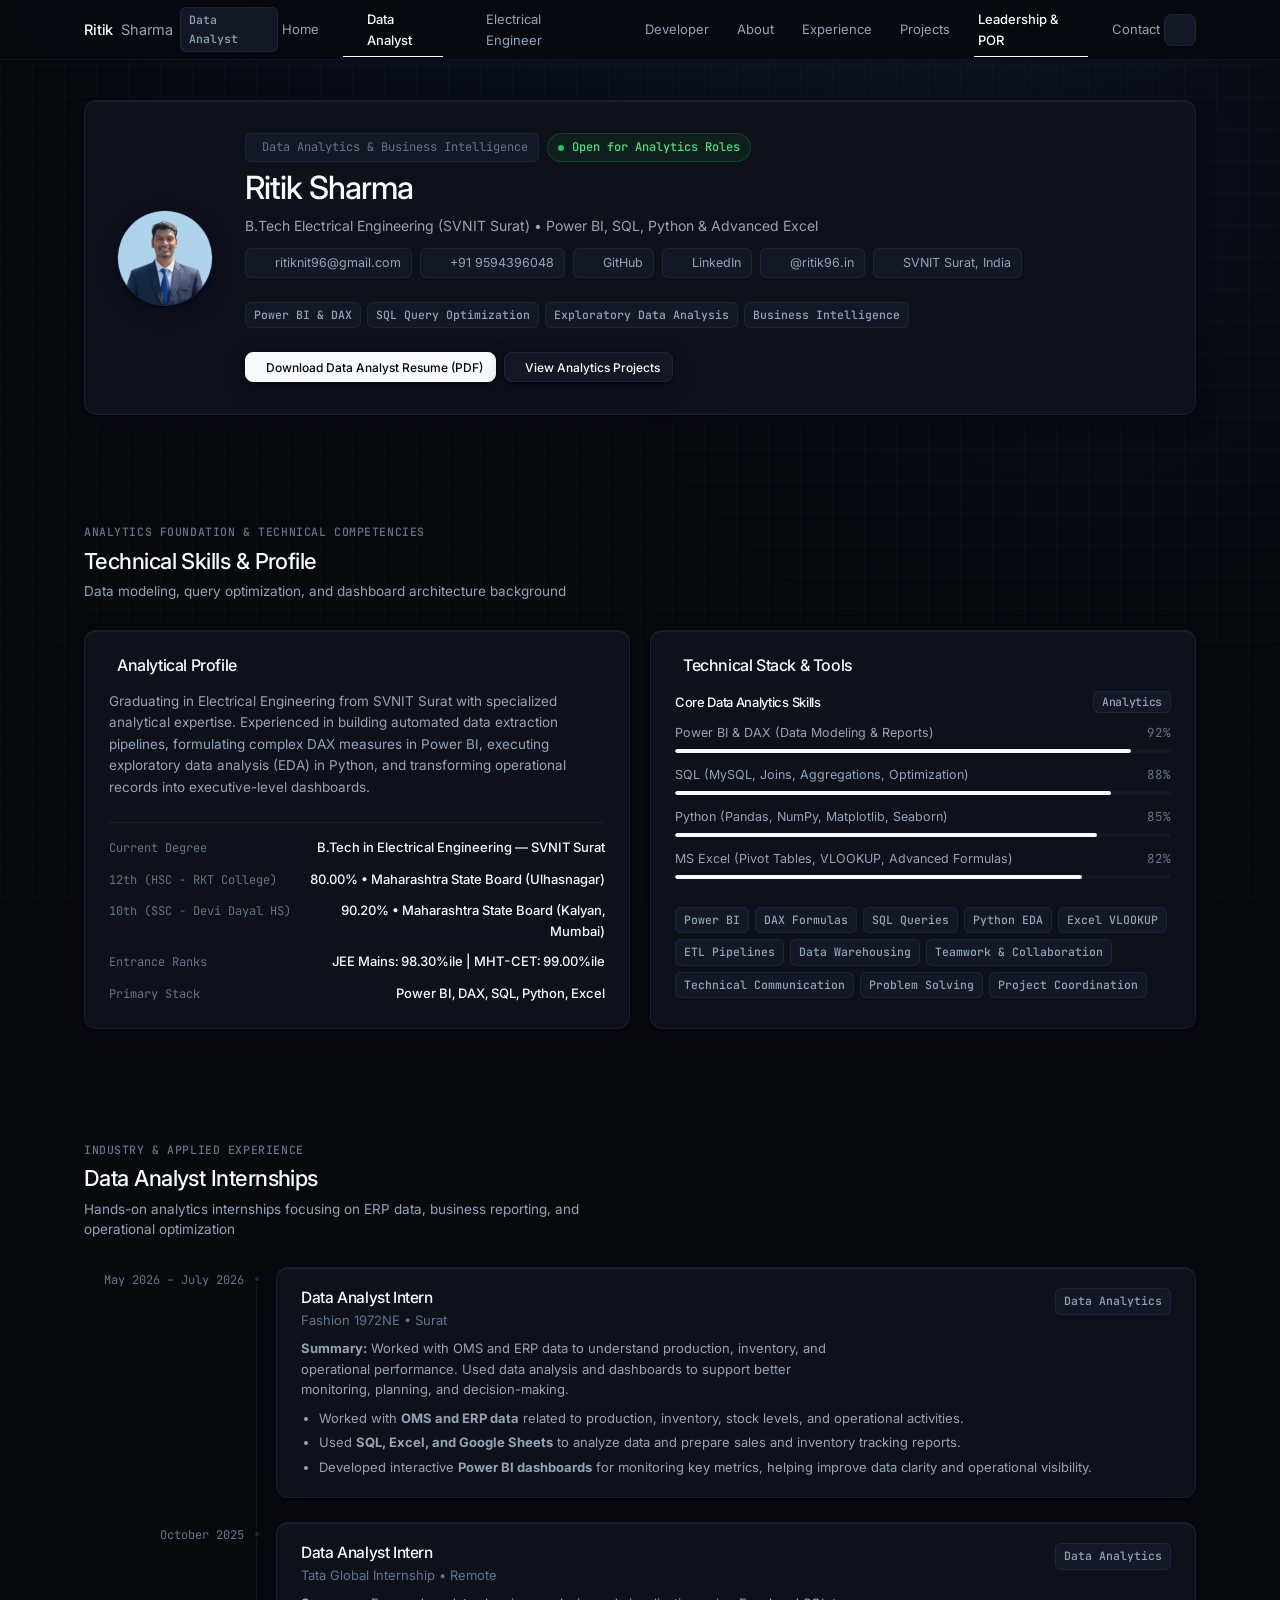
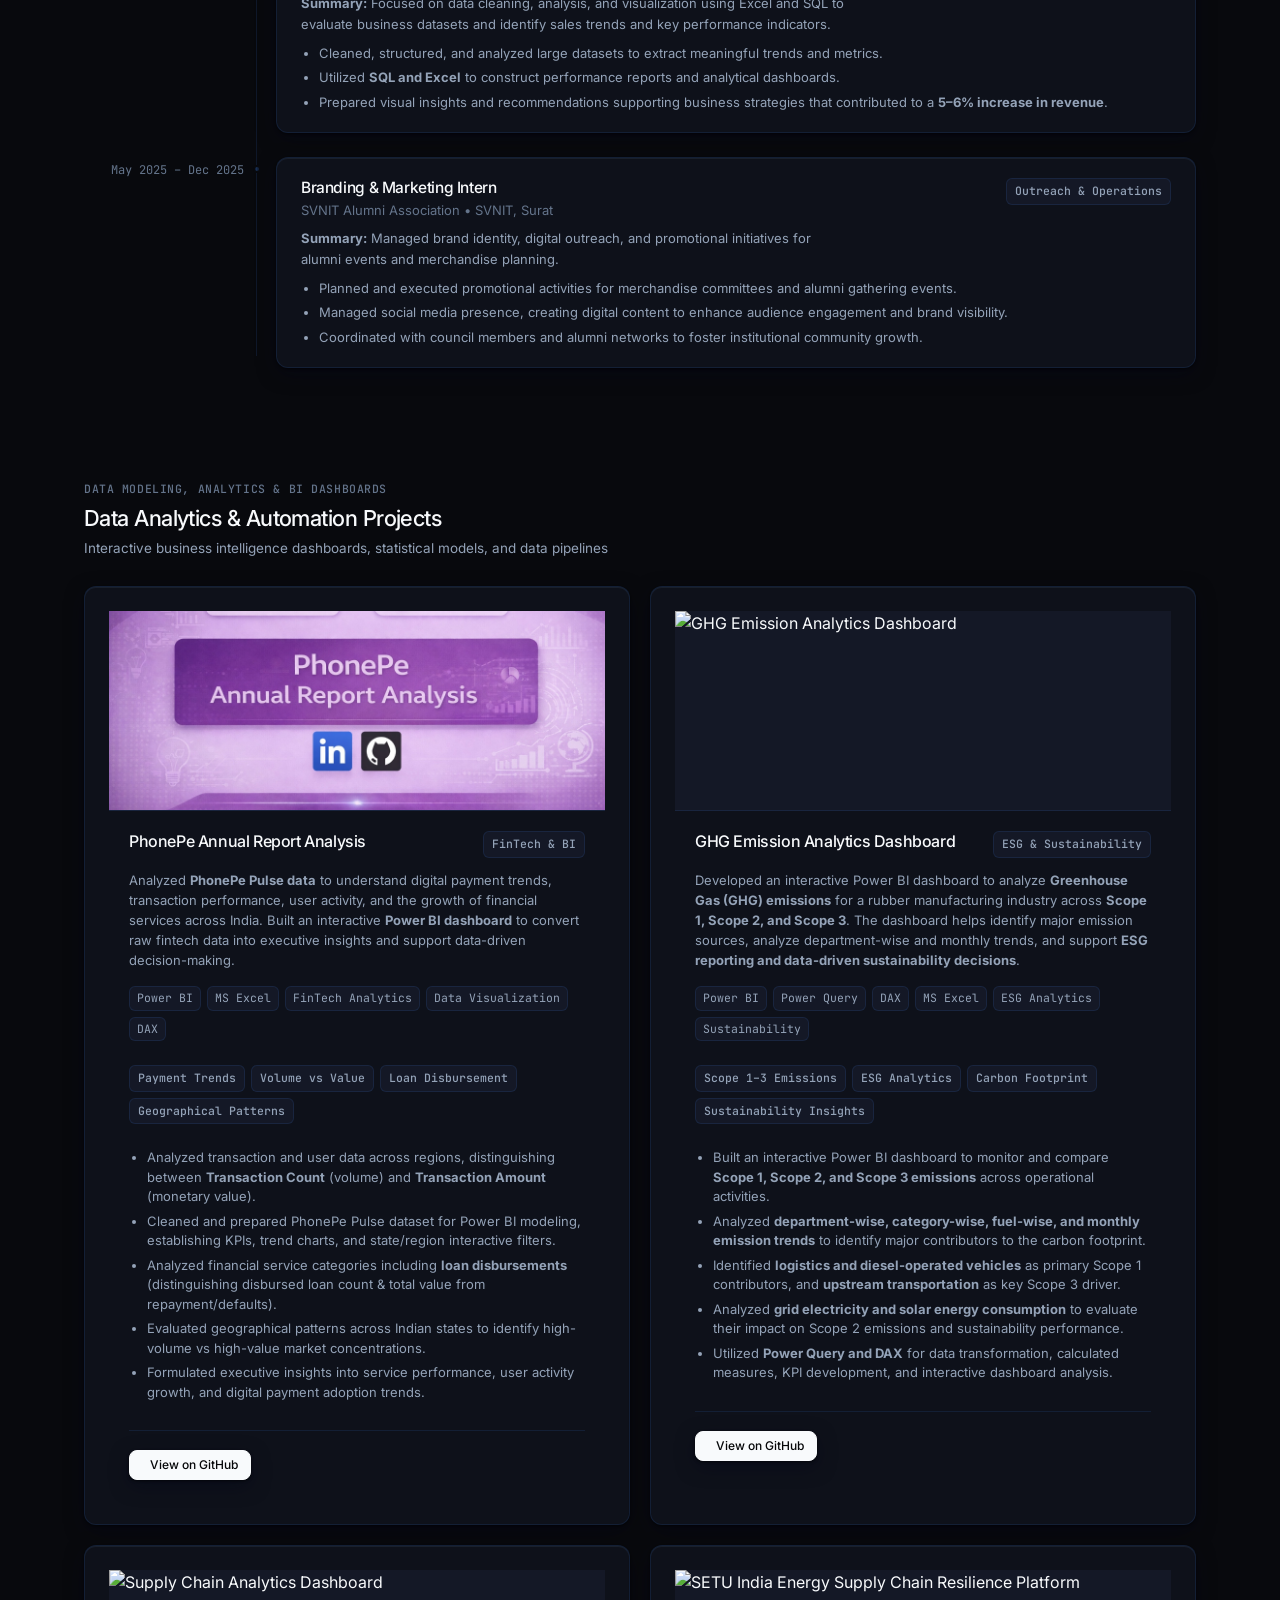
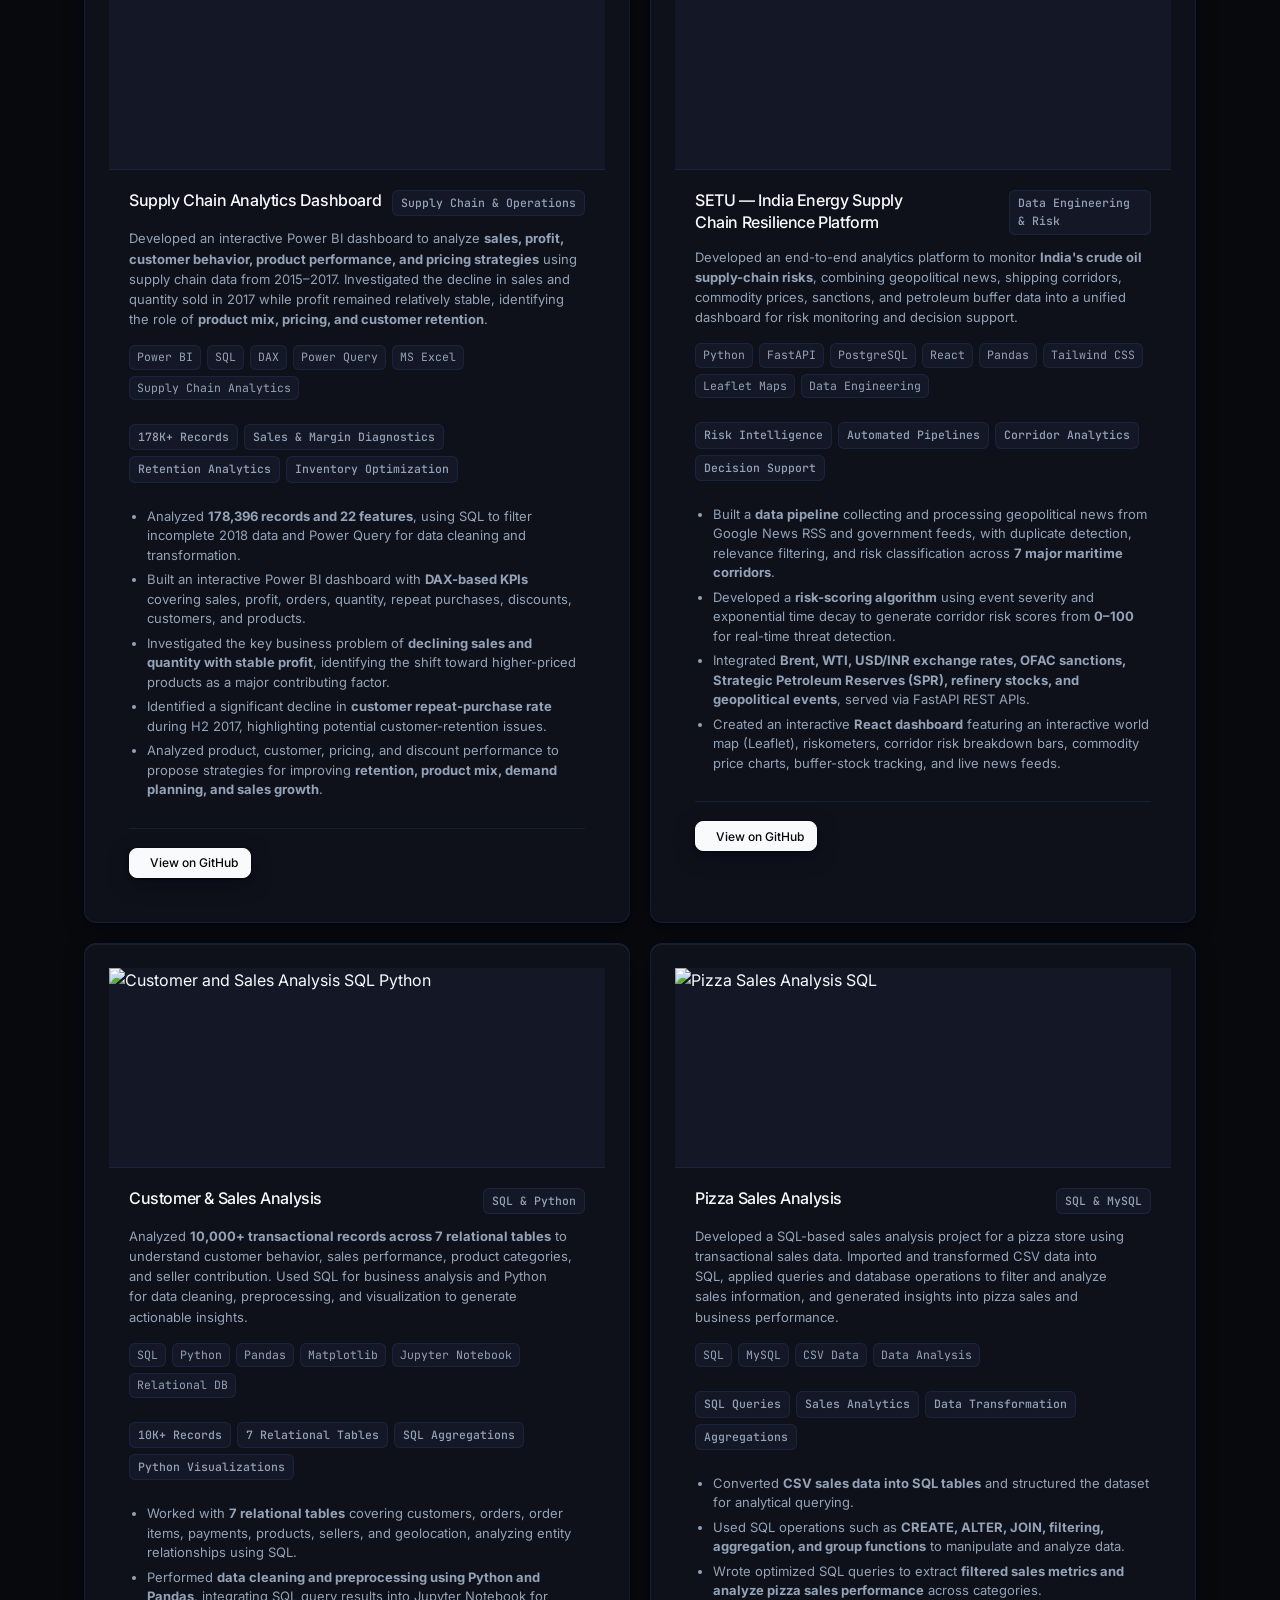
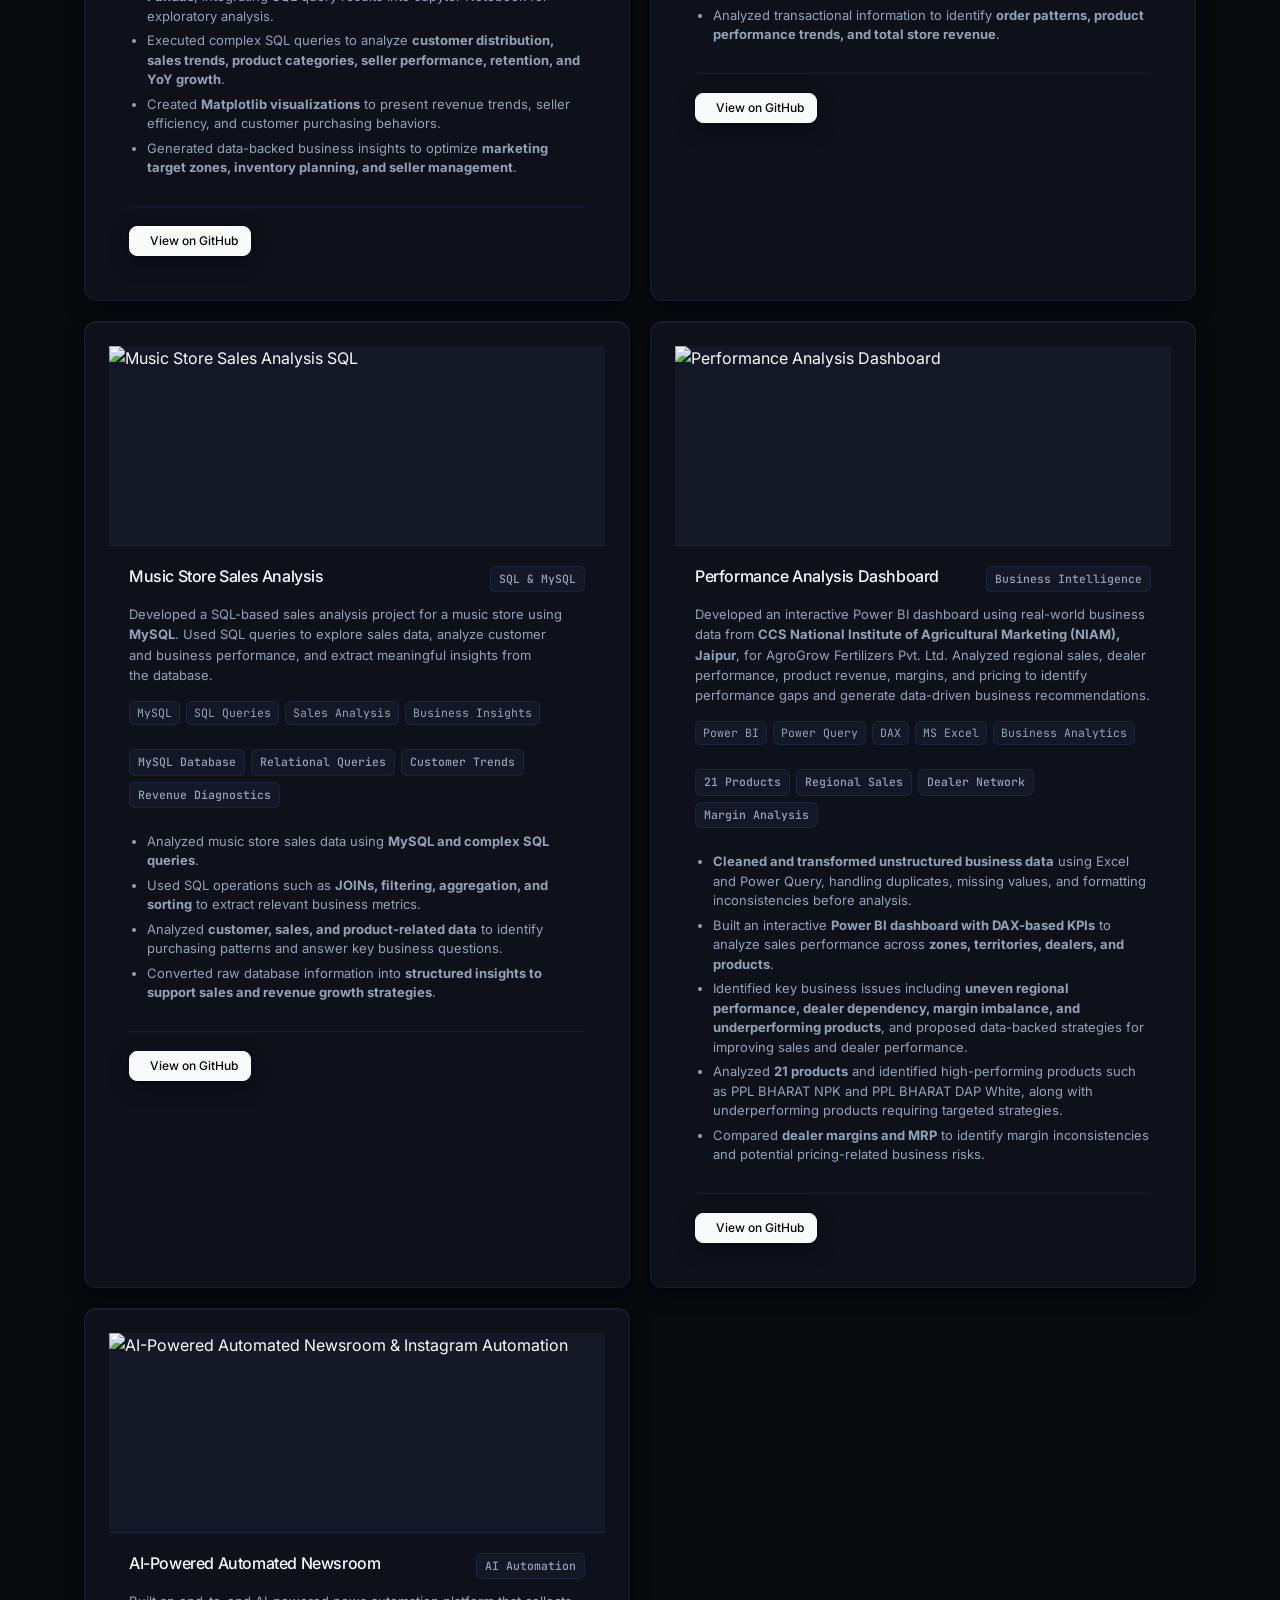
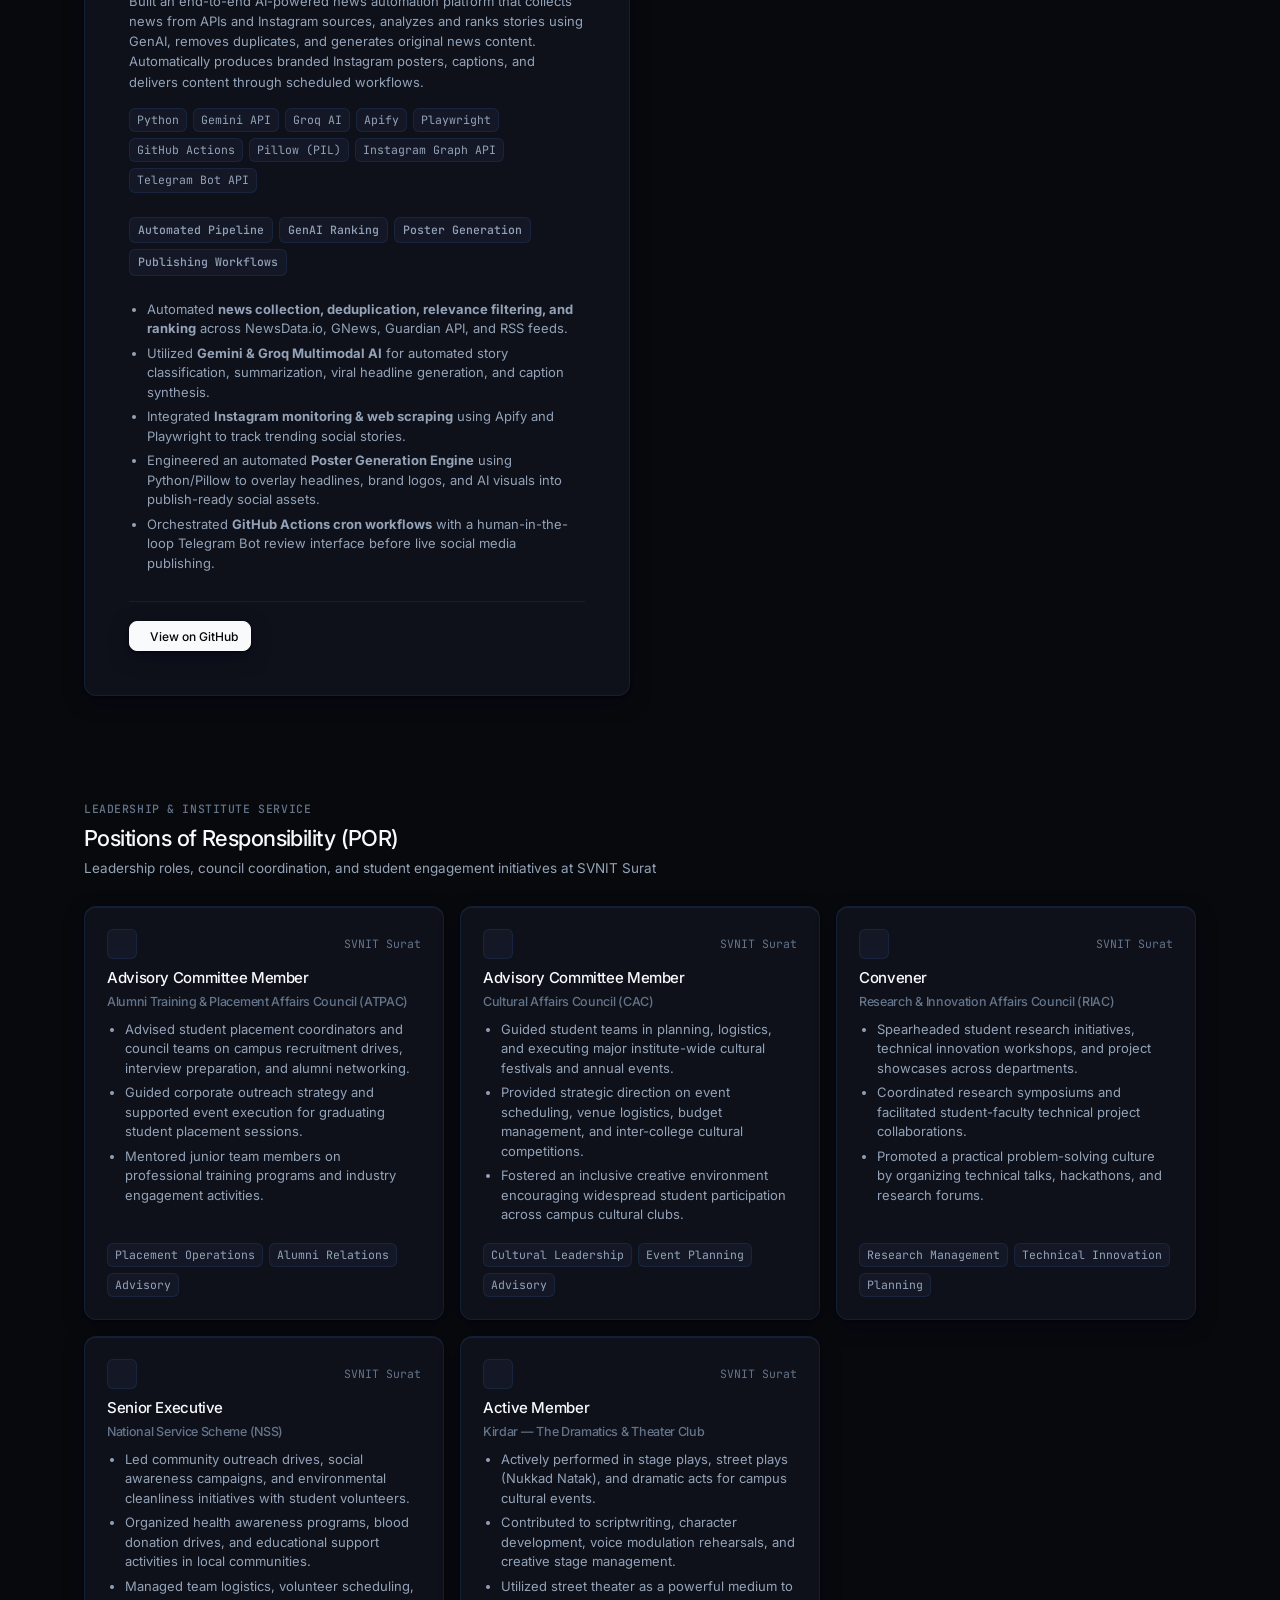
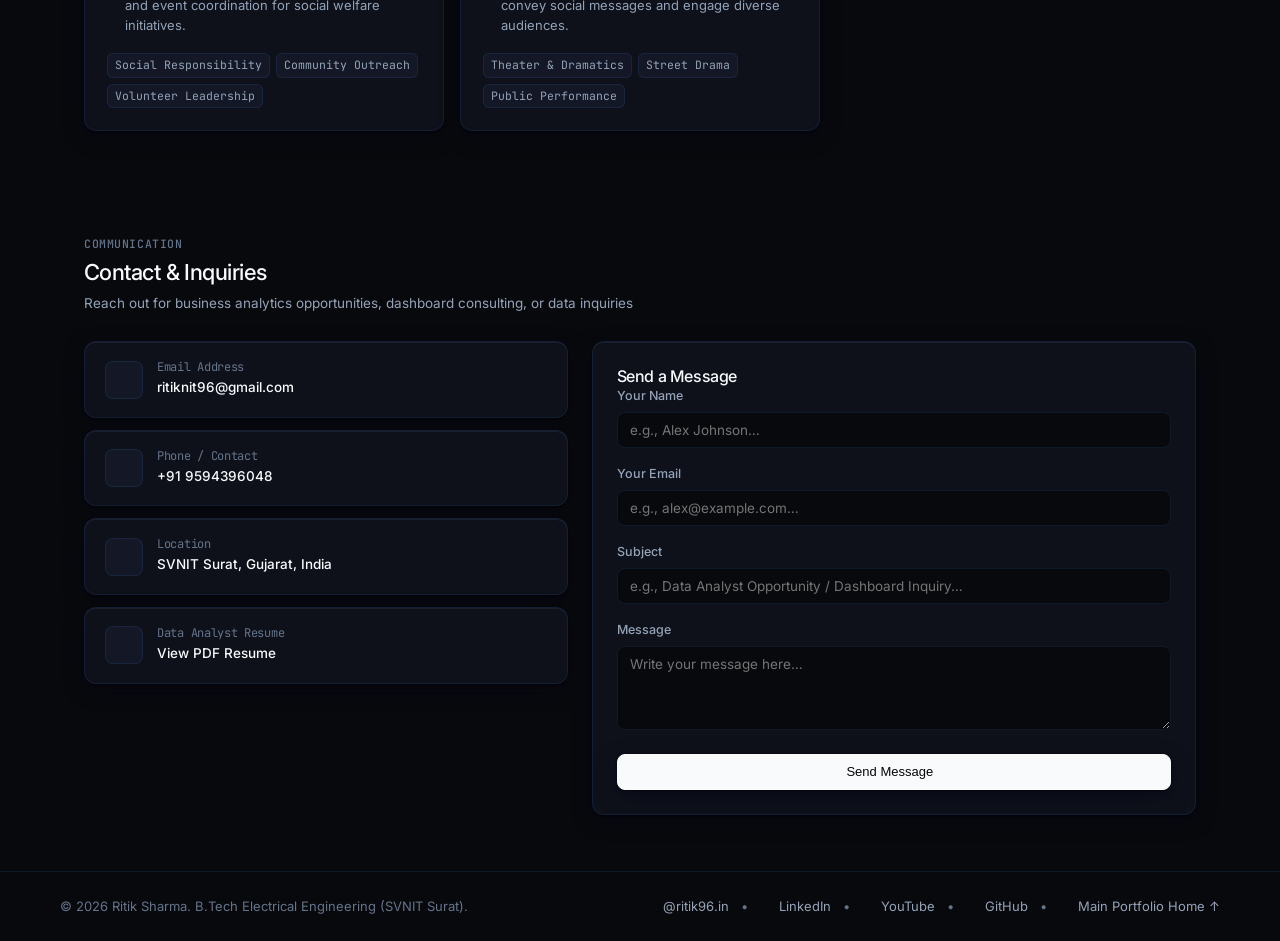
==== commit 07a1b8d6: "feat: install ui-ux-pro-max skill, apply black & blue OLED design system, and add dedicated social m" ====
--- a/data-analyst.html
+++ b/data-analyst.html
@@ -3,7 +3,7 @@
 <head>
     <meta charset="UTF-8">
     <meta name="viewport" content="width=device-width, initial-scale=1.0">
-    <meta name="theme-color" content="#111111">
+    <meta name="theme-color" content="#08090d">
     <title>Ritik Sharma | Data Analyst Portfolio</title>
     <meta name="description" content="Dedicated Data Analyst Portfolio of Ritik Sharma - Power BI, SQL, Python, Excel, Data Modeling, Fashion 1972NE &amp; Tata Global internships. B.Tech SVNIT Surat.">
     
@@ -942,7 +942,9 @@
             <div class="footer-links">
                 <a href="https://www.instagram.com/ritik96.in/?hl=en" target="_blank" rel="noopener noreferrer"><i data-lucide="instagram" class="footer-icon" aria-hidden="true"></i> @ritik96.in</a>
                 <span>•</span>
-                <a href="https://linkedin.com" target="_blank" rel="noopener noreferrer"><i data-lucide="linkedin" class="footer-icon" aria-hidden="true"></i> LinkedIn</a>
+                <a href="https://www.linkedin.com/in/ritik-sharma-54129028a/" target="_blank" rel="noopener noreferrer"><i data-lucide="linkedin" class="footer-icon" aria-hidden="true"></i> LinkedIn</a>
+                <span>•</span>
+                <a href="https://www.youtube.com/@ritik96.in" target="_blank" rel="noopener noreferrer"><i data-lucide="youtube" class="footer-icon" aria-hidden="true"></i> YouTube</a>
                 <span>•</span>
                 <a href="https://github.com/ritiksharma2005" target="_blank" rel="noopener noreferrer"><i data-lucide="github" class="footer-icon" aria-hidden="true"></i> GitHub</a>
                 <span>•</span>
--- a/css/style.css
+++ b/css/style.css
@@ -1,48 +1,56 @@
 /* ==========================================================================
-   RITIK SHARMA PORTFOLIO — VERCEL DESIGN SYSTEM & WEB INTERFACE GUIDELINES
-   Guided by vercel-labs/agent-skills (Web Interface Guidelines & Writing Guidelines)
+   RITIK SHARMA PORTFOLIO — CRAFT SYSTEM
+   Synthesized from pbakaus/impeccable (Craft Floor, Polish, Delight)
+   and vercel-labs/agent-skills (Web Interface Guidelines & Writing Guidelines).
+   
    Direction: Technical, exact, calm, high-performance, accessible.
    Palette: Graphite neutral ramp with single disciplined accent.
-   Grid: Strict 4px spacing scale, nested radius math, hairline depth.
+   Grid: Strict 4px spacing scale, nested radius math, physical light depth.
+   Browser surfaces: Themed selection, custom caret, tabular figures, focus rings.
    ========================================================================== */
 
 :root {
     color-scheme: dark;
     
-    /* Graphite Neutral Ramp (Dark Theme Default) */
-    --bg-deep: #0a0a0a;
-    --bg-page: #111111;
-    --bg-card: #171717;
-    --bg-raised: #202022;
-    --bg-raised-hover: #2a2a2e;
-    
-    --border-hairline: rgba(255, 255, 255, 0.09);
-    --border-subtle: rgba(255, 255, 255, 0.16);
-    --border-hover: rgba(255, 255, 255, 0.28);
-    
-    --text-primary: #ededed;
-    --text-secondary: #a1a1aa;
-    --text-muted: #71717a;
-    
-    /* Vercel Disciplined Blue Accent */
+    /* OLED Deep Black & Electric Sapphire Blue System (Favorite Palette) */
+    --bg-deep: #050608;
+    --bg-page: #08090d;
+    --bg-card: #0e111a;
+    --bg-raised: #141826;
+    --bg-raised-hover: #1b2135;
+    
+    --border-hairline: rgba(59, 130, 246, 0.12);
+    --border-subtle: rgba(59, 130, 246, 0.22);
+    --border-hover: rgba(96, 165, 250, 0.45);
+    
+    --text-primary: #f8fafc;
+    --text-secondary: #94a3b8;
+    --text-muted: #64748b;
+    
+    /* Layered Physical Depth System with Sapphire Ambient Glow */
+    --shadow-card: 0 1px 3px rgba(0, 0, 0, 0.6), 0 6px 20px -2px rgba(2, 6, 23, 0.5);
+    --shadow-hover: 0 4px 14px rgba(0, 0, 0, 0.7), 0 16px 36px -4px rgba(37, 99, 235, 0.25);
+    --highlight-specular: inset 0 1px 0 rgba(147, 197, 253, 0.08);
+    
+    /* Signature Electric Sapphire Blue Accent */
     --accent: #3b82f6;
     --accent-hover: #2563eb;
     --accent-subtle: rgba(59, 130, 246, 0.12);
-    --accent-border: rgba(59, 130, 246, 0.28);
-    --accent-focus-ring: rgba(59, 130, 246, 0.5);
-    
-    /* Domain Quiet Tones */
+    --accent-border: rgba(59, 130, 246, 0.32);
+    --accent-focus-ring: rgba(59, 130, 246, 0.55);
+    
+    /* Domain Accent Tones */
     --accent-analytics: #38bdf8;
     --accent-analytics-subtle: rgba(56, 189, 248, 0.10);
-    --accent-analytics-border: rgba(56, 189, 248, 0.22);
-    
-    --accent-electrical: #f59e0b;
-    --accent-electrical-subtle: rgba(245, 158, 11, 0.10);
-    --accent-electrical-border: rgba(245, 158, 11, 0.22);
-    
-    --accent-dev: #c084fc;
-    --accent-dev-subtle: rgba(192, 132, 252, 0.10);
-    --accent-dev-border: rgba(192, 132, 252, 0.22);
+    --accent-analytics-border: rgba(56, 189, 248, 0.24);
+    
+    --accent-electrical: #3b82f6;
+    --accent-electrical-subtle: rgba(59, 130, 246, 0.10);
+    --accent-electrical-border: rgba(59, 130, 246, 0.24);
+    
+    --accent-dev: #60a5fa;
+    --accent-dev-subtle: rgba(96, 165, 250, 0.10);
+    --accent-dev-border: rgba(96, 165, 250, 0.24);
     
     --semantic-success: #22c55e;
     --semantic-error: #ef4444;
@@ -57,9 +65,9 @@
     --font-sans: 'Inter', -apple-system, BlinkMacSystemFont, 'Segoe UI', Roboto, Helvetica, Arial, sans-serif;
     --font-mono: 'JetBrains Mono', 'IBM Plex Mono', Menlo, Consolas, monospace;
     
-    /* Motion (Compositor-Friendly Standard Easing) */
+    /* Motion (Authored Exponential Easing) */
     --ease-standard: cubic-bezier(0.22, 1, 0.36, 1);
-    --duration-fast: 140ms;
+    --duration-fast: 150ms;
     --duration-normal: 220ms;
 }
 
@@ -81,6 +89,10 @@
     --text-secondary: #52525b;
     --text-muted: #71717a;
     
+    --shadow-card: 0 1px 3px rgba(0, 0, 0, 0.05), 0 6px 18px -2px rgba(0, 0, 0, 0.04);
+    --shadow-hover: 0 4px 12px rgba(0, 0, 0, 0.08), 0 14px 28px -4px rgba(0, 0, 0, 0.08);
+    --highlight-specular: inset 0 1px 0 rgba(255, 255, 255, 0.9);
+    
     --accent: #2563eb;
     --accent-hover: #1d4ed8;
     --accent-subtle: rgba(37, 99, 235, 0.08);
@@ -98,6 +110,27 @@
     --accent-dev: #9333ea;
     --accent-dev-subtle: rgba(147, 51, 234, 0.08);
     --accent-dev-border: rgba(147, 51, 234, 0.20);
+}
+
+/* ==========================================================================
+   BROWSER SURFACES (THEMED CRAFT FLOOR)
+   ========================================================================== */
+::selection {
+    background: rgba(59, 130, 246, 0.28);
+    color: #ffffff;
+}
+
+.light-theme ::selection {
+    background: rgba(37, 99, 235, 0.20);
+    color: #000000;
+}
+
+input, textarea {
+    caret-color: var(--accent);
+}
+
+a {
+    text-underline-offset: 4px;
 }
 
 /* ==========================================================================
@@ -135,7 +168,7 @@
                 color var(--duration-normal) var(--ease-standard);
 }
 
-/* Vercel Ambient Background Grid Texture */
+/* Ambient Background Grid Texture (OLED Black & Sapphire Glow) */
 body::before {
     content: "";
     position: fixed;
@@ -144,17 +177,18 @@
     width: 100%;
     height: 100%;
     background-image: 
-        radial-gradient(ellipse 80% 50% at 50% -10%, rgba(59, 130, 246, 0.08) 0%, transparent 60%),
-        linear-gradient(to right, rgba(255, 255, 255, 0.025) 1px, transparent 1px),
-        linear-gradient(to bottom, rgba(255, 255, 255, 0.025) 1px, transparent 1px);
-    background-size: 100% 100%, 32px 32px, 32px 32px;
+        radial-gradient(ellipse 90% 55% at 50% -12%, rgba(37, 99, 235, 0.14) 0%, transparent 65%),
+        radial-gradient(circle at 85% 20%, rgba(59, 130, 246, 0.05) 0%, transparent 40%),
+        linear-gradient(to right, rgba(59, 130, 246, 0.035) 1px, transparent 1px),
+        linear-gradient(to bottom, rgba(59, 130, 246, 0.035) 1px, transparent 1px);
+    background-size: 100% 100%, 100% 100%, 32px 32px, 32px 32px;
     pointer-events: none;
     z-index: -1;
 }
 
 body.light-theme::before {
     background-image: 
-        radial-gradient(ellipse 80% 50% at 50% -10%, rgba(37, 99, 235, 0.05) 0%, transparent 60%),
+        radial-gradient(ellipse 80% 50% at 50% -10%, rgba(37, 99, 235, 0.06) 0%, transparent 60%),
         linear-gradient(to right, rgba(0, 0, 0, 0.025) 1px, transparent 1px),
         linear-gradient(to bottom, rgba(0, 0, 0, 0.025) 1px, transparent 1px);
 }
@@ -199,6 +233,15 @@
 
 body, p, h1, h2, h3, h4, span, a {
     overflow-wrap: break-word;
+}
+
+/* Optimal Prose Measure (45–75ch) & Pretty Wrapping */
+p, .item-desc, .achievement-card-text, .project-desc, .timeline-text, .bio-text {
+    text-wrap: pretty;
+}
+
+.item-desc, .achievement-card-text, .project-desc, .timeline-text, .bio-text {
+    max-width: 68ch;
 }
 
 a {
@@ -285,7 +328,7 @@
     width: 100%;
     z-index: 100;
     height: 60px;
-    background: rgba(17, 17, 17, 0.8);
+    background: rgba(8, 9, 13, 0.85);
     backdrop-filter: blur(14px);
     -webkit-backdrop-filter: blur(14px);
     border-bottom: 1px solid var(--border-hairline);
@@ -293,7 +336,7 @@
 }
 
 .light-theme .navbar {
-    background: rgba(250, 250, 250, 0.85);
+    background: rgba(248, 250, 252, 0.88);
 }
 
 .nav-container {
@@ -380,13 +423,18 @@
     color: var(--text-secondary);
     transition: color var(--duration-fast) var(--ease-standard),
                 background-color var(--duration-fast) var(--ease-standard),
-                border-color var(--duration-fast) var(--ease-standard);
+                border-color var(--duration-fast) var(--ease-standard),
+                transform var(--duration-fast) var(--ease-standard);
 }
 
 .btn-icon:hover {
     color: var(--text-primary);
     border-color: var(--border-subtle);
     background: var(--bg-raised-hover);
+}
+
+.btn-icon:active {
+    transform: scale(0.96);
 }
 
 .sun-icon { display: none; width: 15px; height: 15px; }
@@ -445,7 +493,7 @@
     font-size: 13.5px;
     color: var(--text-secondary);
     margin-top: 6px;
-    max-width: 640px;
+    max-width: 68ch;
     line-height: 1.5;
 }
 
@@ -461,9 +509,10 @@
     border: 1px solid var(--border-hairline);
     border-radius: var(--radius-lg);
     padding: 24px;
-    box-shadow: inset 0 1px 0 rgba(255, 255, 255, 0.04);
+    box-shadow: var(--shadow-card), var(--highlight-specular);
     transition: border-color var(--duration-fast) var(--ease-standard),
                 background-color var(--duration-fast) var(--ease-standard),
+                box-shadow var(--duration-fast) var(--ease-standard),
                 transform var(--duration-fast) var(--ease-standard);
 }
 
@@ -495,14 +544,17 @@
     object-fit: cover;
     border-radius: 50%;
     border: 1px solid var(--border-subtle);
+    box-shadow: var(--shadow-card);
     cursor: pointer;
     transition: transform var(--duration-fast) var(--ease-standard),
-                border-color var(--duration-fast) var(--ease-standard);
+                border-color var(--duration-fast) var(--ease-standard),
+                box-shadow var(--duration-fast) var(--ease-standard);
 }
 
 .profile-img:hover {
     transform: scale(1.03);
     border-color: var(--border-hover);
+    box-shadow: var(--shadow-hover);
 }
 
 .profile-info-box {
@@ -607,13 +659,15 @@
     touch-action: manipulation;
     transition: color var(--duration-fast) var(--ease-standard),
                 border-color var(--duration-fast) var(--ease-standard),
-                background-color var(--duration-fast) var(--ease-standard);
+                background-color var(--duration-fast) var(--ease-standard),
+                transform var(--duration-fast) var(--ease-standard);
 }
 
 .pill-link:hover {
     color: var(--text-primary);
     border-color: var(--border-subtle);
     background: var(--bg-raised-hover);
+    transform: translateY(-1px);
 }
 
 .pill-link svg, .pill-text svg, .pill-icon {
@@ -679,17 +733,19 @@
     text-decoration: none;
     color: inherit;
     cursor: pointer;
-    box-shadow: inset 0 1px 0 rgba(255, 255, 255, 0.04);
+    box-shadow: var(--shadow-card), var(--highlight-specular);
     touch-action: manipulation;
     transition: border-color var(--duration-fast) var(--ease-standard),
                 background-color var(--duration-fast) var(--ease-standard),
+                box-shadow var(--duration-fast) var(--ease-standard),
                 transform var(--duration-fast) var(--ease-standard);
 }
 
 .square-card:hover {
     border-color: var(--border-subtle);
     background: var(--bg-raised);
-    transform: translateY(-1px);
+    box-shadow: var(--shadow-hover), var(--highlight-specular);
+    transform: translateY(-2px);
 }
 
 .square-header {
@@ -760,6 +816,14 @@
     width: 100%;
 }
 
+.square-action svg {
+    transition: transform var(--duration-fast) var(--ease-standard);
+}
+
+.square-card:hover .square-action svg {
+    transform: translateX(3px);
+}
+
 /* ==========================================================================
    BUTTONS
    ========================================================================== */
@@ -779,20 +843,23 @@
     background: var(--bg-raised);
     color: var(--text-primary);
     touch-action: manipulation;
+    box-shadow: var(--shadow-card);
     transition: background-color var(--duration-fast) var(--ease-standard),
                 border-color var(--duration-fast) var(--ease-standard),
                 color var(--duration-fast) var(--ease-standard),
+                box-shadow var(--duration-fast) var(--ease-standard),
                 transform var(--duration-fast) var(--ease-standard);
 }
 
 .btn:active {
-    transform: scale(0.985);
+    transform: scale(0.98);
 }
 
 .btn:hover {
     background: var(--bg-raised-hover);
     border-color: var(--border-subtle);
     color: var(--text-primary);
+    box-shadow: var(--shadow-hover);
 }
 
 .btn-primary {
@@ -906,7 +973,14 @@
     display: flex;
     flex-direction: column;
     gap: 10px;
-    box-shadow: inset 0 1px 0 rgba(255, 255, 255, 0.04);
+    box-shadow: var(--shadow-card), var(--highlight-specular);
+    transition: border-color var(--duration-fast) var(--ease-standard),
+                transform var(--duration-fast) var(--ease-standard);
+}
+
+.edu-card-item:hover {
+    border-color: var(--border-subtle);
+    transform: translateY(-1px);
 }
 
 .edu-card-badge {
@@ -965,7 +1039,7 @@
     border: 1px solid var(--border-hairline);
     border-radius: var(--radius-lg);
     padding: 32px;
-    box-shadow: inset 0 1px 0 rgba(255, 255, 255, 0.04);
+    box-shadow: var(--shadow-card), var(--highlight-specular);
 }
 
 .achievements-tagline {
@@ -993,11 +1067,14 @@
     display: flex;
     flex-direction: column;
     gap: 10px;
-    transition: border-color var(--duration-fast) var(--ease-standard);
+    box-shadow: var(--shadow-card);
+    transition: border-color var(--duration-fast) var(--ease-standard),
+                transform var(--duration-fast) var(--ease-standard);
 }
 
 .achievement-card:hover {
     border-color: var(--border-subtle);
+    transform: translateY(-1px);
 }
 
 .achievement-header-row {
@@ -1276,6 +1353,7 @@
     border-radius: var(--radius-lg);
     padding: 20px 24px;
     min-width: 0;
+    box-shadow: var(--shadow-card), var(--highlight-specular);
 }
 
 .timeline-header-row {
@@ -1335,13 +1413,16 @@
     overflow: hidden;
     display: flex;
     flex-direction: column;
+    box-shadow: var(--shadow-card), var(--highlight-specular);
     transition: border-color var(--duration-fast) var(--ease-standard),
+                box-shadow var(--duration-fast) var(--ease-standard),
                 transform var(--duration-fast) var(--ease-standard);
 }
 
 .project-card:hover {
     border-color: var(--border-subtle);
-    transform: translateY(-1px);
+    box-shadow: var(--shadow-hover), var(--highlight-specular);
+    transform: translateY(-2px);
 }
 
 .project-img-box {
@@ -1429,11 +1510,16 @@
     display: flex;
     flex-direction: column;
     gap: 10px;
-    transition: border-color var(--duration-fast) var(--ease-standard);
+    box-shadow: var(--shadow-card), var(--highlight-specular);
+    transition: border-color var(--duration-fast) var(--ease-standard),
+                box-shadow var(--duration-fast) var(--ease-standard),
+                transform var(--duration-fast) var(--ease-standard);
 }
 
 .por-card-item:hover {
     border-color: var(--border-subtle);
+    box-shadow: var(--shadow-hover), var(--highlight-specular);
+    transform: translateY(-1px);
 }
 
 .por-header-row {
@@ -1511,6 +1597,7 @@
     display: flex;
     align-items: center;
     gap: 14px;
+    box-shadow: var(--shadow-card), var(--highlight-specular);
 }
 
 .info-icon-box {
@@ -1551,6 +1638,7 @@
     border: 1px solid var(--border-hairline);
     border-radius: var(--radius-lg);
     padding: 24px;
+    box-shadow: var(--shadow-card), var(--highlight-specular);
 }
 
 .contact-form {
@@ -1607,6 +1695,199 @@
 .form-status.error {
     display: block;
     color: var(--semantic-error);
+}
+
+/* ==========================================================================
+   SOCIAL MEDIA & ONLINE PRESENCE (UNIFORM BLACK & BLUE PREVIEWS)
+   ========================================================================== */
+.social-section {
+    margin-top: 16px;
+    padding-bottom: 24px;
+}
+
+.social-grid-cards {
+    display: grid;
+    grid-template-columns: repeat(3, 1fr);
+    gap: 20px;
+    margin-top: 24px;
+}
+
+.social-card-item {
+    padding: 24px;
+    border-radius: var(--radius-lg);
+    background: var(--bg-card);
+    border: 1px solid var(--border-hairline);
+    box-shadow: var(--shadow-card), var(--highlight-specular);
+    display: flex;
+    flex-direction: column;
+    justify-content: space-between;
+    gap: 16px;
+    transition: border-color var(--duration-fast) var(--ease-standard),
+                box-shadow var(--duration-fast) var(--ease-standard),
+                transform var(--duration-fast) var(--ease-standard);
+}
+
+.social-card-item:hover {
+    border-color: var(--accent);
+    box-shadow: var(--shadow-hover), var(--highlight-specular);
+    transform: translateY(-2px);
+}
+
+.social-card-top {
+    display: flex;
+    align-items: center;
+    gap: 12px;
+}
+
+.social-icon-box {
+    width: 42px;
+    height: 42px;
+    border-radius: var(--radius-md);
+    background: rgba(37, 99, 235, 0.12);
+    color: var(--accent);
+    border: 1px solid rgba(59, 130, 246, 0.25);
+    display: flex;
+    align-items: center;
+    justify-content: center;
+    flex-shrink: 0;
+}
+
+.social-icon-box svg {
+    width: 20px;
+    height: 20px;
+}
+
+.social-meta-info {
+    display: flex;
+    flex-direction: column;
+    flex-grow: 1;
+    min-width: 0;
+}
+
+.social-platform-name {
+    font-size: 0.95rem;
+    font-weight: 600;
+    color: var(--text-primary);
+}
+
+.social-handle-text {
+    font-size: 0.8rem;
+    font-family: var(--font-mono);
+    color: var(--text-muted);
+    overflow: hidden;
+    text-overflow: ellipsis;
+    white-space: nowrap;
+}
+
+.social-status-pill {
+    display: inline-flex;
+    align-items: center;
+    gap: 6px;
+    font-size: 0.72rem;
+    font-family: var(--font-mono);
+    color: #60a5fa;
+    background: rgba(37, 99, 235, 0.12);
+    border: 1px solid rgba(59, 130, 246, 0.24);
+    padding: 3px 8px;
+    border-radius: var(--radius-pill);
+    white-space: nowrap;
+}
+
+.social-pulse-dot {
+    width: 6px;
+    height: 6px;
+    border-radius: 50%;
+    background: #3b82f6;
+    box-shadow: 0 0 6px #3b82f6;
+    display: inline-block;
+}
+
+.social-preview-body {
+    background: var(--bg-raised);
+    border: 1px solid var(--border-hairline);
+    border-radius: var(--radius-md);
+    padding: 16px;
+    display: flex;
+    flex-direction: column;
+    gap: 12px;
+}
+
+.social-profile-row {
+    display: flex;
+    align-items: center;
+    gap: 12px;
+}
+
+.social-mini-avatar {
+    width: 44px;
+    height: 44px;
+    border-radius: 50%;
+    overflow: hidden;
+    flex-shrink: 0;
+    border: 1.5px solid var(--border-subtle);
+    background: #000;
+}
+
+.social-mini-avatar img {
+    width: 100%;
+    height: 100%;
+    object-fit: cover;
+    display: block;
+}
+
+.social-profile-titles {
+    display: flex;
+    flex-direction: column;
+    min-width: 0;
+}
+
+.social-display-name {
+    font-size: 0.925rem;
+    font-weight: 600;
+    color: var(--text-primary);
+    margin: 0;
+}
+
+.social-tagline {
+    font-size: 0.775rem;
+    color: var(--text-secondary);
+    margin: 0;
+    line-height: 1.35;
+}
+
+.social-bio-text {
+    font-size: 0.85rem;
+    color: var(--text-secondary);
+    line-height: 1.5;
+    margin: 0;
+}
+
+.social-tags-list {
+    display: flex;
+    flex-wrap: wrap;
+    gap: 6px;
+}
+
+.social-card-footer {
+    margin-top: 4px;
+}
+
+.social-action-btn {
+    width: 100%;
+    justify-content: center;
+    display: inline-flex;
+    align-items: center;
+    gap: 6px;
+    font-size: 0.85rem;
+    padding: 9px 16px;
+}
+
+.social-action-btn svg {
+    transition: transform var(--duration-fast) var(--ease-standard);
+}
+
+.social-card-item:hover .social-action-btn svg {
+    transform: translate(2px, -2px);
 }
 
 /* ==========================================================================
@@ -1755,7 +2036,7 @@
         grid-template-columns: repeat(3, 1fr);
         gap: 12px;
     }
-    .edu-grid-cards, .achievements-grid, .por-grid-cards {
+    .edu-grid-cards, .achievements-grid, .por-grid-cards, .social-grid-cards {
         grid-template-columns: repeat(2, 1fr);
     }
     .about-grid, .contact-grid {
@@ -1765,6 +2046,9 @@
 
 @media (max-width: 768px) {
     .mobile-menu-toggle { display: inline-flex; }
+    .social-grid-cards {
+        grid-template-columns: 1fr;
+    }
     .nav-menu {
         position: fixed;
         top: 60px;
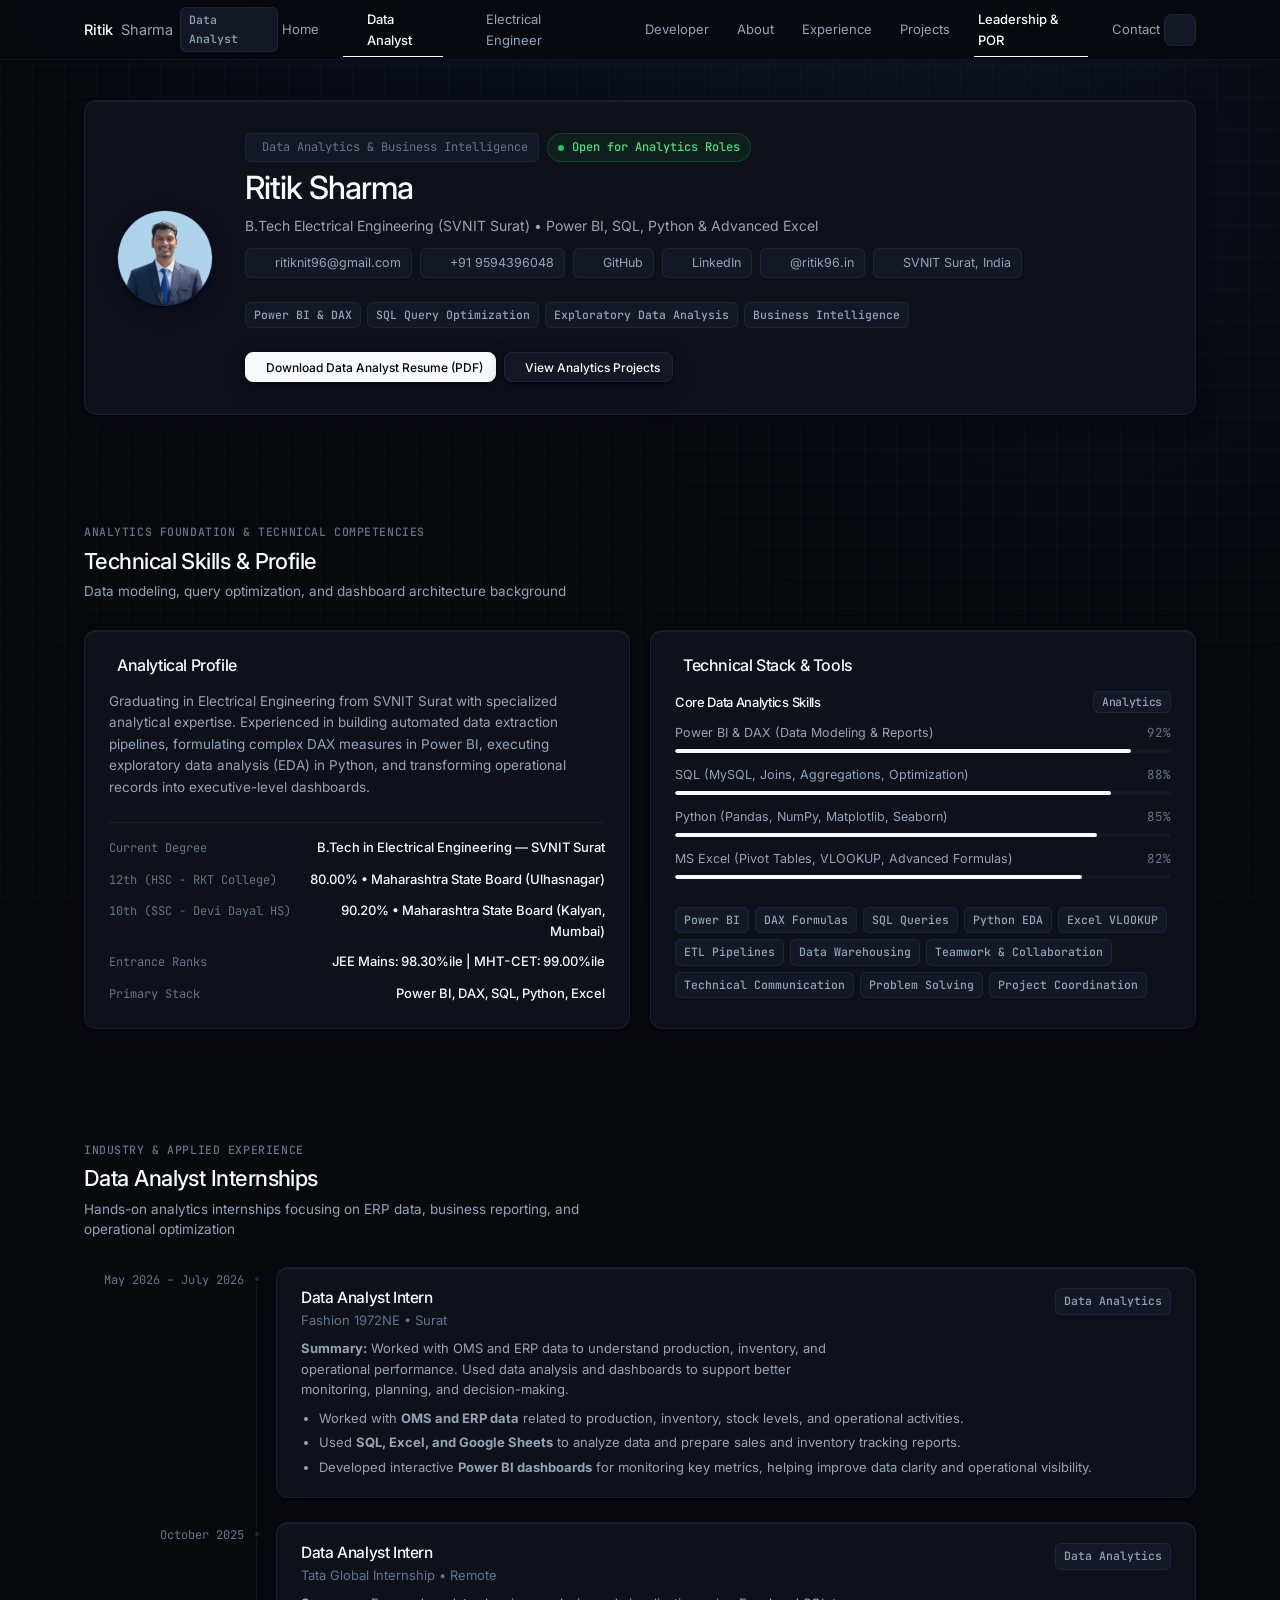
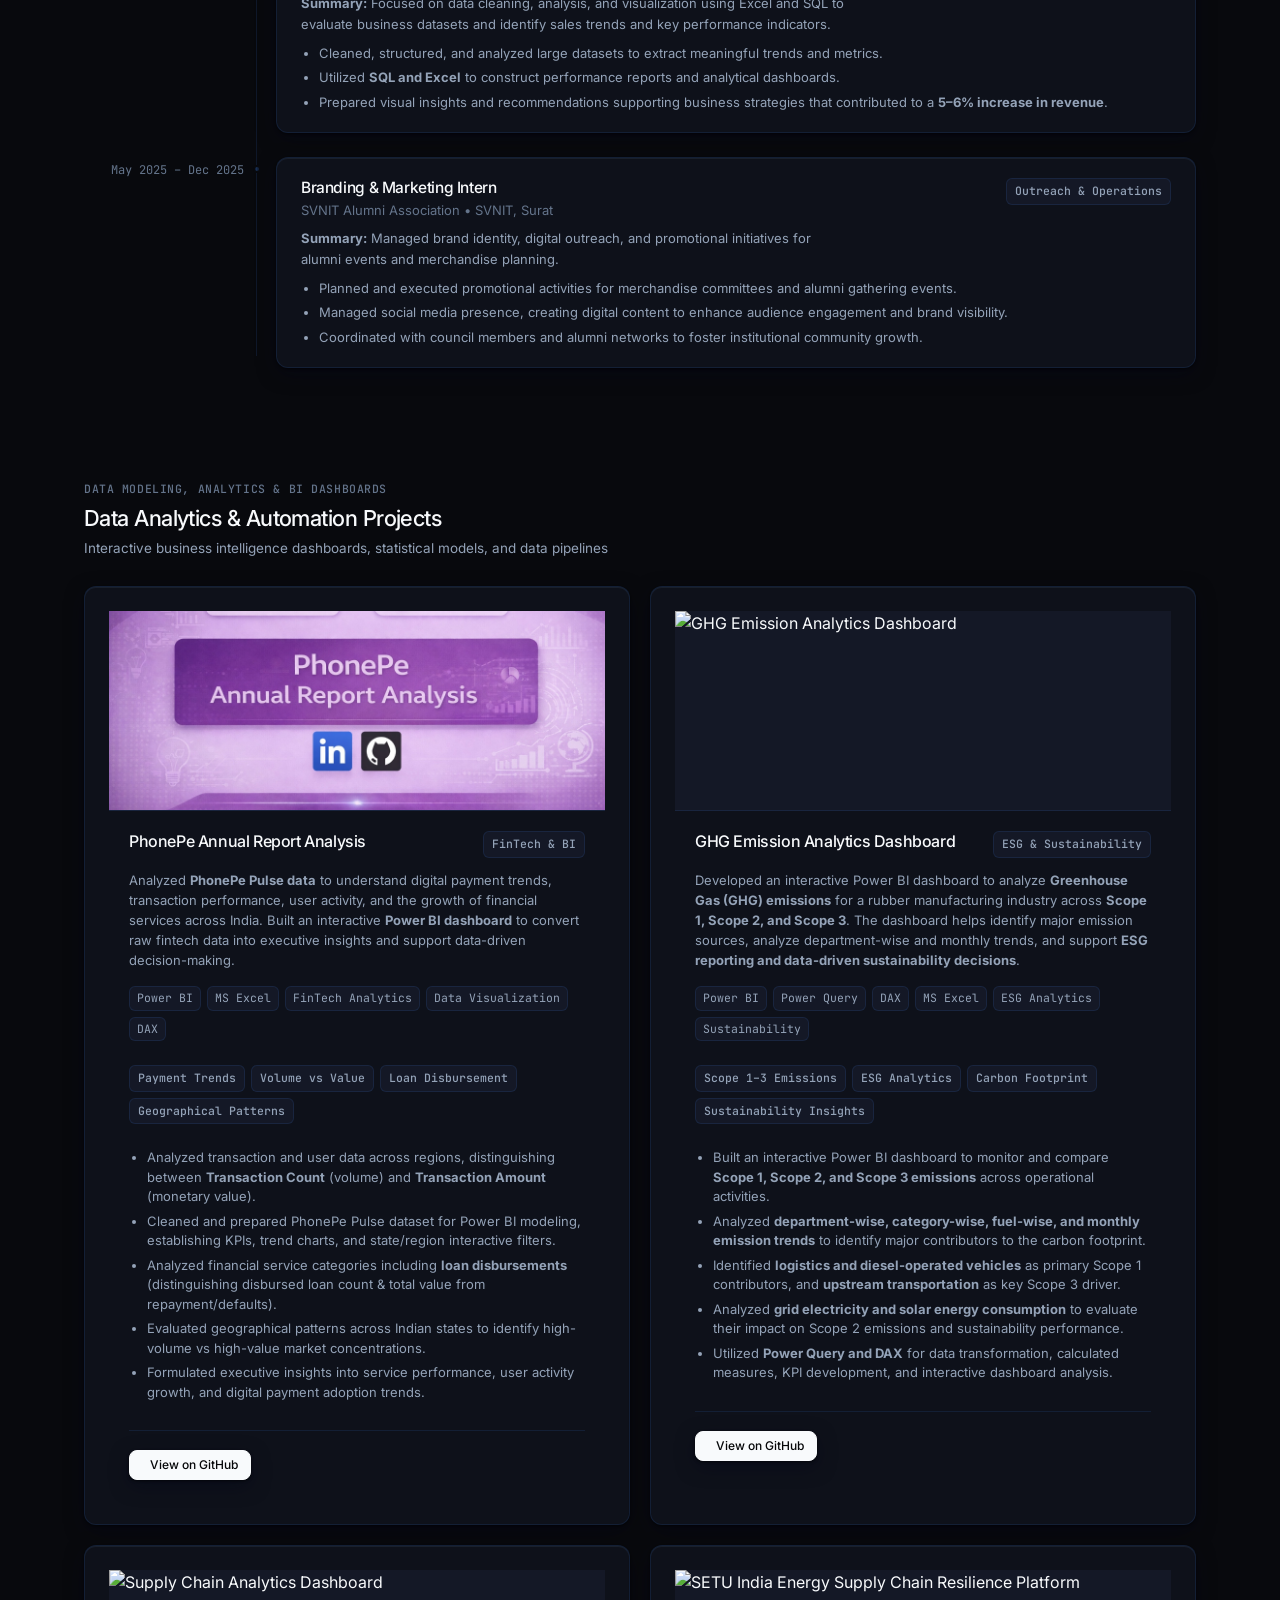
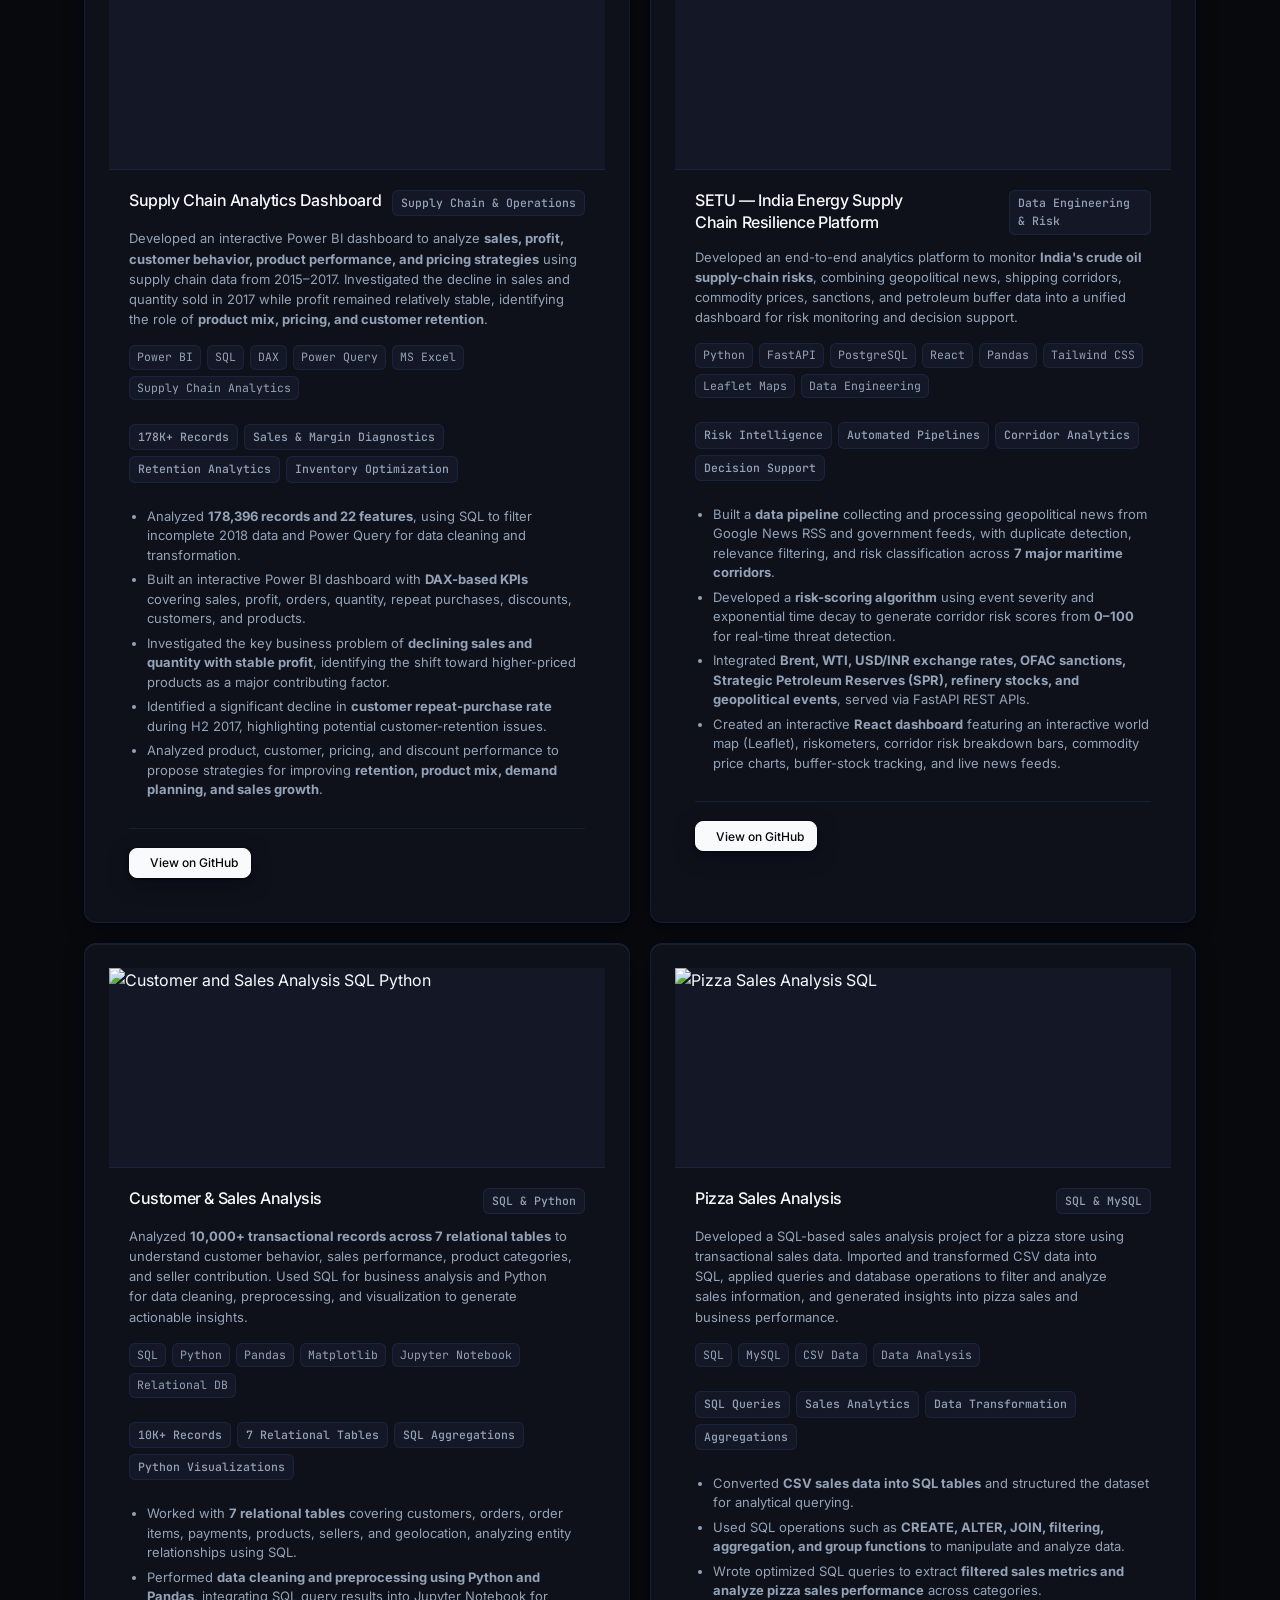
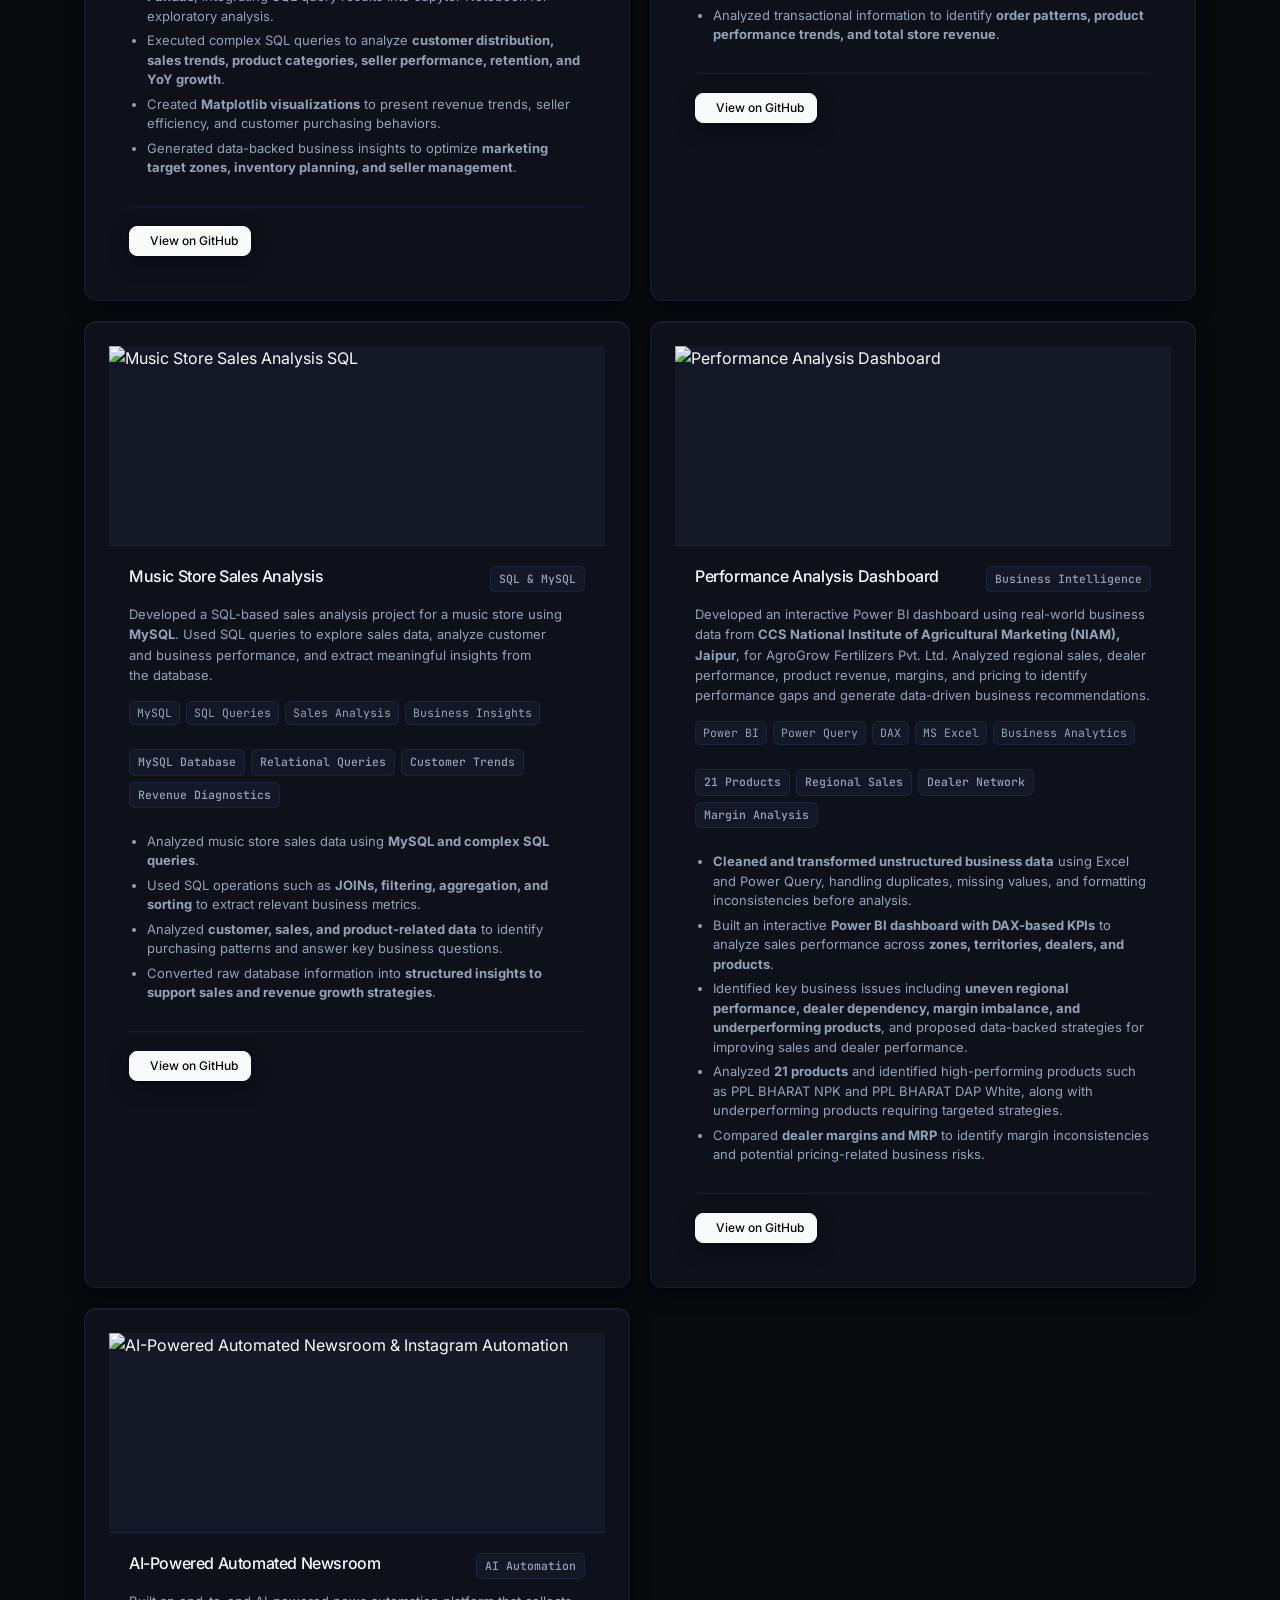
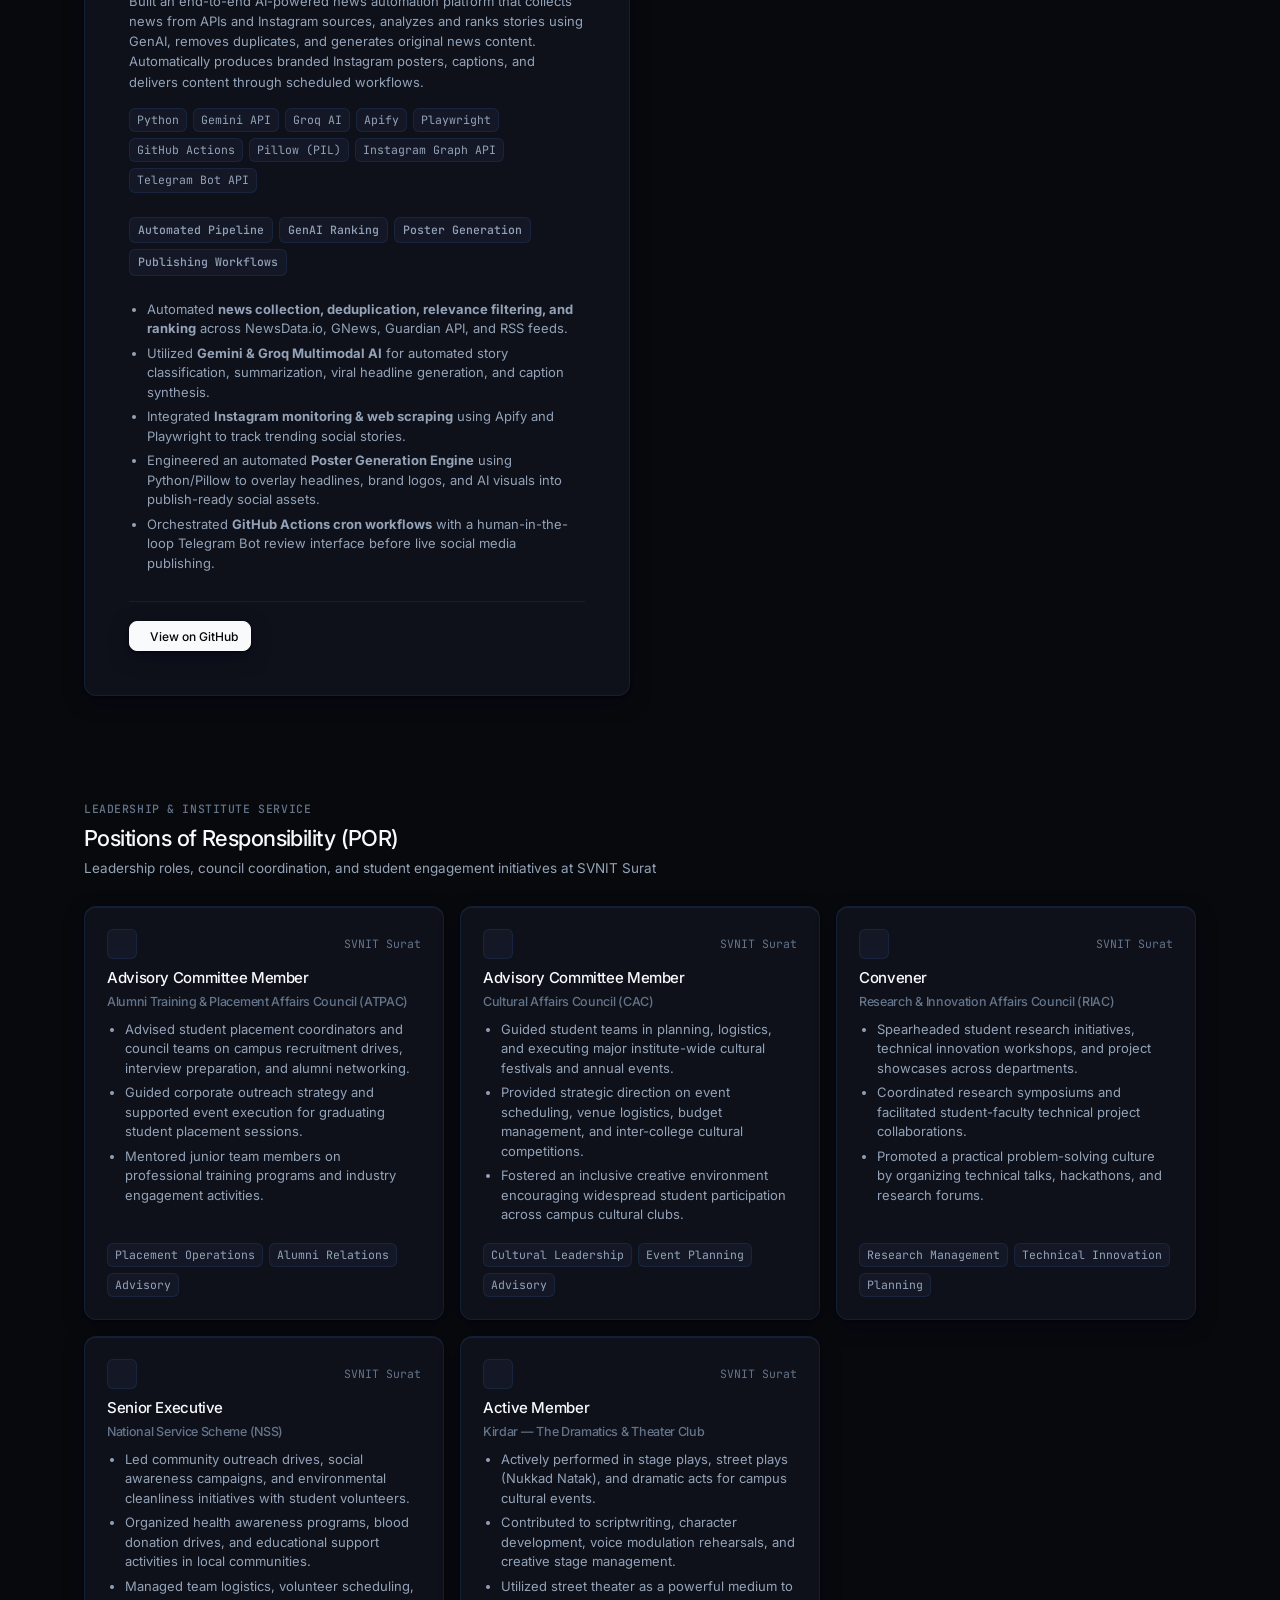
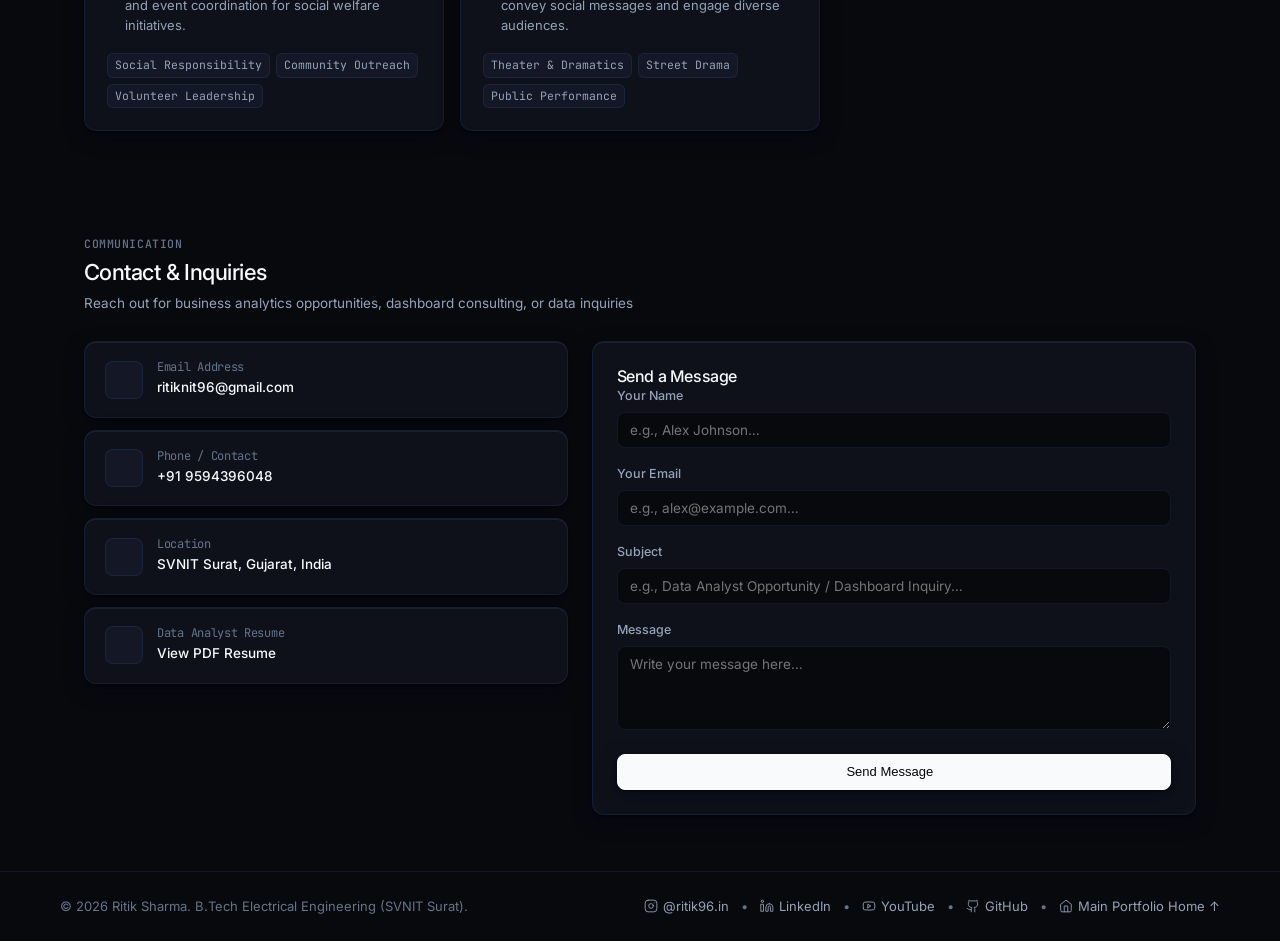
==== commit 3ef70977: "feat: add 3D intro animation splash screen with profile photo & 3 direct domain routes, auto-dismiss" ====
--- a/data-analyst.html
+++ b/data-analyst.html
@@ -940,15 +940,15 @@
         <div class="footer-content">
             <p>&copy; 2026 Ritik Sharma. B.Tech Electrical Engineering (SVNIT Surat).</p>
             <div class="footer-links">
-                <a href="https://www.instagram.com/ritik96.in/?hl=en" target="_blank" rel="noopener noreferrer"><i data-lucide="instagram" class="footer-icon" aria-hidden="true"></i> @ritik96.in</a>
+                <a href="https://www.instagram.com/ritik96.in/?hl=en" target="_blank" rel="noopener noreferrer"><svg width="14" height="14" viewBox="0 0 24 24" fill="none" stroke="currentColor" stroke-width="2" stroke-linecap="round" stroke-linejoin="round" class="footer-icon" aria-hidden="true"><rect width="20" height="20" x="2" y="2" rx="5" ry="5"/><path d="M16 11.37A4 4 0 1 1 12.63 8 4 4 0 0 1 16 11.37z"/><line x1="17.5" x2="17.51" y1="6.5" y2="6.5"/></svg> @ritik96.in</a>
                 <span>•</span>
-                <a href="https://www.linkedin.com/in/ritik-sharma-54129028a/" target="_blank" rel="noopener noreferrer"><i data-lucide="linkedin" class="footer-icon" aria-hidden="true"></i> LinkedIn</a>
+                <a href="https://www.linkedin.com/in/ritik-sharma-54129028a/" target="_blank" rel="noopener noreferrer"><svg width="14" height="14" viewBox="0 0 24 24" fill="none" stroke="currentColor" stroke-width="2" stroke-linecap="round" stroke-linejoin="round" class="footer-icon" aria-hidden="true"><path d="M16 8a6 6 0 0 1 6 6v7h-4v-7a2 2 0 0 0-2-2 2 2 0 0 0-2 2v7h-4v-7a6 6 0 0 1 6-6z"/><rect width="4" height="12" x="2" y="9"/><circle cx="4" cy="4" r="2"/></svg> LinkedIn</a>
                 <span>•</span>
-                <a href="https://www.youtube.com/@ritik96.in" target="_blank" rel="noopener noreferrer"><i data-lucide="youtube" class="footer-icon" aria-hidden="true"></i> YouTube</a>
+                <a href="https://www.youtube.com/@ritik96.in" target="_blank" rel="noopener noreferrer"><svg width="14" height="14" viewBox="0 0 24 24" fill="none" stroke="currentColor" stroke-width="2" stroke-linecap="round" stroke-linejoin="round" class="footer-icon" aria-hidden="true"><path d="M2.5 17a24.12 24.12 0 0 1 0-10 2 2 0 0 1 1.4-1.4 49.56 49.56 0 0 1 16.2 0A2 2 0 0 1 21.5 7a24.12 24.12 0 0 1 0 10 2 2 0 0 1-1.4 1.4 49.55 49.55 0 0 1-16.2 0A2 2 0 0 1 2.5 17"/><polygon points="10 15 15 12 10 9 10 15"/></svg> YouTube</a>
                 <span>•</span>
-                <a href="https://github.com/ritiksharma2005" target="_blank" rel="noopener noreferrer"><i data-lucide="github" class="footer-icon" aria-hidden="true"></i> GitHub</a>
+                <a href="https://github.com/ritiksharma2005" target="_blank" rel="noopener noreferrer"><svg width="14" height="14" viewBox="0 0 24 24" fill="none" stroke="currentColor" stroke-width="2" stroke-linecap="round" stroke-linejoin="round" class="footer-icon" aria-hidden="true"><path d="M15 22v-4a4.8 4.8 0 0 0-1-3.5c3 0 6-2 6-5.5.08-1.25-.27-2.48-1-3.5.28-1.15.28-2.35 0-3.5 0 0-1 0-3 1.5-2.64-.5-5.36-.5-8 0C6 2 5 2 5 2c-.3 1.15-.3 2.35 0 3.5A5.403 5.403 0 0 0 4 9c0 3.5 3 5.5 6 5.5-.39.49-.68 1.05-.85 1.65-.17.6-.22 1.23-.15 1.85v4"/><path d="M9 18c-4.51 2-5-2-7-2"/></svg> GitHub</a>
                 <span>•</span>
-                <a href="index.html"><i data-lucide="home" class="footer-icon" aria-hidden="true"></i> Main Portfolio Home ↑</a>
+                <a href="index.html"><svg width="14" height="14" viewBox="0 0 24 24" fill="none" stroke="currentColor" stroke-width="2" stroke-linecap="round" stroke-linejoin="round" class="footer-icon" aria-hidden="true"><path d="m3 9 9-7 9 7v11a2 2 0 0 1-2 2H5a2 2 0 0 1-2-2z"/><polyline points="9 22 9 12 15 12 15 22"/></svg> Main Portfolio Home ↑</a>
             </div>
         </div>
     </footer>
--- a/css/style.css
+++ b/css/style.css
@@ -134,6 +134,349 @@
 }
 
 /* ==========================================================================
+   3D INTRO SPLASH & DOMAIN JUMP ANIMATION SCREEN
+   ========================================================================== */
+.splash-screen {
+    position: fixed;
+    top: 0;
+    left: 0;
+    width: 100vw;
+    height: 100vh;
+    background: #050608;
+    z-index: 999999;
+    display: flex;
+    align-items: center;
+    justify-content: center;
+    transition: opacity 0.6s cubic-bezier(0.22, 1, 0.36, 1),
+                visibility 0.6s ease;
+    overflow: hidden;
+}
+
+.splash-screen.hidden {
+    opacity: 0;
+    visibility: hidden;
+    pointer-events: none;
+}
+
+.splash-canvas {
+    position: absolute;
+    top: 0;
+    left: 0;
+    width: 100%;
+    height: 100%;
+    z-index: 1;
+}
+
+.splash-content {
+    position: relative;
+    z-index: 2;
+    text-align: center;
+    display: flex;
+    flex-direction: column;
+    align-items: center;
+    gap: 18px;
+    max-width: 680px;
+    width: 90%;
+    padding: 32px 24px;
+    border-radius: var(--radius-lg);
+    background: rgba(14, 17, 26, 0.85);
+    backdrop-filter: blur(20px);
+    -webkit-backdrop-filter: blur(20px);
+    border: 1px solid rgba(59, 130, 246, 0.25);
+    box-shadow: 0 24px 60px rgba(0, 0, 0, 0.85), 0 0 40px -10px rgba(37, 99, 235, 0.35);
+}
+
+.splash-logo-box {
+    position: relative;
+    width: 110px;
+    height: 110px;
+    display: flex;
+    align-items: center;
+    justify-content: center;
+    perspective: 1000px;
+}
+
+.splash-3d-ring {
+    position: absolute;
+    width: 100%;
+    height: 100%;
+    border-radius: 50%;
+    border: 2px dashed transparent;
+    pointer-events: none;
+}
+
+.ring-analytics {
+    border-color: #38bdf8;
+    animation: rotate3dRingA 7s linear infinite;
+}
+
+.ring-electrical {
+    border-color: #3b82f6;
+    animation: rotate3dRingB 9s linear infinite reverse;
+}
+
+.ring-dev {
+    border-color: #60a5fa;
+    animation: rotate3dRingC 8s linear infinite;
+}
+
+@keyframes rotate3dRingA {
+    0% { transform: rotateX(60deg) rotateY(20deg) rotateZ(0deg); }
+    100% { transform: rotateX(60deg) rotateY(20deg) rotateZ(360deg); }
+}
+
+@keyframes rotate3dRingB {
+    0% { transform: rotateX(-45deg) rotateY(45deg) rotateZ(0deg); }
+    100% { transform: rotateX(-45deg) rotateY(45deg) rotateZ(360deg); }
+}
+
+@keyframes rotate3dRingC {
+    0% { transform: rotateX(30deg) rotateY(-60deg) rotateZ(0deg); }
+    100% { transform: rotateX(30deg) rotateY(-60deg) rotateZ(360deg); }
+}
+
+.splash-avatar-frame {
+    width: 76px;
+    height: 76px;
+    border-radius: 50%;
+    overflow: hidden;
+    z-index: 3;
+    border: 2.5px solid #3b82f6;
+    box-shadow: 0 0 20px rgba(59, 130, 246, 0.5), inset 0 0 10px rgba(59, 130, 246, 0.4);
+    animation: avatarPulse 2.8s infinite ease-in-out;
+    background: #000;
+}
+
+@keyframes avatarPulse {
+    0%, 100% { transform: scale(1); box-shadow: 0 0 20px rgba(59, 130, 246, 0.5); }
+    50% { transform: scale(1.04); box-shadow: 0 0 32px rgba(59, 130, 246, 0.85); }
+}
+
+.splash-avatar-img {
+    width: 100%;
+    height: 100%;
+    object-fit: cover;
+    display: block;
+}
+
+.splash-header-text {
+    display: flex;
+    flex-direction: column;
+    gap: 4px;
+}
+
+.splash-title {
+    font-size: 2.5rem;
+    font-weight: 800;
+    letter-spacing: 3px;
+    color: #ffffff;
+    background: linear-gradient(135deg, #60a5fa 0%, #ffffff 50%, #38bdf8 100%);
+    -webkit-background-clip: text;
+    -webkit-text-fill-color: transparent;
+    background-clip: text;
+    margin: 0;
+    line-height: 1.15;
+}
+
+.splash-subtitle {
+    font-size: 0.95rem;
+    color: var(--text-secondary);
+    font-weight: 500;
+    letter-spacing: 0.5px;
+    margin: 0;
+}
+
+/* 3-Domain Interactive Navigation Options */
+.splash-options-grid {
+    display: grid;
+    grid-template-columns: repeat(3, 1fr);
+    gap: 12px;
+    width: 100%;
+    margin-top: 6px;
+}
+
+.splash-opt-card {
+    display: flex;
+    flex-direction: column;
+    align-items: center;
+    text-align: center;
+    padding: 16px 12px;
+    border-radius: var(--radius-md);
+    background: rgba(20, 24, 38, 0.85);
+    border: 1px solid rgba(59, 130, 246, 0.22);
+    text-decoration: none;
+    color: var(--text-primary);
+    position: relative;
+    box-shadow: 0 4px 12px rgba(0, 0, 0, 0.35);
+    transition: transform var(--duration-fast) var(--ease-standard),
+                border-color var(--duration-fast) var(--ease-standard),
+                background-color var(--duration-fast) var(--ease-standard),
+                box-shadow var(--duration-fast) var(--ease-standard);
+    cursor: pointer;
+}
+
+.splash-opt-card:hover {
+    transform: translateY(-3px) scale(1.02);
+    border-color: #3b82f6;
+    background: rgba(27, 33, 53, 0.95);
+    box-shadow: 0 8px 24px -2px rgba(0, 0, 0, 0.5), 0 0 20px -2px rgba(59, 130, 246, 0.35);
+}
+
+.splash-opt-card:active {
+    transform: scale(0.98);
+}
+
+.splash-opt-icon {
+    width: 40px;
+    height: 40px;
+    border-radius: var(--radius-md);
+    background: rgba(59, 130, 246, 0.14);
+    color: #60a5fa;
+    display: flex;
+    align-items: center;
+    justify-content: center;
+    margin-bottom: 8px;
+    border: 1px solid rgba(59, 130, 246, 0.25);
+    transition: transform var(--duration-fast) var(--ease-standard);
+}
+
+.splash-opt-card:hover .splash-opt-icon {
+    transform: scale(1.1);
+    background: rgba(59, 130, 246, 0.25);
+    color: #ffffff;
+}
+
+.splash-opt-info {
+    display: flex;
+    flex-direction: column;
+    gap: 2px;
+}
+
+.splash-opt-title {
+    font-size: 0.9rem;
+    font-weight: 700;
+    color: #ffffff;
+    line-height: 1.25;
+}
+
+.splash-opt-meta {
+    font-size: 0.725rem;
+    color: var(--text-secondary);
+    line-height: 1.3;
+}
+
+.splash-opt-arrow {
+    margin-top: 8px;
+    font-size: 0.9rem;
+    color: #60a5fa;
+    transition: transform var(--duration-fast) var(--ease-standard);
+}
+
+.splash-opt-card:hover .splash-opt-arrow {
+    transform: translateX(4px);
+    color: #ffffff;
+}
+
+/* Footer Control & Timer */
+.splash-footer-control {
+    display: flex;
+    flex-direction: column;
+    align-items: center;
+    gap: 12px;
+    width: 100%;
+    margin-top: 6px;
+}
+
+.splash-loader-bar {
+    width: 100%;
+    max-width: 320px;
+    height: 4px;
+    background: rgba(255, 255, 255, 0.1);
+    border-radius: 2px;
+    overflow: hidden;
+}
+
+.splash-loader-progress {
+    width: 0%;
+    height: 100%;
+    background: linear-gradient(90deg, #38bdf8, #3b82f6, #60a5fa);
+    border-radius: 2px;
+    transition: width 4.5s linear;
+}
+
+.splash-timer-row {
+    display: flex;
+    align-items: center;
+    justify-content: space-between;
+    width: 100%;
+    max-width: 440px;
+    gap: 12px;
+    flex-wrap: wrap;
+}
+
+.splash-timer-text {
+    font-size: 0.775rem;
+    color: var(--text-muted);
+}
+
+.splash-timer-text strong {
+    color: #60a5fa;
+    font-weight: 700;
+}
+
+.btn-splash-enter {
+    font-size: 0.8rem;
+    padding: 6px 14px;
+    background: rgba(59, 130, 246, 0.15);
+    border: 1px solid rgba(59, 130, 246, 0.35);
+    color: #ffffff;
+    border-radius: var(--radius-sm);
+    cursor: pointer;
+    font-weight: 600;
+    transition: all var(--duration-fast) var(--ease-standard);
+}
+
+.btn-splash-enter:hover {
+    background: #2563eb;
+    border-color: #3b82f6;
+    transform: translateY(-1px);
+    box-shadow: 0 4px 12px rgba(37, 99, 235, 0.3);
+}
+
+@media (max-width: 640px) {
+    .splash-options-grid {
+        grid-template-columns: 1fr;
+        gap: 8px;
+    }
+    .splash-opt-card {
+        flex-direction: row;
+        text-align: left;
+        padding: 10px 14px;
+        gap: 12px;
+        align-items: center;
+    }
+    .splash-opt-icon {
+        margin-bottom: 0;
+        width: 36px;
+        height: 36px;
+        flex-shrink: 0;
+    }
+    .splash-opt-info {
+        flex-grow: 1;
+    }
+    .splash-opt-arrow {
+        margin-top: 0;
+    }
+    .splash-title {
+        font-size: 2rem;
+    }
+    .splash-timer-row {
+        justify-content: center;
+        text-align: center;
+    }
+}
+
+/* ==========================================================================
    BASE RESET & ACCESSIBILITY DEFAULTS
    ========================================================================== */
 *, *::before, *::after {
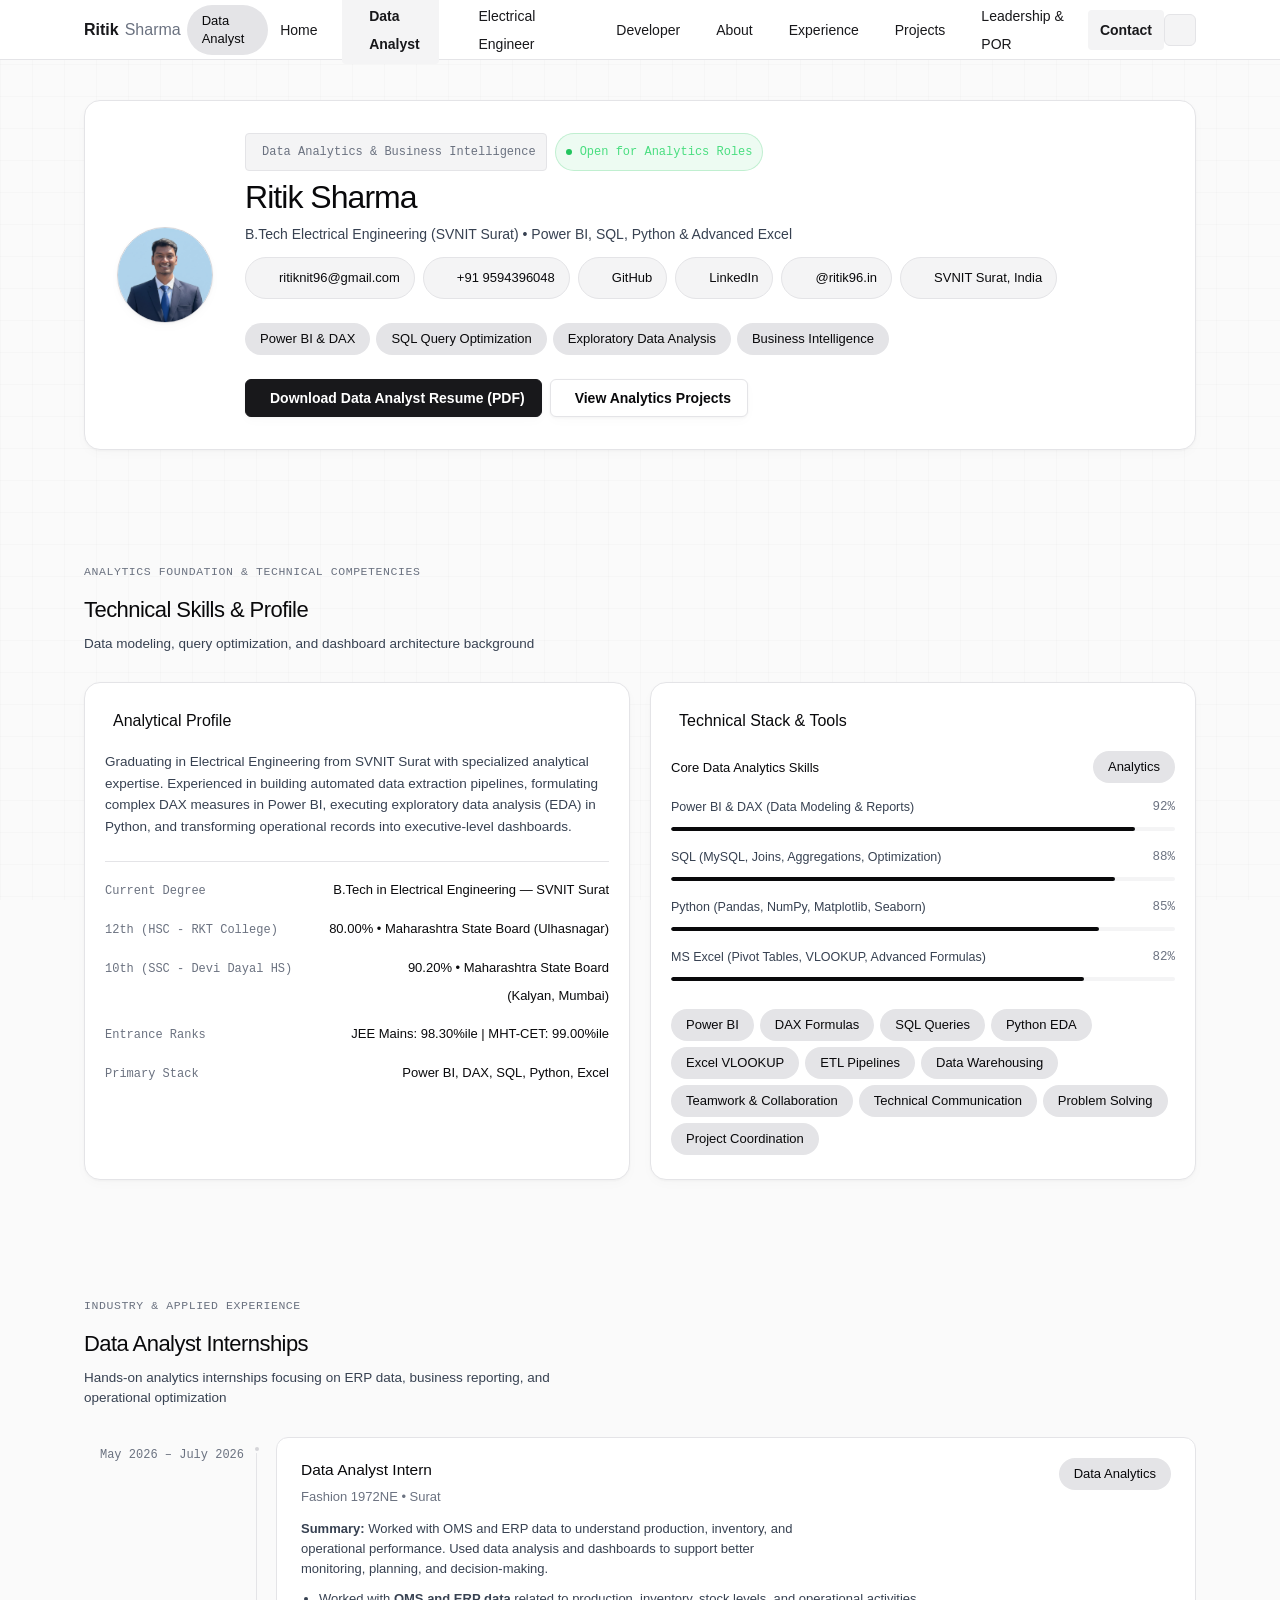
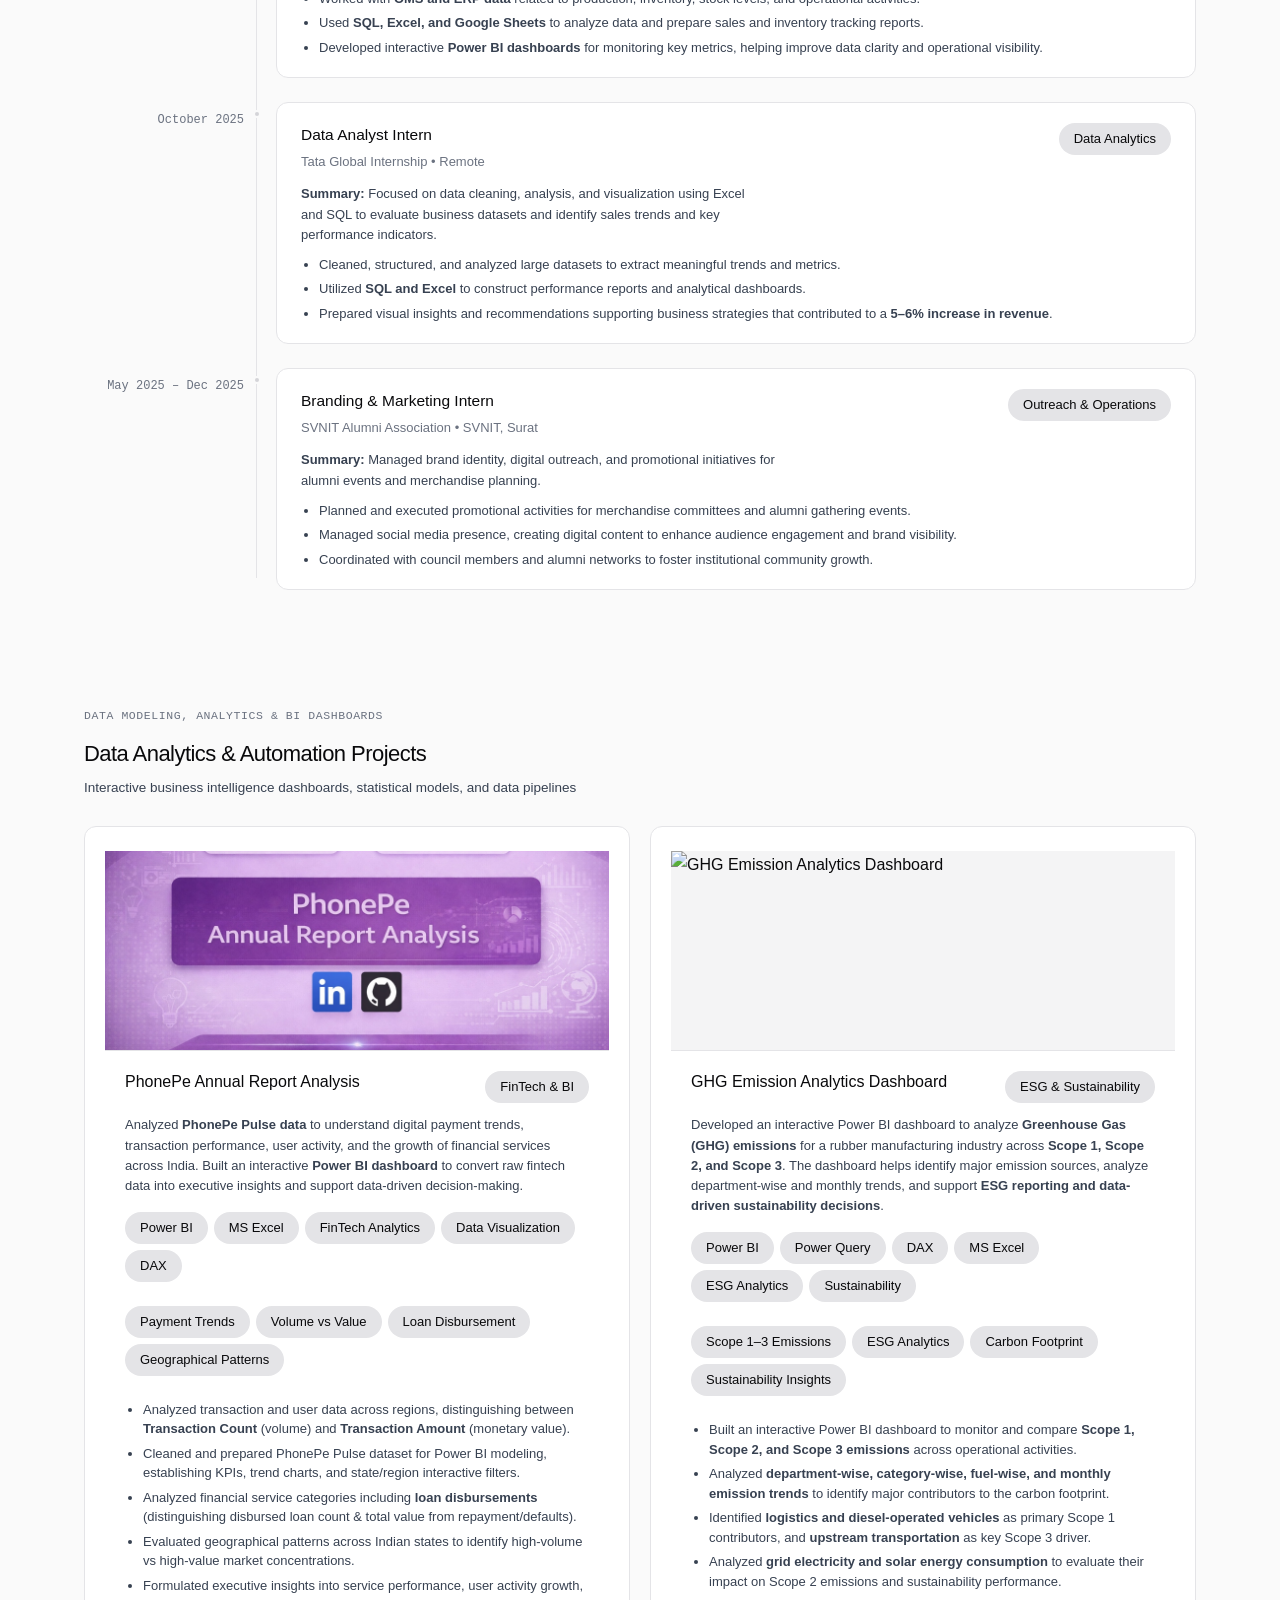
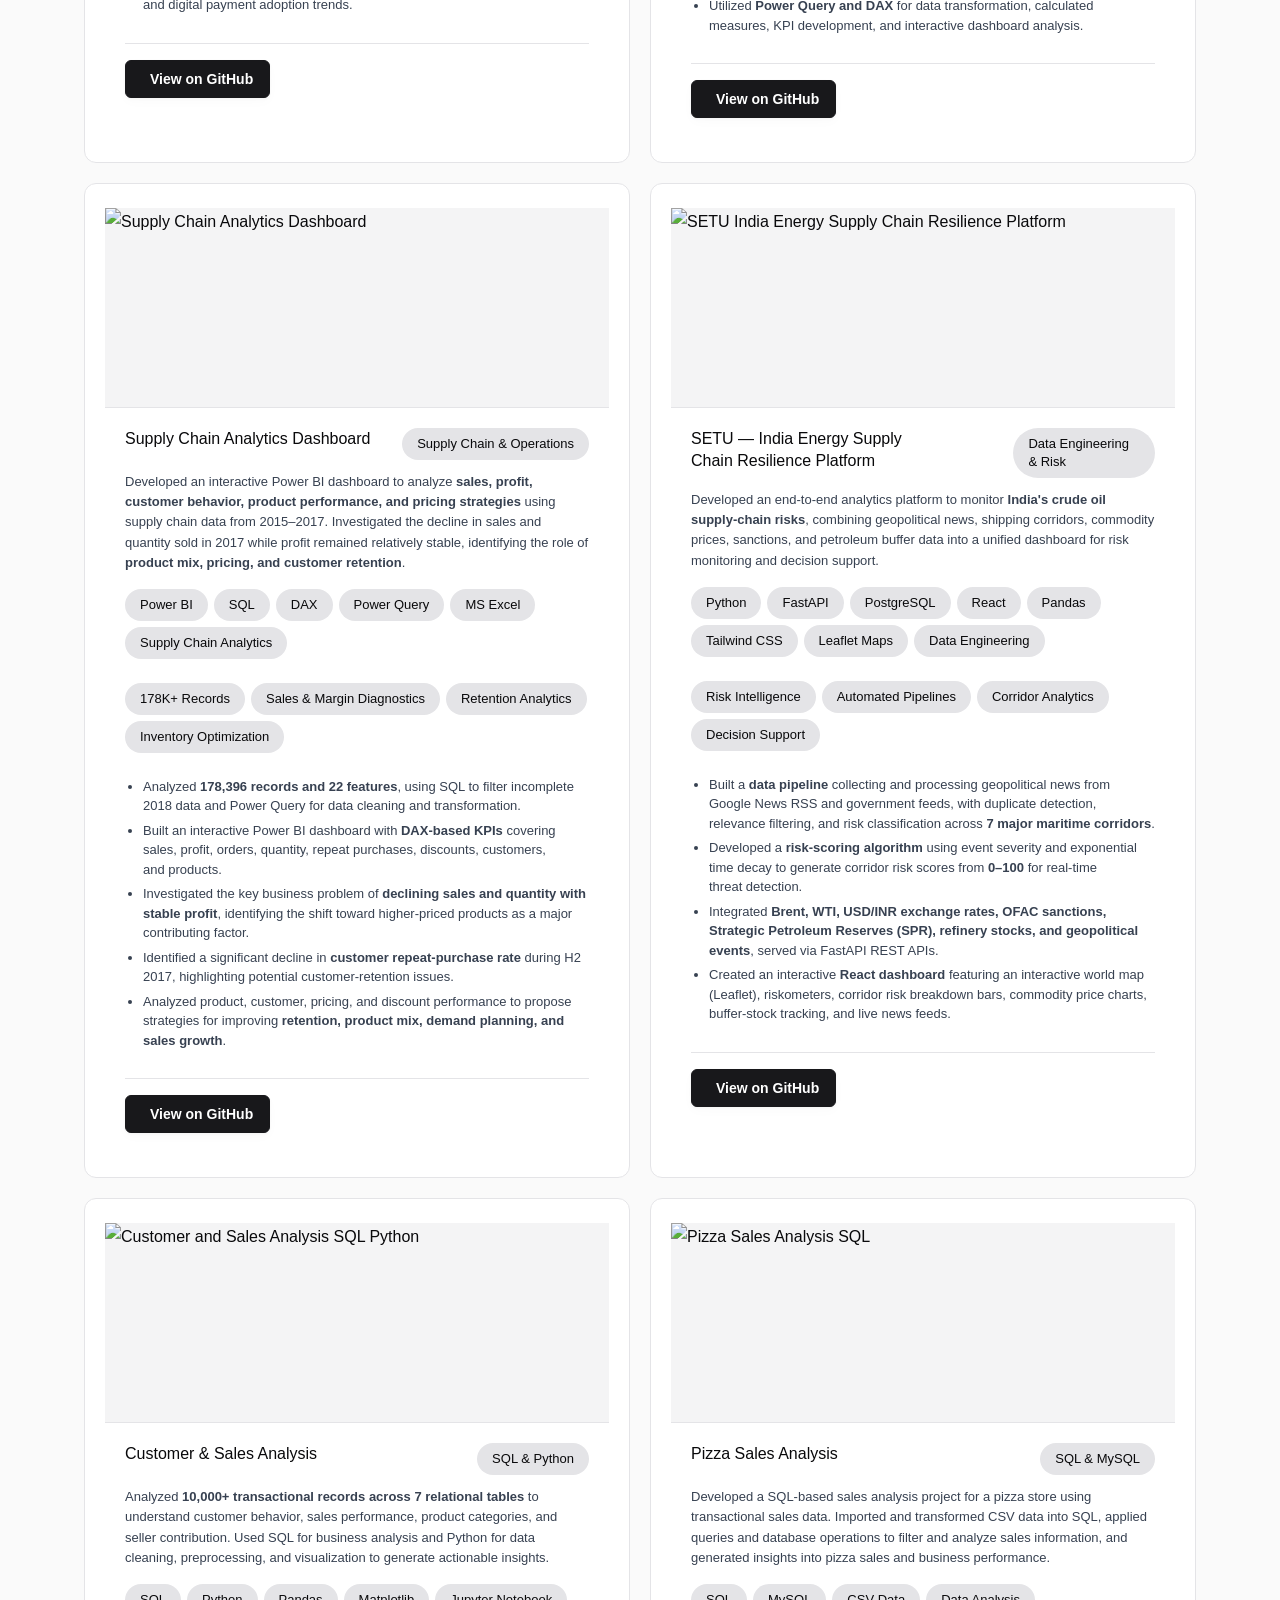
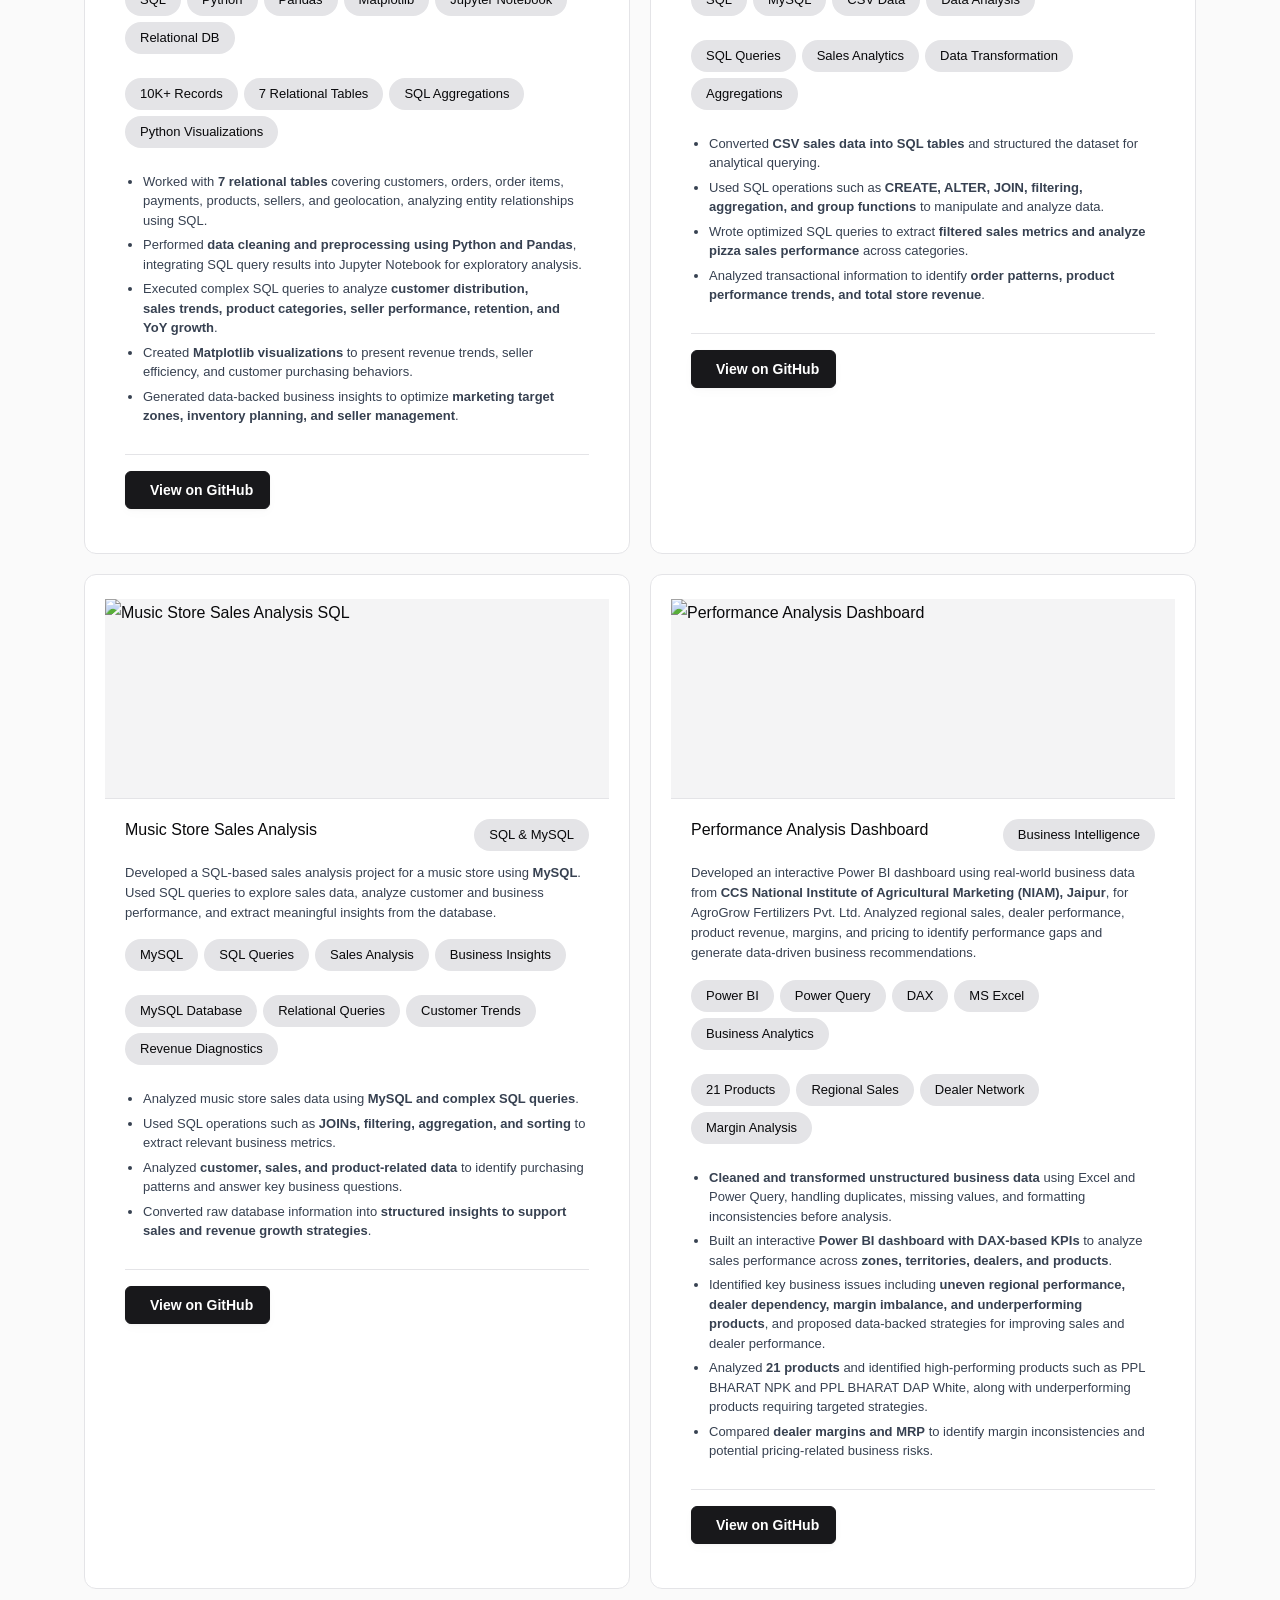
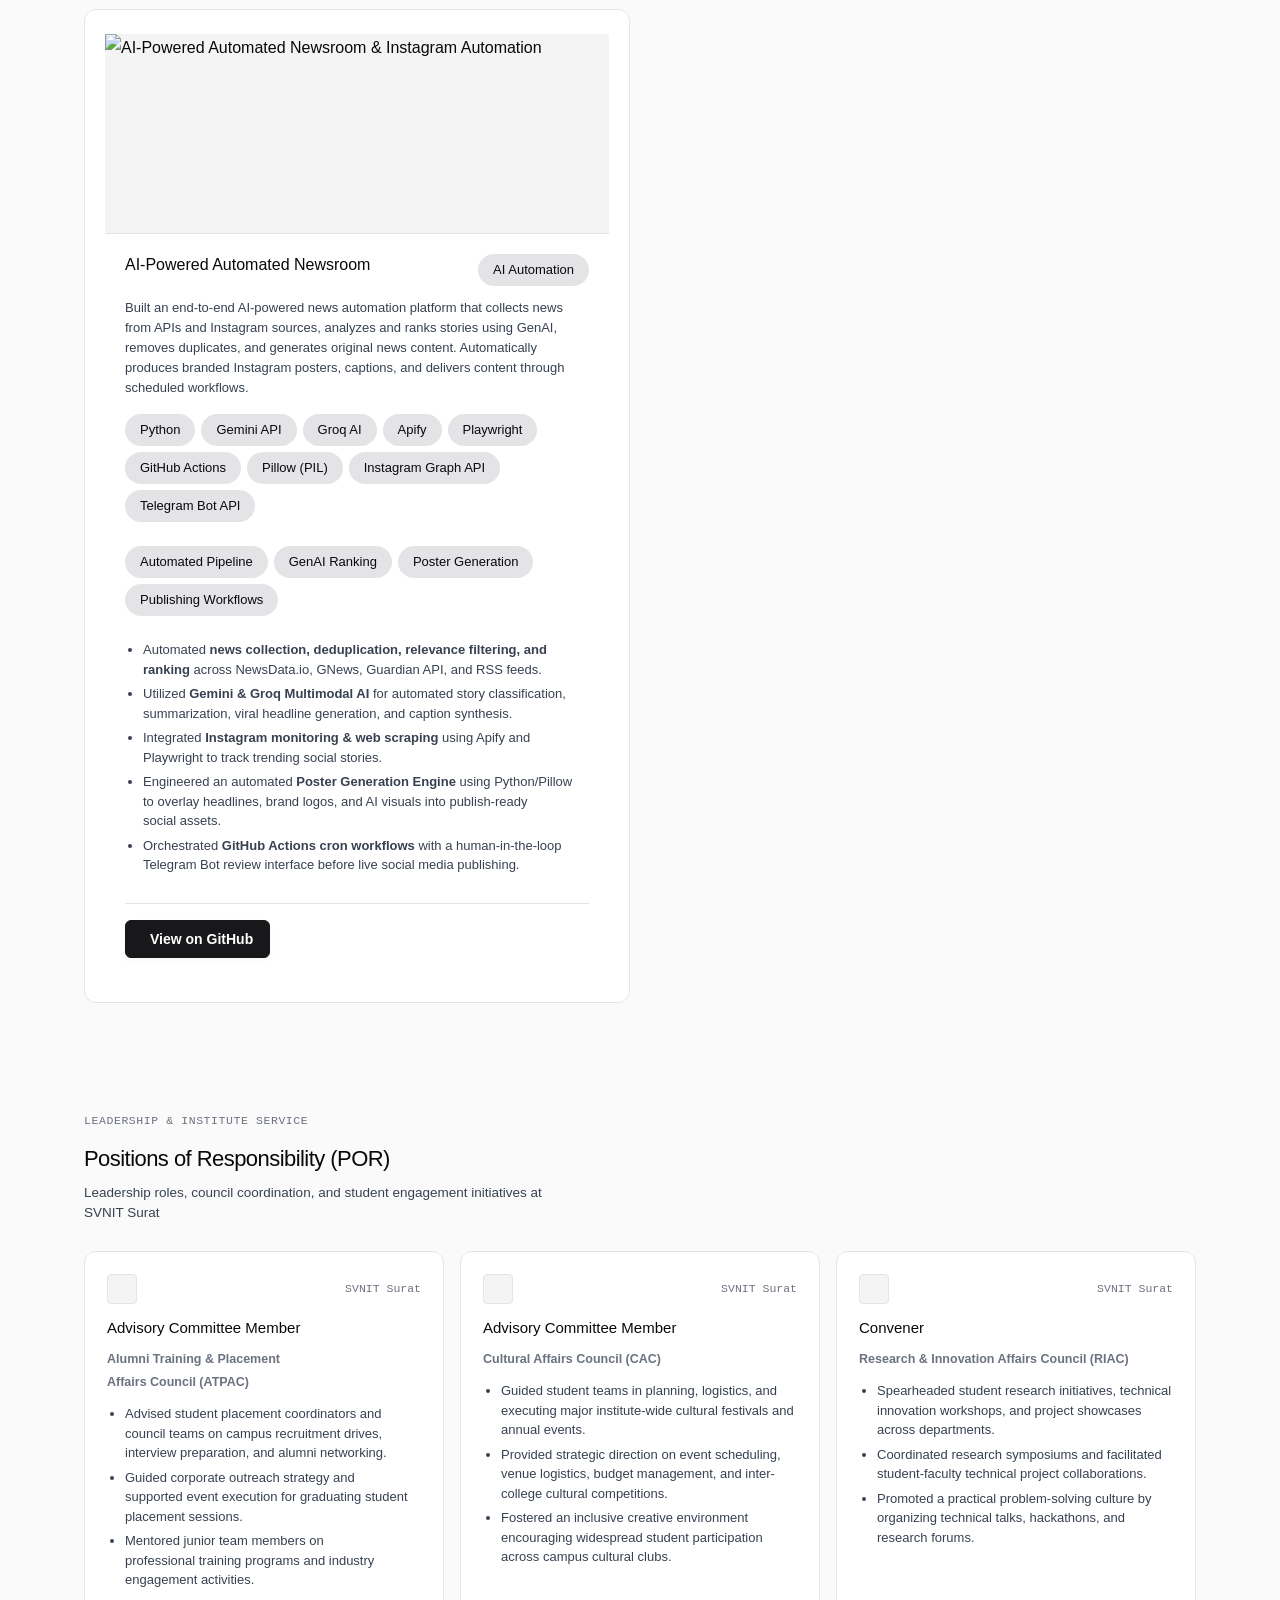
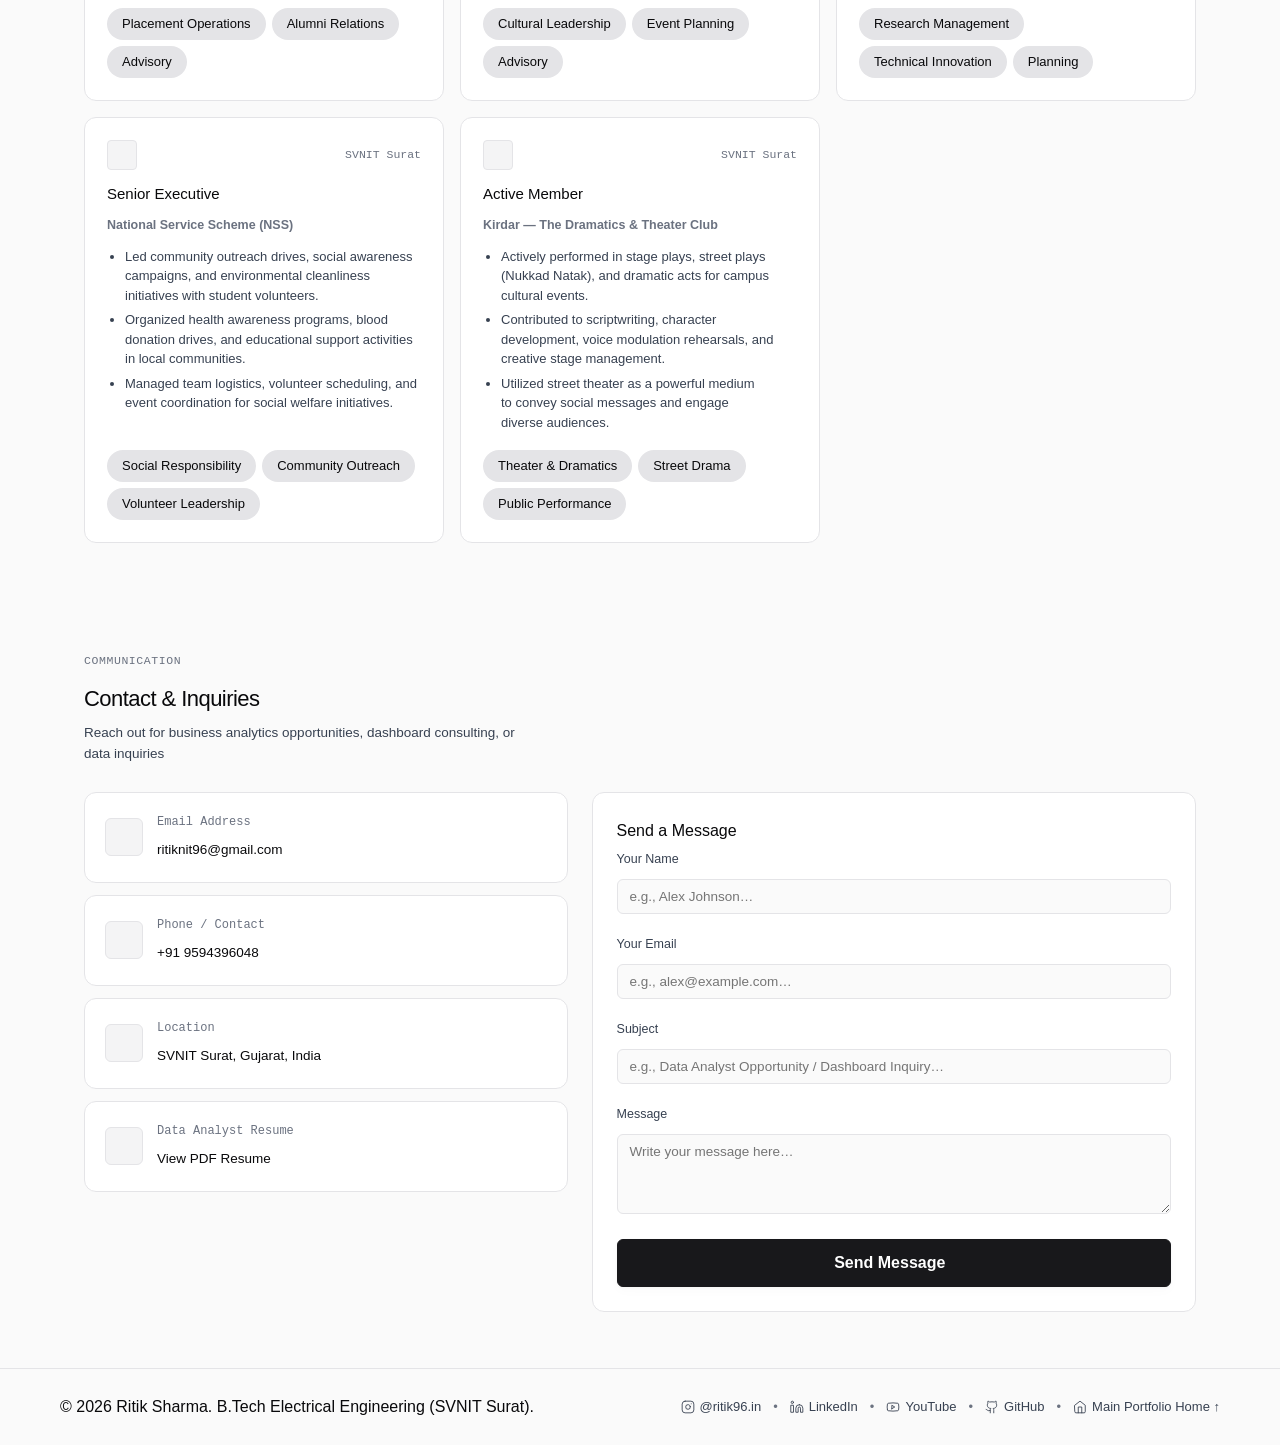
==== commit 997a5c83: "feat: implement CodeWithHarry design system with clean editorial structure, dark ink accents, and li" ====
--- a/data-analyst.html
+++ b/data-analyst.html
@@ -3,7 +3,7 @@
 <head>
     <meta charset="UTF-8">
     <meta name="viewport" content="width=device-width, initial-scale=1.0">
-    <meta name="theme-color" content="#08090d">
+    <meta name="theme-color" content="#FAFAFA">
     <title>Ritik Sharma | Data Analyst Portfolio</title>
     <meta name="description" content="Dedicated Data Analyst Portfolio of Ritik Sharma - Power BI, SQL, Python, Excel, Data Modeling, Fashion 1972NE &amp; Tata Global internships. B.Tech SVNIT Surat.">
     
@@ -19,7 +19,7 @@
     <!-- Lucide Icons CDN -->
     <script src="https://unpkg.com/lucide@latest"></script>
 </head>
-<body class="dark-theme">
+<body class="light-theme">
 
     <!-- Keyboard Skip Link for Accessibility -->
     <a href="#main-content" class="skip-link">Skip to main content</a>
--- a/css/style.css
+++ b/css/style.css
@@ -1,128 +1,154 @@
 /* ==========================================================================
-   RITIK SHARMA PORTFOLIO — CRAFT SYSTEM
-   Synthesized from pbakaus/impeccable (Craft Floor, Polish, Delight)
-   and vercel-labs/agent-skills (Web Interface Guidelines & Writing Guidelines).
-   
-   Direction: Technical, exact, calm, high-performance, accessible.
-   Palette: Graphite neutral ramp with single disciplined accent.
-   Grid: Strict 4px spacing scale, nested radius math, physical light depth.
-   Browser surfaces: Themed selection, custom caret, tabular figures, focus rings.
+   CODEWITHHARRY DESIGN SYSTEM
+   Specification: A bright, approachable learning platform with clean editorial
+   structure, dark ink accents, and a light, spacious presentation.
    ========================================================================== */
 
 :root {
-    color-scheme: dark;
-    
-    /* OLED Deep Black & Electric Sapphire Blue System (Favorite Palette) */
-    --bg-deep: #050608;
-    --bg-page: #08090d;
-    --bg-card: #0e111a;
-    --bg-raised: #141826;
-    --bg-raised-hover: #1b2135;
-    
-    --border-hairline: rgba(59, 130, 246, 0.12);
-    --border-subtle: rgba(59, 130, 246, 0.22);
-    --border-hover: rgba(96, 165, 250, 0.45);
-    
-    --text-primary: #f8fafc;
-    --text-secondary: #94a3b8;
-    --text-muted: #64748b;
-    
-    /* Layered Physical Depth System with Sapphire Ambient Glow */
-    --shadow-card: 0 1px 3px rgba(0, 0, 0, 0.6), 0 6px 20px -2px rgba(2, 6, 23, 0.5);
-    --shadow-hover: 0 4px 14px rgba(0, 0, 0, 0.7), 0 16px 36px -4px rgba(37, 99, 235, 0.25);
-    --highlight-specular: inset 0 1px 0 rgba(147, 197, 253, 0.08);
-    
-    /* Signature Electric Sapphire Blue Accent */
-    --accent: #3b82f6;
-    --accent-hover: #2563eb;
-    --accent-subtle: rgba(59, 130, 246, 0.12);
-    --accent-border: rgba(59, 130, 246, 0.32);
-    --accent-focus-ring: rgba(59, 130, 246, 0.55);
-    
-    /* Domain Accent Tones */
-    --accent-analytics: #38bdf8;
-    --accent-analytics-subtle: rgba(56, 189, 248, 0.10);
-    --accent-analytics-border: rgba(56, 189, 248, 0.24);
-    
-    --accent-electrical: #3b82f6;
-    --accent-electrical-subtle: rgba(59, 130, 246, 0.10);
-    --accent-electrical-border: rgba(59, 130, 246, 0.24);
-    
-    --accent-dev: #60a5fa;
-    --accent-dev-subtle: rgba(96, 165, 250, 0.10);
-    --accent-dev-border: rgba(96, 165, 250, 0.24);
-    
-    --semantic-success: #22c55e;
-    --semantic-error: #ef4444;
-    
-    /* Nested Radius Scale */
-    --radius-sm: 6px;
-    --radius-md: 8px;
+    color-scheme: light;
+    
+    /* CodeWithHarry Authoritative Palette */
+    --color-primary: #18181B;        /* Deep ink for primary actions & titles */
+    --color-secondary: #1F2937;      /* Charcoal accent */
+    --color-tertiary: #E4E4E7;       /* Pale cool gray divider & chip */
+    --color-neutral: #FFFFFF;        /* Base white canvas, cards & elevated UI */
+    --color-surface: #FAFAFA;        /* Faint off-white page background & inputs */
+    --color-on-surface: #09090B;     /* Darkest readable text tone */
+    --color-text: #18181B;           /* Primary readable text */
+    --color-muted: #6B7280;          /* Soft gray supporting text */
+    --color-border: #E4E4E7;         /* Divider color */
+    --color-backdrop: #F4F4F5;       /* Light gray background separation */
+    --color-error: #DC2626;          /* Clear validation red */
+    
+    /* Semantic Surfaces & Ramps (Default Light Presentation) */
+    --bg-page: var(--color-surface);
+    --bg-card: var(--color-neutral);
+    --bg-raised: var(--color-backdrop);
+    --bg-raised-hover: #ECECEE;
+    
+    --border-hairline: var(--color-border);
+    --border-subtle: #D4D4D8;
+    --border-hover: #A1A1AA;
+    
+    --text-primary: var(--color-on-surface);
+    --text-secondary: #374151;
+    --text-muted: var(--color-muted);
+    
+    /* High-contrast disciplined ink accent */
+    --accent: var(--color-primary);
+    --accent-hover: var(--color-secondary);
+    --accent-subtle: var(--color-backdrop);
+    --accent-border: var(--color-border);
+    --accent-focus-ring: rgba(24, 24, 27, 0.25);
+    
+    /* Domain subtle tones */
+    --accent-analytics: #2563eb;
+    --accent-analytics-subtle: #eff6ff;
+    --accent-analytics-border: #bfdbfe;
+    
+    --accent-electrical: #d97706;
+    --accent-electrical-subtle: #fffbeb;
+    --accent-electrical-border: #fde68a;
+    
+    --accent-dev: #4f46e5;
+    --accent-dev-subtle: #eef2ff;
+    --accent-dev-border: #c7d2fe;
+    
+    --semantic-success: #16a34a;
+    --semantic-error: var(--color-error);
+    
+    /* CodeWithHarry Rounded Scale */
+    --radius-none: 0px;
+    --radius-sm: 4px;
+    --radius-md: 6px;
     --radius-lg: 12px;
+    --radius-xl: 16px;
+    --radius-full: 9999px;
     --radius-pill: 9999px;
     
-    /* Typography */
-    --font-sans: 'Inter', -apple-system, BlinkMacSystemFont, 'Segoe UI', Roboto, Helvetica, Arial, sans-serif;
-    --font-mono: 'JetBrains Mono', 'IBM Plex Mono', Menlo, Consolas, monospace;
-    
-    /* Motion (Authored Exponential Easing) */
+    /* CodeWithHarry Spacing Scale */
+    --space-xs: 8px;
+    --space-sm: 24px;
+    --space-md: 48px;
+    --space-lg: 92px;
+    --space-xl: 144px;
+    
+    /* CodeWithHarry Typography */
+    --font-sans: Arial, Helvetica, sans-serif;
+    --font-mono: 'Geist Mono', Menlo, Consolas, monospace;
+    
+    /* CodeWithHarry Elevation: Subtle, light shadowing lifting from white */
+    --shadow-card: 0 1px 3px rgba(0, 0, 0, 0.04), 0 4px 12px rgba(0, 0, 0, 0.02);
+    --shadow-hover: 0 4px 12px rgba(0, 0, 0, 0.07), 0 10px 24px rgba(0, 0, 0, 0.04);
+    --highlight-specular: none;
+    
+    /* Motion */
     --ease-standard: cubic-bezier(0.22, 1, 0.36, 1);
     --duration-fast: 150ms;
     --duration-normal: 220ms;
 }
 
-/* Light Theme Neutral Ramp */
-.light-theme {
-    color-scheme: light;
-    
-    --bg-deep: #f0f0f2;
-    --bg-page: #fafafa;
-    --bg-card: #ffffff;
-    --bg-raised: #f4f4f5;
-    --bg-raised-hover: #e4e4e7;
-    
-    --border-hairline: rgba(0, 0, 0, 0.08);
-    --border-subtle: rgba(0, 0, 0, 0.15);
-    --border-hover: rgba(0, 0, 0, 0.30);
-    
-    --text-primary: #09090b;
-    --text-secondary: #52525b;
-    --text-muted: #71717a;
-    
-    --shadow-card: 0 1px 3px rgba(0, 0, 0, 0.05), 0 6px 18px -2px rgba(0, 0, 0, 0.04);
-    --shadow-hover: 0 4px 12px rgba(0, 0, 0, 0.08), 0 14px 28px -4px rgba(0, 0, 0, 0.08);
-    --highlight-specular: inset 0 1px 0 rgba(255, 255, 255, 0.9);
-    
-    --accent: #2563eb;
-    --accent-hover: #1d4ed8;
-    --accent-subtle: rgba(37, 99, 235, 0.08);
-    --accent-border: rgba(37, 99, 235, 0.22);
-    --accent-focus-ring: rgba(37, 99, 235, 0.35);
-    
-    --accent-analytics: #0284c7;
-    --accent-analytics-subtle: rgba(2, 132, 199, 0.08);
-    --accent-analytics-border: rgba(2, 132, 199, 0.20);
-    
-    --accent-electrical: #d97706;
-    --accent-electrical-subtle: rgba(217, 119, 6, 0.08);
-    --accent-electrical-border: rgba(217, 119, 6, 0.20);
-    
-    --accent-dev: #9333ea;
-    --accent-dev-subtle: rgba(147, 51, 234, 0.08);
-    --accent-dev-border: rgba(147, 51, 234, 0.20);
+/* CodeWithHarry Disciplined Dark Ink Mode */
+body.dark-theme, .dark-theme {
+    color-scheme: dark;
+    
+    --color-primary: #FAFAFA;
+    --color-secondary: #E4E4E7;
+    --color-tertiary: #27272A;
+    --color-neutral: #18181B;
+    --color-surface: #09090B;
+    --color-on-surface: #F4F4F5;
+    --color-text: #FAFAFA;
+    --color-muted: #A1A1AA;
+    --color-border: #27272A;
+    --color-backdrop: #121215;
+    
+    --bg-page: #09090B;
+    --bg-card: #18181B;
+    --bg-raised: #202024;
+    --bg-raised-hover: #27272D;
+    
+    --border-hairline: #27272A;
+    --border-subtle: #3F3F46;
+    --border-hover: #52525B;
+    
+    --text-primary: #F4F4F5;
+    --text-secondary: #D4D4D8;
+    --text-muted: #A1A1AA;
+    
+    --accent: #FFFFFF;
+    --accent-hover: #E4E4E7;
+    --accent-subtle: #27272A;
+    --accent-border: #3F3F46;
+    --accent-focus-ring: rgba(255, 255, 255, 0.3);
+    
+    --accent-analytics: #38bdf8;
+    --accent-analytics-subtle: rgba(56, 189, 248, 0.12);
+    --accent-analytics-border: rgba(56, 189, 248, 0.28);
+    
+    --accent-electrical: #fbbf24;
+    --accent-electrical-subtle: rgba(251, 191, 36, 0.12);
+    --accent-electrical-border: rgba(251, 191, 36, 0.28);
+    
+    --accent-dev: #818cf8;
+    --accent-dev-subtle: rgba(129, 140, 248, 0.12);
+    --accent-dev-border: rgba(129, 140, 248, 0.28);
+    
+    --shadow-card: 0 1px 3px rgba(0, 0, 0, 0.4), 0 6px 18px rgba(0, 0, 0, 0.3);
+    --shadow-hover: 0 4px 14px rgba(0, 0, 0, 0.5), 0 14px 28px rgba(0, 0, 0, 0.4);
 }
 
 /* ==========================================================================
    BROWSER SURFACES (THEMED CRAFT FLOOR)
    ========================================================================== */
 ::selection {
-    background: rgba(59, 130, 246, 0.28);
-    color: #ffffff;
-}
-
-.light-theme ::selection {
-    background: rgba(37, 99, 235, 0.20);
-    color: #000000;
+    background: #18181B;
+    color: #FFFFFF;
+}
+
+body.dark-theme ::selection {
+    background: #FAFAFA;
+    color: #09090B;
 }
 
 input, textarea {
@@ -511,7 +537,7 @@
                 color var(--duration-normal) var(--ease-standard);
 }
 
-/* Ambient Background Grid Texture (OLED Black & Sapphire Glow) */
+/* Ambient Background Canvas (Clean Editorial Presentation) */
 body::before {
     content: "";
     position: fixed;
@@ -520,20 +546,17 @@
     width: 100%;
     height: 100%;
     background-image: 
-        radial-gradient(ellipse 90% 55% at 50% -12%, rgba(37, 99, 235, 0.14) 0%, transparent 65%),
-        radial-gradient(circle at 85% 20%, rgba(59, 130, 246, 0.05) 0%, transparent 40%),
-        linear-gradient(to right, rgba(59, 130, 246, 0.035) 1px, transparent 1px),
-        linear-gradient(to bottom, rgba(59, 130, 246, 0.035) 1px, transparent 1px);
-    background-size: 100% 100%, 100% 100%, 32px 32px, 32px 32px;
+        linear-gradient(to right, rgba(0, 0, 0, 0.015) 1px, transparent 1px),
+        linear-gradient(to bottom, rgba(0, 0, 0, 0.015) 1px, transparent 1px);
+    background-size: 32px 32px, 32px 32px;
     pointer-events: none;
     z-index: -1;
 }
 
-body.light-theme::before {
+body.dark-theme::before {
     background-image: 
-        radial-gradient(ellipse 80% 50% at 50% -10%, rgba(37, 99, 235, 0.06) 0%, transparent 60%),
-        linear-gradient(to right, rgba(0, 0, 0, 0.025) 1px, transparent 1px),
-        linear-gradient(to bottom, rgba(0, 0, 0, 0.025) 1px, transparent 1px);
+        linear-gradient(to right, rgba(255, 255, 255, 0.02) 1px, transparent 1px),
+        linear-gradient(to bottom, rgba(255, 255, 255, 0.02) 1px, transparent 1px);
 }
 
 /* Skip link for keyboard accessibility */
@@ -565,24 +588,64 @@
     scroll-margin-top: 84px;
 }
 
-/* Typography & Content Wrapping */
-h1, h2, h3, h4, h5, h6 {
-    font-weight: 500;
-    color: var(--text-primary);
-    letter-spacing: -0.025em;
-    line-height: 1.25;
+/* ==========================================================================
+   CODEWITHHARRY TYPOGRAPHY SCALE (Arial, Helvetica, sans-serif)
+   ========================================================================== */
+h1 {
+    font-family: var(--font-sans);
+    font-size: 30px;
+    font-weight: 600;
+    line-height: 36px;
+    letter-spacing: 0px;
+    color: var(--text-primary);
     text-wrap: balance;
+}
+
+h2 {
+    font-family: var(--font-sans);
+    font-size: 26px;
+    font-weight: 600;
+    line-height: 36px;
+    letter-spacing: 0px;
+    color: var(--text-primary);
+    text-wrap: balance;
+}
+
+h3 {
+    font-family: var(--font-sans);
+    font-size: 22px;
+    font-weight: 600;
+    line-height: 28px;
+    letter-spacing: 0px;
+    color: var(--text-primary);
+    text-wrap: balance;
+}
+
+h4 {
+    font-family: var(--font-sans);
+    font-size: 19px;
+    font-weight: 600;
+    line-height: 23px;
+    letter-spacing: 0px;
+    color: var(--text-primary);
+    text-wrap: balance;
+}
+
+body, p {
+    font-family: var(--font-sans);
+    font-size: 16px;
+    font-weight: 400;
+    line-height: 28px;
+    letter-spacing: 0px;
+    color: var(--text-primary);
+    text-wrap: pretty;
 }
 
 body, p, h1, h2, h3, h4, span, a {
     overflow-wrap: break-word;
 }
 
-/* Optimal Prose Measure (45–75ch) & Pretty Wrapping */
-p, .item-desc, .achievement-card-text, .project-desc, .timeline-text, .bio-text {
-    text-wrap: pretty;
-}
-
+/* Optimal Prose Measure (45–75ch) */
 .item-desc, .achievement-card-text, .project-desc, .timeline-text, .bio-text {
     max-width: 68ch;
 }
@@ -671,15 +734,17 @@
     width: 100%;
     z-index: 100;
     height: 60px;
-    background: rgba(8, 9, 13, 0.85);
-    backdrop-filter: blur(14px);
-    -webkit-backdrop-filter: blur(14px);
+    background: rgba(255, 255, 255, 0.96);
+    backdrop-filter: blur(8px);
+    -webkit-backdrop-filter: blur(8px);
+    border-bottom: 1px solid var(--color-border);
+    transition: background-color var(--duration-fast) var(--ease-standard),
+                border-color var(--duration-fast) var(--ease-standard);
+}
+
+body.dark-theme .navbar {
+    background: rgba(24, 24, 27, 0.96);
     border-bottom: 1px solid var(--border-hairline);
-    transition: border-color var(--duration-fast) var(--ease-standard);
-}
-
-.light-theme .navbar {
-    background: rgba(248, 250, 252, 0.88);
 }
 
 .nav-container {
@@ -694,57 +759,54 @@
 }
 
 .logo {
-    font-size: 14.5px;
+    font-size: 16px;
+    font-weight: 600;
+    letter-spacing: 0px;
+    color: var(--color-primary);
+    display: inline-flex;
+    align-items: center;
+    gap: 6px;
+    border-radius: var(--radius-sm);
+}
+
+.logo-accent {
+    color: var(--color-muted);
+    font-weight: 400;
+}
+
+.nav-menu ul {
+    display: flex;
+    gap: 12px;
+    align-items: center;
+}
+
+.nav-link {
+    font-size: 14px;
     font-weight: 500;
-    letter-spacing: -0.01em;
-    color: var(--text-primary);
+    color: var(--color-text);
     display: inline-flex;
     align-items: center;
-    gap: 8px;
-    border-radius: var(--radius-sm);
-}
-
-.logo-accent {
-    color: var(--text-secondary);
-    font-weight: 400;
-}
-
-.nav-menu ul {
-    display: flex;
-    gap: 20px;
-    align-items: center;
-}
-
-.nav-link {
-    font-size: 13px;
-    font-weight: 400;
-    color: var(--text-secondary);
-    display: inline-flex;
-    align-items: center;
     gap: 6px;
-    padding: 6px 4px;
+    padding: 6px 12px;
     position: relative;
     border-radius: var(--radius-sm);
-    transition: color var(--duration-fast) var(--ease-standard);
+    transition: background-color var(--duration-fast) var(--ease-standard),
+                color var(--duration-fast) var(--ease-standard);
 }
 
 .nav-link:hover {
-    color: var(--text-primary);
+    color: var(--color-primary);
+    background-color: var(--color-backdrop);
 }
 
 .nav-link.active {
-    color: var(--text-primary);
-    font-weight: 500;
+    color: var(--color-primary);
+    background-color: var(--color-backdrop);
+    font-weight: 600;
 }
 
 .nav-link.active::after {
-    content: '';
-    position: absolute;
-    bottom: -1px;
-    left: 0;
-    width: 100%;
-    height: 1px;
-    background: var(--text-primary);
+    display: none;
 }
 
 .nav-actions {
@@ -850,9 +912,9 @@
 .card {
     background: var(--bg-card);
     border: 1px solid var(--border-hairline);
-    border-radius: var(--radius-lg);
-    padding: 24px;
-    box-shadow: var(--shadow-card), var(--highlight-specular);
+    border-radius: var(--radius-xl);
+    padding: 24px 20px;
+    box-shadow: var(--shadow-card);
     transition: border-color var(--duration-fast) var(--ease-standard),
                 background-color var(--duration-fast) var(--ease-standard),
                 box-shadow var(--duration-fast) var(--ease-standard),
@@ -861,6 +923,7 @@
 
 .card:hover {
     border-color: var(--border-subtle);
+    box-shadow: var(--shadow-hover);
 }
 
 /* ==========================================================================
@@ -993,24 +1056,23 @@
     display: inline-flex;
     align-items: center;
     gap: 6px;
-    font-size: 12.5px;
-    color: var(--text-secondary);
-    background: var(--bg-raised);
-    padding: 4px 10px;
-    border-radius: var(--radius-sm);
-    border: 1px solid var(--border-hairline);
+    font-size: 13px;
+    font-weight: 500;
+    color: var(--color-on-surface);
+    background: var(--color-backdrop);
+    padding: 6px 14px;
+    border-radius: var(--radius-full);
+    border: 1px solid var(--color-border);
     touch-action: manipulation;
-    transition: color var(--duration-fast) var(--ease-standard),
-                border-color var(--duration-fast) var(--ease-standard),
-                background-color var(--duration-fast) var(--ease-standard),
-                transform var(--duration-fast) var(--ease-standard);
+    transition: background-color var(--duration-fast) var(--ease-standard),
+                color var(--duration-fast) var(--ease-standard),
+                border-color var(--duration-fast) var(--ease-standard);
 }
 
 .pill-link:hover {
-    color: var(--text-primary);
-    border-color: var(--border-subtle);
-    background: var(--bg-raised-hover);
-    transform: translateY(-1px);
+    color: var(--color-neutral);
+    background-color: var(--color-primary);
+    border-color: var(--color-primary);
 }
 
 .pill-link svg, .pill-text svg, .pill-icon {
@@ -1168,74 +1230,99 @@
 }
 
 /* ==========================================================================
-   BUTTONS
+   CODEWITHHARRY BUTTONS (button-primary, button-secondary, button-tertiary)
    ========================================================================== */
 .btn {
     display: inline-flex;
     align-items: center;
     justify-content: center;
     gap: 8px;
-    height: 36px;
-    padding: 0 16px;
-    border-radius: var(--radius-md);
-    font-size: 13px;
-    font-weight: 500;
+    height: 48px;
+    padding: 12px 24px;
+    border-radius: var(--radius-md); /* 6px */
+    font-family: var(--font-sans);
+    font-size: 16px;
+    font-weight: 600;
+    line-height: 24px;
+    letter-spacing: 0px;
     cursor: pointer;
-    border: 1px solid var(--border-hairline);
+    border: 1px solid transparent;
     white-space: nowrap;
-    background: var(--bg-raised);
-    color: var(--text-primary);
     touch-action: manipulation;
     box-shadow: var(--shadow-card);
     transition: background-color var(--duration-fast) var(--ease-standard),
                 border-color var(--duration-fast) var(--ease-standard),
                 color var(--duration-fast) var(--ease-standard),
-                box-shadow var(--duration-fast) var(--ease-standard),
-                transform var(--duration-fast) var(--ease-standard);
+                box-shadow var(--duration-fast) var(--ease-standard);
 }
 
 .btn:active {
     transform: scale(0.98);
 }
 
-.btn:hover {
-    background: var(--bg-raised-hover);
-    border-color: var(--border-subtle);
-    color: var(--text-primary);
-    box-shadow: var(--shadow-hover);
-}
-
+/* button-primary: primary ink fill with white text */
 .btn-primary {
-    background: var(--text-primary);
-    color: var(--bg-deep);
-    border-color: var(--text-primary);
-    font-weight: 500;
+    background-color: var(--color-primary); /* #18181B */
+    color: var(--color-neutral); /* #FFFFFF */
+    border-color: var(--color-primary);
 }
 
 .btn-primary:hover {
-    background: #ffffff;
-    color: #000000;
-    border-color: #ffffff;
-}
-
-.light-theme .btn-primary {
-    background: #09090b;
-    color: #ffffff;
-    border-color: #09090b;
-}
-
-.light-theme .btn-primary:hover {
-    background: #000000;
-    color: #ffffff;
-}
-
+    background-color: var(--color-secondary); /* #1F2937 */
+    border-color: var(--color-secondary);
+    color: var(--color-neutral);
+}
+
+body.dark-theme .btn-primary {
+    background-color: #FAFAFA;
+    color: #09090B;
+    border-color: #FAFAFA;
+}
+
+body.dark-theme .btn-primary:hover {
+    background-color: #E4E4E7;
+    border-color: #E4E4E7;
+}
+
+/* button-secondary: white background with light border */
 .btn-secondary {
-    background: var(--bg-raised);
-    border-color: var(--border-hairline);
-    color: var(--text-primary);
+    background-color: var(--color-neutral); /* #FFFFFF */
+    color: var(--color-on-surface); /* #09090B */
+    border-color: var(--color-border); /* #E4E4E7 */
 }
 
 .btn-secondary:hover {
+    background-color: var(--color-surface); /* #FAFAFA */
+    border-color: #D4D4D8;
+    color: var(--color-on-surface);
+}
+
+body.dark-theme .btn-secondary {
+    background-color: #18181B;
+    color: #FAFAFA;
+    border-color: #27272A;
+}
+
+body.dark-theme .btn-secondary:hover {
+    background-color: #202024;
+    border-color: #3F3F46;
+}
+
+/* button-tertiary: plain text action */
+.btn-tertiary {
+    background-color: transparent;
+    color: var(--color-text);
+    border: none;
+    padding: 0;
+    box-shadow: none;
+    height: auto;
+}
+
+.btn-sm {
+    height: 38px;
+    padding: 8px 16px;
+    font-size: 14px;
+}
     background: var(--bg-raised-hover);
     border-color: var(--border-subtle);
 }
@@ -1258,38 +1345,29 @@
 }
 
 /* ==========================================================================
-   BADGES & TAGS
+   CODEWITHHARRY CHIPS & TAGS (chip: background tertiary, text on-surface, full rounded)
    ========================================================================== */
-.badge {
+.badge, .tag, .chip, .achievement-tag {
     display: inline-flex;
     align-items: center;
-    gap: 5px;
-    padding: 3px 8px;
-    border-radius: var(--radius-sm);
-    font-size: 11.5px;
+    gap: 6px;
+    padding: 6px 14px;
+    border-radius: var(--radius-full); /* 9999px */
+    font-family: var(--font-sans);
+    font-size: 13px;
     font-weight: 500;
-    background: var(--bg-raised);
-    border: 1px solid var(--border-hairline);
-    color: var(--text-secondary);
-    font-family: var(--font-mono);
-}
-
-.badge-dev, .badge-analytics, .badge-electrical {
-    background: var(--bg-raised);
-    border: 1px solid var(--border-hairline);
-    color: var(--text-secondary);
-}
-
-.tag {
-    display: inline-flex;
-    align-items: center;
-    font-size: 11.5px;
-    font-family: var(--font-mono);
-    padding: 2px 7px;
-    border-radius: var(--radius-sm);
-    background: var(--bg-raised);
-    border: 1px solid var(--border-hairline);
-    color: var(--text-secondary);
+    line-height: 18px;
+    background: var(--color-tertiary); /* #E4E4E7 */
+    color: var(--color-on-surface); /* #09090B */
+    border: 1px solid transparent;
+}
+
+body.dark-theme .badge,
+body.dark-theme .tag,
+body.dark-theme .chip,
+body.dark-theme .achievement-tag {
+    background: #27272A;
+    color: #F4F4F5;
 }
 
 /* ==========================================================================
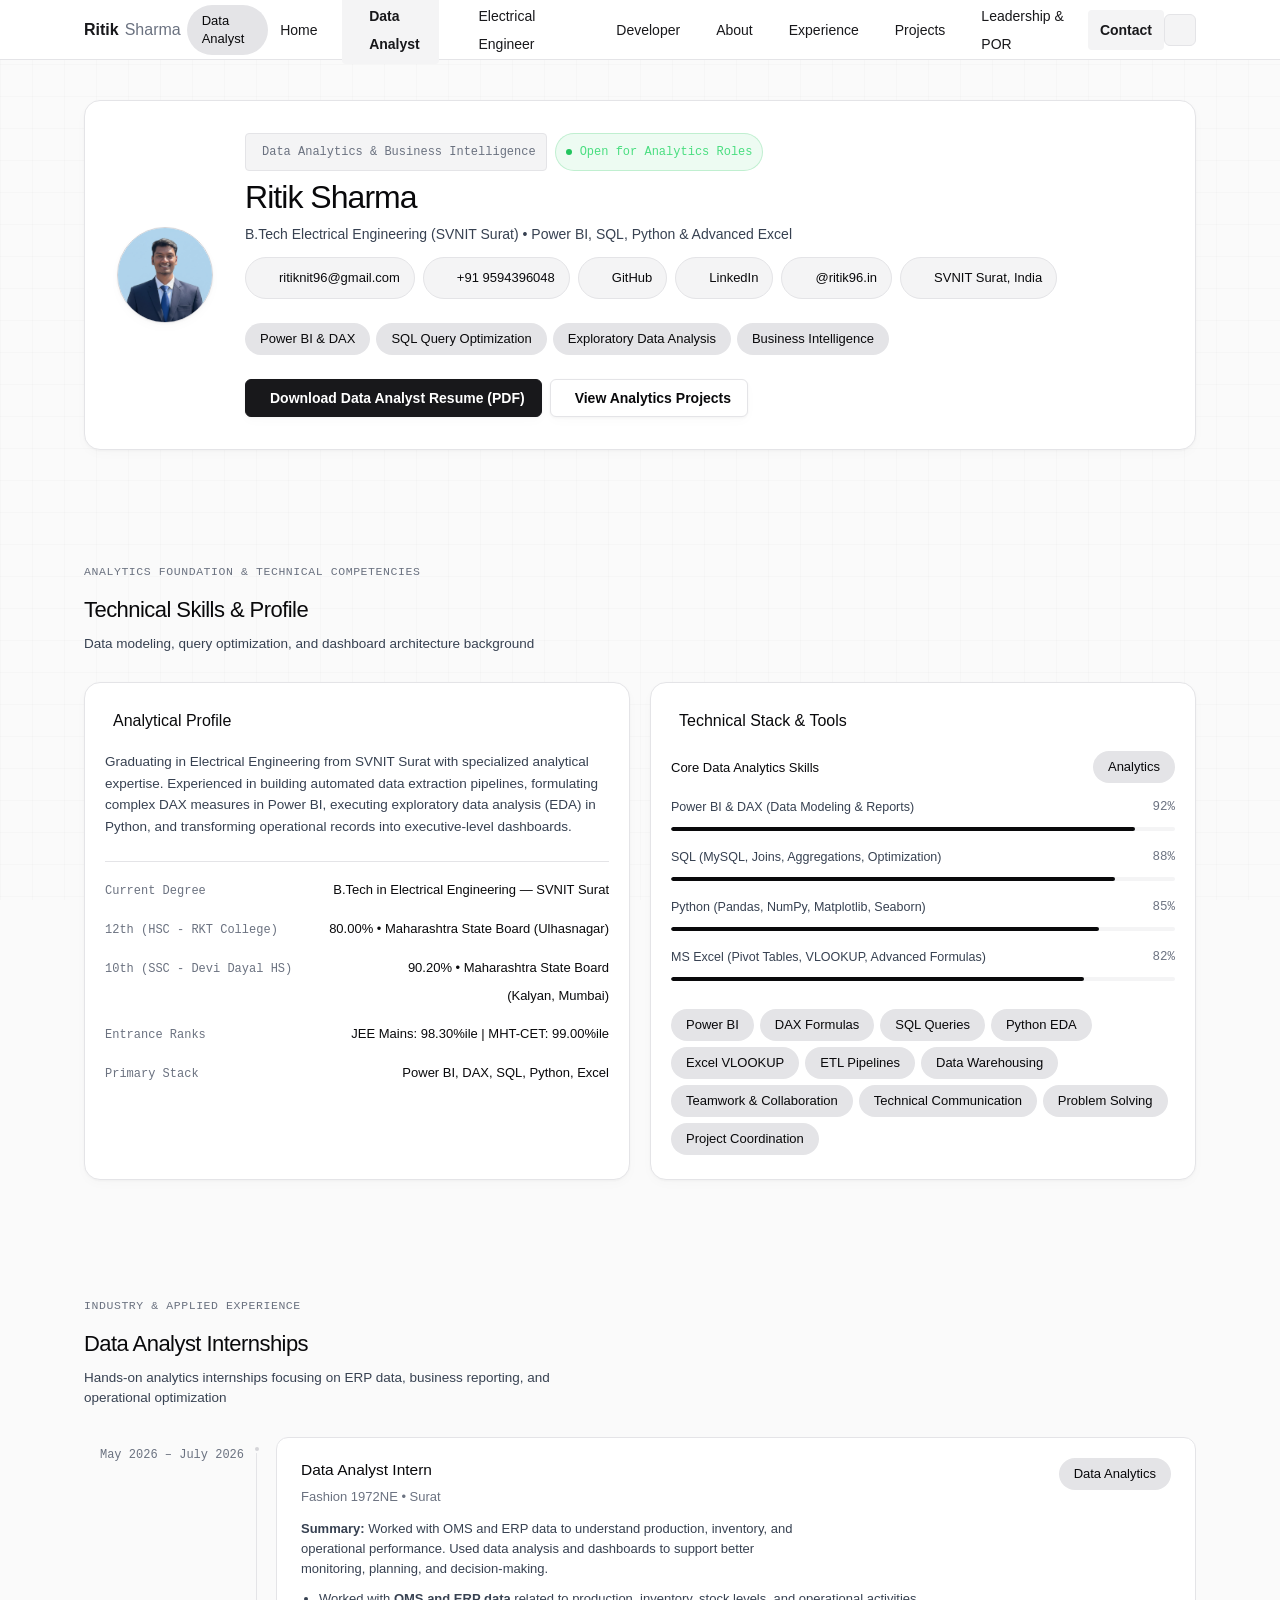
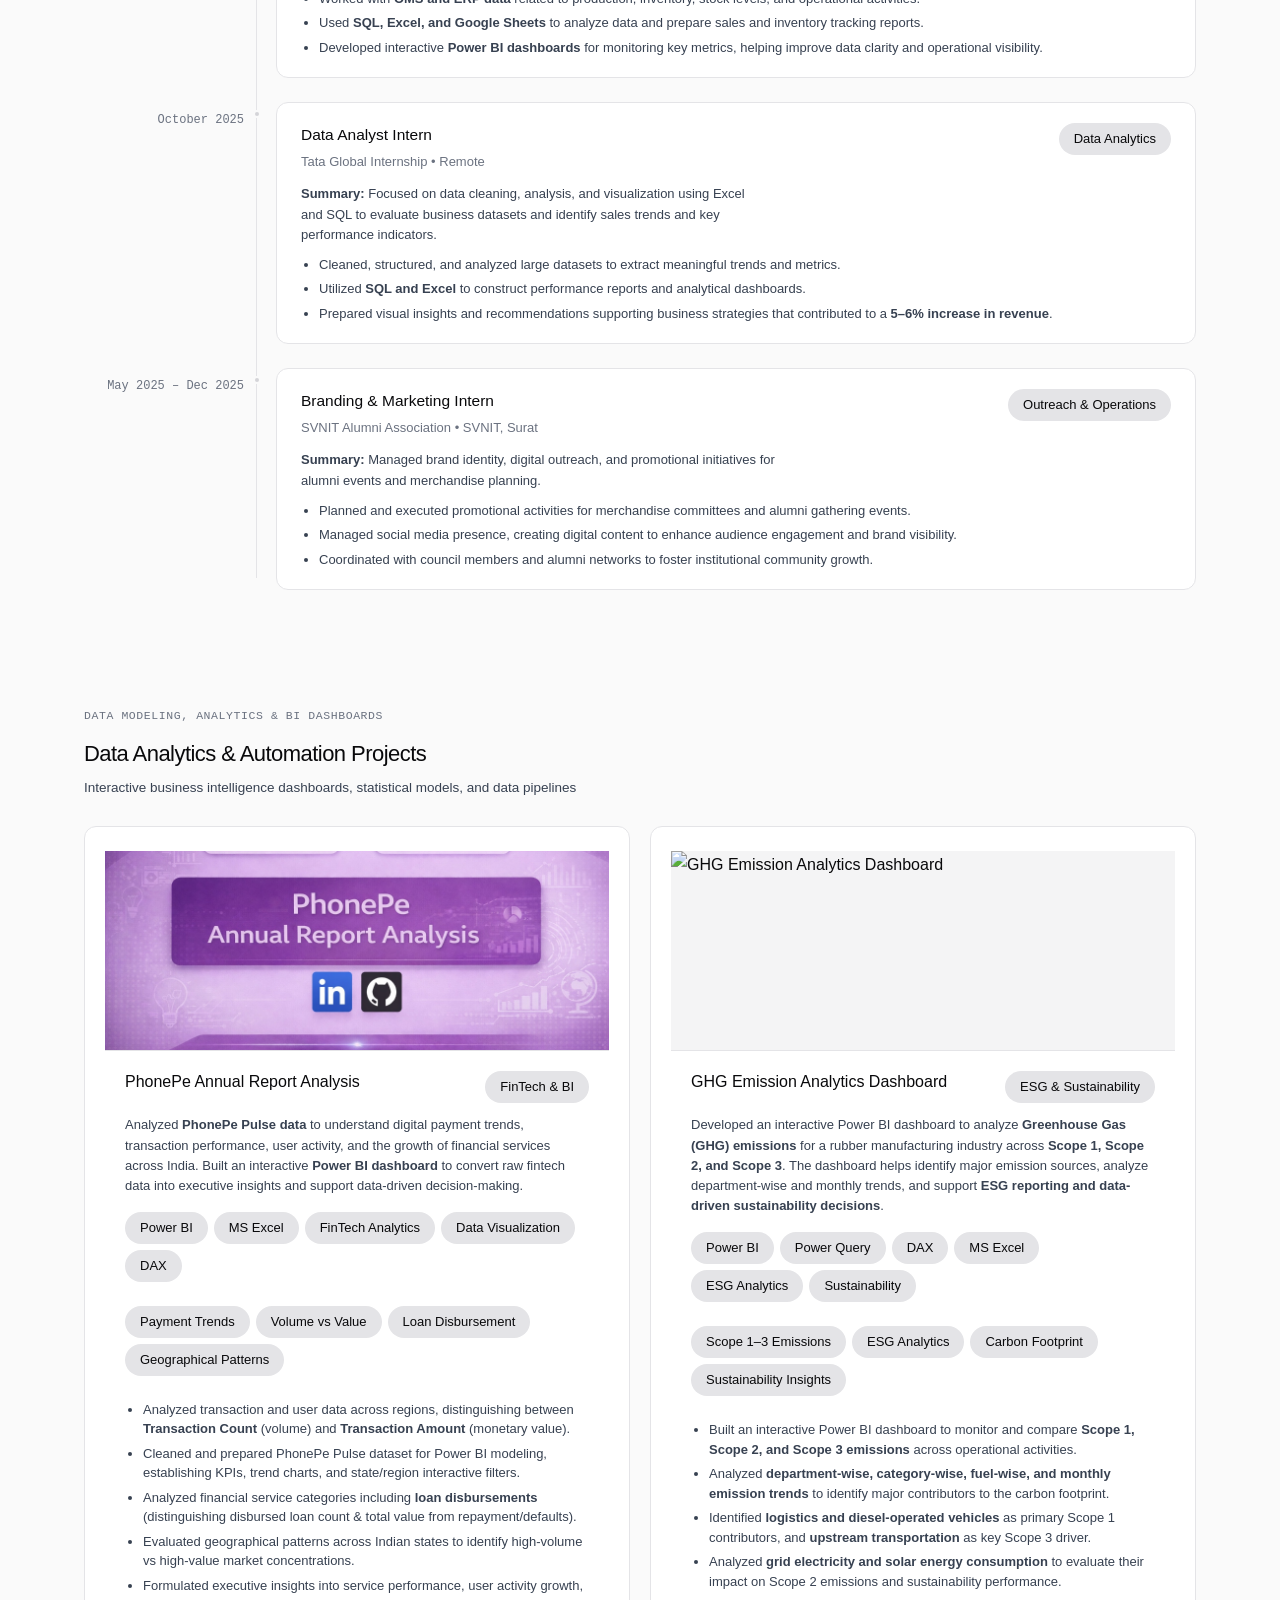
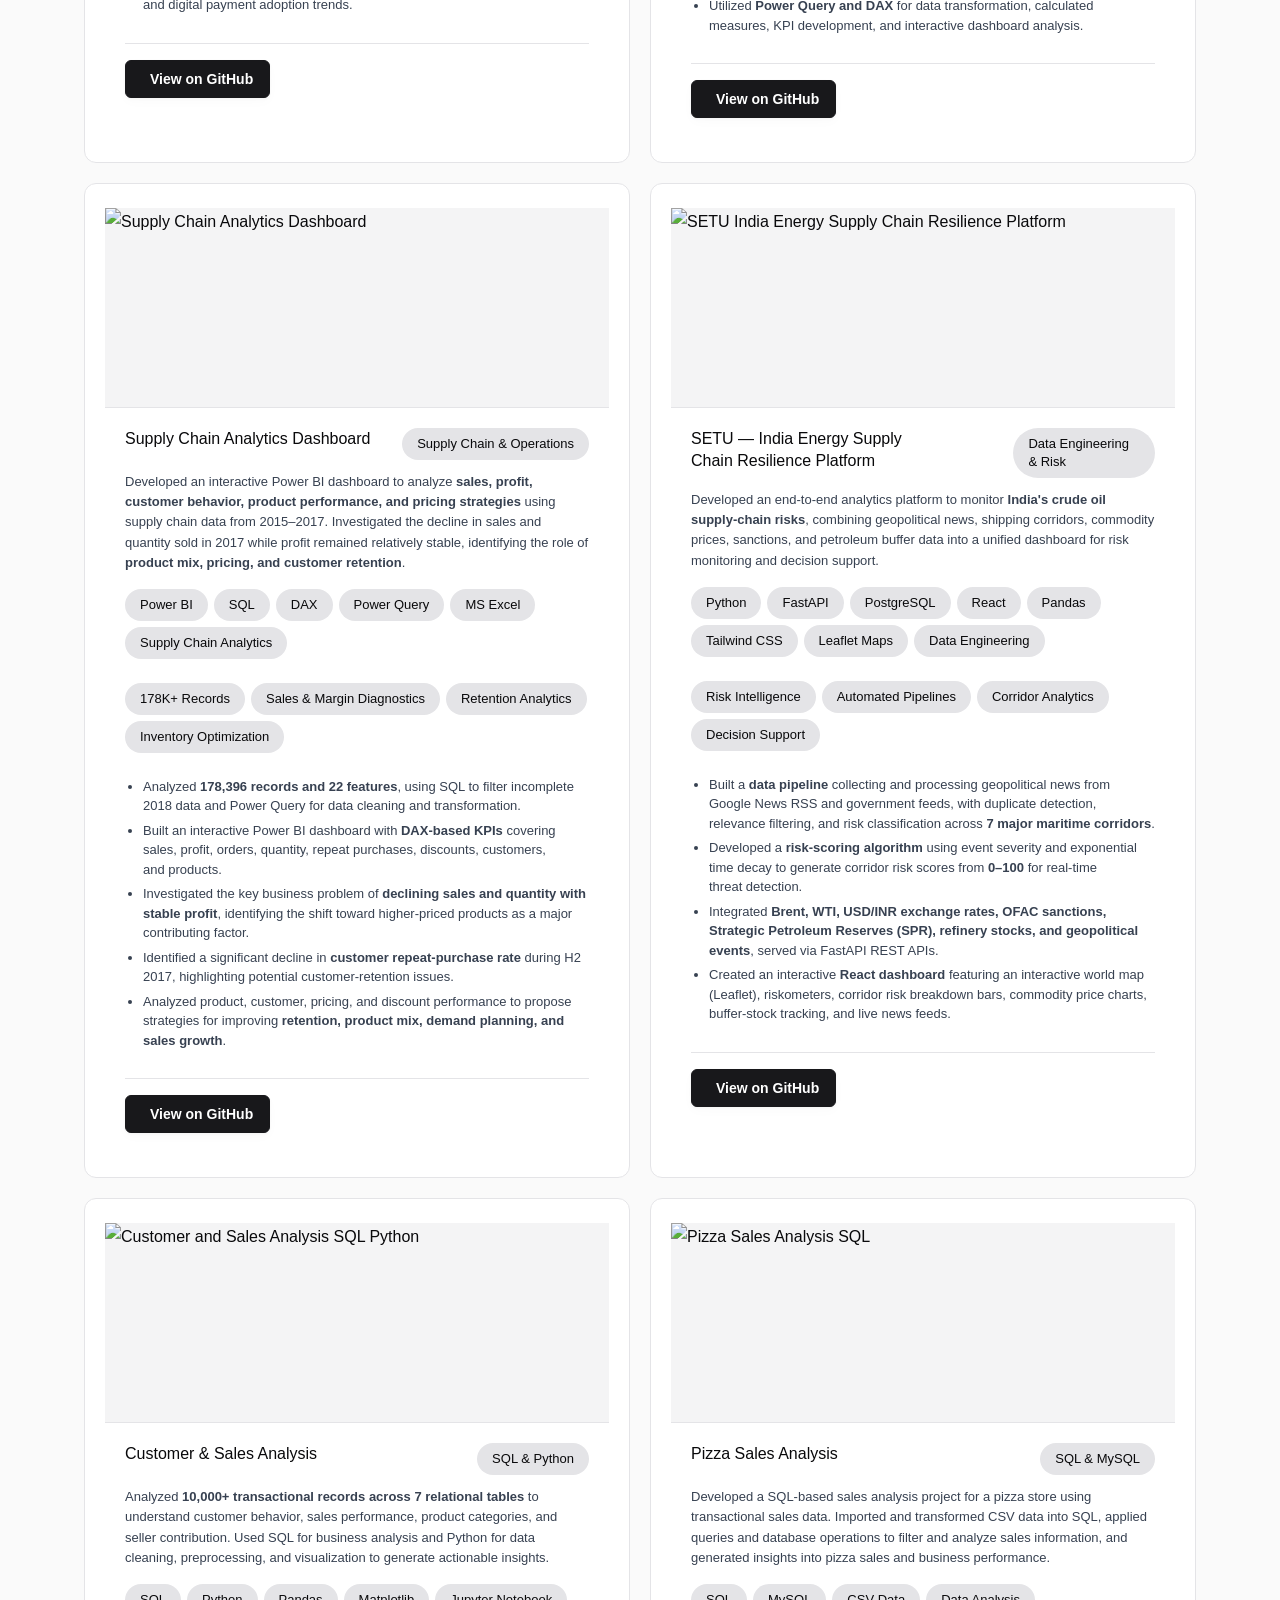
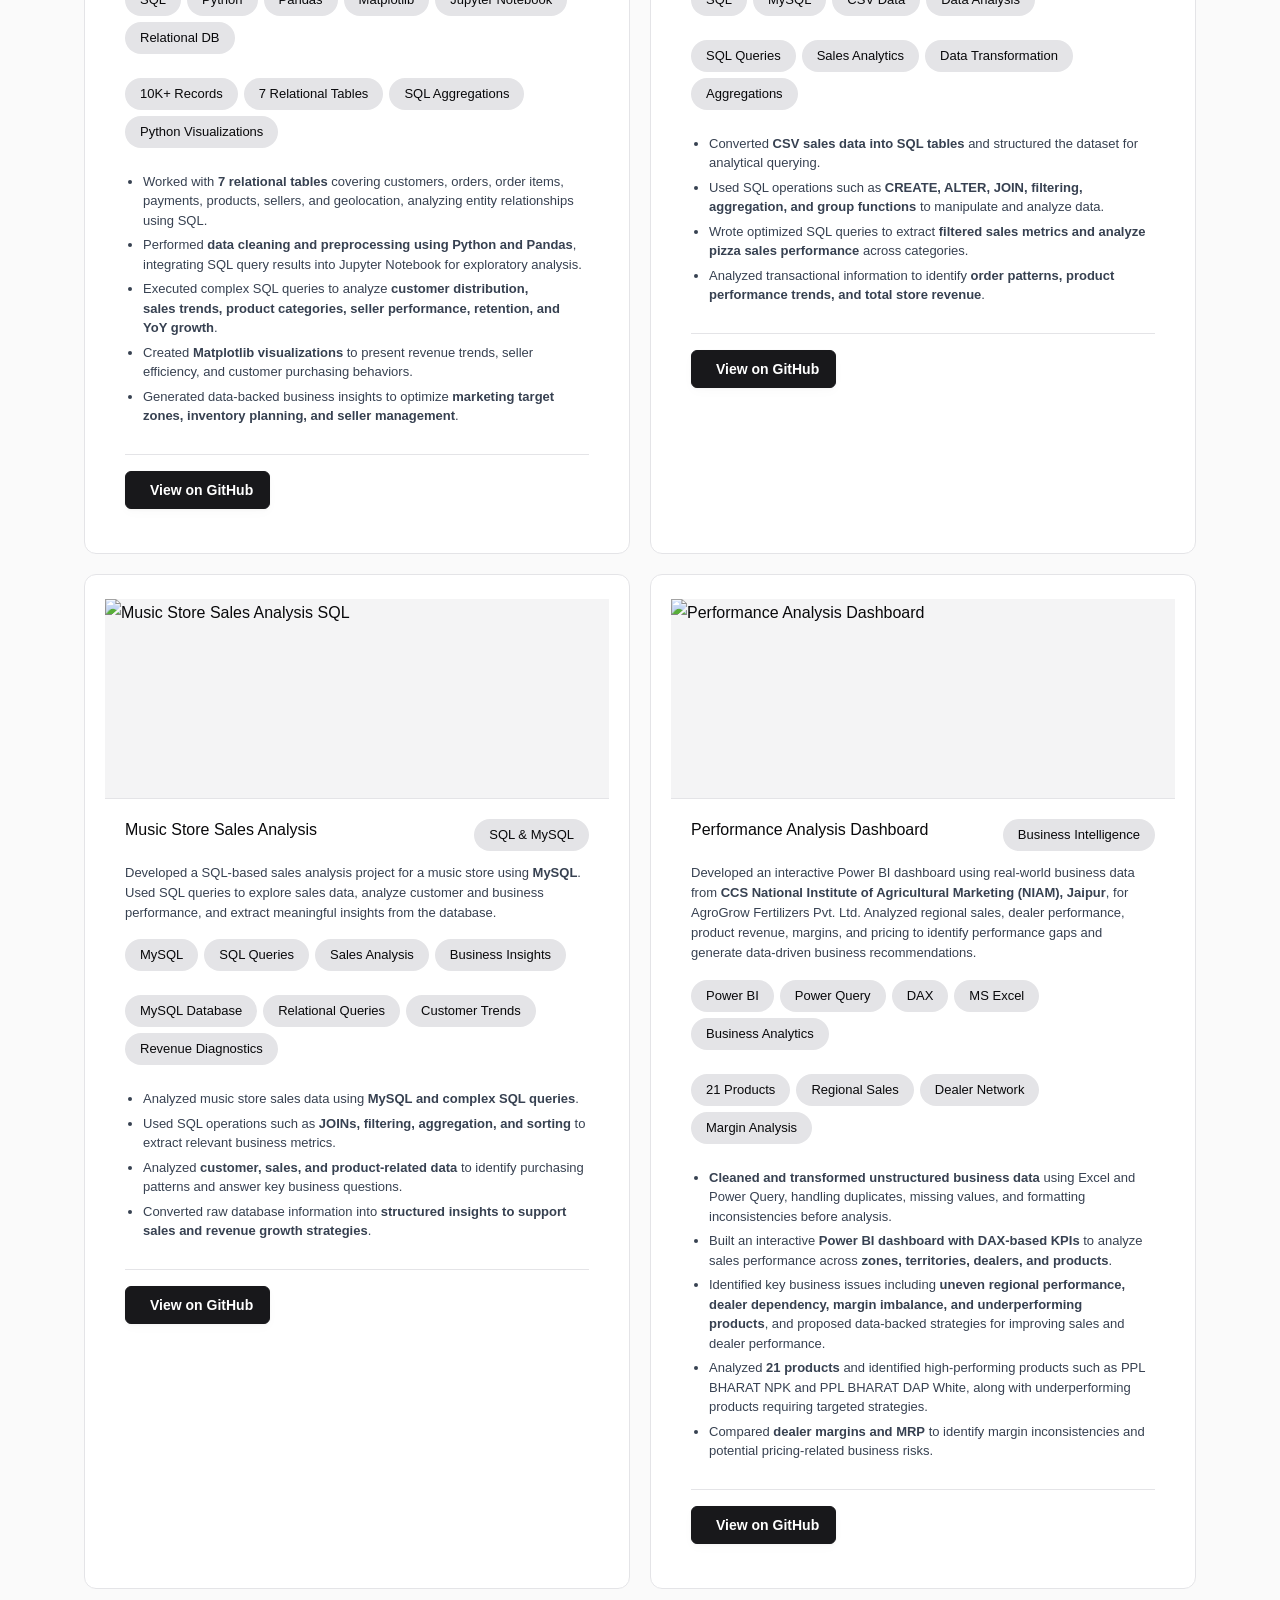
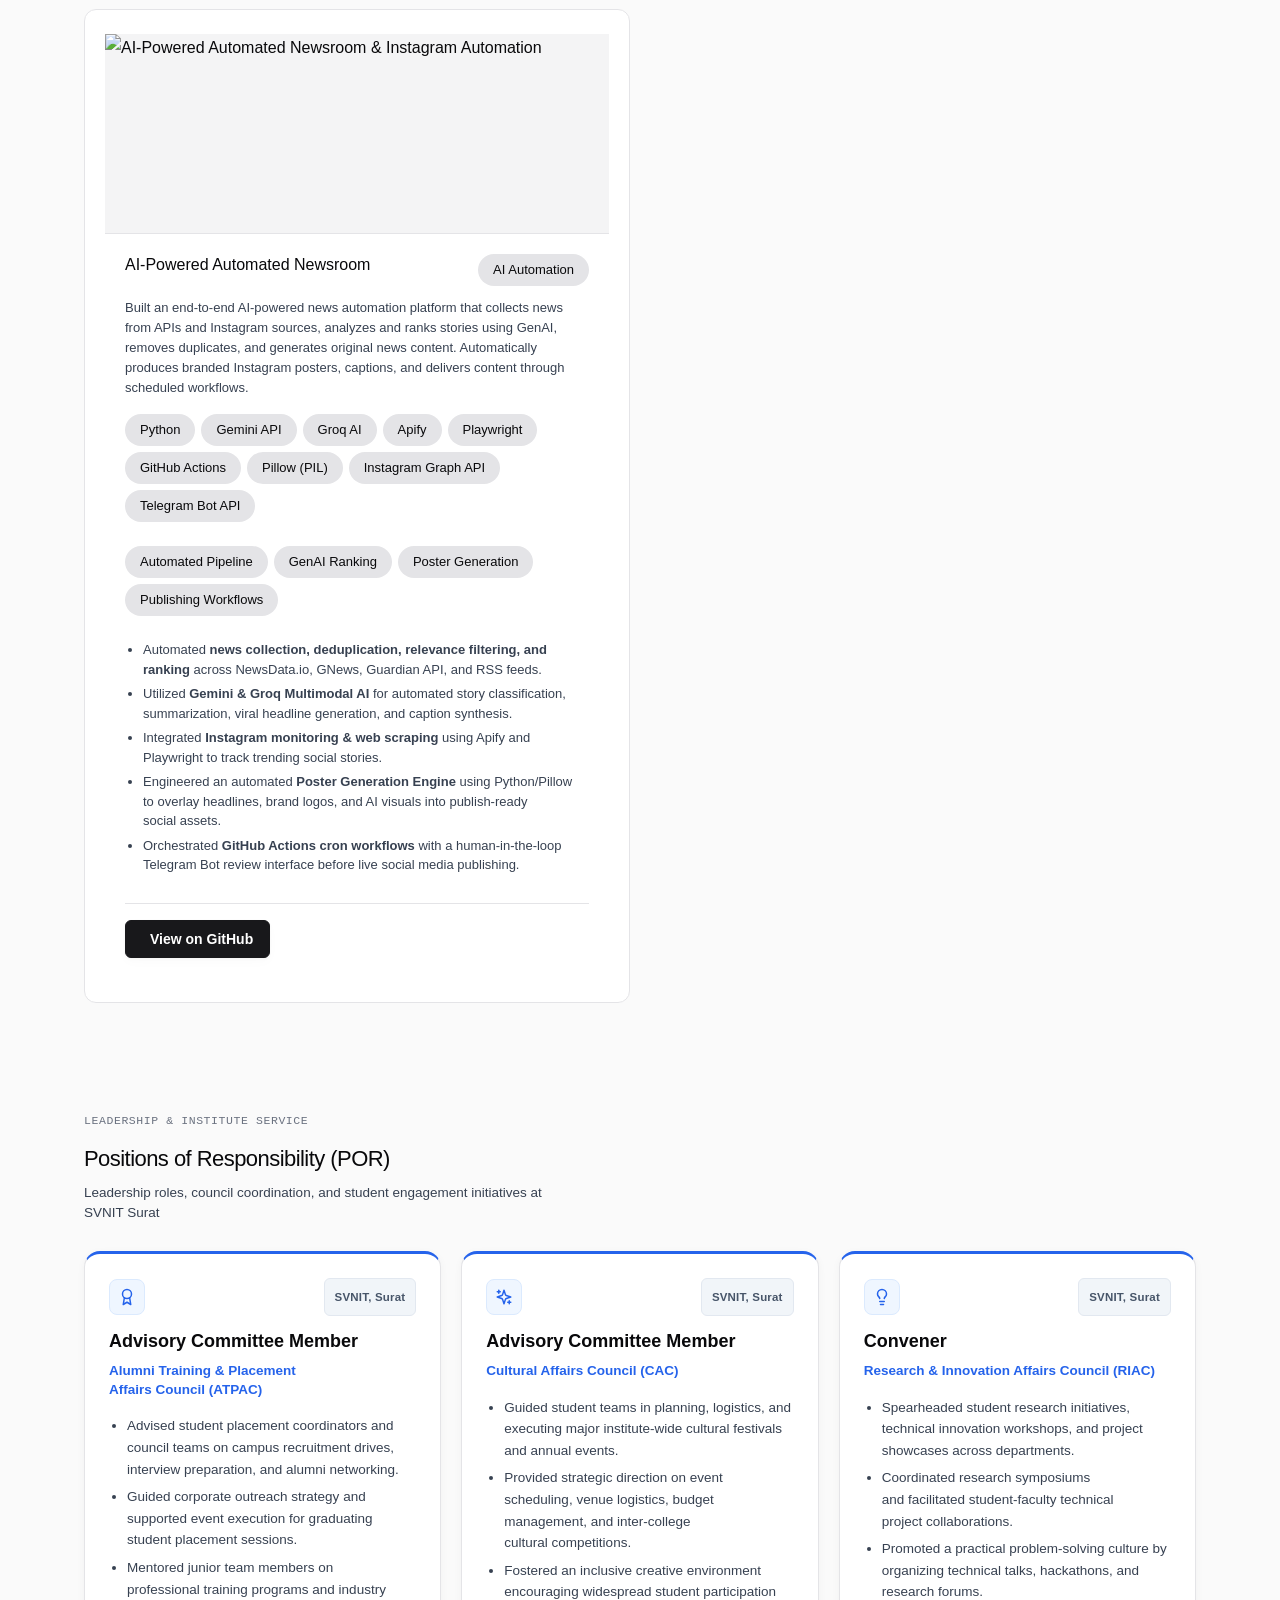
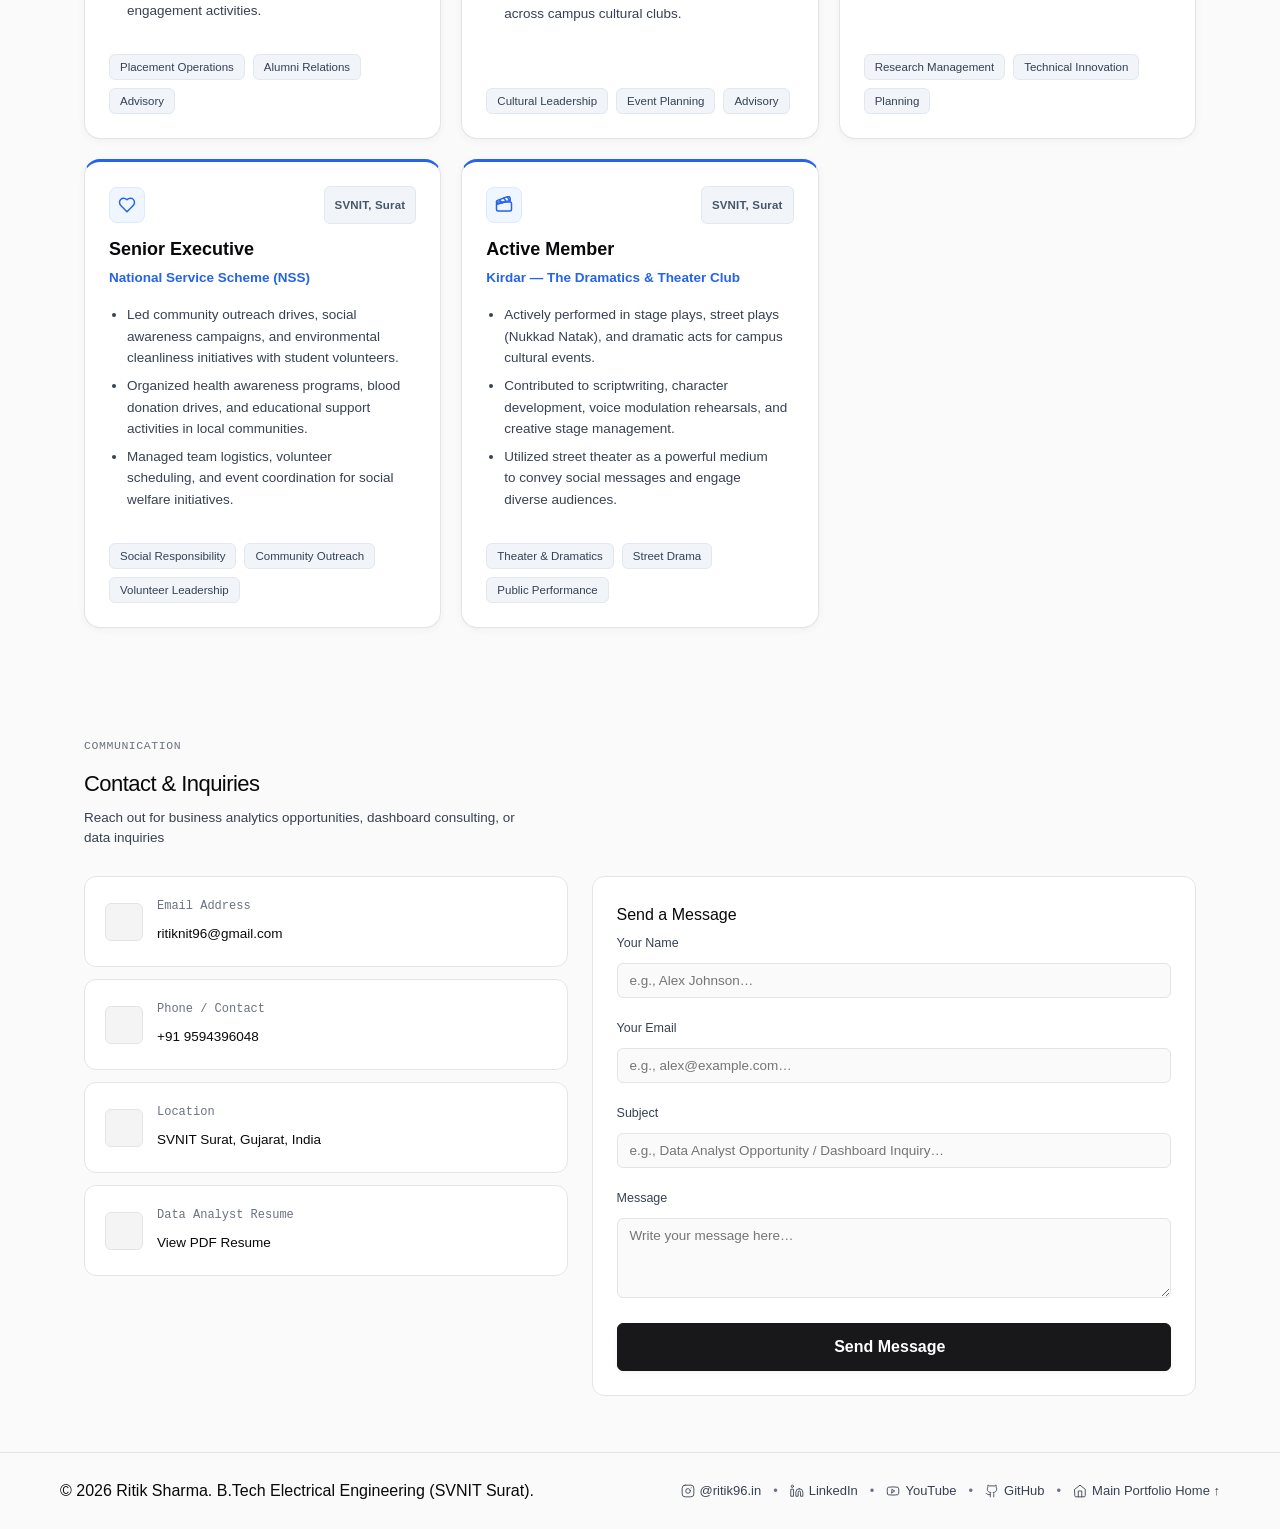
==== commit 19dc294b: "feat: align POR leadership cards with card styling specification and bright blue accents" ====
--- a/data-analyst.html
+++ b/data-analyst.html
@@ -745,9 +745,9 @@
                 <div class="card por-card-item">
                     <div class="por-header-row">
                         <div class="por-icon-box">
-                            <i data-lucide="award" aria-hidden="true"></i>
-                        </div>
-                        <span class="por-inst">SVNIT Surat</span>
+                            <svg xmlns="http://www.w3.org/2000/svg" width="18" height="18" viewBox="0 0 24 24" fill="none" stroke="currentColor" stroke-width="2" stroke-linecap="round" stroke-linejoin="round" aria-hidden="true"><circle cx="12" cy="8" r="6"/><path d="M15.477 12.89 17 22l-5-3-5 3 1.523-9.11"/></svg>
+                        </div>
+                        <span class="por-inst">SVNIT, Surat</span>
                     </div>
                     <h3 class="por-card-title">Advisory Committee Member</h3>
                     <h4 class="por-card-org">Alumni Training &amp; Placement Affairs Council (ATPAC)</h4>
@@ -767,9 +767,9 @@
                 <div class="card por-card-item">
                     <div class="por-header-row">
                         <div class="por-icon-box">
-                            <i data-lucide="sparkles" aria-hidden="true"></i>
-                        </div>
-                        <span class="por-inst">SVNIT Surat</span>
+                            <svg xmlns="http://www.w3.org/2000/svg" width="18" height="18" viewBox="0 0 24 24" fill="none" stroke="currentColor" stroke-width="2" stroke-linecap="round" stroke-linejoin="round" aria-hidden="true"><path d="m12 3-1.912 5.813a2 2 0 0 1-1.275 1.275L3 12l5.813 1.912a2 2 0 0 1 1.275 1.275L12 21l1.912-5.813a2 2 0 0 1 1.275-1.275L21 12l-5.813-1.912a2 2 0 0 1-1.275-1.275L12 3Z"/><path d="M5 3v4"/><path d="M19 17v4"/><path d="M3 5h4"/><path d="M17 19h4"/></svg>
+                        </div>
+                        <span class="por-inst">SVNIT, Surat</span>
                     </div>
                     <h3 class="por-card-title">Advisory Committee Member</h3>
                     <h4 class="por-card-org">Cultural Affairs Council (CAC)</h4>
@@ -789,9 +789,9 @@
                 <div class="card por-card-item">
                     <div class="por-header-row">
                         <div class="por-icon-box">
-                            <i data-lucide="lightbulb" aria-hidden="true"></i>
-                        </div>
-                        <span class="por-inst">SVNIT Surat</span>
+                            <svg xmlns="http://www.w3.org/2000/svg" width="18" height="18" viewBox="0 0 24 24" fill="none" stroke="currentColor" stroke-width="2" stroke-linecap="round" stroke-linejoin="round" aria-hidden="true"><path d="M15 14c.2-1 .7-1.7 1.5-2.5 1-.9 1.5-2.2 1.5-3.5A6 6 0 0 0 6 8c0 1 .2 2.2 1.5 3.5.7.7 1.3 1.5 1.5 2.5"/><path d="M9 18h6"/><path d="M10 22h4"/></svg>
+                        </div>
+                        <span class="por-inst">SVNIT, Surat</span>
                     </div>
                     <h3 class="por-card-title">Convener</h3>
                     <h4 class="por-card-org">Research &amp; Innovation Affairs Council (RIAC)</h4>
@@ -811,9 +811,9 @@
                 <div class="card por-card-item">
                     <div class="por-header-row">
                         <div class="por-icon-box">
-                            <i data-lucide="heart" aria-hidden="true"></i>
-                        </div>
-                        <span class="por-inst">SVNIT Surat</span>
+                            <svg xmlns="http://www.w3.org/2000/svg" width="18" height="18" viewBox="0 0 24 24" fill="none" stroke="currentColor" stroke-width="2" stroke-linecap="round" stroke-linejoin="round" aria-hidden="true"><path d="M19 14c1.49-1.46 3-3.21 3-5.5A5.5 5.5 0 0 0 16.5 3c-1.76 0-3 .5-4.5 2-1.5-1.5-2.74-2-4.5-2A5.5 5.5 0 0 0 2 8.5c0 2.3 1.5 4.05 3 5.5l7 7Z"/></svg>
+                        </div>
+                        <span class="por-inst">SVNIT, Surat</span>
                     </div>
                     <h3 class="por-card-title">Senior Executive</h3>
                     <h4 class="por-card-org">National Service Scheme (NSS)</h4>
@@ -833,9 +833,9 @@
                 <div class="card por-card-item">
                     <div class="por-header-row">
                         <div class="por-icon-box">
-                            <i data-lucide="clapperboard" aria-hidden="true"></i>
-                        </div>
-                        <span class="por-inst">SVNIT Surat</span>
+                            <svg xmlns="http://www.w3.org/2000/svg" width="18" height="18" viewBox="0 0 24 24" fill="none" stroke="currentColor" stroke-width="2" stroke-linecap="round" stroke-linejoin="round" aria-hidden="true"><path d="M20.2 6 3 11l-.9-2.4c-.4-1.1.2-2.4 1.3-2.8l13.6-5.1c1.1-.4 2.4.2 2.8 1.3l.4 1.4Z"/><path d="m6.2 5.3 3.1 4.2"/><path d="m11.6 2.8 3.1 4.2"/><path d="m17 2.3 3.1 4.2"/><rect width="20" height="12" x="2" y="8" rx="2"/></svg>
+                        </div>
+                        <span class="por-inst">SVNIT, Surat</span>
                     </div>
                     <h3 class="por-card-title">Active Member</h3>
                     <h4 class="por-card-org">Kirdar — The Dramatics &amp; Theater Club</h4>
--- a/css/style.css
+++ b/css/style.css
@@ -1918,29 +1918,30 @@
 
 .por-grid-cards {
     display: grid;
-    grid-template-columns: repeat(3, 1fr);
-    gap: 16px;
-    margin-top: 20px;
+    grid-template-columns: repeat(auto-fit, minmax(320px, 1fr));
+    gap: 20px;
+    margin-top: 24px;
 }
 
 .por-card-item {
     background: var(--bg-card);
     border: 1px solid var(--border-hairline);
-    border-radius: var(--radius-lg);
-    padding: 22px;
-    display: flex;
-    flex-direction: column;
-    gap: 10px;
-    box-shadow: var(--shadow-card), var(--highlight-specular);
-    transition: border-color var(--duration-fast) var(--ease-standard),
+    border-top: 3.5px solid #2563EB;
+    border-radius: var(--radius-xl);
+    padding: 24px;
+    display: flex;
+    flex-direction: column;
+    gap: 12px;
+    box-shadow: 0 2px 8px rgba(0, 0, 0, 0.04), 0 1px 2px rgba(0, 0, 0, 0.02);
+    transition: transform var(--duration-fast) var(--ease-standard),
                 box-shadow var(--duration-fast) var(--ease-standard),
-                transform var(--duration-fast) var(--ease-standard);
+                border-color var(--duration-fast) var(--ease-standard);
 }
 
 .por-card-item:hover {
-    border-color: var(--border-subtle);
-    box-shadow: var(--shadow-hover), var(--highlight-specular);
-    transform: translateY(-1px);
+    border-color: #93C5FD;
+    box-shadow: 0 8px 24px rgba(37, 99, 235, 0.08), 0 2px 6px rgba(0, 0, 0, 0.04);
+    transform: translateY(-2px);
 }
 
 .por-header-row {
@@ -1951,47 +1952,132 @@
 }
 
 .por-icon-box {
-    width: 30px;
-    height: 30px;
-    border-radius: var(--radius-sm);
-    background: var(--bg-raised);
-    border: 1px solid var(--border-hairline);
+    width: 36px;
+    height: 36px;
+    border-radius: 8px;
+    background: #EFF6FF;
+    border: 1px solid #DBEAFE;
     display: flex;
     align-items: center;
     justify-content: center;
-    color: var(--text-secondary);
+    color: #2563EB;
+    flex-shrink: 0;
 }
 
 .por-icon-box svg {
-    width: 15px;
-    height: 15px;
-    stroke-width: 1.5px;
+    width: 18px;
+    height: 18px;
+    stroke: #2563EB;
+    stroke-width: 2;
+    fill: none;
 }
 
 .por-inst {
     font-size: 11.5px;
-    font-family: var(--font-mono);
-    color: var(--text-muted);
+    font-weight: 600;
+    font-family: var(--font-base);
+    color: #475569;
+    background: #F1F5F9;
+    border: 1px solid #E2E8F0;
+    padding: 4px 10px;
+    border-radius: 6px;
+    letter-spacing: 0.2px;
 }
 
 .por-card-title {
-    font-size: 15px;
+    font-size: 18px;
+    font-weight: 700;
+    color: var(--color-on-surface);
+    line-height: 1.3;
+    margin: 2px 0 0 0;
+}
+
+.por-card-org {
+    font-size: 13.5px;
+    font-weight: 600;
+    color: #2563EB;
+    line-height: 1.4;
+    margin-top: -4px;
+}
+
+.por-card-item .timeline-bullet-list {
+    margin: 4px 0 10px 0;
+    padding-left: 18px;
+    display: flex;
+    flex-direction: column;
+    gap: 6px;
+}
+
+.por-card-item .timeline-bullet-list li {
+    font-size: 13.5px;
+    line-height: 1.6;
+    color: #374151;
+}
+
+.por-skills-tags {
+    display: flex;
+    flex-wrap: wrap;
+    gap: 8px;
+    margin-top: auto;
+    padding-top: 10px;
+}
+
+.por-skills-tags .tag {
+    background: #F1F5F9;
+    color: #334155;
+    border: 1px solid #E2E8F0;
+    border-radius: 6px;
+    padding: 4px 10px;
+    font-size: 11.5px;
     font-weight: 500;
-    color: var(--text-primary);
-}
-
-.por-card-org {
-    font-size: 12.5px;
-    color: var(--text-muted);
-    margin-top: -4px;
-}
-
-.por-skills-tags {
-    display: flex;
-    flex-wrap: wrap;
-    gap: 6px;
-    margin-top: auto;
-    padding-top: 8px;
+    line-height: 1.4;
+}
+
+/* Dark mode overrides for POR cards */
+body.dark-theme .por-card-item {
+    background: #18181B;
+    border-color: #27272A;
+    border-top: 3.5px solid #3B82F6;
+    box-shadow: 0 4px 16px rgba(0, 0, 0, 0.4);
+}
+
+body.dark-theme .por-card-item:hover {
+    border-color: #3B82F6;
+    box-shadow: 0 8px 24px rgba(59, 130, 246, 0.15);
+}
+
+body.dark-theme .por-icon-box {
+    background: rgba(59, 130, 246, 0.15);
+    border-color: rgba(59, 130, 246, 0.3);
+    color: #60A5FA;
+}
+
+body.dark-theme .por-icon-box svg {
+    stroke: #60A5FA;
+}
+
+body.dark-theme .por-inst {
+    background: #27272A;
+    color: #A1A1AA;
+    border-color: #3F3F46;
+}
+
+body.dark-theme .por-card-title {
+    color: #F4F4F5;
+}
+
+body.dark-theme .por-card-org {
+    color: #60A5FA;
+}
+
+body.dark-theme .por-card-item .timeline-bullet-list li {
+    color: #D4D4D8;
+}
+
+body.dark-theme .por-skills-tags .tag {
+    background: #27272A;
+    color: #D4D4D8;
+    border-color: #3F3F46;
 }
 
 /* ==========================================================================
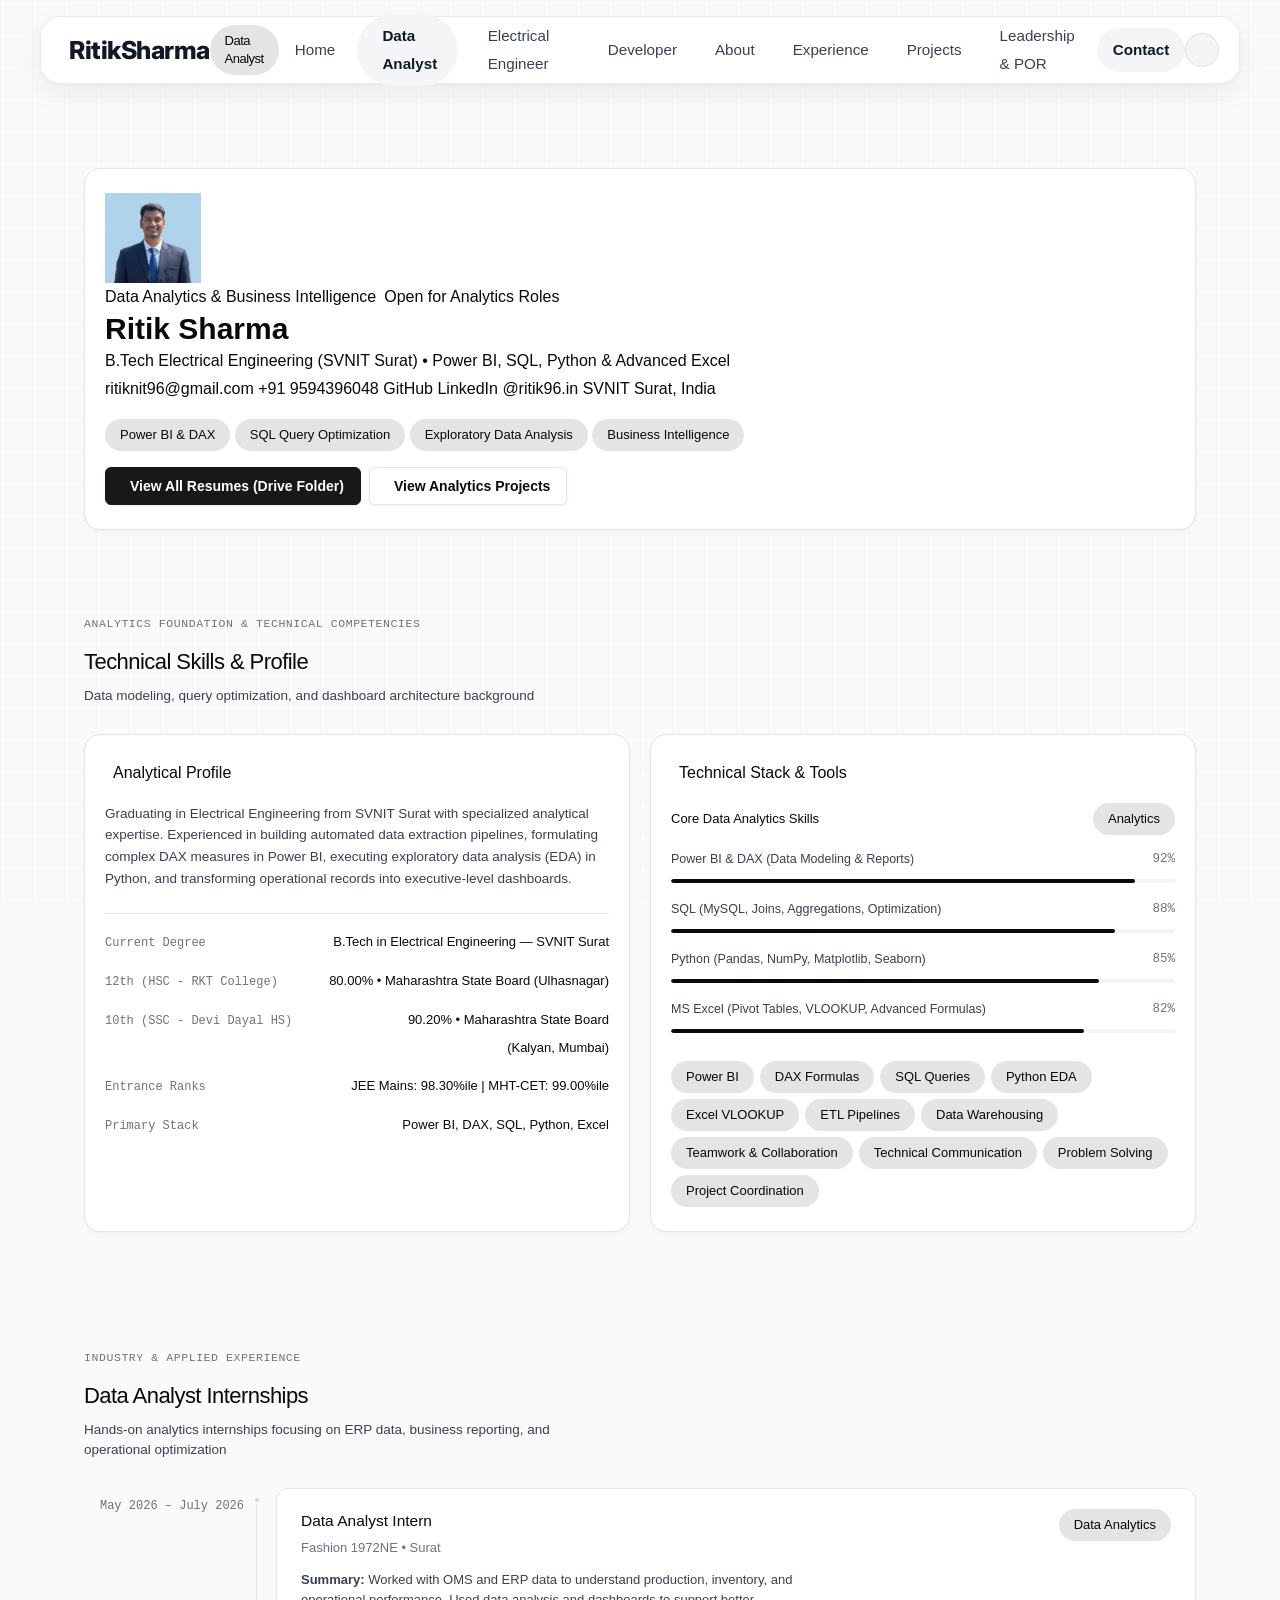
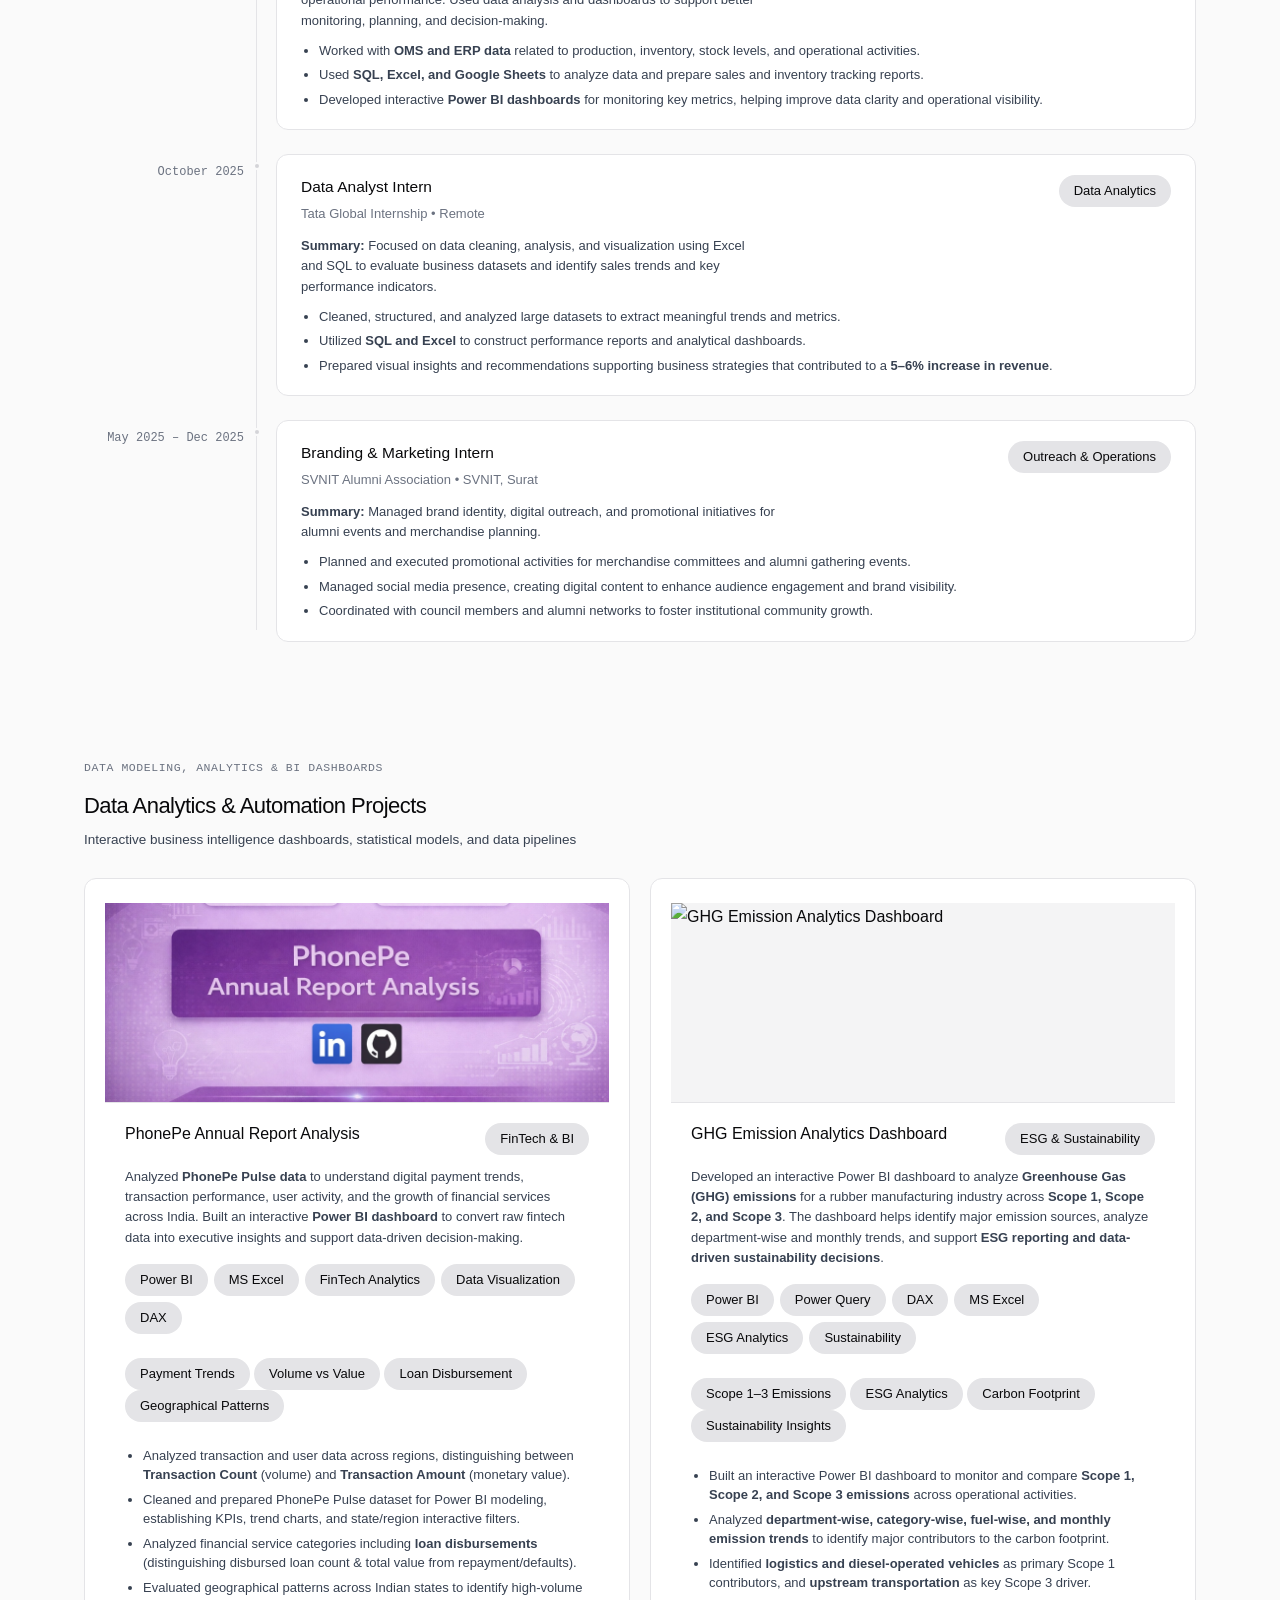
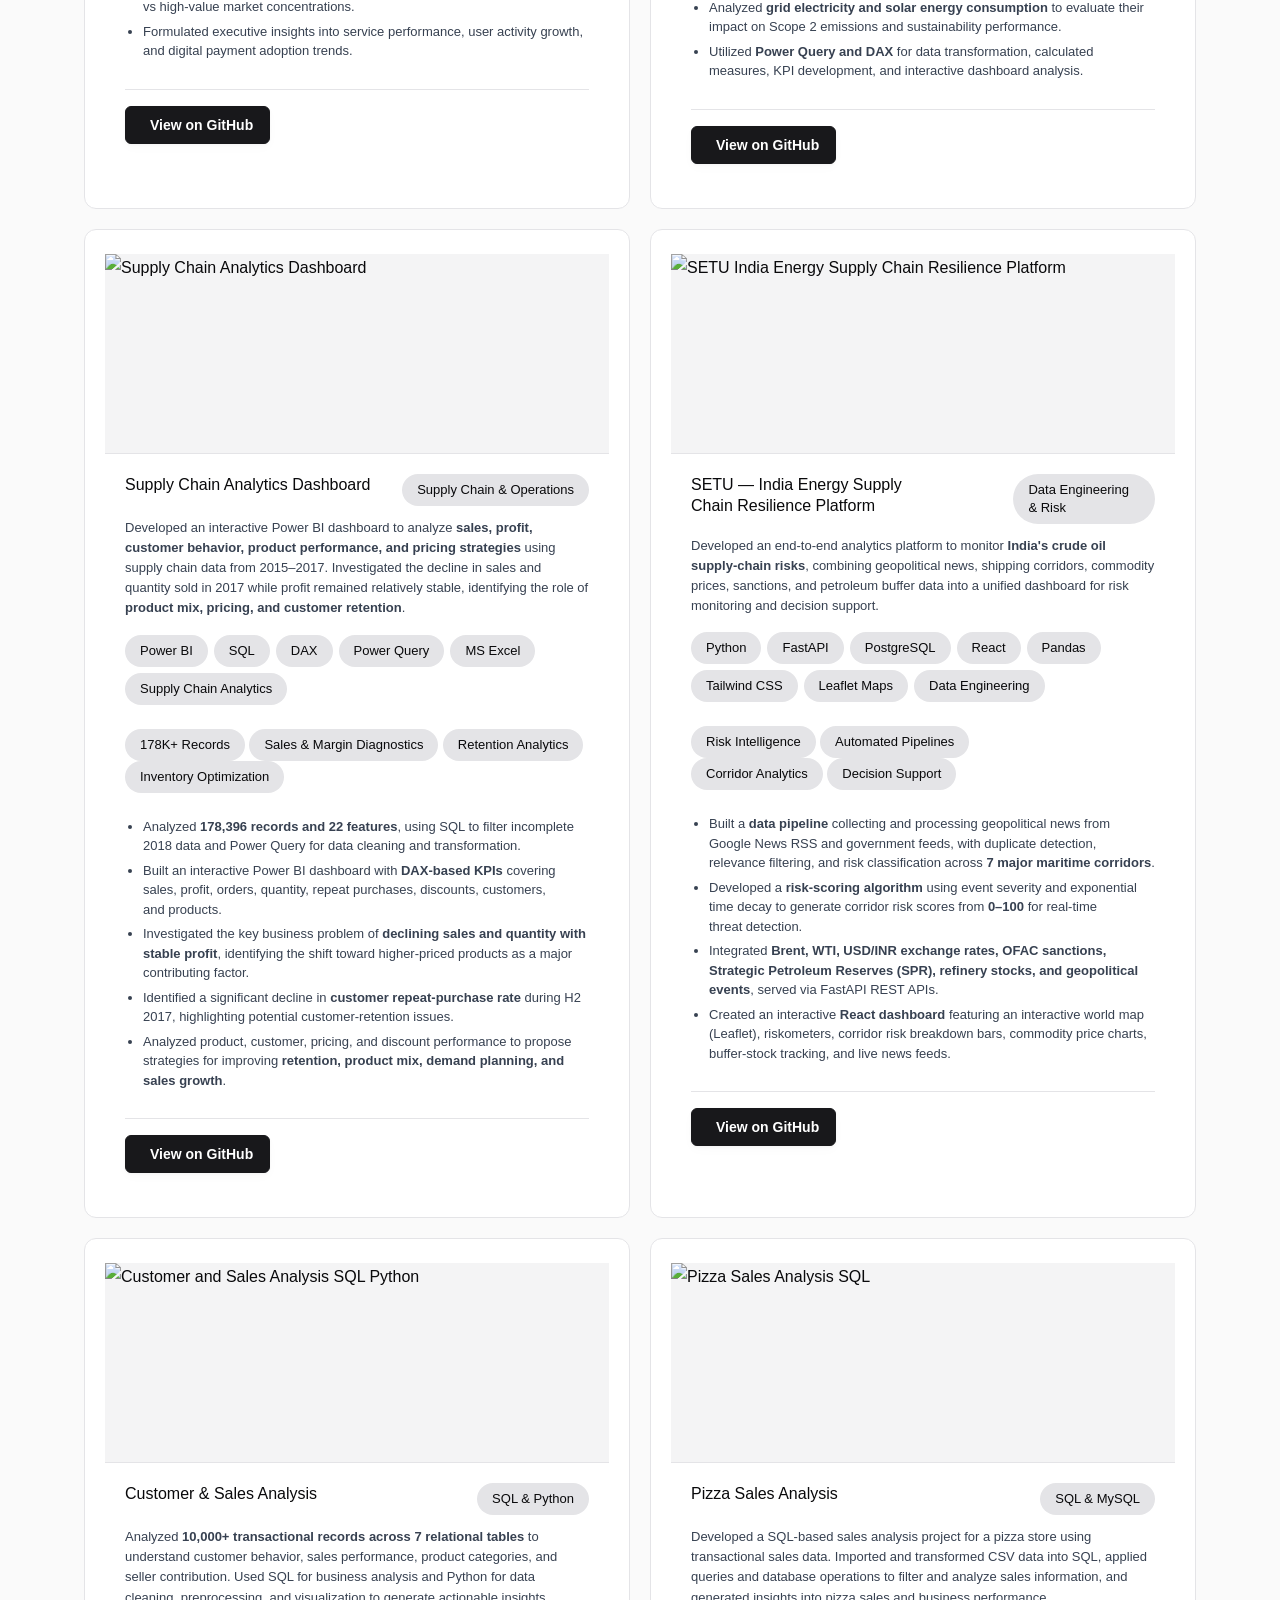
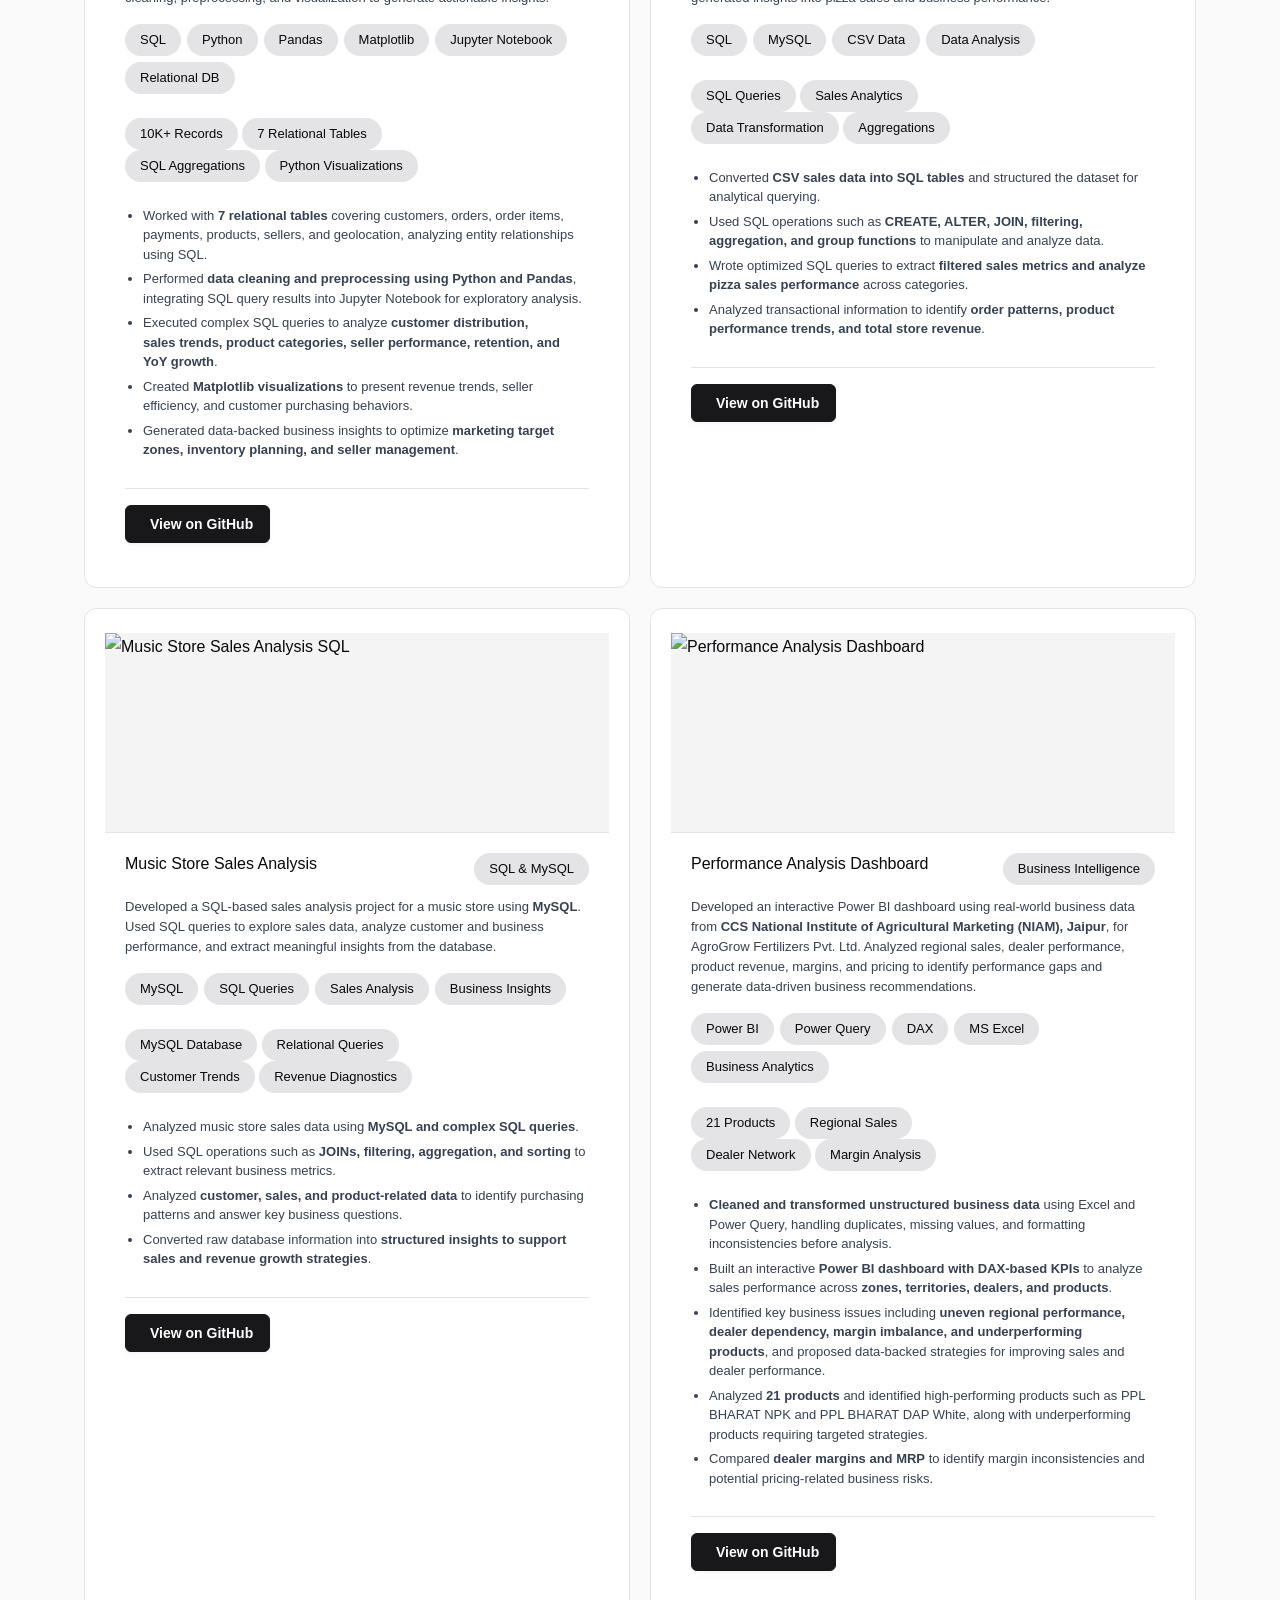
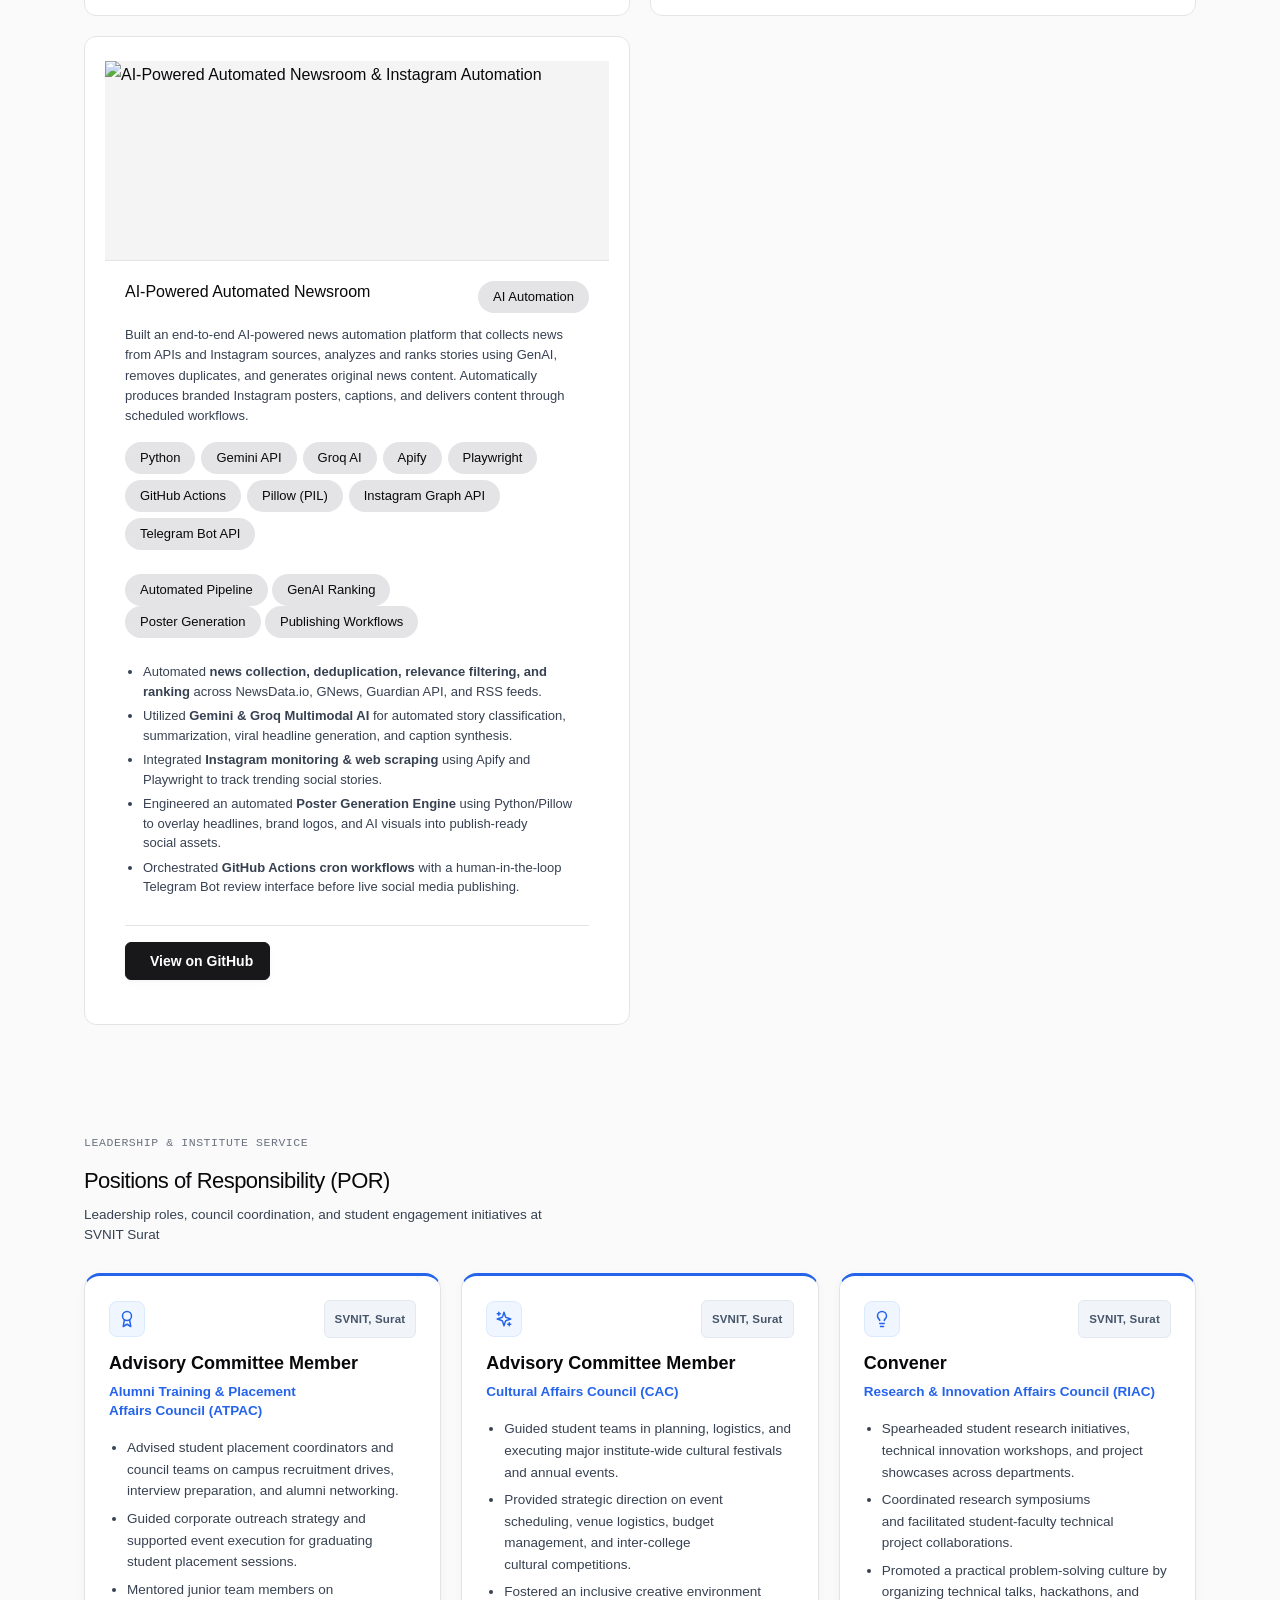
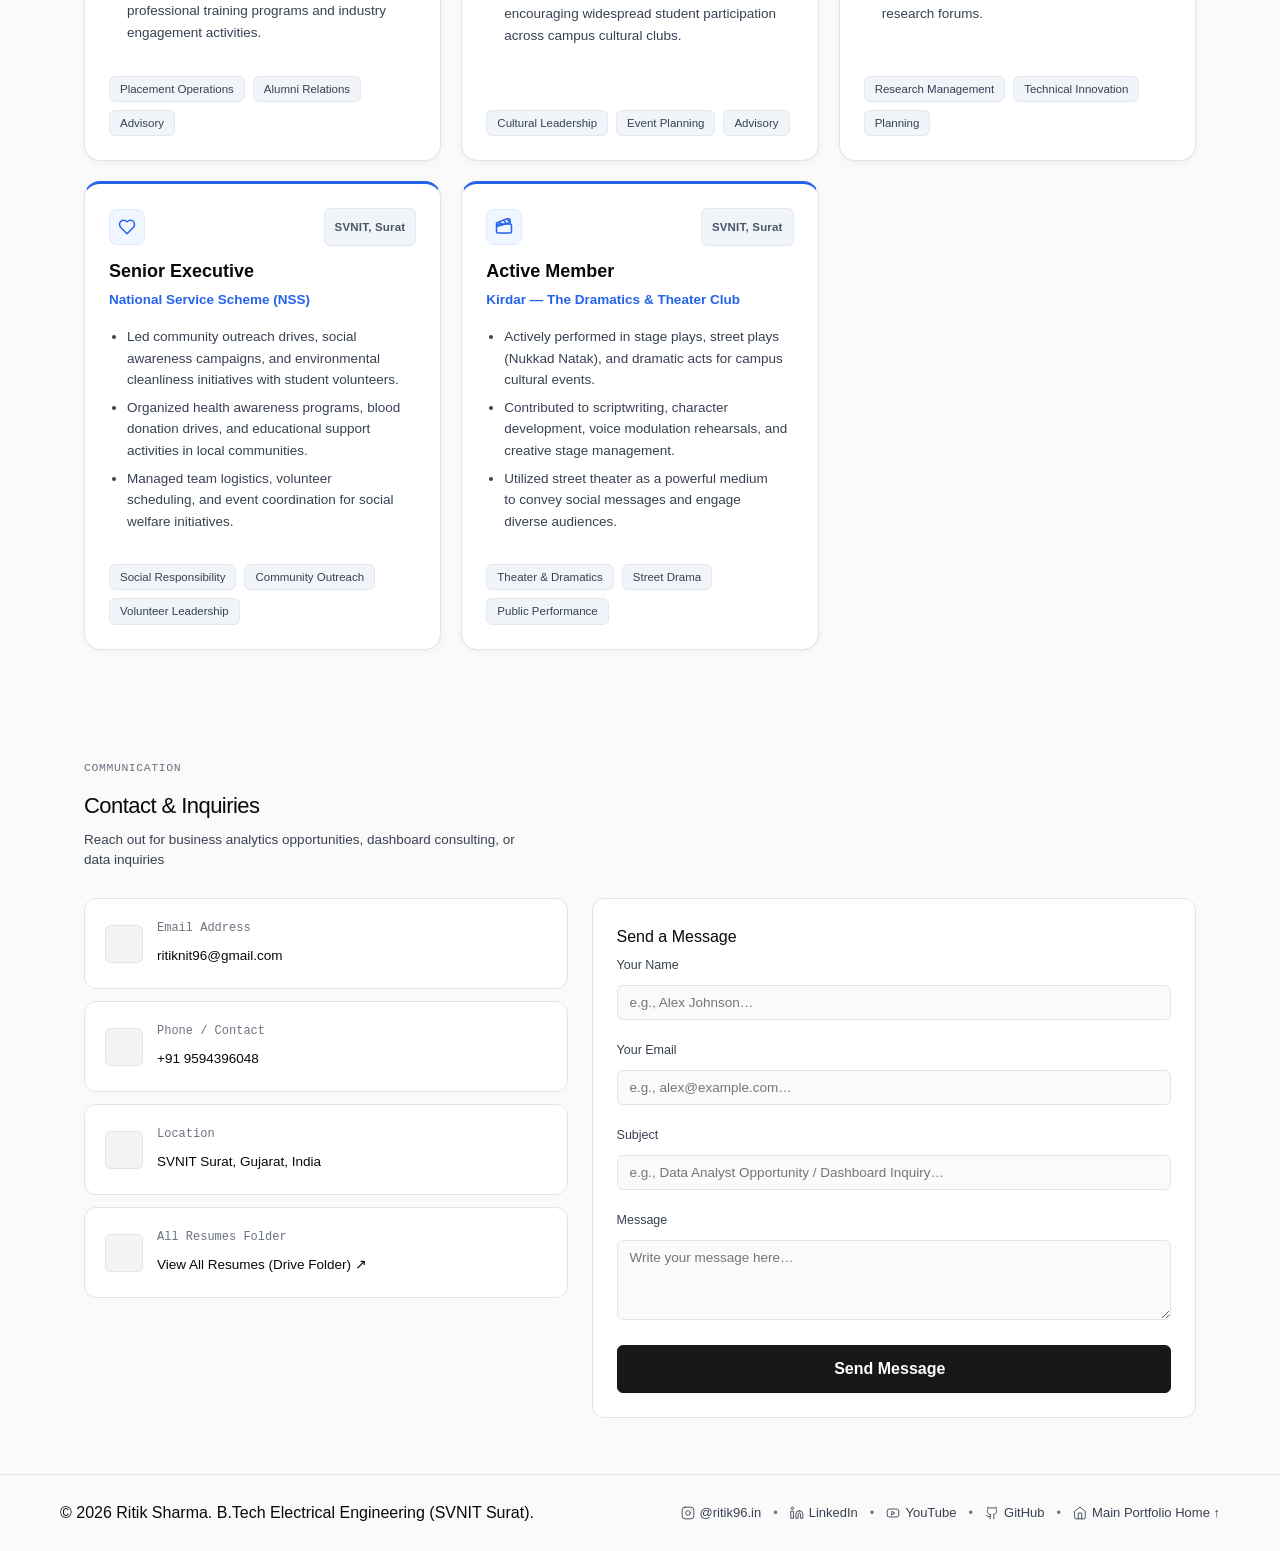
==== commit 87129f8c: "feat: standardize all resume links to central Google Drive folder" ====
--- a/data-analyst.html
+++ b/data-analyst.html
@@ -120,8 +120,8 @@
                     </div>
 
                     <div style="display: flex; gap: 8px; flex-wrap: wrap; margin-top: 16px;">
-                        <a href="https://drive.google.com/file/d/1p1MXulINzy2JIHfly_M4T5H72uDyWYpr/view?usp=drive_link" target="_blank" rel="noopener noreferrer" class="btn btn-primary btn-sm">
-                            <i data-lucide="file-text" aria-hidden="true"></i> Download Data Analyst Resume (PDF)
+                        <a href="https://drive.google.com/drive/folders/1igxw0r51XhcaKqPuGSBXPLZFb74xybrW?usp=drive_link" target="_blank" rel="noopener noreferrer" class="btn btn-primary btn-sm">
+                            <i data-lucide="file-text" aria-hidden="true"></i> View All Resumes (Drive Folder)
                         </a>
                         <a href="#projects" class="btn btn-secondary btn-sm">
                             <i data-lucide="folder-git-2" aria-hidden="true"></i> View Analytics Projects
@@ -898,8 +898,8 @@
                             <i data-lucide="file-text" aria-hidden="true"></i>
                         </div>
                         <div class="info-content">
-                            <h4>Data Analyst Resume</h4>
-                            <p><a href="https://drive.google.com/file/d/1p1MXulINzy2JIHfly_M4T5H72uDyWYpr/view?usp=drive_link" target="_blank" rel="noopener noreferrer">View PDF Resume</a></p>
+                            <h4>All Resumes Folder</h4>
+                            <p><a href="https://drive.google.com/drive/folders/1igxw0r51XhcaKqPuGSBXPLZFb74xybrW?usp=drive_link" target="_blank" rel="noopener noreferrer">View All Resumes (Drive Folder) ↗</a></p>
                         </div>
                     </div>
                 </div>
--- a/css/style.css
+++ b/css/style.css
@@ -160,345 +160,472 @@
 }
 
 /* ==========================================================================
-   3D INTRO SPLASH & DOMAIN JUMP ANIMATION SCREEN
+   PROFESSIONAL PORTFOLIO LOADING SCREEN (Minimalist & Modern)
    ========================================================================== */
-.splash-screen {
+.loading-screen {
     position: fixed;
     top: 0;
     left: 0;
     width: 100vw;
     height: 100vh;
-    background: #050608;
+    background: #FFFFFF;
+    background: radial-gradient(circle at 50% 40%, #FFFFFF 0%, #FAFCFF 60%, #F0F6FF 100%);
     z-index: 999999;
     display: flex;
     align-items: center;
     justify-content: center;
-    transition: opacity 0.6s cubic-bezier(0.22, 1, 0.36, 1),
-                visibility 0.6s ease;
     overflow: hidden;
-}
-
-.splash-screen.hidden {
+    opacity: 1;
+    visibility: visible;
+    transition: opacity 0.65s cubic-bezier(0.16, 1, 0.3, 1),
+                visibility 0.65s cubic-bezier(0.16, 1, 0.3, 1),
+                transform 0.65s cubic-bezier(0.16, 1, 0.3, 1);
+}
+
+.loading-screen.hidden {
     opacity: 0;
     visibility: hidden;
     pointer-events: none;
-}
-
-.splash-canvas {
+    transform: scale(1.015);
+}
+
+/* Background Waves (Top-Left & Bottom-Right) */
+.background-waves {
     position: absolute;
+    inset: 0;
+    pointer-events: none;
+    z-index: 0;
+    overflow: hidden;
+}
+
+.wave-shape {
+    position: absolute;
+    pointer-events: none;
+}
+
+.wave-top-left {
     top: 0;
     left: 0;
-    width: 100%;
-    height: 100%;
+    width: clamp(280px, 38vw, 560px);
+    height: auto;
+    opacity: 0.95;
+    animation: waveFadeInTL 1.2s ease-out forwards;
+}
+
+.wave-bottom-right {
+    bottom: 0;
+    right: 0;
+    width: clamp(280px, 38vw, 560px);
+    height: auto;
+    opacity: 0.95;
+    animation: waveFadeInBR 1.2s ease-out forwards;
+}
+
+@keyframes waveFadeInTL {
+    0% { opacity: 0; transform: translate(-20px, -20px); }
+    100% { opacity: 0.95; transform: translate(0, 0); }
+}
+
+@keyframes waveFadeInBR {
+    0% { opacity: 0; transform: translate(20px, 20px); }
+    100% { opacity: 0.95; transform: translate(0, 0); }
+}
+
+/* Ambient Desk Decor (Left: Plant, Bulb, Books; Right: Laptop, Mug) */
+.loading-ambient-decor {
+    position: absolute;
+    bottom: 24px;
     z-index: 1;
-}
-
-.splash-content {
+    pointer-events: none;
+    opacity: 0.95;
+    animation: ambientDecorFadeIn 1s cubic-bezier(0.16, 1, 0.3, 1) forwards;
+}
+
+.loading-ambient-decor.left {
+    left: clamp(12px, 4.5vw, 70px);
+}
+
+.loading-ambient-decor.right {
+    right: clamp(12px, 4.5vw, 70px);
+}
+
+@keyframes ambientDecorFadeIn {
+    0% { opacity: 0; transform: translateY(16px); }
+    100% { opacity: 0.95; transform: translateY(0); }
+}
+
+@media (max-width: 1140px) {
+    .loading-ambient-decor {
+        display: none !important;
+    }
+}
+
+/* Central Content Container */
+.loading-container {
+    position: relative;
+    z-index: 1;
+    display: flex;
+    flex-direction: column;
+    align-items: center;
+    justify-content: center;
+    text-align: center;
+    width: 90%;
+    max-width: 720px;
+    padding: 24px 20px;
+    animation: loadingContentFadeIn 0.8s cubic-bezier(0.16, 1, 0.3, 1) forwards;
+}
+
+@keyframes loadingContentFadeIn {
+    0% { opacity: 0; transform: translateY(14px) scale(0.98); }
+    100% { opacity: 1; transform: translateY(0) scale(1); }
+}
+
+/* Profile Portrait */
+.profile-portrait-wrap {
+    position: relative;
+    width: 250px;
+    height: 250px;
+    display: flex;
+    align-items: center;
+    justify-content: center;
+    margin-bottom: 24px;
+}
+
+.profile-portrait-frame {
+    width: 250px;
+    height: 250px;
+    border-radius: 50%;
+    overflow: hidden;
+    background: #FFFFFF;
+    border: 8px solid #FFFFFF;
+    box-shadow: 0 20px 48px -10px rgba(15, 23, 42, 0.14),
+                0 8px 20px -4px rgba(15, 23, 42, 0.08),
+                0 0 0 1px rgba(226, 232, 240, 0.5);
     position: relative;
     z-index: 2;
-    text-align: center;
-    display: flex;
-    flex-direction: column;
-    align-items: center;
-    gap: 18px;
-    max-width: 680px;
-    width: 90%;
-    padding: 32px 24px;
-    border-radius: var(--radius-lg);
-    background: rgba(14, 17, 26, 0.85);
-    backdrop-filter: blur(20px);
-    -webkit-backdrop-filter: blur(20px);
-    border: 1px solid rgba(59, 130, 246, 0.25);
-    box-shadow: 0 24px 60px rgba(0, 0, 0, 0.85), 0 0 40px -10px rgba(37, 99, 235, 0.35);
-}
-
-.splash-logo-box {
-    position: relative;
-    width: 110px;
-    height: 110px;
-    display: flex;
-    align-items: center;
-    justify-content: center;
-    perspective: 1000px;
-}
-
-.splash-3d-ring {
-    position: absolute;
-    width: 100%;
-    height: 100%;
-    border-radius: 50%;
-    border: 2px dashed transparent;
-    pointer-events: none;
-}
-
-.ring-analytics {
-    border-color: #38bdf8;
-    animation: rotate3dRingA 7s linear infinite;
-}
-
-.ring-electrical {
-    border-color: #3b82f6;
-    animation: rotate3dRingB 9s linear infinite reverse;
-}
-
-.ring-dev {
-    border-color: #60a5fa;
-    animation: rotate3dRingC 8s linear infinite;
-}
-
-@keyframes rotate3dRingA {
-    0% { transform: rotateX(60deg) rotateY(20deg) rotateZ(0deg); }
-    100% { transform: rotateX(60deg) rotateY(20deg) rotateZ(360deg); }
-}
-
-@keyframes rotate3dRingB {
-    0% { transform: rotateX(-45deg) rotateY(45deg) rotateZ(0deg); }
-    100% { transform: rotateX(-45deg) rotateY(45deg) rotateZ(360deg); }
-}
-
-@keyframes rotate3dRingC {
-    0% { transform: rotateX(30deg) rotateY(-60deg) rotateZ(0deg); }
-    100% { transform: rotateX(30deg) rotateY(-60deg) rotateZ(360deg); }
-}
-
-.splash-avatar-frame {
-    width: 76px;
-    height: 76px;
-    border-radius: 50%;
-    overflow: hidden;
-    z-index: 3;
-    border: 2.5px solid #3b82f6;
-    box-shadow: 0 0 20px rgba(59, 130, 246, 0.5), inset 0 0 10px rgba(59, 130, 246, 0.4);
-    animation: avatarPulse 2.8s infinite ease-in-out;
-    background: #000;
-}
-
-@keyframes avatarPulse {
-    0%, 100% { transform: scale(1); box-shadow: 0 0 20px rgba(59, 130, 246, 0.5); }
-    50% { transform: scale(1.04); box-shadow: 0 0 32px rgba(59, 130, 246, 0.85); }
-}
-
-.splash-avatar-img {
+    transition: transform 0.3s ease;
+}
+
+.profile-portrait-img {
     width: 100%;
     height: 100%;
     object-fit: cover;
+    object-position: center top;
     display: block;
 }
 
-.splash-header-text {
+/* Orbit Line & Circular Dot */
+.profile-orbit-svg {
+    position: absolute;
+    top: 50%;
+    left: 50%;
+    transform: translate(-50%, -50%);
+    width: 320px;
+    height: 320px;
+    z-index: 3;
+    pointer-events: none;
+}
+
+.orbit-rotator {
+    transform-origin: 160px 160px;
+    animation: orbitRotate 22s linear infinite;
+}
+
+@keyframes orbitRotate {
+    0% { transform: rotate(0deg); }
+    100% { transform: rotate(360deg); }
+}
+
+.orbit-dot {
+    filter: drop-shadow(0 0 6px rgba(37, 99, 235, 0.6));
+}
+
+/* Main Heading */
+.loading-heading-box {
     display: flex;
     flex-direction: column;
-    gap: 4px;
-}
-
-.splash-title {
-    font-size: 2.5rem;
+    align-items: center;
+    gap: 8px;
+    margin-bottom: 22px;
+}
+
+.loading-title {
+    font-family: 'Poppins', 'Inter', -apple-system, BlinkMacSystemFont, sans-serif;
+    font-size: clamp(2.5rem, 5.8vw, 5rem);
     font-weight: 800;
-    letter-spacing: 3px;
-    color: #ffffff;
-    background: linear-gradient(135deg, #60a5fa 0%, #ffffff 50%, #38bdf8 100%);
-    -webkit-background-clip: text;
-    -webkit-text-fill-color: transparent;
-    background-clip: text;
+    line-height: 1.1;
+    letter-spacing: -0.02em;
     margin: 0;
-    line-height: 1.15;
-}
-
-.splash-subtitle {
-    font-size: 0.95rem;
-    color: var(--text-secondary);
-    font-weight: 500;
-    letter-spacing: 0.5px;
-    margin: 0;
-}
-
-/* 3-Domain Interactive Navigation Options */
-.splash-options-grid {
-    display: grid;
-    grid-template-columns: repeat(3, 1fr);
+}
+
+.title-first {
+    color: #0A0F1D;
+}
+
+.title-last {
+    color: #2563EB;
+}
+
+.loading-subtitle-row {
+    display: flex;
+    align-items: center;
+    justify-content: center;
+    gap: 16px;
+    width: 100%;
+    margin-top: 4px;
+}
+
+.subtitle-line {
+    width: 48px;
+    height: 1.5px;
+    background: #64748B;
+    opacity: 0.65;
+    display: inline-block;
+}
+
+.loading-subtitle {
+    font-size: 0.85rem;
+    font-weight: 600;
+    letter-spacing: 8px;
+    color: #64748B;
+    text-transform: uppercase;
+    white-space: nowrap;
+    padding-left: 8px; /* offsets letter-spacing visual center */
+}
+
+/* Loading Progress Bar */
+.loading-progress-component {
+    display: flex;
+    flex-direction: column;
+    align-items: center;
     gap: 12px;
     width: 100%;
-    margin-top: 6px;
-}
-
-.splash-opt-card {
-    display: flex;
-    flex-direction: column;
-    align-items: center;
-    text-align: center;
-    padding: 16px 12px;
-    border-radius: var(--radius-md);
-    background: rgba(20, 24, 38, 0.85);
-    border: 1px solid rgba(59, 130, 246, 0.22);
+    max-width: 610px;
+    margin-bottom: 24px;
+}
+
+.loading-bar-row {
+    display: flex;
+    align-items: center;
+    gap: 16px;
+    width: 100%;
+}
+
+.loading-track {
+    flex: 1;
+    height: 24px;
+    background: #E2E8F0;
+    border-radius: 9999px;
+    overflow: hidden;
+    position: relative;
+    box-shadow: inset 0 2px 4px rgba(15, 23, 42, 0.08);
+}
+
+.loading-fill {
+    height: 100%;
+    width: 0%;
+    background: linear-gradient(90deg, #1D4ED8 0%, #2563EB 55%, #3B82F6 100%);
+    border-radius: 9999px;
+    box-shadow: 0 0 12px rgba(37, 99, 235, 0.4);
+    transition: width 0.12s ease-out;
+}
+
+.loading-percentage {
+    font-size: 1.2rem;
+    font-weight: 700;
+    color: #0A0F1D;
+    min-width: 52px;
+    text-align: right;
+    font-variant-numeric: tabular-nums;
+    font-family: inherit;
+}
+
+.loading-status {
+    font-size: 0.95rem;
+    font-weight: 500;
+    color: #64748B;
+    letter-spacing: 0.2px;
+    margin: 0;
+}
+
+/* Technology Icons Row */
+.technology-icons-row {
+    display: flex;
+    align-items: center;
+    justify-content: center;
+    gap: 18px;
+    margin-top: 4px;
+}
+
+.tech-icon-tile {
+    width: 52px;
+    height: 52px;
+    background: #FFFFFF;
+    border-radius: 14px;
+    display: flex;
+    align-items: center;
+    justify-content: center;
+    color: #2563EB;
     text-decoration: none;
-    color: var(--text-primary);
-    position: relative;
-    box-shadow: 0 4px 12px rgba(0, 0, 0, 0.35);
-    transition: transform var(--duration-fast) var(--ease-standard),
-                border-color var(--duration-fast) var(--ease-standard),
-                background-color var(--duration-fast) var(--ease-standard),
-                box-shadow var(--duration-fast) var(--ease-standard);
+    border: 1px solid rgba(226, 232, 240, 0.9);
+    box-shadow: 0 8px 20px rgba(15, 23, 42, 0.06),
+                0 2px 6px rgba(15, 23, 42, 0.04),
+                inset 0 1px 0 rgba(255, 255, 255, 1);
+    transition: transform 0.25s cubic-bezier(0.2, 0, 0, 1),
+                box-shadow 0.25s cubic-bezier(0.2, 0, 0, 1),
+                color 0.25s ease,
+                border-color 0.25s ease;
     cursor: pointer;
 }
 
-.splash-opt-card:hover {
-    transform: translateY(-3px) scale(1.02);
-    border-color: #3b82f6;
-    background: rgba(27, 33, 53, 0.95);
-    box-shadow: 0 8px 24px -2px rgba(0, 0, 0, 0.5), 0 0 20px -2px rgba(59, 130, 246, 0.35);
-}
-
-.splash-opt-card:active {
-    transform: scale(0.98);
-}
-
-.splash-opt-icon {
-    width: 40px;
-    height: 40px;
-    border-radius: var(--radius-md);
-    background: rgba(59, 130, 246, 0.14);
-    color: #60a5fa;
-    display: flex;
-    align-items: center;
-    justify-content: center;
-    margin-bottom: 8px;
-    border: 1px solid rgba(59, 130, 246, 0.25);
-    transition: transform var(--duration-fast) var(--ease-standard);
-}
-
-.splash-opt-card:hover .splash-opt-icon {
-    transform: scale(1.1);
-    background: rgba(59, 130, 246, 0.25);
-    color: #ffffff;
-}
-
-.splash-opt-info {
-    display: flex;
-    flex-direction: column;
-    gap: 2px;
-}
-
-.splash-opt-title {
-    font-size: 0.9rem;
-    font-weight: 700;
-    color: #ffffff;
-    line-height: 1.25;
-}
-
-.splash-opt-meta {
-    font-size: 0.725rem;
-    color: var(--text-secondary);
-    line-height: 1.3;
-}
-
-.splash-opt-arrow {
-    margin-top: 8px;
-    font-size: 0.9rem;
-    color: #60a5fa;
-    transition: transform var(--duration-fast) var(--ease-standard);
-}
-
-.splash-opt-card:hover .splash-opt-arrow {
-    transform: translateX(4px);
-    color: #ffffff;
-}
-
-/* Footer Control & Timer */
-.splash-footer-control {
-    display: flex;
-    flex-direction: column;
-    align-items: center;
-    gap: 12px;
-    width: 100%;
-    margin-top: 6px;
-}
-
-.splash-loader-bar {
-    width: 100%;
-    max-width: 320px;
-    height: 4px;
-    background: rgba(255, 255, 255, 0.1);
-    border-radius: 2px;
-    overflow: hidden;
-}
-
-.splash-loader-progress {
-    width: 0%;
-    height: 100%;
-    background: linear-gradient(90deg, #38bdf8, #3b82f6, #60a5fa);
-    border-radius: 2px;
-    transition: width 4.5s linear;
-}
-
-.splash-timer-row {
-    display: flex;
-    align-items: center;
-    justify-content: space-between;
-    width: 100%;
-    max-width: 440px;
-    gap: 12px;
-    flex-wrap: wrap;
-}
-
-.splash-timer-text {
-    font-size: 0.775rem;
-    color: var(--text-muted);
-}
-
-.splash-timer-text strong {
-    color: #60a5fa;
-    font-weight: 700;
-}
-
-.btn-splash-enter {
-    font-size: 0.8rem;
-    padding: 6px 14px;
-    background: rgba(59, 130, 246, 0.15);
-    border: 1px solid rgba(59, 130, 246, 0.35);
-    color: #ffffff;
-    border-radius: var(--radius-sm);
-    cursor: pointer;
-    font-weight: 600;
-    transition: all var(--duration-fast) var(--ease-standard);
-}
-
-.btn-splash-enter:hover {
-    background: #2563eb;
-    border-color: #3b82f6;
-    transform: translateY(-1px);
-    box-shadow: 0 4px 12px rgba(37, 99, 235, 0.3);
-}
-
-@media (max-width: 640px) {
-    .splash-options-grid {
-        grid-template-columns: 1fr;
-        gap: 8px;
-    }
-    .splash-opt-card {
-        flex-direction: row;
-        text-align: left;
-        padding: 10px 14px;
+.tech-icon-tile:hover {
+    transform: translateY(-3px) scale(1.04);
+    color: #1D4ED8;
+    border-color: #BFDBFE;
+    box-shadow: 0 12px 26px rgba(37, 99, 235, 0.16),
+                0 4px 10px rgba(15, 23, 42, 0.06);
+}
+
+.tech-icon-tile:focus-visible {
+    outline: 2px solid #2563EB;
+    outline-offset: 3px;
+}
+
+.tech-icon-tile svg {
+    width: 22px;
+    height: 22px;
+    stroke-width: 2.2;
+}
+
+/* Responsive Scaling */
+@media (max-width: 768px) {
+    .profile-portrait-wrap {
+        width: 190px;
+        height: 190px;
+        margin-bottom: 20px;
+    }
+
+    .profile-portrait-frame {
+        width: 190px;
+        height: 190px;
+        border-width: 6px;
+    }
+
+    .profile-orbit-svg {
+        width: 243px;
+        height: 243px;
+    }
+
+    .orbit-rotator {
+        transform-origin: 50% 50%;
+    }
+
+    .loading-heading-box {
+        margin-bottom: 18px;
+    }
+
+    .loading-subtitle {
+        font-size: 0.75rem;
+        letter-spacing: 5px;
+        padding-left: 5px;
+    }
+
+    .subtitle-line {
+        width: 32px;
+    }
+
+    .loading-progress-component {
+        max-width: 92vw;
+        margin-bottom: 20px;
+    }
+
+    .loading-track {
+        height: 20px;
+    }
+
+    .tech-icon-tile {
+        width: 46px;
+        height: 46px;
+        border-radius: 12px;
+    }
+
+    .tech-icon-tile svg {
+        width: 19px;
+        height: 19px;
+    }
+}
+
+@media (max-width: 480px) {
+    .profile-portrait-wrap {
+        width: 150px;
+        height: 150px;
+        margin-bottom: 16px;
+    }
+
+    .profile-portrait-frame {
+        width: 150px;
+        height: 150px;
+        border-width: 5px;
+    }
+
+    .profile-orbit-svg {
+        width: 192px;
+        height: 192px;
+    }
+
+    .orbit-rotator {
+        transform-origin: 50% 50%;
+    }
+
+    .loading-title {
+        font-size: 2.2rem;
+    }
+
+    .loading-subtitle {
+        font-size: 0.68rem;
+        letter-spacing: 3.5px;
+        padding-left: 3.5px;
+    }
+
+    .subtitle-line {
+        width: 20px;
+    }
+
+    .loading-track {
+        height: 18px;
+    }
+
+    .loading-percentage {
+        font-size: 1rem;
+        min-width: 42px;
+    }
+
+    .technology-icons-row {
         gap: 12px;
-        align-items: center;
-    }
-    .splash-opt-icon {
-        margin-bottom: 0;
-        width: 36px;
-        height: 36px;
-        flex-shrink: 0;
-    }
-    .splash-opt-info {
-        flex-grow: 1;
-    }
-    .splash-opt-arrow {
-        margin-top: 0;
-    }
-    .splash-title {
-        font-size: 2rem;
-    }
-    .splash-timer-row {
-        justify-content: center;
-        text-align: center;
+    }
+
+    .tech-icon-tile {
+        width: 42px;
+        height: 42px;
+        border-radius: 10px;
+    }
+
+    .tech-icon-tile svg {
+        width: 17px;
+        height: 17px;
+    }
+}
+
+/* Reduced Motion for Accessibility */
+@media (prefers-reduced-motion: reduce) {
+    .loading-screen,
+    .loading-container,
+    .wave-top-left,
+    .wave-bottom-right,
+    .orbit-rotator,
+    .loading-fill {
+        animation: none !important;
+        transition: none !important;
     }
 }
 
@@ -725,125 +852,182 @@
 }
 
 /* ==========================================================================
-   NAVIGATION BAR
+   NAVIGATION BAR (FLOATING ROUNDED WHITE NAV)
    ========================================================================== */
 .navbar {
-    position: fixed;
-    top: 0;
+    position: sticky;
+    top: 16px;
     left: 0;
     width: 100%;
     z-index: 100;
-    height: 60px;
+    background: transparent;
+    border-bottom: none;
+    padding: 0 24px;
+    transition: transform var(--duration-fast) var(--ease-standard);
+}
+
+.nav-container {
+    max-width: 1200px;
+    height: 68px;
+    margin: 0 auto;
+    padding: 0 28px;
     background: rgba(255, 255, 255, 0.96);
-    backdrop-filter: blur(8px);
-    -webkit-backdrop-filter: blur(8px);
-    border-bottom: 1px solid var(--color-border);
-    transition: background-color var(--duration-fast) var(--ease-standard),
-                border-color var(--duration-fast) var(--ease-standard);
-}
-
-body.dark-theme .navbar {
-    background: rgba(24, 24, 27, 0.96);
-    border-bottom: 1px solid var(--border-hairline);
-}
-
-.nav-container {
-    max-width: 1160px;
-    height: 100%;
-    margin: 0 auto;
-    padding: 0 24px;
+    backdrop-filter: blur(16px);
+    -webkit-backdrop-filter: blur(16px);
+    border-radius: 20px;
+    border: 1px solid rgba(226, 232, 240, 0.85);
+    box-shadow: 0 10px 30px rgba(17, 24, 39, 0.06), 0 2px 6px rgba(17, 24, 39, 0.03);
     display: flex;
     align-items: center;
     justify-content: space-between;
     min-width: 0;
+    transition: box-shadow var(--duration-fast) var(--ease-standard),
+                border-color var(--duration-fast) var(--ease-standard);
+}
+
+body.dark-theme .nav-container {
+    background: rgba(24, 24, 27, 0.94);
+    border-color: rgba(63, 63, 70, 0.6);
+    box-shadow: 0 10px 30px rgba(0, 0, 0, 0.4);
 }
 
 .logo {
-    font-size: 16px;
-    font-weight: 600;
-    letter-spacing: 0px;
-    color: var(--color-primary);
+    font-size: 1.55rem;
+    font-weight: 800;
+    letter-spacing: -0.02em;
+    color: #111827;
     display: inline-flex;
     align-items: center;
+    gap: 0;
+    text-decoration: none;
+    font-family: 'Poppins', 'Inter', -apple-system, sans-serif;
+}
+
+body.dark-theme .logo {
+    color: #F4F4F5;
+}
+
+.logo-dot {
+    background: linear-gradient(110deg, #145BDB 0%, #2563EB 50%, #7C3AED 100%);
+    -webkit-background-clip: text;
+    -webkit-text-fill-color: transparent;
+    background-clip: text;
+    display: inline-block;
+}
+
+.nav-menu ul {
+    display: flex;
     gap: 6px;
-    border-radius: var(--radius-sm);
-}
-
-.logo-accent {
-    color: var(--color-muted);
-    font-weight: 400;
-}
-
-.nav-menu ul {
-    display: flex;
-    gap: 12px;
-    align-items: center;
+    align-items: center;
+    list-style: none;
 }
 
 .nav-link {
-    font-size: 14px;
+    font-size: 0.95rem;
     font-weight: 500;
-    color: var(--color-text);
+    color: #374151;
     display: inline-flex;
     align-items: center;
-    gap: 6px;
-    padding: 6px 12px;
-    position: relative;
-    border-radius: var(--radius-sm);
+    padding: 8px 16px;
+    border-radius: 9999px;
+    text-decoration: none;
     transition: background-color var(--duration-fast) var(--ease-standard),
                 color var(--duration-fast) var(--ease-standard);
 }
 
+body.dark-theme .nav-link {
+    color: #A1A1AA;
+}
+
 .nav-link:hover {
-    color: var(--color-primary);
-    background-color: var(--color-backdrop);
+    color: #111827;
+    background-color: #F4F5F7;
+}
+
+body.dark-theme .nav-link:hover {
+    color: #FFFFFF;
+    background-color: #27272A;
 }
 
 .nav-link.active {
-    color: var(--color-primary);
-    background-color: var(--color-backdrop);
+    color: #111827;
+    background-color: #F4F5F7;
     font-weight: 600;
 }
 
-.nav-link.active::after {
-    display: none;
-}
-
 .nav-actions {
     display: flex;
     align-items: center;
-    gap: 8px;
+    gap: 12px;
+}
+
+.btn-nav-resume {
+    background: linear-gradient(110deg, #145BDB 0%, #2563EB 50%, #7C3AED 100%);
+    color: #FFFFFF !important;
+    font-size: 0.925rem;
+    font-weight: 600;
+    padding: 10px 22px;
+    border-radius: 12px;
+    text-decoration: none;
+    display: inline-flex;
+    align-items: center;
+    gap: 6px;
+    box-shadow: 0 4px 14px rgba(37, 99, 235, 0.3);
+    transition: transform var(--duration-fast) var(--ease-standard),
+                box-shadow var(--duration-fast) var(--ease-standard);
+}
+
+.btn-nav-resume:hover {
+    transform: translateY(-1px);
+    box-shadow: 0 8px 24px rgba(124, 58, 237, 0.4);
+}
+
+.btn-nav-resume svg {
+    width: 14px;
+    height: 14px;
+    stroke-width: 2.4;
 }
 
 .btn-icon {
-    width: 32px;
-    height: 32px;
-    border-radius: var(--radius-md);
+    width: 34px;
+    height: 34px;
+    border-radius: 50%;
     display: inline-flex;
     align-items: center;
     justify-content: center;
     cursor: pointer;
-    background: var(--bg-raised);
-    border: 1px solid var(--border-hairline);
-    color: var(--text-secondary);
+    background: #F4F5F7;
+    border: 1px solid rgba(209, 213, 219, 0.6);
+    color: #374151;
     transition: color var(--duration-fast) var(--ease-standard),
                 background-color var(--duration-fast) var(--ease-standard),
                 border-color var(--duration-fast) var(--ease-standard),
                 transform var(--duration-fast) var(--ease-standard);
 }
 
+body.dark-theme .btn-icon {
+    background: #27272A;
+    border-color: #3F3F46;
+    color: #D4D4D8;
+}
+
 .btn-icon:hover {
-    color: var(--text-primary);
-    border-color: var(--border-subtle);
-    background: var(--bg-raised-hover);
+    color: #111827;
+    border-color: #9CA3AF;
+    background: #E5E7EB;
+}
+
+body.dark-theme .btn-icon:hover {
+    color: #FFFFFF;
+    background: #3F3F46;
 }
 
 .btn-icon:active {
     transform: scale(0.96);
 }
 
-.sun-icon { display: none; width: 15px; height: 15px; }
-.moon-icon { display: block; width: 15px; height: 15px; }
+.sun-icon { display: none; width: 16px; height: 16px; }
+.moon-icon { display: block; width: 16px; height: 16px; }
 .light-theme .sun-icon { display: block; }
 .light-theme .moon-icon { display: none; }
 
@@ -927,306 +1111,596 @@
 }
 
 /* ==========================================================================
-   PROFILE HERO CARD & LIVE STATUS
+   HOMEPAGE REDESIGN (WHITE, DEEP NAVY & BLUE-PURPLE GRADIENT IDENTITY)
    ========================================================================== */
-.profile-header-card {
-    display: flex;
-    align-items: center;
-    gap: 32px;
-    padding: 32px;
+
+/* Signature Gradient Utilities */
+.gradient-text {
+    background: linear-gradient(110deg, #145BDB 0%, #2563EB 50%, #7C3AED 100%);
+    -webkit-background-clip: text;
+    -webkit-text-fill-color: transparent;
+    background-clip: text;
+    display: inline-block;
+}
+
+/* Ambient Subtle Page Waves (Soft light grey & white) */
+.page-ambient-waves {
+    position: absolute;
+    top: 0;
+    left: 0;
+    width: 100%;
+    pointer-events: none;
+    z-index: 0;
+    overflow: hidden;
+    height: 1200px;
+}
+
+.page-wave-tl {
+    position: absolute;
+    top: 0;
+    left: 0;
+    width: clamp(320px, 46vw, 650px);
+    height: auto;
+    opacity: 0.75;
+}
+
+.page-wave-br {
+    position: absolute;
+    top: 600px;
+    right: 0;
+    width: clamp(320px, 46vw, 650px);
+    height: auto;
+    opacity: 0.65;
+}
+
+/* Profile Image Class for Lightbox */
+.profile-img {
+    cursor: pointer;
+    transition: transform var(--duration-fast) var(--ease-standard);
+}
+
+.profile-img:hover {
+    transform: scale(1.02);
+}
+
+/* ==========================================================================
+   HERO SECTION (TWO-COLUMN LAYOUT)
+   ========================================================================== */
+.hero-two-column-section {
+    position: relative;
+    z-index: 1;
+    max-width: 1200px;
+    margin: 32px auto 68px;
+    padding: 0 24px;
+}
+
+.hero-two-column-grid {
+    display: grid;
+    grid-template-columns: 1.15fr 0.85fr;
+    gap: 52px;
+    align-items: center;
+}
+
+.hero-left-col {
+    display: flex;
+    flex-direction: column;
+    align-items: flex-start;
+}
+
+.hero-label-row {
+    display: inline-flex;
+    align-items: center;
+    gap: 12px;
+    margin-bottom: 16px;
+}
+
+.hero-label-bar {
+    width: 32px;
+    height: 4px;
+    background: #2563EB;
+    border-radius: 2px;
+    display: inline-block;
+}
+
+.hero-label-text {
+    font-size: 0.825rem;
+    font-weight: 700;
+    letter-spacing: 3.5px;
+    text-transform: uppercase;
+    color: #111827;
+}
+
+body.dark-theme .hero-label-text {
+    color: #F4F4F5;
+}
+
+.hero-main-title {
+    font-family: 'Poppins', 'Inter', -apple-system, BlinkMacSystemFont, sans-serif;
+    font-size: clamp(2.8rem, 5.2vw, 4.4rem);
+    font-weight: 800;
+    line-height: 1.12;
+    letter-spacing: -0.025em;
+    color: #111827;
+    margin: 0 0 24px 0;
+}
+
+body.dark-theme .hero-main-title {
+    color: #FFFFFF;
+}
+
+.hero-name-highlight {
+    position: relative;
+    display: inline-block;
+}
+
+.heading-gradient-underline {
+    position: absolute;
+    left: 0;
+    bottom: -6px;
+    width: 100%;
+    height: 4.5px;
+    border-radius: 2px;
+    background: linear-gradient(110deg, #145BDB 0%, #2563EB 50%, #7C3AED 100%);
+}
+
+.hero-description-text {
+    font-size: 1.1rem;
+    line-height: 1.65;
+    color: #374151;
+    margin: 0 0 24px 0;
+    max-width: 580px;
+}
+
+body.dark-theme .hero-description-text {
+    color: #D4D4D8;
+}
+
+.hero-meta-row {
+    display: flex;
+    align-items: center;
+    flex-wrap: wrap;
+    gap: 14px;
     margin-bottom: 28px;
-}
-
-.profile-avatar-box {
+    font-size: 0.925rem;
+    font-weight: 500;
+    color: #374151;
+}
+
+body.dark-theme .hero-meta-row {
+    color: #A1A1AA;
+}
+
+.hero-meta-item {
+    display: inline-flex;
+    align-items: center;
+    gap: 8px;
+}
+
+.hero-meta-item svg {
+    width: 17px;
+    height: 17px;
+    stroke-width: 2;
+    color: #111827;
     flex-shrink: 0;
-    width: 96px;
-    height: 96px;
+}
+
+body.dark-theme .hero-meta-item svg {
+    color: #60A5FA;
+}
+
+.hero-meta-divider {
+    color: #D1D5DB;
+    font-weight: 300;
+    user-select: none;
+}
+
+body.dark-theme .hero-meta-divider {
+    color: #52525B;
+}
+
+.hero-actions-row {
+    display: flex;
+    align-items: center;
+    flex-wrap: wrap;
+    gap: 16px;
+}
+
+.btn-explore-work {
+    background: linear-gradient(110deg, #145BDB 0%, #2563EB 50%, #7C3AED 100%);
+    color: #FFFFFF !important;
+    font-size: 1rem;
+    font-weight: 600;
+    padding: 14px 30px;
+    border-radius: 9999px;
+    text-decoration: none;
+    display: inline-flex;
+    align-items: center;
+    gap: 8px;
+    box-shadow: 0 8px 24px rgba(37, 99, 235, 0.35);
+    transition: transform 0.2s ease, box-shadow 0.2s ease;
+}
+
+.btn-explore-work:hover {
+    transform: translateY(-2px);
+    box-shadow: 0 12px 30px rgba(124, 58, 237, 0.45);
+}
+
+.btn-github-white {
+    background: #FFFFFF;
+    color: #111827 !important;
+    font-size: 1rem;
+    font-weight: 600;
+    padding: 14px 26px;
+    border-radius: 9999px;
+    text-decoration: none;
+    display: inline-flex;
+    align-items: center;
+    gap: 10px;
+    border: 1px solid #D1D5DB;
+    box-shadow: 0 4px 14px rgba(0, 0, 0, 0.05);
+    transition: transform 0.2s ease, box-shadow 0.2s ease, border-color 0.2s ease;
+}
+
+body.dark-theme .btn-github-white {
+    background: #18181B;
+    color: #F4F4F5 !important;
+    border-color: #3F3F46;
+    box-shadow: 0 4px 14px rgba(0, 0, 0, 0.3);
+}
+
+.btn-github-white:hover {
+    transform: translateY(-2px);
+    border-color: #9CA3AF;
+    box-shadow: 0 8px 20px rgba(0, 0, 0, 0.08);
+}
+
+body.dark-theme .btn-github-white:hover {
+    border-color: #71717A;
+}
+
+.btn-github-white svg {
+    width: 20px;
+    height: 20px;
+    fill: currentColor;
+}
+
+/* Right Column: Landscape Photo Frame */
+.hero-right-col {
+    display: flex;
+    justify-content: center;
+    align-items: center;
+}
+
+.hero-photo-card {
+    width: 100%;
+    max-width: 520px;
+    aspect-ratio: 16 / 10.5;
+    border-radius: 28px;
+    overflow: hidden;
+    background: #FFFFFF;
+    border: 8px solid #FFFFFF;
+    box-shadow: 0 24px 50px -12px rgba(17, 24, 39, 0.16),
+                0 8px 20px -4px rgba(17, 24, 39, 0.08);
     position: relative;
-}
-
-.profile-img {
+    cursor: pointer;
+    transition: transform 0.3s ease, box-shadow 0.3s ease;
+}
+
+body.dark-theme .hero-photo-card {
+    border-color: #27272A;
+    box-shadow: 0 24px 50px -12px rgba(0, 0, 0, 0.6);
+}
+
+.hero-photo-card:hover {
+    transform: translateY(-3px) scale(1.01);
+}
+
+.hero-photo-img {
     width: 100%;
     height: 100%;
     object-fit: cover;
-    border-radius: 50%;
-    border: 1px solid var(--border-subtle);
-    box-shadow: var(--shadow-card);
-    cursor: pointer;
-    transition: transform var(--duration-fast) var(--ease-standard),
-                border-color var(--duration-fast) var(--ease-standard),
-                box-shadow var(--duration-fast) var(--ease-standard);
-}
-
-.profile-img:hover {
-    transform: scale(1.03);
-    border-color: var(--border-hover);
-    box-shadow: var(--shadow-hover);
-}
-
-.profile-info-box {
-    display: flex;
-    flex-direction: column;
-    gap: 8px;
-    flex-grow: 1;
-    min-width: 0;
-}
-
-/* Live Status Badge */
-.status-badge {
-    display: inline-flex;
-    align-items: center;
-    gap: 8px;
-    padding: 4px 10px;
-    background: rgba(34, 197, 94, 0.08);
-    border: 1px solid rgba(34, 197, 94, 0.22);
-    border-radius: var(--radius-pill);
-    font-size: 12px;
-    font-weight: 500;
-    color: #4ade80;
-    width: fit-content;
-    font-family: var(--font-mono);
-}
-
-.status-dot {
-    width: 6px;
-    height: 6px;
-    border-radius: 50%;
-    background: #22c55e;
-    box-shadow: 0 0 0 0 rgba(34, 197, 94, 0.6);
-    animation: pulse-dot 2.2s cubic-bezier(0.4, 0, 0.6, 1) infinite;
-}
-
-@keyframes pulse-dot {
-    0%, 100% {
-        box-shadow: 0 0 0 0 rgba(34, 197, 94, 0.6);
-    }
-    50% {
-        box-shadow: 0 0 0 5px rgba(34, 197, 94, 0);
-    }
-}
-
-.institution-badge {
-    display: inline-flex;
-    align-items: center;
-    gap: 6px;
-    font-size: 12px;
-    font-family: var(--font-mono);
-    color: var(--text-muted);
-    background: var(--bg-raised);
-    border: 1px solid var(--border-hairline);
-    padding: 4px 10px;
-    border-radius: var(--radius-sm);
-    width: fit-content;
-}
-
-.institution-badge svg {
-    width: 13px;
-    height: 13px;
-    color: var(--text-muted);
-}
-
-.profile-name {
-    font-size: 32px;
-    font-weight: 500;
-    letter-spacing: -0.03em;
-    line-height: 1.15;
-    color: var(--text-primary);
-}
-
-.profile-tagline {
-    font-size: 14px;
-    color: var(--text-secondary);
-    line-height: 1.5;
-}
-
-.profile-tagline span {
-    color: var(--text-primary);
-    font-weight: 500;
-}
-
-/* Contact Pills */
-.contact-pills {
-    display: flex;
+    object-position: center 25%;
+    display: block;
+}
+
+/* ==========================================================================
+   EXPLORE MY WORK SECTION (STRICT MONOCHROME CARDS)
+   ========================================================================== */
+.explore-work-section {
+    position: relative;
+    z-index: 1;
+    max-width: 1200px;
+    margin: 0 auto 68px;
+    padding: 0 24px;
+}
+
+.explore-work-header {
+    display: flex;
+    justify-content: space-between;
+    align-items: flex-end;
+    margin-bottom: 32px;
     flex-wrap: wrap;
-    gap: 8px;
-    margin-top: 4px;
-}
-
-.pill-link, .pill-text {
-    display: inline-flex;
-    align-items: center;
-    gap: 6px;
-    font-size: 13px;
-    font-weight: 500;
-    color: var(--color-on-surface);
-    background: var(--color-backdrop);
-    padding: 6px 14px;
-    border-radius: var(--radius-full);
-    border: 1px solid var(--color-border);
-    touch-action: manipulation;
-    transition: background-color var(--duration-fast) var(--ease-standard),
-                color var(--duration-fast) var(--ease-standard),
-                border-color var(--duration-fast) var(--ease-standard);
-}
-
-.pill-link:hover {
-    color: var(--color-neutral);
-    background-color: var(--color-primary);
-    border-color: var(--color-primary);
-}
-
-.pill-link svg, .pill-text svg, .pill-icon {
-    width: 13px;
-    height: 13px;
-    stroke-width: 1.5px;
-    color: var(--text-muted);
-    flex-shrink: 0;
-}
-
-.pill-link:hover svg {
-    color: var(--text-primary);
-}
-
-/* Domain Stats Row */
-.domain-stats-row {
-    display: flex;
-    flex-wrap: wrap;
-    gap: 6px;
-    align-items: center;
-}
-
-/* ==========================================================================
-   DOMAIN MODULES (LANDING PAGE DOMAIN CARDS)
-   ========================================================================== */
-.track-choice-container {
-    display: flex;
-    flex-direction: column;
     gap: 16px;
 }
 
-.choice-header {
-    text-align: left;
-    margin-bottom: 4px;
-}
-
-.choice-title {
-    font-size: 19px;
-    font-weight: 500;
-    color: var(--text-primary);
-}
-
-.choice-subtitle {
-    font-size: 13.5px;
-    color: var(--text-secondary);
-    margin-top: 2px;
-}
-
-.choice-grid-square {
+.explore-header-left {
+    display: flex;
+    align-items: center;
+    gap: 14px;
+}
+
+.explore-title-bar {
+    width: 36px;
+    height: 4px;
+    background: #2563EB;
+    border-radius: 2px;
+    display: inline-block;
+}
+
+.explore-section-title {
+    font-family: 'Poppins', 'Inter', -apple-system, BlinkMacSystemFont, sans-serif;
+    font-size: 2.3rem;
+    font-weight: 800;
+    letter-spacing: -0.02em;
+    color: #111827;
+    margin: 0;
+    line-height: 1.2;
+}
+
+body.dark-theme .explore-section-title {
+    color: #FFFFFF;
+}
+
+.explore-header-desc {
+    font-size: 1.05rem;
+    color: #4B5563;
+    margin: 0;
+    font-weight: 400;
+}
+
+body.dark-theme .explore-header-desc {
+    color: #A1A1AA;
+}
+
+/* Three Monochrome Project Cards */
+.explore-cards-grid {
     display: grid;
     grid-template-columns: repeat(3, 1fr);
-    gap: 16px;
-}
-
-.square-card {
-    background: var(--bg-card);
-    border: 1px solid var(--border-hairline);
-    border-radius: var(--radius-lg);
-    padding: 24px;
+    gap: 24px;
+}
+
+.mono-project-card {
+    background: #FFFFFF;
+    border: 1px solid #E5E7EB;
+    border-radius: 20px;
+    padding: 32px 28px;
     display: flex;
     flex-direction: column;
-    gap: 12px;
+    position: relative;
+    overflow: hidden;
+    box-shadow: 0 10px 30px rgba(0, 0, 0, 0.05), 0 2px 6px rgba(0, 0, 0, 0.03);
     text-decoration: none;
     color: inherit;
-    cursor: pointer;
-    box-shadow: var(--shadow-card), var(--highlight-specular);
-    touch-action: manipulation;
-    transition: border-color var(--duration-fast) var(--ease-standard),
-                background-color var(--duration-fast) var(--ease-standard),
-                box-shadow var(--duration-fast) var(--ease-standard),
-                transform var(--duration-fast) var(--ease-standard);
-}
-
-.square-card:hover {
-    border-color: var(--border-subtle);
-    background: var(--bg-raised);
-    box-shadow: var(--shadow-hover), var(--highlight-specular);
-    transform: translateY(-2px);
-}
-
-.square-header {
-    display: flex;
-    align-items: center;
-    justify-content: space-between;
-}
-
-.square-icon-box {
-    width: 36px;
-    height: 36px;
-    border-radius: var(--radius-md);
-    background: var(--bg-raised);
-    border: 1px solid var(--border-hairline);
+    transition: transform 0.25s cubic-bezier(0.2, 0, 0, 1),
+                box-shadow 0.25s cubic-bezier(0.2, 0, 0, 1),
+                border-color 0.25s ease;
+}
+
+body.dark-theme .mono-project-card {
+    background: #18181B;
+    border-color: #27272A;
+    box-shadow: 0 10px 30px rgba(0, 0, 0, 0.4);
+}
+
+.mono-project-card:hover {
+    transform: translateY(-4px);
+    box-shadow: 0 16px 36px rgba(0, 0, 0, 0.08), 0 4px 10px rgba(0, 0, 0, 0.04);
+    border-color: #D1D5DB;
+}
+
+body.dark-theme .mono-project-card:hover {
+    border-color: #3F3F46;
+}
+
+/* Decorative bottom corner subtle grey-to-white gradient wave */
+.mono-card-corner-shape {
+    position: absolute;
+    bottom: -10px;
+    right: -10px;
+    width: 110px;
+    height: 90px;
+    background: radial-gradient(circle at 100% 100%, #E5E7EB 0%, #F4F5F7 45%, transparent 75%);
+    pointer-events: none;
+    z-index: 0;
+}
+
+body.dark-theme .mono-card-corner-shape {
+    background: radial-gradient(circle at 100% 100%, #27272A 0%, #1F1F23 45%, transparent 75%);
+}
+
+.mono-card-content {
+    position: relative;
+    z-index: 1;
+    display: flex;
+    align-items: flex-start;
+    gap: 18px;
+    flex: 1;
+}
+
+.mono-card-icon-box {
+    width: 48px;
+    height: 48px;
+    border-radius: 12px;
+    background: #F4F5F7;
+    border: 1px solid #E5E7EB;
     display: flex;
     align-items: center;
     justify-content: center;
-    color: var(--text-secondary);
-}
-
-.square-icon-box svg {
-    width: 18px;
-    height: 18px;
-    stroke-width: 1.5px;
-}
-
-.square-title {
-    font-size: 16.5px;
-    font-weight: 500;
-    color: var(--text-primary);
-}
-
-.square-sub {
-    font-size: 12.5px;
-    color: var(--text-muted);
-    font-family: var(--font-mono);
-}
-
-.minimal-check-list {
+    color: #000000;
+    flex-shrink: 0;
+}
+
+body.dark-theme .mono-card-icon-box {
+    background: #27272A;
+    border-color: #3F3F46;
+    color: #FFFFFF;
+}
+
+.mono-card-icon-box svg {
+    width: 22px;
+    height: 22px;
+    stroke: currentColor;
+    stroke-width: 2.2;
+}
+
+.mono-card-body {
     display: flex;
     flex-direction: column;
     gap: 6px;
-    margin: 4px 0 8px 0;
-}
-
-.minimal-check-list li {
-    font-size: 13px;
-    color: var(--text-secondary);
-    display: flex;
-    align-items: center;
-    gap: 8px;
-}
-
-.minimal-check-list li svg {
-    width: 14px;
-    height: 14px;
-    color: var(--text-muted);
-    stroke-width: 1.5px;
-    flex-shrink: 0;
-}
-
-.square-action {
-    margin-top: auto;
-    padding-top: 12px;
-}
-
-.square-action .btn {
-    width: 100%;
-}
-
-.square-action svg {
-    transition: transform var(--duration-fast) var(--ease-standard);
-}
-
-.square-card:hover .square-action svg {
-    transform: translateX(3px);
+    flex: 1;
+}
+
+.mono-card-title {
+    font-size: 1.25rem;
+    font-weight: 700;
+    color: #000000;
+    margin: 0;
+    line-height: 1.3;
+}
+
+body.dark-theme .mono-card-title {
+    color: #FFFFFF;
+}
+
+.mono-card-desc {
+    font-size: 0.925rem;
+    line-height: 1.55;
+    color: #374151;
+    margin: 0;
+}
+
+body.dark-theme .mono-card-desc {
+    color: #A1A1AA;
+}
+
+.mono-card-link-row {
+    position: relative;
+    z-index: 1;
+    margin-top: 24px;
+    padding-left: 66px;
+}
+
+.mono-card-link {
+    font-size: 0.95rem;
+    font-weight: 700;
+    color: #000000;
+    display: inline-flex;
+    align-items: center;
+    gap: 6px;
+    text-decoration: none;
+    transition: color 0.2s ease;
+}
+
+body.dark-theme .mono-card-link {
+    color: #FFFFFF;
+}
+
+.mono-card-link .link-arrow {
+    transition: transform 0.2s ease;
+}
+
+.mono-project-card:hover .mono-card-link .link-arrow {
+    transform: translateX(4px);
+}
+
+/* Responsive Media Queries */
+@media (max-width: 1024px) {
+    .hero-two-column-grid {
+        grid-template-columns: 1fr;
+        gap: 40px;
+    }
+
+    .hero-right-col {
+        order: -1;
+        width: 100%;
+    }
+
+    .hero-photo-card {
+        max-width: 480px;
+    }
+
+    .explore-cards-grid {
+        grid-template-columns: 1fr;
+        gap: 18px;
+    }
+
+    .mono-card-link-row {
+        padding-left: 0;
+        margin-top: 16px;
+    }
+}
+
+@media (max-width: 768px) {
+    .navbar {
+        top: 10px;
+        padding: 0 16px;
+    }
+
+    .nav-container {
+        border-radius: 20px;
+        padding: 8px 16px;
+    }
+
+    .nav-menu {
+        display: none;
+    }
+
+    .nav-menu.open {
+        display: block;
+        position: absolute;
+        top: 60px;
+        left: 16px;
+        right: 16px;
+        background: #FFFFFF;
+        border-radius: 16px;
+        padding: 16px;
+        border: 1px solid #E5E7EB;
+        box-shadow: 0 12px 30px rgba(0, 0, 0, 0.1);
+    }
+
+    body.dark-theme .nav-menu.open {
+        background: #18181B;
+        border-color: #3F3F46;
+    }
+
+    .nav-menu.open ul {
+        flex-direction: column;
+        align-items: flex-start;
+        gap: 8px;
+    }
+
+    .mobile-menu-toggle {
+        display: inline-flex;
+    }
+
+    .hero-two-column-section {
+        margin: 20px auto 40px;
+        padding: 0 16px;
+    }
+
+    .hero-main-title {
+        font-size: 2.6rem;
+    }
+
+    .hero-photo-card {
+        aspect-ratio: 16 / 11;
+        border-radius: 22px;
+        border-width: 6px;
+    }
+
+    .explore-section-title {
+        font-size: 1.85rem;
+    }
 }
 
 /* ==========================================================================
@@ -1818,8 +2292,142 @@
 }
 
 /* ==========================================================================
-   PROJECTS SHOWCASE GRID
+   PROJECTS SHOWCASE GRID & DOMAIN FILTER TABS
    ========================================================================== */
+.domain-tabs-nav {
+    display: flex;
+    align-items: center;
+    justify-content: center;
+    gap: 10px;
+    flex-wrap: wrap;
+    margin: 24px auto 32px;
+}
+
+.domain-tab-btn {
+    display: inline-flex;
+    align-items: center;
+    gap: 8px;
+    padding: 10px 20px;
+    border-radius: var(--radius-pill);
+    background: var(--bg-card);
+    border: 1px solid var(--border-hairline);
+    color: var(--text-secondary);
+    font-size: 0.925rem;
+    font-weight: 600;
+    cursor: pointer;
+    transition: all var(--duration-fast) var(--ease-standard);
+}
+
+.domain-tab-btn:hover {
+    color: var(--text-primary);
+    border-color: var(--accent);
+    transform: translateY(-1px);
+}
+
+.domain-tab-btn.active {
+    background: var(--text-primary);
+    color: var(--bg-page);
+    border-color: var(--text-primary);
+    box-shadow: 0 4px 14px rgba(0, 0, 0, 0.12);
+}
+
+body.dark-theme .domain-tab-btn.active {
+    background: #FFFFFF;
+    color: #09090B;
+    border-color: #FFFFFF;
+}
+
+.tab-count {
+    display: inline-flex;
+    align-items: center;
+    justify-content: center;
+    font-size: 0.75rem;
+    padding: 2px 7px;
+    border-radius: var(--radius-pill);
+    background: rgba(37, 99, 235, 0.12);
+    color: var(--accent);
+}
+
+.domain-tab-btn.active .tab-count {
+    background: rgba(255, 255, 255, 0.25);
+    color: inherit;
+}
+
+body.dark-theme .domain-tab-btn.active .tab-count {
+    background: rgba(0, 0, 0, 0.15);
+    color: #09090B;
+}
+
+.domain-cta-grid {
+    display: grid;
+    grid-template-columns: repeat(3, 1fr);
+    gap: 20px;
+    margin-top: 36px;
+}
+
+.domain-cta-card {
+    background: var(--bg-card);
+    border: 1px solid var(--border-hairline);
+    border-radius: var(--radius-lg);
+    padding: 24px;
+    display: flex;
+    flex-direction: column;
+    justify-content: space-between;
+    text-decoration: none;
+    color: inherit;
+    transition: transform var(--duration-fast) var(--ease-standard),
+                border-color var(--duration-fast) var(--ease-standard),
+                box-shadow var(--duration-fast) var(--ease-standard);
+}
+
+.domain-cta-card:hover {
+    transform: translateY(-3px);
+    border-color: var(--accent);
+    box-shadow: var(--shadow-hover);
+}
+
+.domain-cta-header {
+    display: flex;
+    align-items: center;
+    gap: 12px;
+    margin-bottom: 12px;
+}
+
+.domain-cta-icon {
+    width: 40px;
+    height: 40px;
+    border-radius: var(--radius-md);
+    background: rgba(37, 99, 235, 0.12);
+    color: var(--accent);
+    display: flex;
+    align-items: center;
+    justify-content: center;
+    flex-shrink: 0;
+}
+
+.domain-cta-title {
+    font-size: 1.1rem;
+    font-weight: 700;
+    color: var(--text-primary);
+    margin: 0;
+}
+
+.domain-cta-desc {
+    font-size: 0.875rem;
+    color: var(--text-secondary);
+    line-height: 1.5;
+    margin: 0 0 16px 0;
+}
+
+.domain-cta-link {
+    font-size: 0.9rem;
+    font-weight: 600;
+    color: var(--accent);
+    display: inline-flex;
+    align-items: center;
+    gap: 6px;
+}
+
 .project-grid {
     display: grid;
     grid-template-columns: repeat(2, 1fr);
@@ -2543,7 +3151,7 @@
         grid-template-columns: repeat(3, 1fr);
         gap: 12px;
     }
-    .edu-grid-cards, .achievements-grid, .por-grid-cards, .social-grid-cards {
+    .edu-grid-cards, .achievements-grid, .por-grid-cards, .social-grid-cards, .domain-cta-grid {
         grid-template-columns: repeat(2, 1fr);
     }
     .about-grid, .contact-grid {
@@ -2553,7 +3161,7 @@
 
 @media (max-width: 768px) {
     .mobile-menu-toggle { display: inline-flex; }
-    .social-grid-cards {
+    .social-grid-cards, .domain-cta-grid, .project-grid {
         grid-template-columns: 1fr;
     }
     .nav-menu {
